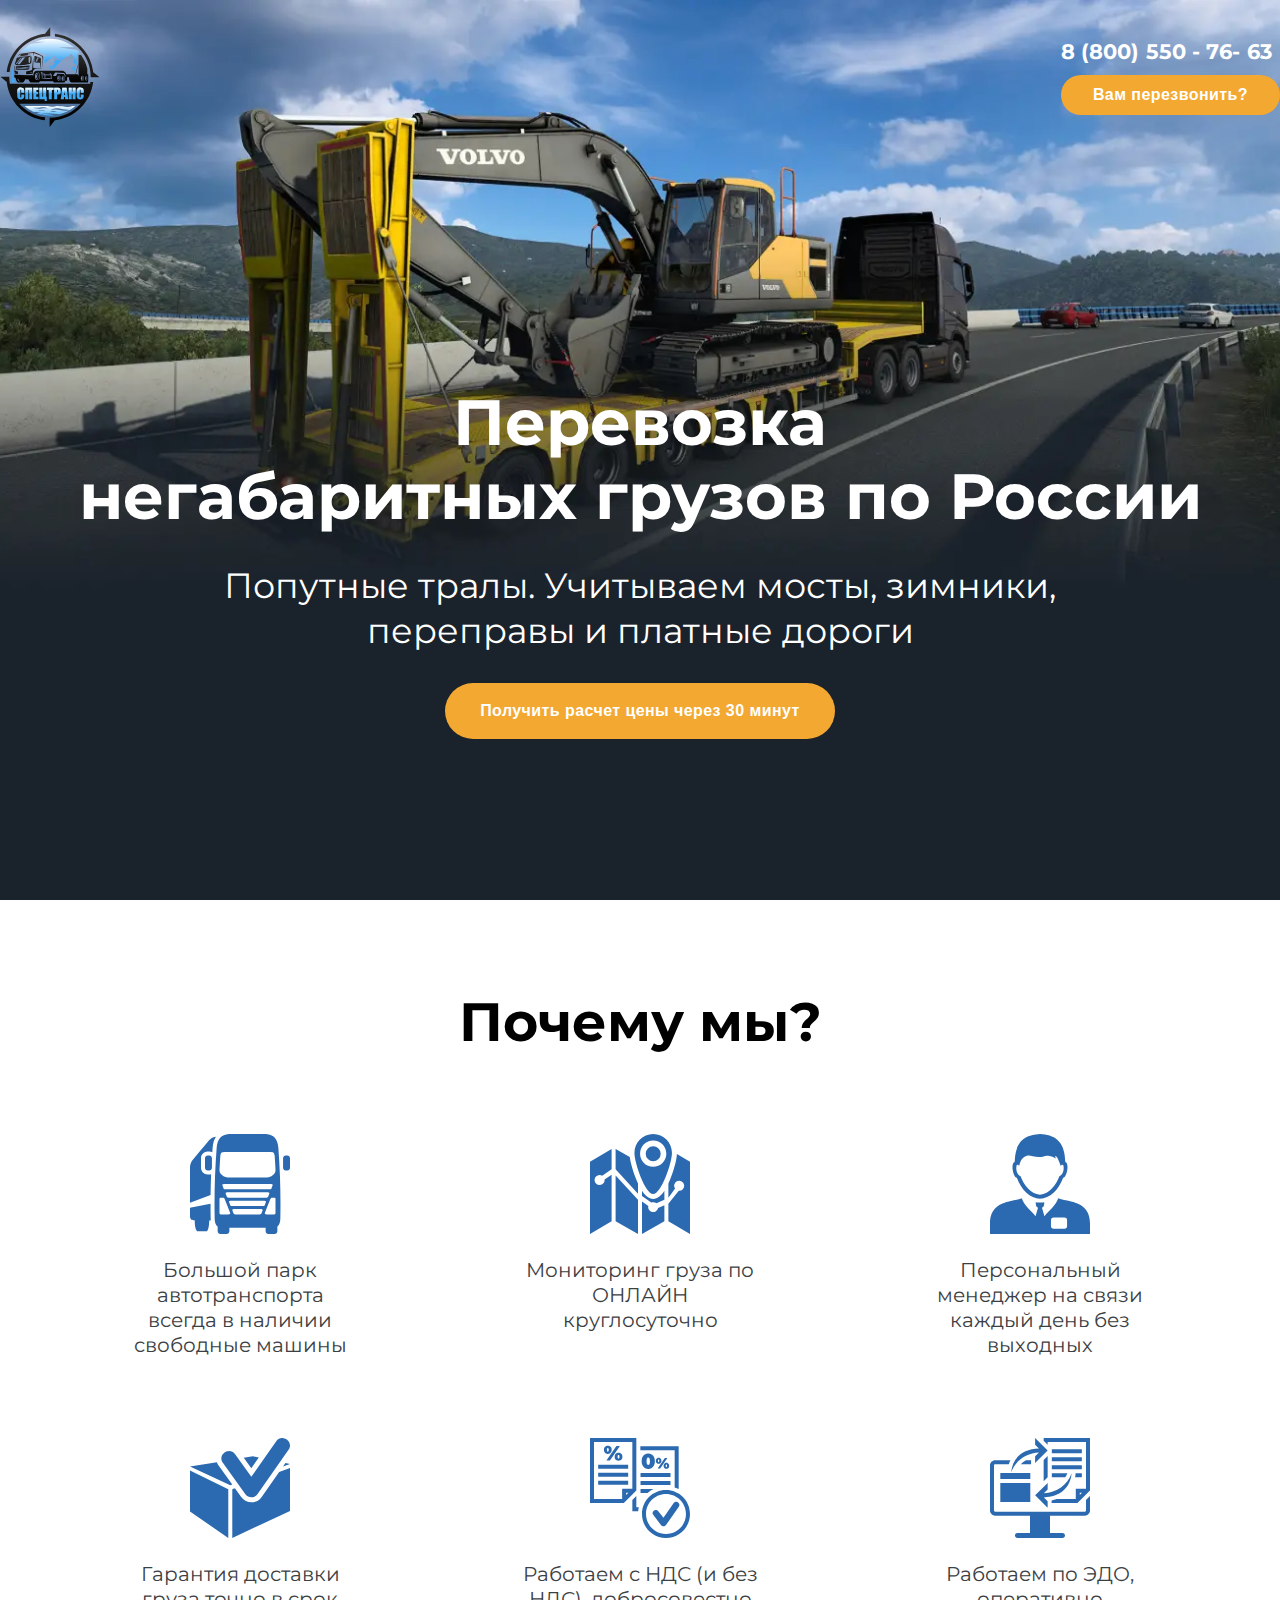
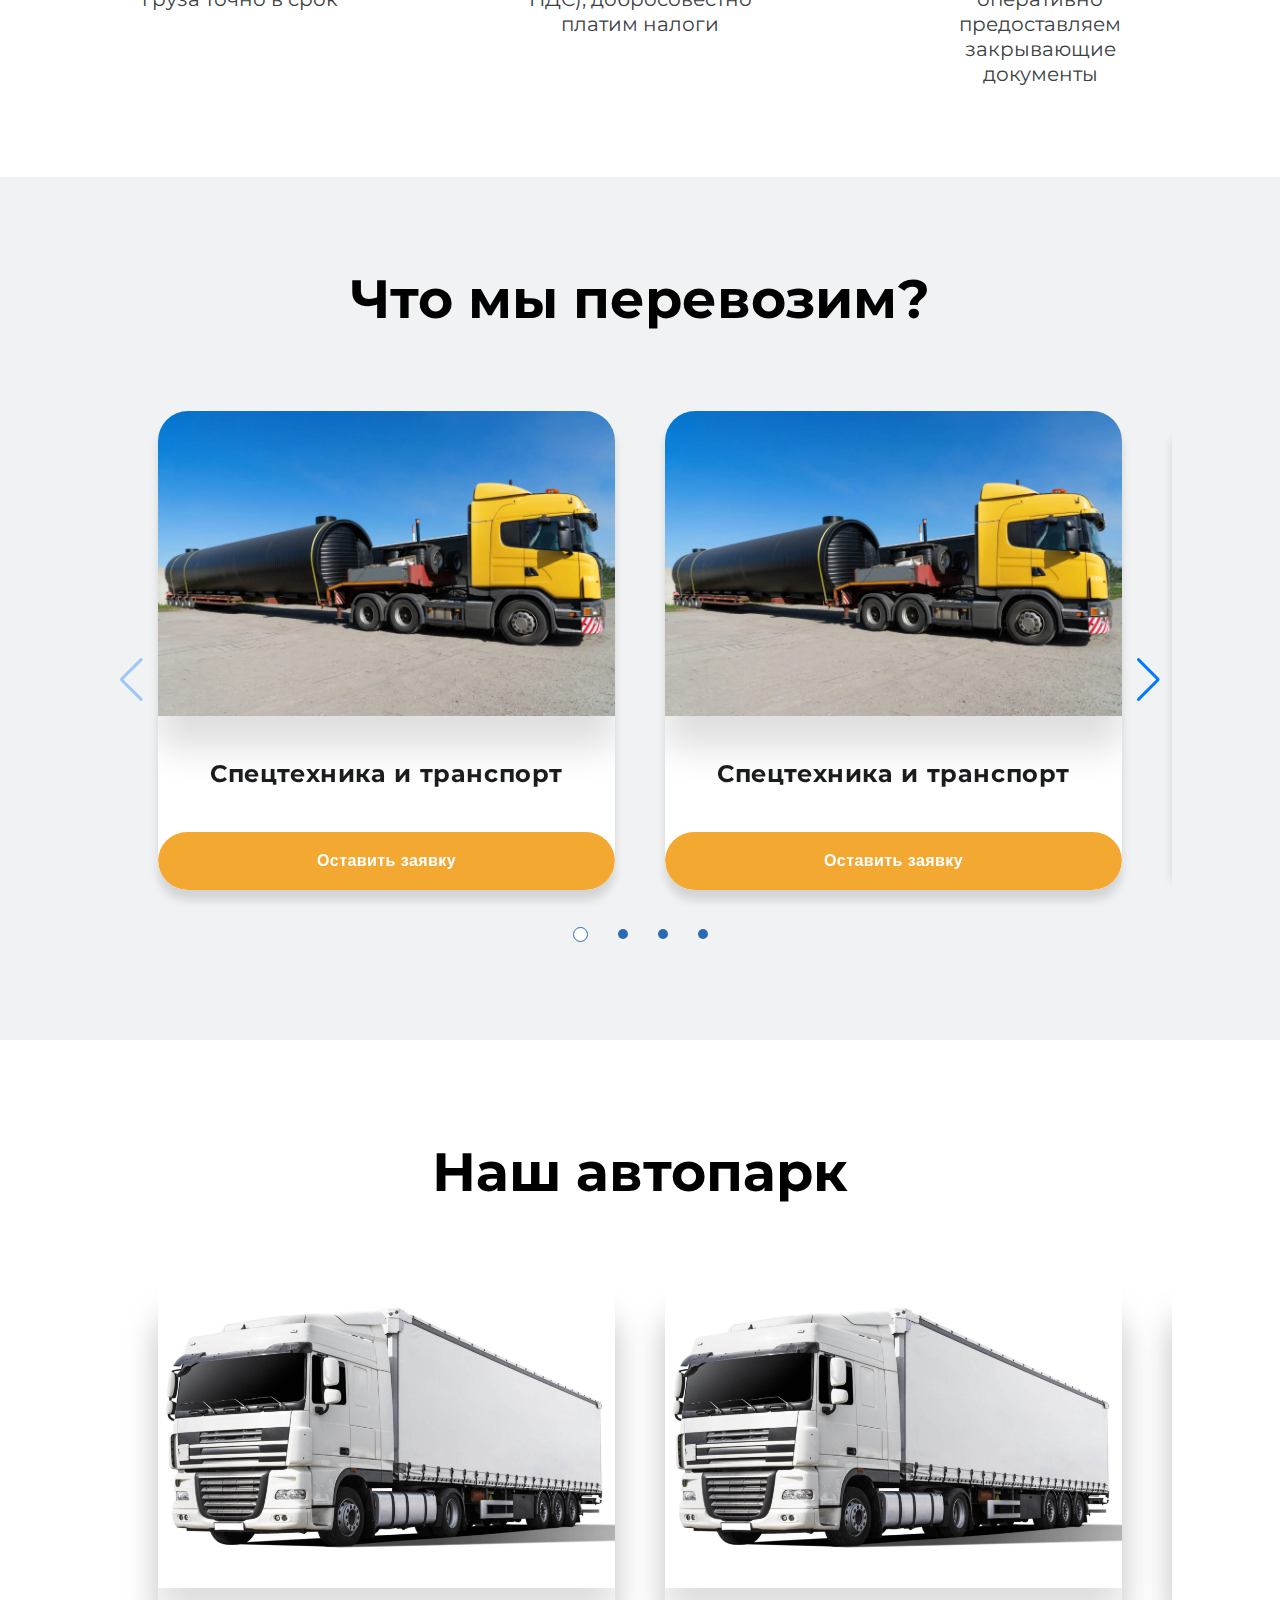
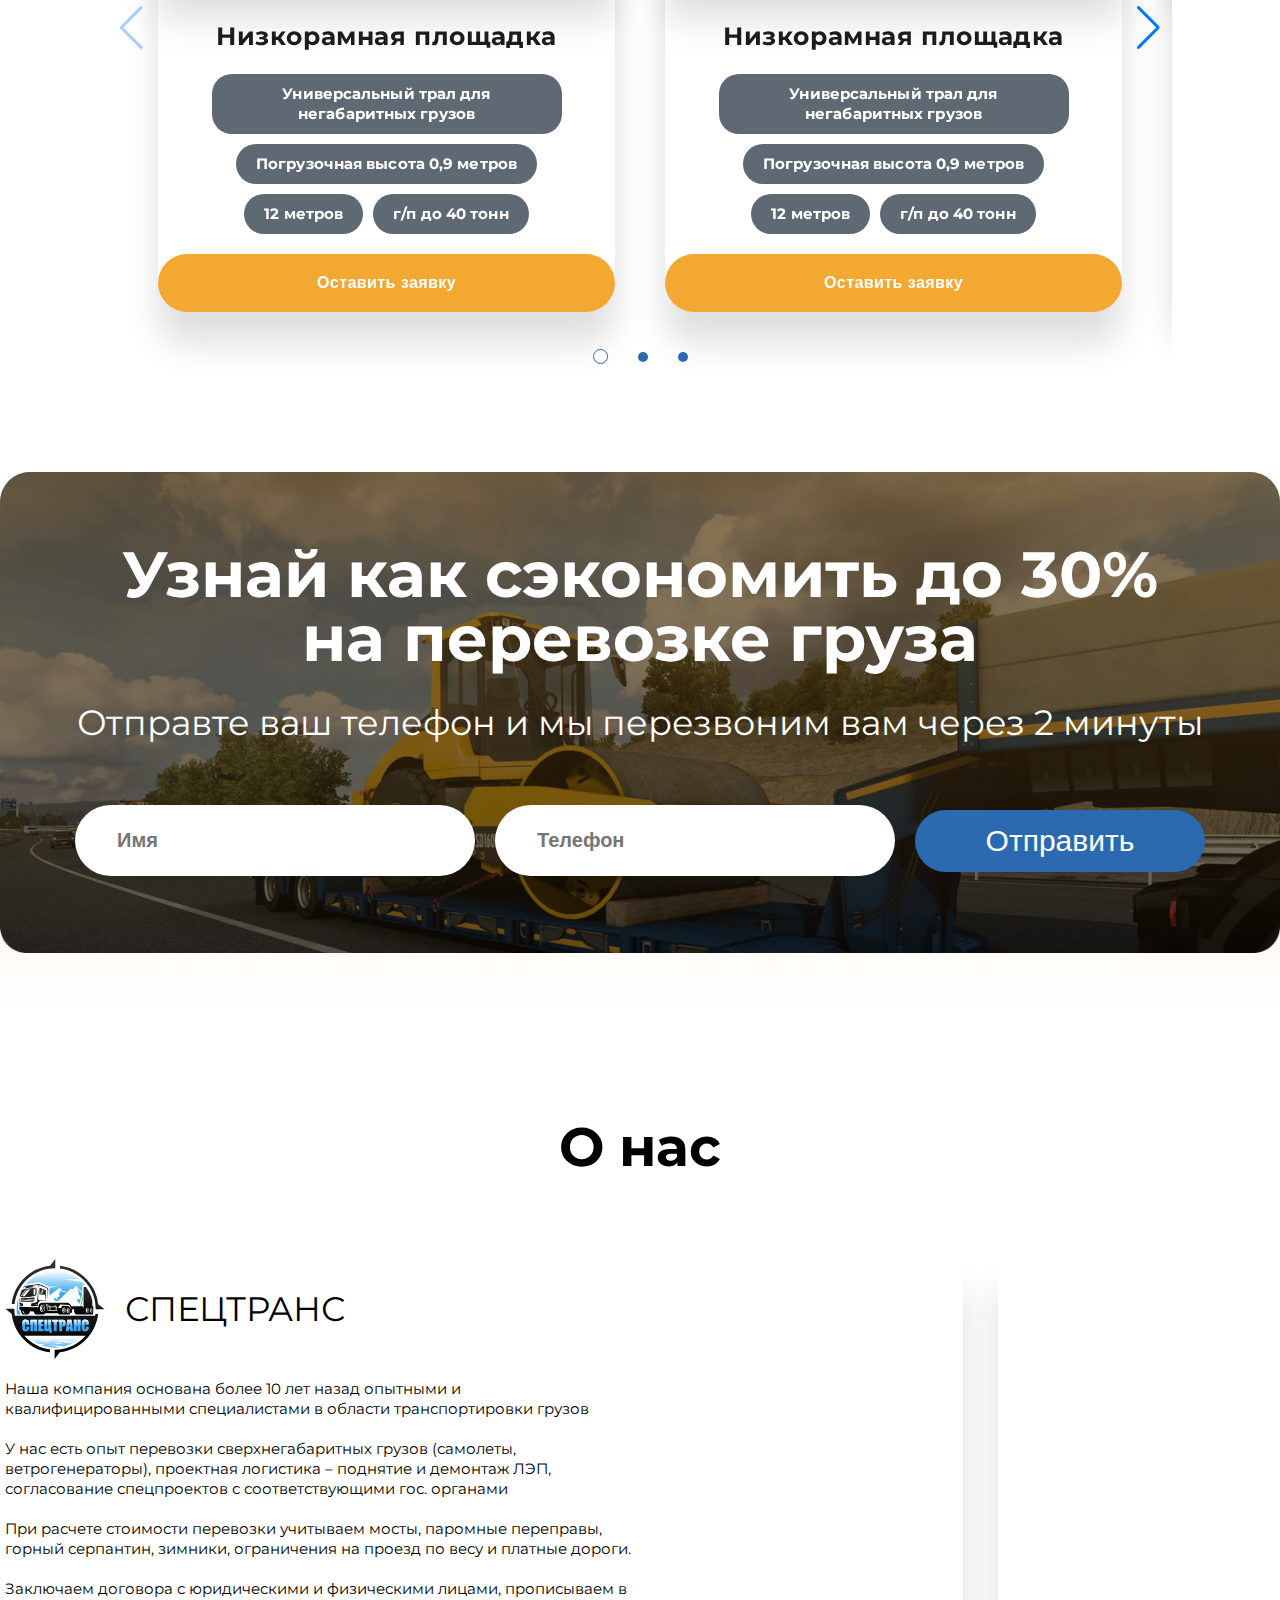
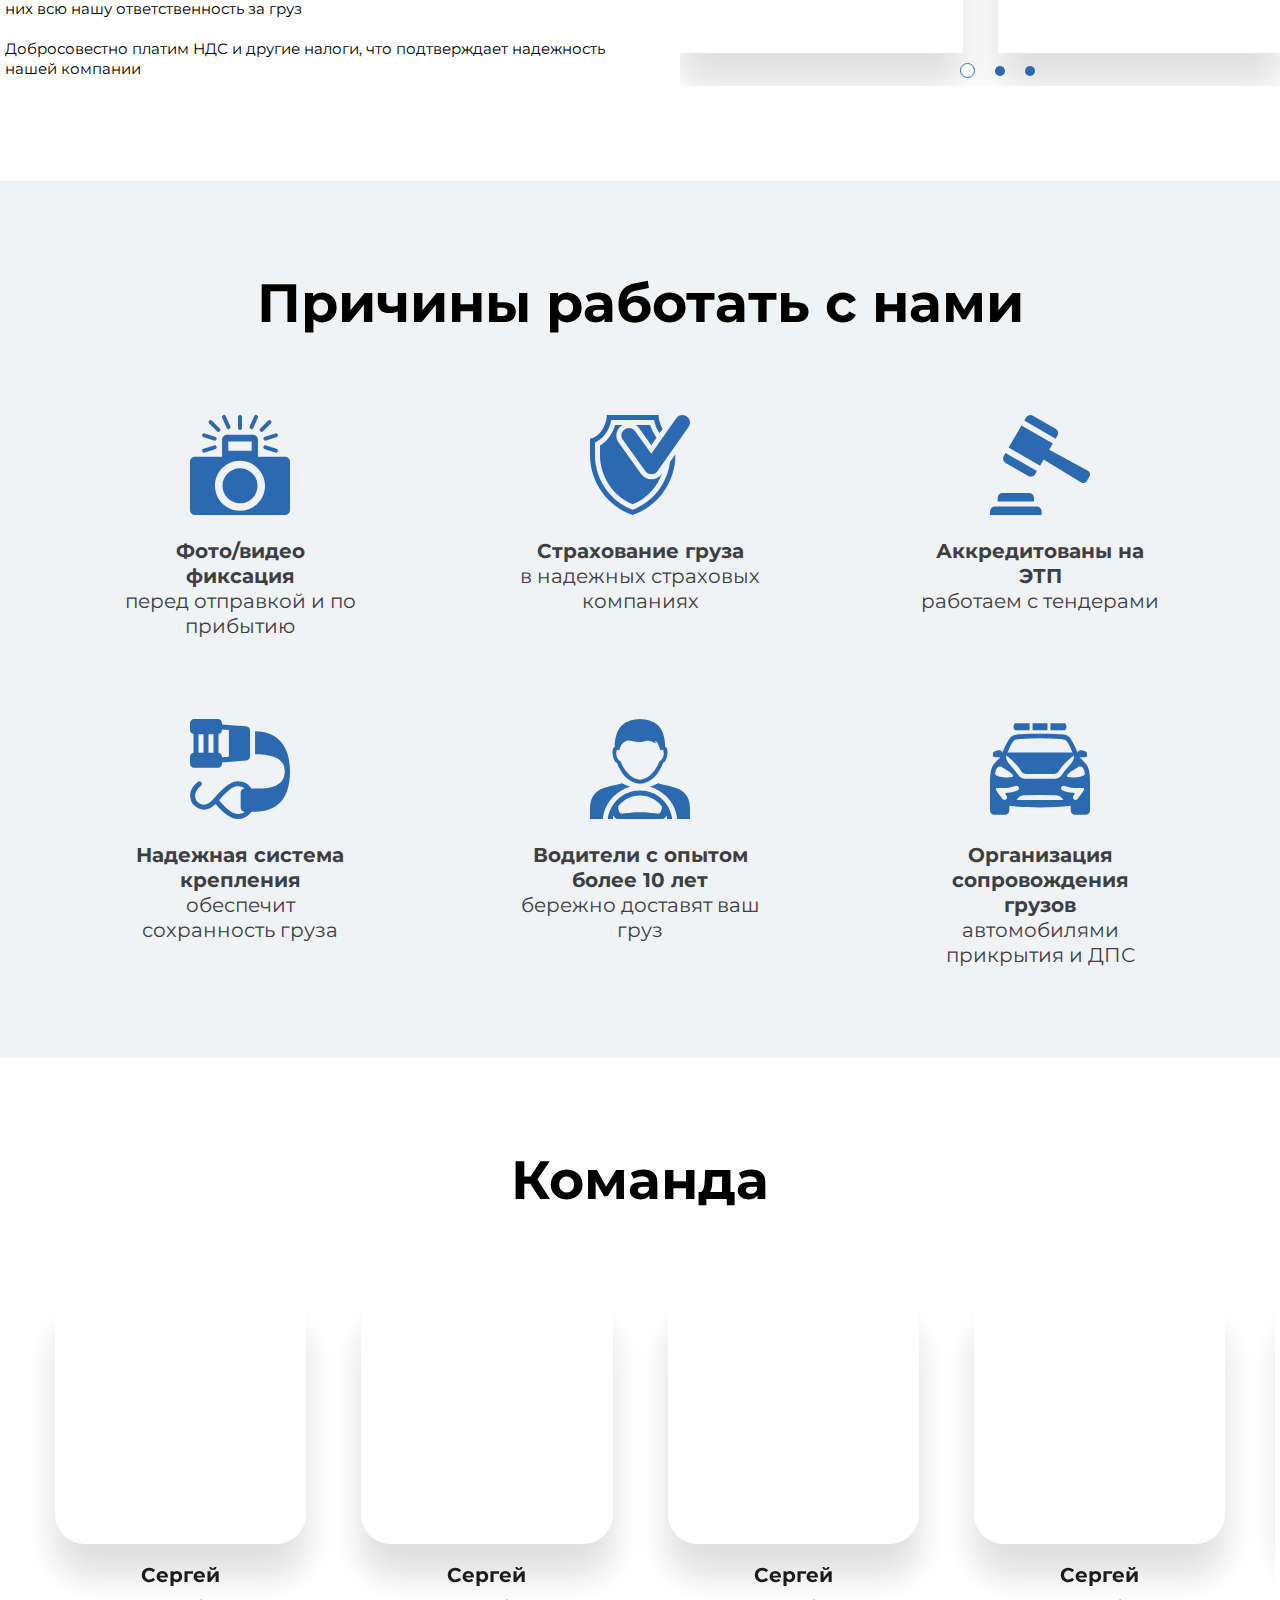
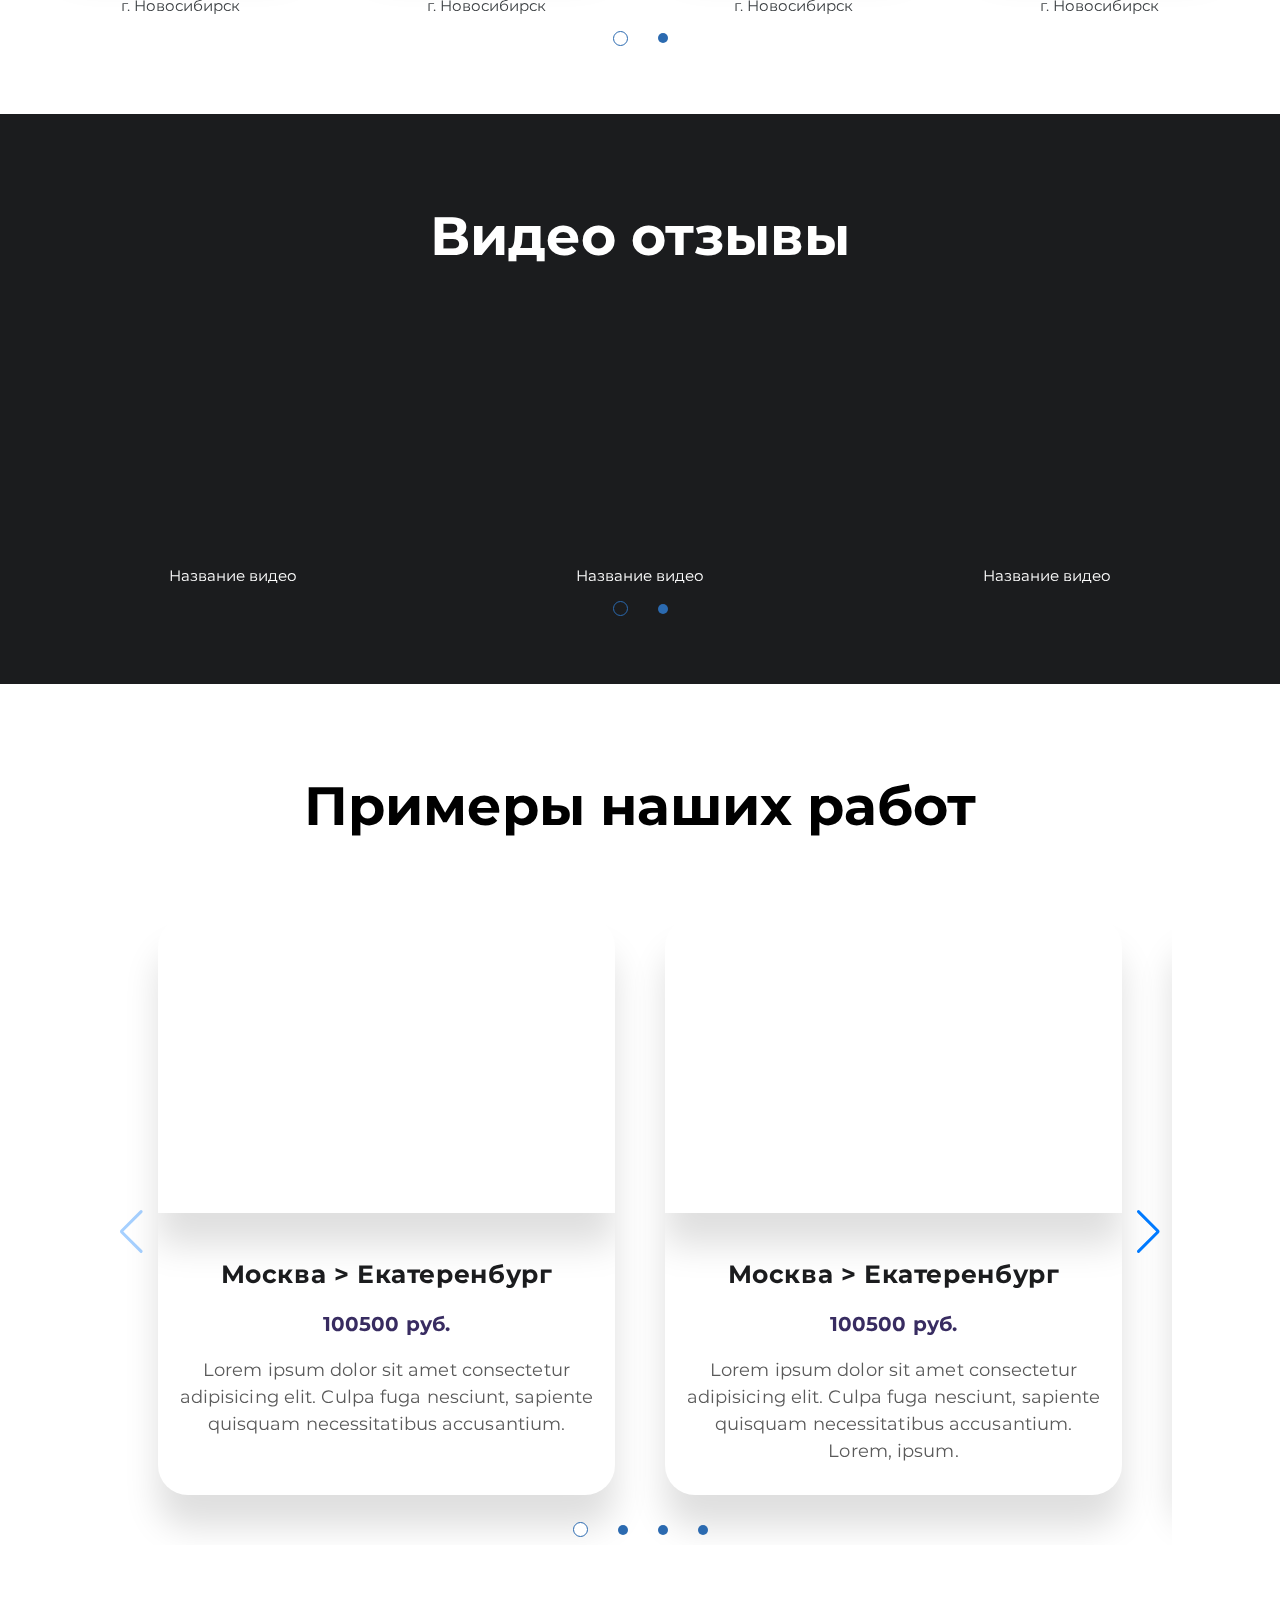
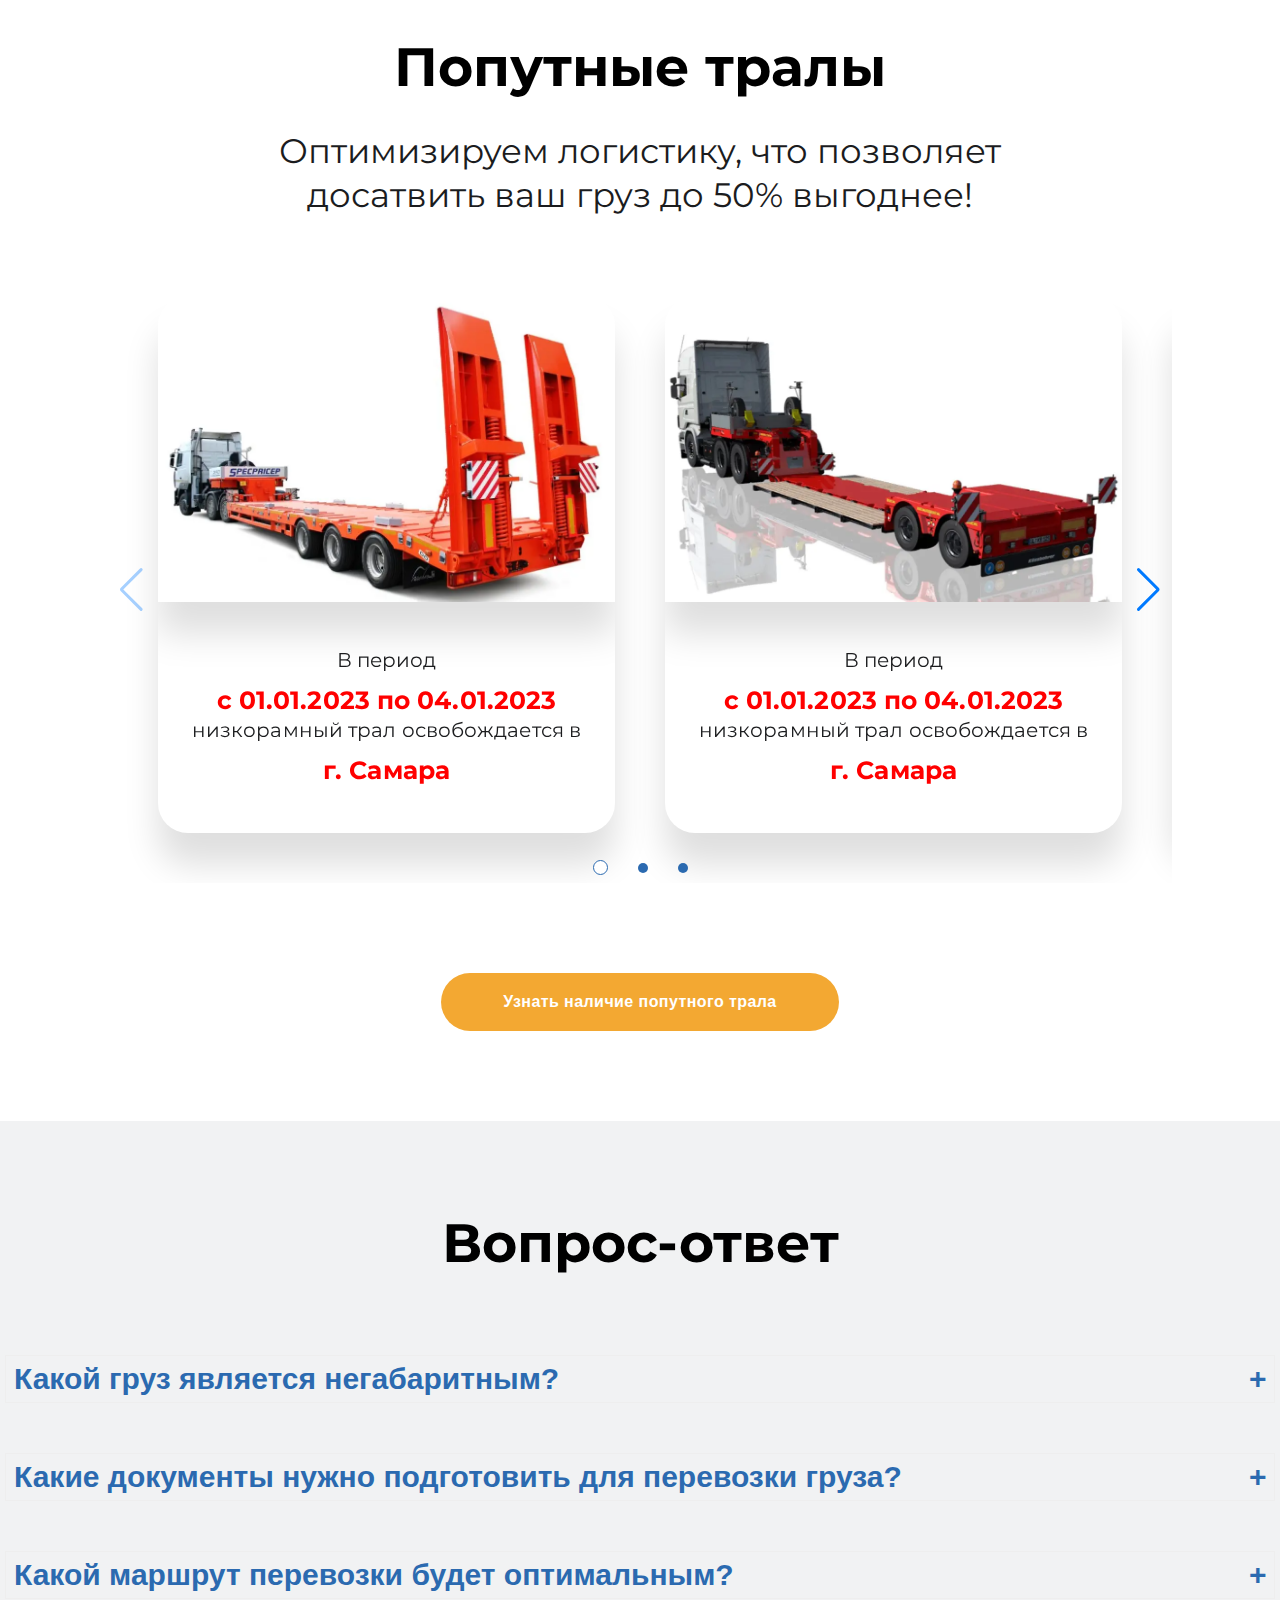
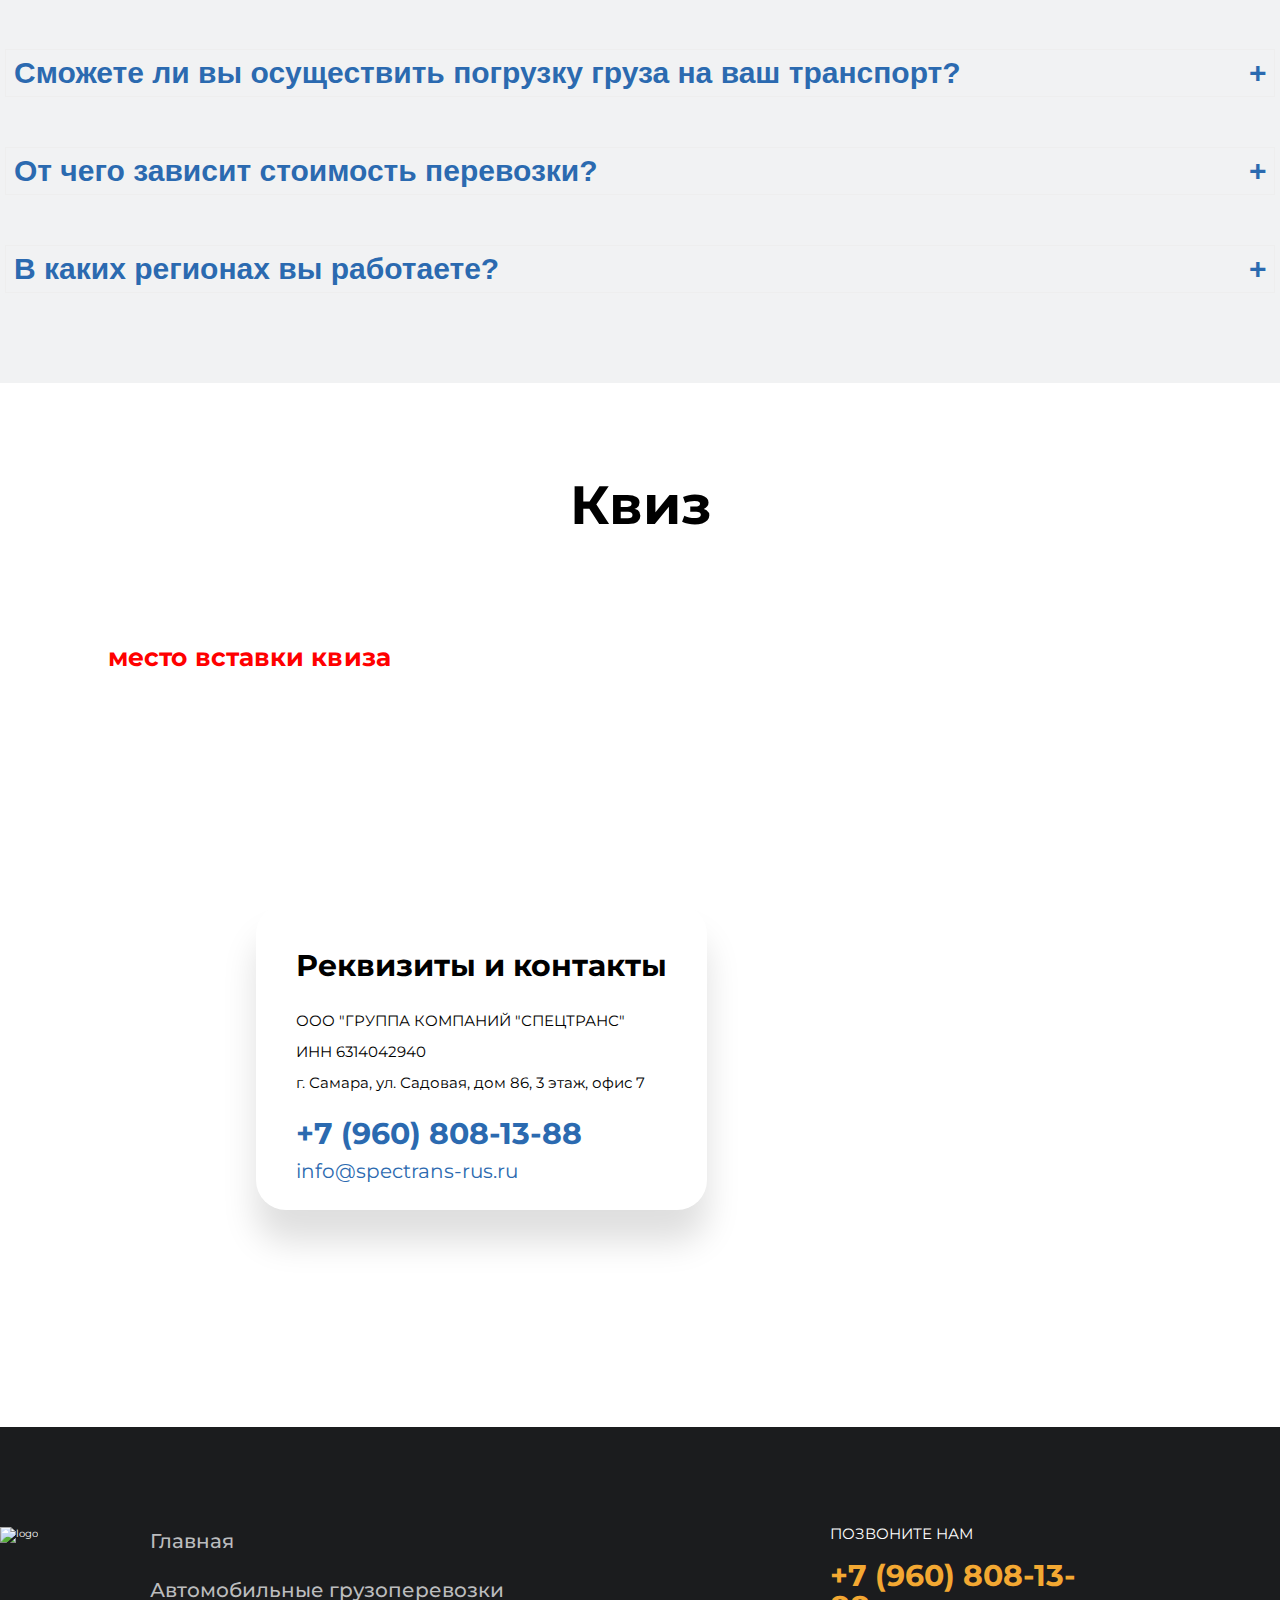
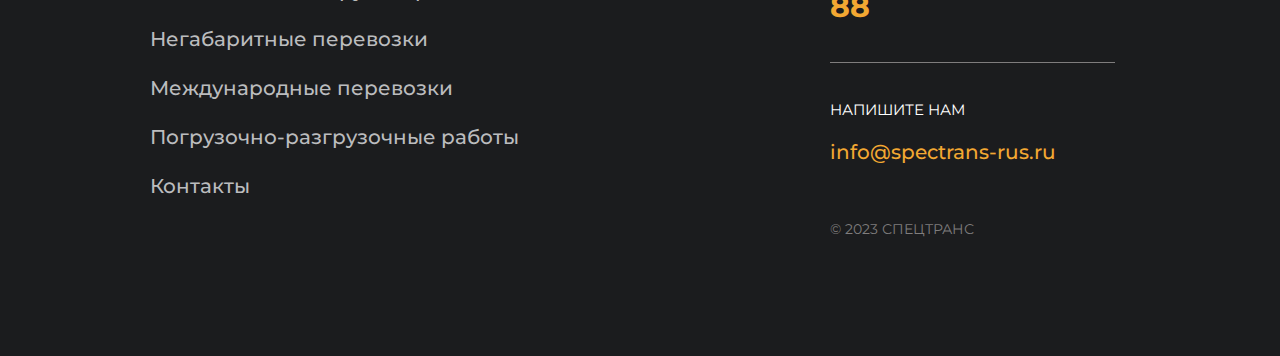
==== index.html @ 9c8a174b "creat" ====
<!DOCTYPE html>
<html lang="ru">

<head>
    <meta charset="UTF-8">
    
    <link rel="stylesheet" href="assets/css/style.css">
    
    <!-- Useful meta tags -->
    <meta http-equiv="x-ua-compatible" content="ie=edge">
    <meta name="viewport" content="width=device-width, initial-scale=1, shrink-to-fit=no">
    <meta name="robots" content="index, follow">
    <meta name="google" content="notranslate">
    <meta name="format-detection" content="telephone=no">
    <link rel="shortcut icon" href="./assets/images/favicon.ico" type="image/x-icon">
    <title>Негабаритные перевозки</title>
    
    
</head>

<body>
    <div class="page">

        <main class="main">
            
            <section class="hero" style="background-image: url(./assets/images/hero/hero.webp);">
                <div class="container">
                    <div class="hero__inner">
                        <div class="hero__inner__top">
                            <a href="https://перевозки-негабарит.рф/">
                                <img src="./assets/images/logotip/Fajl_1.svg" alt="logo" class="hero__inner__top__logo" width="100"
                                    height="100">
                            </a>
                            <div class="hero__inner__top__box">
                                <a href="tel:88005507653" class="hero__inner__top__box__phone btn-reset">8 (800) 550 - 76- 63</a>
                                <button class="hero__inner__top__box__callback button__orange btn-reset">Вам перезвонить?</button>
                            </div>
                        </div>
                        <div class="hero__inner__bottom">
                            <h2 class="hero__inner__bottom__title title-big h-reset">Перевозка <br> негабаритных грузов по России
                            </h2>
                            <span class="hero__inner__bottom__subtitle">Попутные тралы. Учитываем мосты, зимники, переправы и
                                платные дороги</span>
                            <button class="btn-reset hero__inner__bottom__button button__orange">Получить расчет цены через 30
                                минут</button>
                        </div>
                    </div>
                </div>
            </section>
            
            <section class="whyme">
                <div class="container container--small">
                    <div class="whyme__inner">
                        <h3 class="whyme__inner__title title-medium h-reset">Почему мы?</h3>
                        <div class="whyme__inner__wrapper">
                            <div class="whyme__inner__item">
                                <img src="./assets/images/sprite.svg#pochemymi--Avtopark" alt="Avtopark"
                                    class="whyme__inner__item__img" width="100" height="100" style="fill:#2B6AB0">
                                <span class="whyme__inner__item__text">Большой парк автотранспорта всегда в наличии свободные
                                    машины</span>
                            </div>
                            <div class="whyme__inner__item">
                                <img src="./assets/images/sprite.svg#pochemymi--Treking" alt="Treking"
                                    class="whyme__inner__item__img" width="100" height="100" style="fill:#2B6AB0">
                                <span class="whyme__inner__item__text">Мониторинг груза по ОНЛАЙН круглосуточно</span>
                            </div>
                            <div class="whyme__inner__item">
                                <img src="./assets/images/sprite.svg#pochemymi--Menedzher" alt="Menedzher"
                                    class="whyme__inner__item__img" width="100" height="100" style="fill:#2B6AB0">
                                <span class="whyme__inner__item__text">Персональный менеджер на связи каждый день без
                                    выходных</span>
                            </div>
                            <div class="whyme__inner__item">
                                <img src="./assets/images/sprite.svg#pochemymi--Garantiya_dostavki" alt="Garantiya_dostavki"
                                    class="whyme__inner__item__img" width="100" height="100" style="fill:#2B6AB0">
                                <span class="whyme__inner__item__text">Гарантия доставки груза точно в срок</span>
                            </div>
                            <div class="whyme__inner__item">
                                <img src="./assets/images/sprite.svg#pochemymi--NDS" alt="NDS" class="whyme__inner__item__img"
                                    width="100" height="100" style="fill:#2B6AB0">
                                <span class="whyme__inner__item__text">Работаем с НДС (и без НДС), добросовестно платим
                                    налоги</span>
                            </div>
                            <div class="whyme__inner__item">
                                <img src="./assets/images/sprite.svg#pochemymi--EDO" alt="EDO" class="whyme__inner__item__img"
                                    width="100" height="100" style="fill:#2B6AB0">
                                <span class="whyme__inner__item__text">Работаем по ЭДО, оперативно предоставляем закрывающие
                                    документы</span>
                            </div>
                        </div>
                    </div>
                </div>
            </section>
            
            <section class="transfer">
                <div class="container container--small">
                    <div class="transfer__inner">
                        <h3 class="title-medium h-reset transfer__inner__title">Что мы перевозим?</h3>
                        <div class="container_slider">
                            <!-- Slider main container -->
                            <div class="swiper swiper__transfer">
                                <!-- Additional required wrapper -->
                                <div class="swiper-wrapper">
                                    <!-- Slides -->
                                    <div class="swiper-slide">
                                        <div class="swiper__transfer__item">
                                            <img class="swiper__transfer__item__image"
                                                src="./assets/images/vidyperevozok/Bochki,emkosti.webp" alt="виды перевозок"
                                                srcset="./assets/images/vidyperevozok/Bochki,emkosti.webp 1x, ./assets/images/vidyperevozok/2x/Bochki,emkosti2x.webp 2x"
                                                loading="lazy" width="497" height="357">
                                            <span class="swiper__transfer__item__title">Спецтехника и транспорт</span>
                                            <button class="swiper__transfer__item__button button__orange btn-reset">Оставить
                                                заявку</button>
                                        </div>
                                    </div>
                                    <div class="swiper-slide">
                                        <div class="swiper__transfer__item">
                                            <img class="swiper__transfer__item__image"
                                                src="./assets/images/vidyperevozok/Bochki,emkosti.webp" alt="виды перевозок"
                                                srcset="./assets/images/vidyperevozok/Bochki,emkosti.webp 1x, ./assets/images/vidyperevozok/2x/Bochki,emkosti2x.webp 2x"
                                                loading="lazy" width="497" height="357">
                                            <span class="swiper__transfer__item__title">Спецтехника и транспорт</span>
                                            <button class="swiper__transfer__item__button button__orange btn-reset">Оставить
                                                заявку</button>
                                        </div>
                                    </div>
                                    <div class="swiper-slide">
                                        <div class="swiper__transfer__item">
                                            <img class="swiper__transfer__item__image"
                                                src="./assets/images/vidyperevozok/Bochki,emkosti.webp" alt="виды перевозок"
                                                srcset="./assets/images/vidyperevozok/Bochki,emkosti.webp 1x, ./assets/images/vidyperevozok/2x/Bochki,emkosti2x.webp 2x"
                                                loading="lazy" width="497" height="357">
                                            <span class="swiper__transfer__item__title">Спецтехника и транспорт</span>
                                            <button class="swiper__transfer__item__button button__orange btn-reset">Оставить
                                                заявку</button>
                                        </div>
                                    </div>
                                    <div class="swiper-slide">
                                        <div class="swiper__transfer__item">
                                            <img class="swiper__transfer__item__image"
                                                src="./assets/images/vidyperevozok/Bochki,emkosti.webp" alt="виды перевозок"
                                                srcset="./assets/images/vidyperevozok/Bochki,emkosti.webp 1x, ./assets/images/vidyperevozok/2x/Bochki,emkosti2x.webp 2x"
                                                loading="lazy" width="497" height="357">
                                            <span class="swiper__transfer__item__title">Спецтехника и транспорт</span>
                                            <button class="swiper__transfer__item__button button__orange btn-reset">Оставить
                                                заявку</button>
                                        </div>
                                    </div>
                                    <div class="swiper-slide">
                                        <div class="swiper__transfer__item">
                                            <img class="swiper__transfer__item__image"
                                                src="./assets/images/vidyperevozok/Bochki,emkosti.webp" alt="виды перевозок"
                                                srcset="./assets/images/vidyperevozok/Bochki,emkosti.webp 1x, ./assets/images/vidyperevozok/2x/Bochki,emkosti2x.webp 2x"
                                                loading="lazy" width="497" height="357">
                                            <span class="swiper__transfer__item__title">Спецтехника и транспорт</span>
                                            <button class="swiper__transfer__item__button button__orange btn-reset">Оставить
                                                заявку</button>
                                        </div>
                                    </div>
                                </div>
                                <div class="swiper-button-prev"></div>
                                <div class="swiper-button-next"></div>
                                <!-- If we need pagination -->
                                <div class="swiper-pagination transfer-paagination"></div>
                                <!-- If we need navigation buttons -->
                            </div>
                        </div>
            
                    </div>
                </div>
            </section>
            
            <section class="autopark">
                <div class="container container--small">
                    <div class="autopark__inner">
                        <h3 class="title-medium h-reset autopark__inner__title">Наш автопарк</h3>
                        <div class="container_slider ">
                            <!-- Slider main container -->
                            <div class="swiper swiper__autopark">
                                <!-- Additional required wrapper -->
                                <div class="swiper-wrapper">
                                    <!-- Slides -->
                                    <div class="swiper-slide">
                                        <div class="swiper__slide__autopark">
                                            <img class="swiper__slide__autopark__image"
                                                src="./assets/images/autopark/avto tentovannyj.jpg" alt="autopark" width="465"
                                                height="300" loading="lazy">
                                            <span class="swiper__slide__autopark__title">Низкорамная площадка </span>
                                            <ul class="list-reset swiper__slide__autopark__list">
                                                <li>Универсальный трал для негабаритных грузов</li>
                                                <li>Погрузочная высота 0,9 метров</li>
                                                <li>12 метров</li>
                                                <li>г/п до 40 тонн</li>
                                            </ul>
                                            <button class="swiper__transfer__item__button button__orange btn-reset">Оставить
                                                заявку</button>
                                        </div>
                                    </div>
                                    <div class="swiper-slide">
                                        <div class="swiper__slide__autopark">
                                            <img class="swiper__slide__autopark__image"
                                                src="./assets/images/autopark/avto tentovannyj.jpg" alt="autopark" width="465"
                                                height="300" loading="lazy">
                                            <span class="swiper__slide__autopark__title">Низкорамная площадка </span>
                                            <ul class="list-reset swiper__slide__autopark__list">
                                                <li>Универсальный трал для негабаритных грузов</li>
                                                <li>Погрузочная высота 0,9 метров</li>
                                                <li>12 метров</li>
                                                <li>г/п до 40 тонн</li>
                                            </ul>
                                            <button class="swiper__transfer__item__button button__orange btn-reset">Оставить
                                                заявку</button>
                                        </div>
                                    </div>
                                    <div class="swiper-slide">
                                        <div class="swiper__slide__autopark">
                                            <img class="swiper__slide__autopark__image"
                                                src="./assets/images/autopark/avto tentovannyj.jpg" alt="autopark" width="465"
                                                height="300" loading="lazy">
                                            <span class="swiper__slide__autopark__title">Низкорамная площадка </span>
                                            <ul class="list-reset swiper__slide__autopark__list">
                                                <li>Универсальный трал для негабаритных грузов</li>
                                                <li>Погрузочная высота 0,9 метров</li>
                                                <li>12 метров</li>
                                                <li>г/п до 40 тонн</li>
                                            </ul>
                                            <button class="swiper__transfer__item__button button__orange btn-reset">Оставить
                                                заявку</button>
                                        </div>
                                    </div>
                                    <div class="swiper-slide">
                                        <div class="swiper__slide__autopark">
                                            <img class="swiper__slide__autopark__image"
                                                src="./assets/images/autopark/avto tentovannyj.jpg" alt="autopark" width="465"
                                                height="300" loading="lazy">
                                            <span class="swiper__slide__autopark__title">Низкорамная площадка </span>
                                            <ul class="list-reset swiper__slide__autopark__list">
                                                <li>Универсальный трал для негабаритных грузов</li>
                                                <li>Погрузочная высота 0,9 метров</li>
                                                <li>12 метров</li>
                                                <li>г/п до 40 тонн</li>
                                            </ul>
                                            <button class="swiper__transfer__item__button button__orange btn-reset">Оставить
                                                заявку</button>
                                        </div>
                                    </div>
            
            
                                </div>
                                <!-- If we need pagination -->
                                <div class="swiper-pagination transfer-paagination"></div>
            
                                <!-- If we need navigation buttons -->
                                <div class="swiper-button-prev"></div>
                                <div class="swiper-button-next"></div>
            
            
                            </div>
                        </div>
                    </div>
                </div>
            </section>
            
            <div class="knowledge">
                <div class="container container--small">
                    <div class="knowledge__inner">
                        <h4 class="knowledge__inner__title h-reset">Узнай как сэкономить до 30% на перевозке груза</h4>
                        <span class="knowledge__inner__text">Отправте ваш телефон и мы перезвоним вам через 2 минуты</span>
                        <div class="knowledge__inner__form">
                            <form action="">
                                <input type="text" placeholder="Имя">
                                <input type="tel" placeholder="Телефон">
                                <input type="submit" value="Отправить">
                            </form>
                        </div>
                        <span class="knowledge__inner__politics">
                            Отправляя телефон вы соглашаетесь с политикой конфидециальности сайта в области обработки персональных
                            данных
                        </span>
                    </div>
                </div>
                <img class="knowledge__background" src="./assets/images/yznaikaksikonomit/background2x.jpg"
                    alt="узнай как сэкономить">
            </div>
            
            <section class="about">
                <div class="container container--small">
                    <div class="about__inner">
                        <h3 class="h-reset title-medium about__inner__title">О нас</h3>
                        <div class="about__inner__box">
                            <div class="about__inner__left">
                                <div class="about__inner__left__wrapper">
                                    <img src="./assets/images/logotip/Fajl_1.svg" alt="logo" class="about__inner__left__logo"
                                        width="100" height="100">
                                    <span class="about__inner__left__subtitle">СПЕЦТРАНС</span>
                                </div>
                                <div class="about__inner__left__text">
                                    <p>Наша компания основана более 10 лет назад опытными и квалифицированными специалистами в
                                        области
                                        транспортировки грузов</p>
                                    <p>У нас есть опыт перевозки сверхнегабаритных грузов (самолеты, ветрогенераторы), проектная
                                        логистика – поднятие и демонтаж ЛЭП, согласование спецпроектов с соответствующими гос.
                                        органами
                                    </p>
                                    <p>При расчете стоимости перевозки учитываем мосты, паромные переправы, горный серпантин,
                                        зимники,
                                        ограничения на проезд по весу и платные дороги.</p>
                                    <p>Заключаем договора с юридическими и физическими лицами, прописываем в них всю нашу
                                        ответственность за груз</p>
                                    <p>Добросовестно платим НДС и другие налоги, что подтверждает надежность нашей компании</p>
                                </div>
                            </div>
                            <div class="about__inner__right">
                                <!-- Slider main container -->
                                <div class="swiper swiper__about">
                                    <!-- Additional required wrapper -->
                                    <div class="swiper-wrapper">
                                        <!-- Slides -->
                                        <div class="swiper-slide">
                                            <img src="./assets/images/blagodarstvennie/Dokument-462.webp" alt="documents"
                                                width="283" height="394" loading="lazy">
                                        </div>
                                        <div class="swiper-slide">
                                            <img src="./assets/images/blagodarstvennie/pis'mo1.webp" alt="documents" width="283"
                                                height="394" loading="lazy">
                                        </div>
                                        <div class="swiper-slide">
                                            <img src="./assets/images/blagodarstvennie/pis'mo1.webp" alt="documents" width="283"
                                                height="394" loading="lazy">
                                        </div>
                                    </div>
                                    <!-- If we need pagination -->
                                    <div class="swiper-pagination about__pagination"></div>
                                </div>
                            </div>
                        </div>
                    </div>
                </div>
            </section>
            
            <section class="work">
                <div class="container container--small">
                    <div class="work__inner">
                        <h3 class="work__inner__title title-medium h-reset">Причины работать с нами</h3>
                        <div class="work__inner__wrapper whyme__inner__wrapper">
                            <div class="work__inner__wrapper__item whyme__inner__item">
                                <img src="./assets/images/sprite.svg#Prichiniyrabotatsnami--Foto-Videofiksaciya"
                                    alt="Foto-Videofiksaciya" class="work__inner__wrapper__item__img whyme__inner__item__img"
                                    width="100" height="100" style="fill:#2B6AB0">
                                <span class="whyme__inner__item__text work__inner__wrapper__item__text"><b>Фото/видео фиксация</b>
                                    перед отправкой и по прибытию</span>
                            </div>
                            <div class="work__inner__wrapper__item whyme__inner__item">
                                <img src="./assets/images/sprite.svg#Prichiniyrabotatsnami--Strahovaniegruza" alt="Strahovaniegruza"
                                    class="work__inner__wrapper__item__img whyme__inner__item__img" width="100" height="100"
                                    style="fill:#2B6AB0">
                                <span class="whyme__inner__item__text work__inner__wrapper__item__text"><b>Страхование груза </b> в
                                    надежных страховых компаниях</span>
                            </div>
                            <div class="work__inner__wrapper__item whyme__inner__item">
                                <img src="./assets/images/sprite.svg#Prichiniyrabotatsnami--AkkreditovanynaETP"
                                    alt="AkkreditovanynaETP" class="work__inner__wrapper__item__img whyme__inner__item__img"
                                    width="100" height="100" style="fill:#2B6AB0">
                                <span class="whyme__inner__item__text work__inner__wrapper__item__text"><b>Аккредитованы на ЭТП </b>
                                    работаем с тендерами</span>
                            </div>
                            <div class="work__inner__wrapper__item whyme__inner__item">
                                <img src="./assets/images/sprite.svg#Prichiniyrabotatsnami--Nadezhnayasistemakrepleniya"
                                    alt="Nadezhnayasistemakrepleniya"
                                    class="work__inner__wrapper__item__img whyme__inner__item__img" width="100" height="100"
                                    style="fill:#2B6AB0">
                                <span class="whyme__inner__item__text work__inner__wrapper__item__text"><b>Надежная система
                                        крепления </b> обеспечит сохранность груза</span>
                            </div>
                            <div class="work__inner__wrapper__item whyme__inner__item">
                                <img src="./assets/images/sprite.svg#Prichiniyrabotatsnami--Voditelisopytombolee10let"
                                    alt="Voditelisopytombolee10let" class="work__inner__wrapper__item__img whyme__inner__item__img"
                                    width="100" height="100" style="fill:#2B6AB0">
                                <span class="whyme__inner__item__text work__inner__wrapper__item__text"><b>Водители с опытом более
                                        10 лет </b> бережно доставят ваш груз</span>
                            </div>
                            <div class="work__inner__wrapper__item whyme__inner__item">
                                <img src="./assets/images/sprite.svg#Prichiniyrabotatsnami--Organizaciyasoprovozhdeniyagruzov"
                                    alt="Organizaciyasoprovozhdeniyagruzov"
                                    class="work__inner__wrapper__item__img whyme__inner__item__img" width="100" height="100"
                                    style="fill:#2B6AB0">
                                <span class="whyme__inner__item__text work__inner__wrapper__item__text"><b>Организация сопровождения
                                        грузов </b> автомобилями прикрытия и ДПС</span>
                            </div>
                        </div>
                    </div>
                </div>
            </section>
            
            <section class="company">
                <div class="container container--small">
                    <div class="company__inner">
                        <h3 class="company__inner__title title-medium h-reset">Команда</h3>
                        <!-- Slider main container -->
                        <div class="swiper swiper__company">
                            <!-- Additional required wrapper -->
                            <div class="swiper-wrapper">
                                <!-- Slides -->
                                <div class="swiper-slide">
                                    <img src="./assets/images/komanda/Bondarenko Dmitrij.webp" alt="company"
                                        class="swiper__company__img" width="290" height="290" loading="lazy">
                                    <span class="swiper__company__name">Сергей</span>
                                    <span class="swiper__company__city">г. Новосибирск</span>
                                </div>
                                <div class="swiper-slide">
                                    <img src="./assets/images/komanda/Bondarenko Dmitrij.webp" alt="company"
                                        class="swiper__company__img" width="290" height="290" loading="lazy">
                                    <span class="swiper__company__name">Сергей</span>
                                    <span class="swiper__company__city">г. Новосибирск</span>
                                </div>
                                <div class="swiper-slide">
                                    <img src="./assets/images/komanda/Bondarenko Dmitrij.webp" alt="company"
                                        class="swiper__company__img" width="290" height="290" loading="lazy">
                                    <span class="swiper__company__name">Сергей</span>
                                    <span class="swiper__company__city">г. Новосибирск</span>
                                </div>
                                <div class="swiper-slide">
                                    <img src="./assets/images/komanda/Bondarenko Dmitrij.webp" alt="company"
                                        class="swiper__company__img" width="290" height="290" loading="lazy">
                                    <span class="swiper__company__name">Сергей</span>
                                    <span class="swiper__company__city">г. Новосибирск</span>
                                </div>
                                <div class="swiper-slide">
                                    <img src="./assets/images/komanda/Bondarenko Dmitrij.webp" alt="company"
                                        class="swiper__company__img" width="290" height="290" loading="lazy">
                                    <span class="swiper__company__name">Сергей</span>
                                    <span class="swiper__company__city">г. Новосибирск</span>
                                </div>
                            </div>
                            <!-- If we need pagination -->
                            <div class="swiper-pagination company__pagination"></div>
            
                            <!-- If we need navigation buttons -->
                            <!-- <div class="swiper-button-prev"></div>
                            <div class="swiper-button-next"></div> -->
            
                        </div>
                    </div>
                </div>
            </section>
            
            <section class="video">
                <div class="container container--small">
                    <div class="video__inner">
                        <h3 class="video__inner__title h-reset title-medium">Видео отзывы</h3>
                        <!-- Slider main container -->
                        <div class="swiper swiper__video">
                            <!-- Additional required wrapper -->
                            <div class="swiper-wrapper">
                                <!-- Slides -->
                                <div class="swiper-slide">
                                    <style>
                                        .embed-container {
                                            position: relative;
                                            padding-bottom: 56.25%;
                                            height: 0;
                                            overflow: hidden;
                                            max-width: 100%;
                                        }
            
                                        .embed-container iframe,
                                        .embed-container object,
                                        .embed-container embed {
                                            position: absolute;
                                            top: 0;
                                            left: 0;
                                            width: 100%;
                                            height: 100%;
                                        }
                                    </style>
                                    <div class='embed-container'><iframe src='https://www.youtube.com/embed/5CaWOv_PN6U'
                                            frameborder='0' allowfullscreen></iframe></div>
                                    <span class="swiper__video__name">Название видео</span>
                                </div>
                                <div class="swiper-slide">
                                    <style>
                                        .embed-container {
                                            position: relative;
                                            padding-bottom: 56.25%;
                                            height: 0;
                                            overflow: hidden;
                                            max-width: 100%;
                                        }
            
                                        .embed-container iframe,
                                        .embed-container object,
                                        .embed-container embed {
                                            position: absolute;
                                            top: 0;
                                            left: 0;
                                            width: 100%;
                                            height: 100%;
                                        }
                                    </style>
                                    <div class='embed-container'><iframe src='https://www.youtube.com/embed/5CaWOv_PN6U'
                                            frameborder='0' allowfullscreen></iframe></div>
                                    <span class="swiper__video__name">Название видео</span>
                                </div>
                                <div class="swiper-slide">
                                    <style>
                                        .embed-container {
                                            position: relative;
                                            padding-bottom: 56.25%;
                                            height: 0;
                                            overflow: hidden;
                                            max-width: 100%;
                                        }
            
                                        .embed-container iframe,
                                        .embed-container object,
                                        .embed-container embed {
                                            position: absolute;
                                            top: 0;
                                            left: 0;
                                            width: 100%;
                                            height: 100%;
                                        }
                                    </style>
                                    <div class='embed-container'><iframe src='https://www.youtube.com/embed/5CaWOv_PN6U'
                                            frameborder='0' allowfullscreen></iframe></div>
                                    <span class="swiper__video__name">Название видео</span>
                                </div>
                                <div class="swiper-slide">
                                    <style>
                                        .embed-container {
                                            position: relative;
                                            padding-bottom: 56.25%;
                                            height: 0;
                                            overflow: hidden;
                                            max-width: 100%;
                                        }
            
                                        .embed-container iframe,
                                        .embed-container object,
                                        .embed-container embed {
                                            position: absolute;
                                            top: 0;
                                            left: 0;
                                            width: 100%;
                                            height: 100%;
                                        }
                                    </style>
                                    <div class='embed-container'><iframe src='https://www.youtube.com/embed/5CaWOv_PN6U'
                                            frameborder='0' allowfullscreen></iframe></div>
                                    <span class="swiper__video__name">Название видео</span>
                                </div>
                            </div>
                            <!-- If we need pagination -->
                            <div class="swiper-pagination company__pagination video--pagination"></div>
            
                            <!-- If we need navigation buttons -->
                            <!-- <div class="swiper-button-prev"></div>
                            <div class="swiper-button-next"></div> -->
                        </div>
                    </div>
                </div>
            </section>
            
            <section class="examples">
                <div class="container container--small">
                    <div class="examples__inner">
                        <h3 class="examples__inner__title h-reset title-medium">Примеры наших работ</h3>
                        <div class="container_slider">
                            <!-- Slider main container -->
                            <div class="swiper swiper__examples">
                                <!-- Additional required wrapper -->
                                <div class="swiper-wrapper examples__swiper__wrapper">
                                    <!-- Slides -->
                                    <div class="swiper-slide examples__swiper__slide">
                                        <img src="./assets/images/fotoperevozok/Avtokran, Himki-Tarusa.webp" alt="Avtokran"
                                            class="swiper__examples__img" width="497" height="320" loading="lazy">
                                        <strong class="swiper__examples__title">Москва > Екатеренбург</strong>
                                        <span class="swiper__examples__price">100500 руб.</span>
                                        <span class="swiper__examples__desc">Lorem ipsum dolor sit amet consectetur adipisicing
                                            elit. Culpa fuga nesciunt, sapiente quisquam necessitatibus accusantium.</span>
                                    </div>
                                    <div class="swiper-slide examples__swiper__slide">
                                        <img src="./assets/images/fotoperevozok/Avtokran, Himki-Tarusa.webp" alt="Avtokran"
                                            class="swiper__examples__img" width="497" height="320" loading="lazy">
                                        <strong class="swiper__examples__title">Москва > Екатеренбург</strong>
                                        <span class="swiper__examples__price">100500 руб.</span>
                                        <span class="swiper__examples__desc">Lorem ipsum dolor sit amet consectetur adipisicing
                                            elit. Culpa fuga nesciunt, sapiente quisquam necessitatibus accusantium. Lorem,
                                            ipsum.</span>
                                    </div>
                                    <div class="swiper-slide examples__swiper__slide">
                                        <img src="./assets/images/fotoperevozok/Avtokran, Himki-Tarusa.webp" alt="Avtokran"
                                            class="swiper__examples__img" width="497" height="320" loading="lazy">
                                        <strong class="swiper__examples__title">Москва > Екатеренбург</strong>
                                        <span class="swiper__examples__price">100500 руб.</span>
                                        <span class="swiper__examples__desc">Lorem ipsum dolor sit amet consectetur adipisicing
                                            elit. Culpa fuga nesciunt, sapiente quisquam necessitatibus accusantium.</span>
                                    </div>
                                    <div class="swiper-slide examples__swiper__slide">
                                        <img src="./assets/images/fotoperevozok/Avtokran, Himki-Tarusa.webp" alt="Avtokran"
                                            class="swiper__examples__img" width="497" height="320" loading="lazy">
                                        <strong class="swiper__examples__title">Москва > Екатеренбург</strong>
                                        <span class="swiper__examples__price">100500 руб.</span>
                                        <span class="swiper__examples__desc">Lorem ipsum dolor sit amet consectetur adipisicing
                                            elit. Culpa fuga nesciunt, sapiente quisquam necessitatibus accusantium. Lorem ipsum
                                            dolor sit amet.</span>
                                    </div>
                                    <div class="swiper-slide examples__swiper__slide">
                                        <img src="./assets/images/fotoperevozok/Avtokran, Himki-Tarusa.webp" alt="Avtokran"
                                            class="swiper__examples__img" width="497" height="320" loading="lazy">
                                        <strong class="swiper__examples__title">Москва > Екатеренбург</strong>
                                        <span class="swiper__examples__price">100500 руб.</span>
                                        <span class="swiper__examples__desc">Lorem ipsum dolor sit amet consectetur adipisicing
                                            elit. Culpa fuga nesciunt, sapiente quisquam necessitatibus accusantium.</span>
                                    </div>
            
                                </div>
                                <!-- If we need pagination -->
                                <div class="swiper-pagination company__pagination"></div>
            
                                <!-- If we need navigation buttons -->
                                <div class="swiper-button-prev"></div>
                                <div class="swiper-button-next"></div>
            
                            </div>
                        </div>
                    </div>
                </div>
            </section>
            
            <section class="traly">
                <div class="container container--small">
                    <div class="traly__inner">
                        <h3 class="traly__inner__title h-reset title-medium">Попутные тралы</h3>
                        <span class="traly__inner__subtitle">Оптимизируем логистику, что позволяет досатвить ваш груз до 50%
                            выгоднее!</span>
                        <div class="container_slider">
                            <!-- Slider main container -->
                            <div class="swiper swiper__traly">
                                <!-- Additional required wrapper -->
                                <div class="swiper-wrapper">
                                    <!-- Slides -->
                                    <div class="swiper-slide swiper-slide__traly">
                                        <img src="./assets/images/popytnietraliy/1.webp" alt="Попутные тралы"
                                            class="swiper__traly__image" width="497" height="320" loading="lazy">
                                        <p class="swiper__slide__text">В период</p>
                                        <p class="swiper__slide__text red">с 01.01.2023 по 04.01.2023 </p>
                                        <p class="swiper__slide__text">низкорамный трал освобождается в </p>
                                        <p class="swiper__slide__text red">г. Самара</p>
                                    </div>
                                    <div class="swiper-slide swiper-slide__traly">
                                        <img src="./assets/images/popytnietraliy/2.webp" alt="Попутные тралы"
                                            class="swiper__traly__image" width="497" height="320">
                                        <p class="swiper__slide__text">В период</p>
                                        <p class="swiper__slide__text red">с 01.01.2023 по 04.01.2023 </p>
                                        <p class="swiper__slide__text">низкорамный трал освобождается в </p>
                                        <p class="swiper__slide__text red">г. Самара</p>
                                    </div>
                                    <div class="swiper-slide swiper-slide__traly">
                                        <img src="./assets/images/popytnietraliy/3.webp" alt="Попутные тралы"
                                            class="swiper__traly__image" width="497" height="320">
                                        <p class="swiper__slide__text">В период</p>
                                        <p class="swiper__slide__text red">с 01.01.2023 по 04.01.2023 </p>
                                        <p class="swiper__slide__text">низкорамный трал освобождается в </p>
                                        <p class="swiper__slide__text red">г. Самара</p>
                                    </div>
                                    <div class="swiper-slide swiper-slide__traly">
                                        <img src="./assets/images/popytnietraliy/1.webp" alt="Попутные тралы"
                                            class="swiper__traly__image" width="497" height="320">
                                        <p class="swiper__slide__text">В период</p>
                                        <p class="swiper__slide__text red">с 01.01.2023 по 04.01.2023 </p>
                                        <p class="swiper__slide__text">низкорамный трал освобождается в </p>
                                        <p class="swiper__slide__text red">г. Самара</p>
                                    </div>
                                </div>
                                <!-- If we need pagination -->
                                <div class="swiper-pagination company__pagination"></div>
            
                                <!-- If we need navigation buttons -->
                                <div class="swiper-button-prev"></div>
                                <div class="swiper-button-next"></div>
                            </div>
                        </div>
                        <button class="button__orange traly__inner__button btn-reset">Узнать наличие попутного трала</button>
                    </div>
                </div>
            </section>
            
            <section class="question">
                <div class="container container--small">
                    <div class="question__inner">
                        <h3 class="questions__inner__title h-reset title-medium">Вопрос-ответ</h3>
            
                        <div class="accordion-container">
                            <div class="ac">
                                <h2 class="ac-header">
                                    <button type="button" class="ac-trigger">Какой груз является негабаритным?</button>
                                </h2>
                                <div class="ac-panel">
                                    <p class="ac-text">Груз является негабаритным, если вместе с транспортным средством превышает
                                        хотя бы 1 из следующих размеров (ДхШхВ),м: 20,0х2,55х4,0.</p>
                                </div>
                            </div>
            
                            <div class="ac">
                                <h2 class="ac-header">
                                    <button type="button" class="ac-trigger">Какие документы нужно подготовить для перевозки
                                        груза?</button>
                                </h2>
                                <div class="ac-panel">
                                    <p class="ac-text">Для перевозки необходимо подготовить документы на право собственности груза
                                        и/или товарно-транспортные накладные</p>
                                </div>
                            </div>
            
                            <div class="ac">
                                <h2 class="ac-header">
                                    <button type="button" class="ac-trigger">Какой маршрут перевозки будет оптимальным?</button>
                                </h2>
                                <div class="ac-panel">
                                    <p class="ac-text">Оптимальный маршрут, как правило, наиболее краткий, из физически возможных. В
                                        этом случае нужно учитывать подъездные пути на погрузке и выгрузке, а также наличие
                                        препятствий на маршруте – эстакады, мосты, тоннели, линии электропередач и т.д.</p>
                                </div>
                            </div>
            
            
                            <div class="ac">
                                <h2 class="ac-header">
                                    <button type="button" class="ac-trigger">Сможете ли вы осуществить погрузку груза на ваш
                                        транспорт?</button>
                                </h2>
                                <div class="ac-panel">
                                    <p class="ac-text">Да, при наличии свободных автокранов мы можем организовать перевозку «под
                                        ключ» вместе с погрузо-разгрузочными работами</p>
                                </div>
                            </div>
            
                            <div class="ac">
                                <h2 class="ac-header">
                                    <button type="button" class="ac-trigger">  От чего зависит стоимость перевозки?</button>
                                </h2>
                                <div class="ac-panel">
                                    <p class="ac-text">Стоимость рассчитывается исходя из массогабаритных характеристик груза, маршрута перевозки, а также формы оплаты</p>
                                </div>
                            </div>
            
                            <div class="ac">
                                <h2 class="ac-header">
                                    <button type="button" class="ac-trigger"> В каких регионах вы работаете?</button>
                                </h2>
                                <div class="ac-panel">
                                    <p class="ac-text">Мы работаем по всей России, а также в странах СНГ</p>
                                </div>
                            </div>
            
                        </div>
                    </div>
                </div>
            </section>
            
            <section class="quiz">
                <div class="container container--small container_slider">
                    <div class="quiz__inner">
                        <h3 class="quiz__inner__title h-reset title-medium">Квиз</h3>
                        <p class="red">место вставки квиза</p>
                    </div>
                </div>
            </section>
        </main>
        <footer class="footer">
            <div class="footer__top">
                <div id="map" class="map" style="width: 100%; height: 540px;"></div>
                <div class="footer__top__info">
                    <span class="footer__top__info__title">Реквизиты и контакты</span>
                    <p class="footer__top__info__data">ООО "ГРУППА КОМПАНИЙ "СПЕЦТРАНС"</p>
                    <p class="footer__top__info__data">ИНН 6314042940</p>
                    <p class="footer__top__info__data">г. Самара, ул. Садовая, дом 86, 3 этаж, офис 7</p>
                    <a href="tel:+79608081388" class="footer__top__info__tel">+7 (960) 808-13-88</a>
                    <a href="mailto:info@spectrans-rus.ru" class="footer__top__info__mail">info@spectrans-rus.ru</a>
                </div>
            </div>
            <div class="footer__bottom">
                <div class="container">
                    <div class="footer__bottom__inner">
                        <a href="https://перевозки-негабарит.рф/">
                            <img src="./assets/images/logotip/logoFigma.svg" alt="logo" class="footer__inner__top__logo" width="100"
                                height="100">
                        </a>
                        <ul class="list-reset footer__bottom__inner__nav">
                            <li><a href="">Главная</a></li>
                            <li><a href="">Автомобильные грузоперевозки</a></li>
                            <li><a href="">Негабаритные перевозки</a></li>
                            <li><a href="">Международные перевозки</a></li>
                            <li><a href="">Погрузочно-разгрузочные работы</a></li>
                            <li><a href="">Контакты</a></li>
                        </ul>
                        <div class="footer__bottom__inner__info">
                            <p class="footer__bottom__inner__info__text">Позвоните нам</p>
                            <a href="+79608081388" class="footer__bottom__inner__info__tel">+7 (960) 808-13-88</a>
                            <p class="footer__bottom__inner__info__text">Напишите нам</p>
                            <a class="footer__bottom__inner__info__mail" href="maito:info@spectrans-rus.ru">info@spectrans-rus.ru</a>
                            <p class="footer__bottom__inner__info__copyright">© 2023 СПЕЦТРАНС</p>
                        </div>
                    </div>
                </div>
            </div>
        </footer>
    </div>
    <script src="assets/js/app.js"></script>
    <script type="text/javascript" src="https://api-maps.yandex.ru/2.1/?apikey=fb7821ab-0629-4859-9cb4-8225696ee8a6&amp;lang=ru_RU&amp;ver=1" id="api-yandex-js"></script>
</body>
</html>
---- assets/css/style.css ----
@charset "UTF-8";:root{--font-family:"Jost",sans-serif;--content-width:1440px;--content-fluid-width:1690px;--container-offset:15px;--container-width:calc(var(--content-width) + (var(--container-offset) * 2));--container-fluid-width:calc(var(--content-fluid-width) + (var(--container-offset) * 2));--light-color:#fff;--accent-color:#d52027;--dark-color:#141024;--text-colot:rgba(#141024,0.7);--Orange:#f3a832;--content-small-width:1240px;--container-small-width:calc(var(--content-small-width) + (var(--container-offset) * 2))}.custom-checkbox__field:checked+.custom-checkbox__content:after{opacity:1}.custom-checkbox__field:focus+.custom-checkbox__content:before{outline:2px solid red;outline-offset:2px}.custom-checkbox__field:disabled+.custom-checkbox__content{opacity:.4;pointer-events:none}@font-face{font-family:swiper-icons;src:url("data:application/font-woff;charset=utf-8;base64, [base64]//wADZ2x5ZgAAAywAAADMAAAD2MHtryVoZWFkAAABbAAAADAAAAA2E2+eoWhoZWEAAAGcAAAAHwAAACQC9gDzaG10eAAAAigAAAAZAAAArgJkABFsb2NhAAAC0AAAAFoAAABaFQAUGG1heHAAAAG8AAAAHwAAACAAcABAbmFtZQAAA/gAAAE5AAACXvFdBwlwb3N0AAAFNAAAAGIAAACE5s74hXjaY2BkYGAAYpf5Hu/j+W2+MnAzMYDAzaX6QjD6/4//Bxj5GA8AuRwMYGkAPywL13jaY2BkYGA88P8Agx4j+/8fQDYfA1AEBWgDAIB2BOoAeNpjYGRgYNBh4GdgYgABEMnIABJzYNADCQAACWgAsQB42mNgYfzCOIGBlYGB0YcxjYGBwR1Kf2WQZGhhYGBiYGVmgAFGBiQQkOaawtDAoMBQxXjg/wEGPcYDDA4wNUA2CCgwsAAAO4EL6gAAeNpj2M0gyAACqxgGNWBkZ2D4/wMA+xkDdgAAAHjaY2BgYGaAYBkGRgYQiAHyGMF8FgYHIM3DwMHABGQrMOgyWDLEM1T9/w8UBfEMgLzE////P/5//f/V/xv+r4eaAAeMbAxwIUYmIMHEgKYAYjUcsDAwsLKxc3BycfPw8jEQA/[base64]/uznmfPFBNODM2K7MTQ45YEAZqGP81AmGGcF3iPqOop0r1SPTaTbVkfUe4HXj97wYE+yNwWYxwWu4v1ugWHgo3S1XdZEVqWM7ET0cfnLGxWfkgR42o2PvWrDMBSFj/IHLaF0zKjRgdiVMwScNRAoWUoH78Y2icB/yIY09An6AH2Bdu/UB+yxopYshQiEvnvu0dURgDt8QeC8PDw7Fpji3fEA4z/PEJ6YOB5hKh4dj3EvXhxPqH/SKUY3rJ7srZ4FZnh1PMAtPhwP6fl2PMJMPDgeQ4rY8YT6Gzao0eAEA409DuggmTnFnOcSCiEiLMgxCiTI6Cq5DZUd3Qmp10vO0LaLTd2cjN4fOumlc7lUYbSQcZFkutRG7g6JKZKy0RmdLY680CDnEJ+UMkpFFe1RN7nxdVpXrC4aTtnaurOnYercZg2YVmLN/d/gczfEimrE/fs/bOuq29Zmn8tloORaXgZgGa78yO9/cnXm2BpaGvq25Dv9S4E9+5SIc9PqupJKhYFSSl47+Qcr1mYNAAAAeNptw0cKwkAAAMDZJA8Q7OUJvkLsPfZ6zFVERPy8qHh2YER+3i/BP83vIBLLySsoKimrqKqpa2hp6+jq6RsYGhmbmJqZSy0sraxtbO3sHRydnEMU4uR6yx7JJXveP7WrDycAAAAAAAH//wACeNpjYGRgYOABYhkgZgJCZgZNBkYGLQZtIJsFLMYAAAw3ALgAeNolizEKgDAQBCchRbC2sFER0YD6qVQiBCv/H9ezGI6Z5XBAw8CBK/m5iQQVauVbXLnOrMZv2oLdKFa8Pjuru2hJzGabmOSLzNMzvutpB3N42mNgZGBg4GKQYzBhYMxJLMlj4GBgAYow/P/PAJJhLM6sSoWKfWCAAwDAjgbRAAB42mNgYGBkAIIbCZo5IPrmUn0hGA0AO8EFTQAA");font-weight:400;font-style:normal}:root{--swiper-theme-color:#007aff}.swiper,:host{position:relative;display:block;margin-left:auto;margin-right:auto;z-index:1}.swiper{overflow:hidden;list-style:none;padding:0}.swiper-vertical>.swiper-wrapper{-ms-flex-direction:column;flex-direction:column}.swiper-wrapper{position:relative;width:100%;height:100%;z-index:1;display:-ms-flexbox;display:flex;transition-property:transform;transition-timing-function:var(--swiper-wrapper-transition-timing-function,initial);box-sizing:content-box}.swiper-android .swiper-slide,.swiper-ios .swiper-slide,.swiper-wrapper{transform:translateZ(0)}.swiper-horizontal{-ms-touch-action:pan-y;touch-action:pan-y}.swiper-vertical{-ms-touch-action:pan-x;touch-action:pan-x}.swiper-slide{-ms-flex-negative:0;flex-shrink:0;width:100%;height:100%;position:relative;transition-property:transform;display:block}.swiper-slide-invisible-blank{visibility:hidden}.swiper-autoheight,.swiper-autoheight .swiper-slide{height:auto}.swiper-autoheight .swiper-wrapper{-ms-flex-align:start;align-items:flex-start;transition-property:transform,height}.swiper-backface-hidden .swiper-slide{transform:translateZ(0);backface-visibility:hidden}.swiper-3d.swiper-css-mode .swiper-wrapper{perspective:1200px}.swiper-3d .swiper-wrapper{transform-style:preserve-3d}.swiper-3d{perspective:1200px}.swiper-3d .swiper-cube-shadow,.swiper-3d .swiper-slide{transform-style:preserve-3d}.swiper-css-mode>.swiper-wrapper{overflow:auto;scrollbar-width:none;-ms-overflow-style:none}.swiper-css-mode>.swiper-wrapper::-webkit-scrollbar{display:none}.swiper-css-mode>.swiper-wrapper>.swiper-slide{scroll-snap-align:start start}.swiper-css-mode.swiper-horizontal>.swiper-wrapper{-ms-scroll-snap-type:x mandatory;scroll-snap-type:x mandatory}.swiper-css-mode.swiper-vertical>.swiper-wrapper{-ms-scroll-snap-type:y mandatory;scroll-snap-type:y mandatory}.swiper-css-mode.swiper-free-mode>.swiper-wrapper{-ms-scroll-snap-type:none;scroll-snap-type:none}.swiper-css-mode.swiper-free-mode>.swiper-wrapper>.swiper-slide{scroll-snap-align:none}.swiper-css-mode.swiper-centered>.swiper-wrapper:before{content:"";-ms-flex-negative:0;flex-shrink:0;-ms-flex-order:9999;order:9999}.swiper-css-mode.swiper-centered>.swiper-wrapper>.swiper-slide{scroll-snap-align:center center;scroll-snap-stop:always}.swiper-css-mode.swiper-centered.swiper-horizontal>.swiper-wrapper>.swiper-slide:first-child{margin-inline-start:var(--swiper-centered-offset-before)}.swiper-css-mode.swiper-centered.swiper-horizontal>.swiper-wrapper:before{height:100%;min-height:1px;width:var(--swiper-centered-offset-after)}.swiper-css-mode.swiper-centered.swiper-vertical>.swiper-wrapper>.swiper-slide:first-child{margin-block-start:var(--swiper-centered-offset-before)}.swiper-css-mode.swiper-centered.swiper-vertical>.swiper-wrapper:before{width:100%;min-width:1px;height:var(--swiper-centered-offset-after)}.swiper-3d .swiper-slide-shadow,.swiper-3d .swiper-slide-shadow-bottom,.swiper-3d .swiper-slide-shadow-left,.swiper-3d .swiper-slide-shadow-right,.swiper-3d .swiper-slide-shadow-top{position:absolute;left:0;top:0;width:100%;height:100%;pointer-events:none;z-index:10}.swiper-3d .swiper-slide-shadow{background:rgba(0,0,0,.15)}.swiper-3d .swiper-slide-shadow-left{background-image:linear-gradient(270deg,rgba(0,0,0,.5),transparent)}.swiper-3d .swiper-slide-shadow-right{background-image:linear-gradient(90deg,rgba(0,0,0,.5),transparent)}.swiper-3d .swiper-slide-shadow-top{background-image:linear-gradient(0deg,rgba(0,0,0,.5),transparent)}.swiper-3d .swiper-slide-shadow-bottom{background-image:linear-gradient(180deg,rgba(0,0,0,.5),transparent)}.swiper-lazy-preloader{width:42px;height:42px;position:absolute;left:50%;top:50%;margin-left:-21px;margin-top:-21px;z-index:10;transform-origin:50%;box-sizing:border-box;border:4px solid var(--swiper-preloader-color,var(--swiper-theme-color));border-radius:50%;border-top-color:transparent}.swiper-watch-progress .swiper-slide-visible .swiper-lazy-preloader,.swiper:not(.swiper-watch-progress) .swiper-lazy-preloader{animation:a 1s infinite linear}.swiper-lazy-preloader-white{--swiper-preloader-color:#fff}.swiper-lazy-preloader-black{--swiper-preloader-color:#000}@keyframes a{0%{transform:rotate(0deg)}to{transform:rotate(1turn)}}.swiper-virtual .swiper-slide{-webkit-backface-visibility:hidden;transform:translateZ(0)}.swiper-virtual.swiper-css-mode .swiper-wrapper:after{content:"";position:absolute;left:0;top:0;pointer-events:none}.swiper-virtual.swiper-css-mode.swiper-horizontal .swiper-wrapper:after{height:1px;width:var(--swiper-virtual-size)}.swiper-virtual.swiper-css-mode.swiper-vertical .swiper-wrapper:after{width:1px;height:var(--swiper-virtual-size)}:root{--swiper-navigation-size:44px}.swiper-button-next,.swiper-button-prev{position:absolute;top:var(--swiper-navigation-top-offset,50%);width:calc(var(--swiper-navigation-size) / 44 * 27);height:var(--swiper-navigation-size);margin-top:calc(0px - var(--swiper-navigation-size) / 2);z-index:10;cursor:pointer;display:-ms-flexbox;display:flex;-ms-flex-align:center;align-items:center;-ms-flex-pack:center;justify-content:center;color:var(--swiper-navigation-color,var(--swiper-theme-color))}.swiper-button-next.swiper-button-disabled,.swiper-button-prev.swiper-button-disabled{opacity:.35;cursor:auto;pointer-events:none}.swiper-button-next.swiper-button-hidden,.swiper-button-prev.swiper-button-hidden{opacity:0;cursor:auto;pointer-events:none}.swiper-navigation-disabled .swiper-button-next,.swiper-navigation-disabled .swiper-button-prev{display:none!important}.swiper-button-next svg,.swiper-button-prev svg{width:100%;height:100%;object-fit:contain;transform-origin:center}.swiper-rtl .swiper-button-next svg,.swiper-rtl .swiper-button-prev svg{transform:rotate(180deg)}.swiper-button-prev,.swiper-rtl .swiper-button-next{left:var(--swiper-navigation-sides-offset,10px);right:auto}.swiper-button-lock{display:none}.swiper-button-next:after,.swiper-button-prev:after{font-family:swiper-icons;font-size:var(--swiper-navigation-size);text-transform:none!important;letter-spacing:0;font-variant:normal;line-height:1}.swiper-button-prev:after,.swiper-rtl .swiper-button-next:after{content:"prev"}.swiper-button-next,.swiper-rtl .swiper-button-prev{right:var(--swiper-navigation-sides-offset,10px);left:auto}.swiper-button-next:after,.swiper-rtl .swiper-button-prev:after{content:"next"}.swiper-pagination{position:absolute;text-align:center;transition:opacity .3s;transform:translateZ(0);z-index:10}.swiper-pagination.swiper-pagination-hidden{opacity:0}.swiper-pagination-disabled>.swiper-pagination,.swiper-pagination.swiper-pagination-disabled{display:none!important}.swiper-horizontal>.swiper-pagination-bullets,.swiper-pagination-bullets.swiper-pagination-horizontal,.swiper-pagination-custom,.swiper-pagination-fraction{bottom:var(--swiper-pagination-bottom,8px);top:var(--swiper-pagination-top,auto);left:0;width:100%}.swiper-pagination-bullets-dynamic{overflow:hidden;font-size:0}.swiper-pagination-bullets-dynamic .swiper-pagination-bullet{transform:scale(.33);position:relative}.swiper-pagination-bullets-dynamic .swiper-pagination-bullet-active,.swiper-pagination-bullets-dynamic .swiper-pagination-bullet-active-main{transform:scale(1)}.swiper-pagination-bullets-dynamic .swiper-pagination-bullet-active-prev{transform:scale(.66)}.swiper-pagination-bullets-dynamic .swiper-pagination-bullet-active-prev-prev{transform:scale(.33)}.swiper-pagination-bullets-dynamic .swiper-pagination-bullet-active-next{transform:scale(.66)}.swiper-pagination-bullets-dynamic .swiper-pagination-bullet-active-next-next{transform:scale(.33)}.swiper-pagination-bullet{width:var(--swiper-pagination-bullet-width,var(--swiper-pagination-bullet-size,8px));height:var(--swiper-pagination-bullet-height,var(--swiper-pagination-bullet-size,8px));display:inline-block;border-radius:var(--swiper-pagination-bullet-border-radius,50%);background:var(--swiper-pagination-bullet-inactive-color,#000);opacity:var(--swiper-pagination-bullet-inactive-opacity,.2)}button.swiper-pagination-bullet{border:none;margin:0;padding:0;box-shadow:none;-webkit-appearance:none;appearance:none}.swiper-pagination-clickable .swiper-pagination-bullet{cursor:pointer}.swiper-pagination-bullet:only-child{display:none!important}.swiper-pagination-bullet-active{opacity:var(--swiper-pagination-bullet-opacity,1);background:var(--swiper-pagination-color,var(--swiper-theme-color))}.swiper-pagination-vertical.swiper-pagination-bullets,.swiper-vertical>.swiper-pagination-bullets{right:var(--swiper-pagination-right,8px);left:var(--swiper-pagination-left,auto);top:50%;transform:translate3d(0,-50%,0)}.swiper-pagination-vertical.swiper-pagination-bullets .swiper-pagination-bullet,.swiper-vertical>.swiper-pagination-bullets .swiper-pagination-bullet{margin:var(--swiper-pagination-bullet-vertical-gap,6px) 0;display:block}.swiper-pagination-vertical.swiper-pagination-bullets.swiper-pagination-bullets-dynamic,.swiper-vertical>.swiper-pagination-bullets.swiper-pagination-bullets-dynamic{top:50%;transform:translateY(-50%);width:8px}.swiper-pagination-vertical.swiper-pagination-bullets.swiper-pagination-bullets-dynamic .swiper-pagination-bullet,.swiper-vertical>.swiper-pagination-bullets.swiper-pagination-bullets-dynamic .swiper-pagination-bullet{display:inline-block;transition:transform .2s,top .2s}.swiper-horizontal>.swiper-pagination-bullets .swiper-pagination-bullet,.swiper-pagination-horizontal.swiper-pagination-bullets .swiper-pagination-bullet{margin:0 var(--swiper-pagination-bullet-horizontal-gap,4px)}.swiper-horizontal>.swiper-pagination-bullets.swiper-pagination-bullets-dynamic,.swiper-pagination-horizontal.swiper-pagination-bullets.swiper-pagination-bullets-dynamic{left:50%;transform:translateX(-50%);white-space:nowrap}.swiper-horizontal>.swiper-pagination-bullets.swiper-pagination-bullets-dynamic .swiper-pagination-bullet,.swiper-pagination-horizontal.swiper-pagination-bullets.swiper-pagination-bullets-dynamic .swiper-pagination-bullet{transition:transform .2s,left .2s}.swiper-horizontal.swiper-rtl>.swiper-pagination-bullets-dynamic .swiper-pagination-bullet{transition:transform .2s,right .2s}.swiper-pagination-fraction{color:var(--swiper-pagination-fraction-color,inherit)}.swiper-pagination-progressbar{background:var(--swiper-pagination-progressbar-bg-color,rgba(0,0,0,.25));position:absolute}.swiper-pagination-progressbar .swiper-pagination-progressbar-fill{background:var(--swiper-pagination-color,var(--swiper-theme-color));position:absolute;left:0;top:0;width:100%;height:100%;transform:scale(0);transform-origin:left top}.swiper-rtl .swiper-pagination-progressbar .swiper-pagination-progressbar-fill{transform-origin:right top}.swiper-horizontal>.swiper-pagination-progressbar,.swiper-pagination-progressbar.swiper-pagination-horizontal,.swiper-pagination-progressbar.swiper-pagination-vertical.swiper-pagination-progressbar-opposite,.swiper-vertical>.swiper-pagination-progressbar.swiper-pagination-progressbar-opposite{width:100%;height:var(--swiper-pagination-progressbar-size,4px);left:0;top:0}.swiper-horizontal>.swiper-pagination-progressbar.swiper-pagination-progressbar-opposite,.swiper-pagination-progressbar.swiper-pagination-horizontal.swiper-pagination-progressbar-opposite,.swiper-pagination-progressbar.swiper-pagination-vertical,.swiper-vertical>.swiper-pagination-progressbar{width:var(--swiper-pagination-progressbar-size,4px);height:100%;left:0;top:0}.swiper-pagination-lock{display:none}.swiper-scrollbar{border-radius:var(--swiper-scrollbar-border-radius,10px);position:relative;-ms-touch-action:none;touch-action:none;background:var(--swiper-scrollbar-bg-color,rgba(0,0,0,.1))}.swiper-scrollbar-disabled>.swiper-scrollbar,.swiper-scrollbar.swiper-scrollbar-disabled{display:none!important}.swiper-horizontal>.swiper-scrollbar,.swiper-scrollbar.swiper-scrollbar-horizontal{position:absolute;left:var(--swiper-scrollbar-sides-offset,1%);bottom:var(--swiper-scrollbar-bottom,4px);top:var(--swiper-scrollbar-top,auto);z-index:50;height:var(--swiper-scrollbar-size,4px);width:calc(100% - 2 * var(--swiper-scrollbar-sides-offset, 0.01))}.swiper-scrollbar.swiper-scrollbar-vertical,.swiper-vertical>.swiper-scrollbar{position:absolute;left:var(--swiper-scrollbar-left,auto);right:var(--swiper-scrollbar-right,4px);top:var(--swiper-scrollbar-sides-offset,1%);z-index:50;width:var(--swiper-scrollbar-size,4px);height:calc(100% - 2 * var(--swiper-scrollbar-sides-offset, 0.01))}.swiper-scrollbar-drag{height:100%;width:100%;position:relative;background:var(--swiper-scrollbar-drag-bg-color,rgba(0,0,0,.5));border-radius:var(--swiper-scrollbar-border-radius,10px);left:0;top:0}.swiper-scrollbar-cursor-drag{cursor:move}.swiper-scrollbar-lock{display:none}.swiper-zoom-container{width:100%;height:100%;display:-ms-flexbox;display:flex;-ms-flex-pack:center;justify-content:center;-ms-flex-align:center;align-items:center;text-align:center}.swiper-zoom-container>canvas,.swiper-zoom-container>img,.swiper-zoom-container>svg{max-width:100%;max-height:100%;object-fit:contain}.swiper-slide-zoomed{cursor:move;-ms-touch-action:none;touch-action:none}.swiper .swiper-notification{position:absolute;left:0;top:0;pointer-events:none;opacity:0;z-index:-1000}.swiper-free-mode>.swiper-wrapper{transition-timing-function:ease-out;margin:0 auto}.swiper-grid>.swiper-wrapper{-ms-flex-wrap:wrap;flex-wrap:wrap}.swiper-grid-column>.swiper-wrapper{-ms-flex-wrap:wrap;flex-wrap:wrap;-ms-flex-direction:column;flex-direction:column}.swiper-fade.swiper-free-mode .swiper-slide{transition-timing-function:ease-out}.swiper-fade .swiper-slide{pointer-events:none;transition-property:opacity}.swiper-fade .swiper-slide .swiper-slide{pointer-events:none}.swiper-fade .swiper-slide-active,.swiper-fade .swiper-slide-active .swiper-slide-active{pointer-events:auto}.swiper-cube{overflow:visible}.swiper-cube .swiper-slide{pointer-events:none;backface-visibility:hidden;z-index:1;visibility:hidden;transform-origin:0 0;width:100%;height:100%}.swiper-cube .swiper-slide .swiper-slide{pointer-events:none}.swiper-cube.swiper-rtl .swiper-slide{transform-origin:100% 0}.swiper-cube .swiper-slide-active,.swiper-cube .swiper-slide-active .swiper-slide-active{pointer-events:auto}.swiper-cube .swiper-slide-active,.swiper-cube .swiper-slide-next,.swiper-cube .swiper-slide-prev{pointer-events:auto;visibility:visible}.swiper-cube .swiper-cube-shadow{position:absolute;left:0;bottom:0;width:100%;height:100%;opacity:.6;z-index:0}.swiper-cube .swiper-cube-shadow:before{content:"";background:#000;position:absolute;left:0;top:0;bottom:0;right:0;filter:blur(50px)}.swiper-cube .swiper-slide-next+.swiper-slide{pointer-events:auto;visibility:visible}.swiper-cube .swiper-slide-shadow-cube.swiper-slide-shadow-bottom,.swiper-cube .swiper-slide-shadow-cube.swiper-slide-shadow-left,.swiper-cube .swiper-slide-shadow-cube.swiper-slide-shadow-right,.swiper-cube .swiper-slide-shadow-cube.swiper-slide-shadow-top{z-index:0;backface-visibility:hidden}.swiper-flip{overflow:visible}.swiper-flip .swiper-slide{pointer-events:none;backface-visibility:hidden;z-index:1}.swiper-flip .swiper-slide .swiper-slide{pointer-events:none}.swiper-flip .swiper-slide-active,.swiper-flip .swiper-slide-active .swiper-slide-active{pointer-events:auto}.swiper-flip .swiper-slide-shadow-flip.swiper-slide-shadow-bottom,.swiper-flip .swiper-slide-shadow-flip.swiper-slide-shadow-left,.swiper-flip .swiper-slide-shadow-flip.swiper-slide-shadow-right,.swiper-flip .swiper-slide-shadow-flip.swiper-slide-shadow-top{z-index:0;backface-visibility:hidden}.swiper-creative .swiper-slide{backface-visibility:hidden;overflow:hidden;transition-property:transform,opacity,height}.swiper-cards{overflow:visible}.swiper-cards .swiper-slide{transform-origin:center bottom;backface-visibility:hidden;overflow:hidden}.ac{margin-top:8px;border:1px solid #eee;background-color:#fff;box-sizing:border-box}.ac .ac-header{margin:0;padding:0}.ac .ac-trigger{font:700 16px Arial,sans-serif;color:#111;text-align:left;width:100%;padding:8px 32px 8px 8px;display:block;cursor:pointer;background-color:transparent;transition:color .25s ease;position:relative;text-decoration:none;margin:0;border:0}.ac .ac-trigger:after{content:"+";text-align:center;width:15px;transform:translateY(-50%);position:absolute;right:10px;top:50%}.ac .ac-trigger:focus{color:#8a8a8a}.ac .ac-panel{overflow:hidden;transition-property:height,visibility;transition-timing-function:ease}.ac .ac-panel .ac-text{font:15px/24px Arial,sans-serif;color:#111;padding:8px;margin:0}.ac.js-enabled .ac-panel{visibility:hidden}.ac.is-active .ac-panel{visibility:visible}.ac.is-active>.ac-header .ac-trigger:after{content:"–"}@font-face{font-family:Montserrat;src:url(../fonts/Montserrat-Light.woff) format("woff");font-weight:300;font-display:swap;font-style:normal}@font-face{font-family:Montserrat;src:url(../fonts/Montserrat-Regular.woff) format("woff");font-weight:400;font-display:swap;font-style:normal}@font-face{font-family:Montserrat;src:url(../fonts/Montserrat-Medium.woff) format("woff");font-weight:500;font-display:swap;font-style:normal}@font-face{font-family:Montserrat;src:url(../fonts/Montserrat-SemiBold.woff) format("woff");font-weight:600;font-display:swap;font-style:normal}@font-face{font-family:Montserrat;src:url(../fonts/Montserrat-Bold.woff) format("woff");font-weight:700;font-display:swap;font-style:normal}*,:after,:before{font-size:10px;box-sizing:border-box}img{height:auto;max-width:100%;object-fit:cover}a{text-decoration:none;color:inherit}.btn-reset{border:none;background-color:transparent;cursor:pointer}.btn-reset,.h-reset,.list-reset{padding:0;margin:0}.list-reset{list-style:none}.background-center{background-position:50%;background-repeat:no-repeat;background-size:cover}.button__orange{border-radius:55px;background:var(--Orange);color:#fff;font-size:16px;font-weight:700;line-height:16px;letter-spacing:.427px;transition:background .3s linear}.button__orange:hover{background:#e5910d}.title-big{color:#fff;font-size:64px;line-height:74px}.title-big,.title-medium{text-align:center;font-style:normal;font-weight:700}.title-medium{color:#000;font-size:54px;line-height:64px}body,html{height:100%;scroll-behavior:smooth;color:#fff;font-weight:400;font-style:normal;font-family:Montserrat;margin:0}.main{height:100%;-ms-flex:1 0 auto;flex:1 0 auto}._lock{overflow:hidden}.container{width:100%;max-width:var(--container-width);margin:0 auto}.container--small{max-width:var(--container-small-width)}.container_slider{margin:0 auto;max-width:1064px}.about{padding:9.5rem 0}.about__inner__title{padding-bottom:8rem}.about__inner__left{min-width:50%}.about__inner__left__wrapper{display:-ms-flexbox;display:flex;-ms-flex-align:center;align-items:center;column-gap:2rem}.about__inner__box{display:-ms-flexbox;display:flex;column-gap:4rem}.about__inner__left__subtitle{color:#000;font-size:34px;line-height:64px}.about__inner__left__text p{margin:0;padding:0;margin-top:2rem;color:#000;font-size:15px;line-height:20px}.about__inner__right{min-width:50%}.swiper__about{padding-bottom:3rem}.swiper-slide img{box-shadow:0 32px 34px 0 rgba(0,0,0,.13)}.about__pagination{column-gap:2rem;-ms-flex-pack:center;justify-content:center;-ms-flex-align:center;align-items:center}.about__pagination,.page{display:-ms-flexbox;display:flex}.page{overflow:hidden;-ms-flex-direction:column;flex-direction:column;min-height:100%}.hero{background-position:50%;background-size:cover;background-repeat:no-repeat;height:100vh;position:relative}.hero__inner__top{display:-ms-flexbox;display:flex;-ms-flex-pack:justify;justify-content:space-between;-ms-flex-align:center;align-items:center;padding-top:2.7rem}.hero__inner__top__box{display:-ms-flexbox;display:flex;-ms-flex-direction:column;flex-direction:column;row-gap:1.1rem}.hero__inner__top__box__phone{font-size:21px;font-weight:700;line-height:20.4px;letter-spacing:.1px;border-bottom:1px solid transparent;transition:border .2s linear}.hero__inner__top__box__phone:hover{border-color:#fff}.hero__inner__top__box__callback{padding:1.2rem 3.2rem}.hero__inner__bottom{position:absolute;top:calc(50% - 6.5rem);left:0;right:0}.hero__inner__bottom__title{max-width:112.8rem;margin:0 auto;padding-bottom:3rem}.hero__inner__bottom__subtitle{display:block;max-width:84rem;margin:0 auto;padding-bottom:3rem;text-align:center;font-size:35px;line-height:45px}.hero__inner__bottom__button{display:block;padding:2rem 3.5rem;margin:0 auto}.whyme{padding:9rem 0}.whyme__inner__wrapper{width:100%;max-width:104rem;padding-top:8rem;margin:0 auto;display:grid;grid-template-columns:repeat(3,1fr);row-gap:8rem;column-gap:16rem}.whyme__inner__item{width:100%;max-width:24rem;display:-ms-flexbox;display:flex;-ms-flex-direction:column;flex-direction:column;row-gap:2.4rem;-ms-flex-align:center;align-items:center}.whyme__inner__item__img{display:block}.whyme__inner__item__text{display:block;color:#3c4043;font-size:2rem;line-height:2.5rem;text-align:center}.transfer{background:hsla(220,6%,90%,.5);padding:9rem 0}.transfer__inner__title{padding-bottom:8rem}.swiper__transfer{padding-bottom:6rem;padding-left:5rem;padding-right:5rem}.swiper__transfer__item{border-radius:30px;background:#fff;box-shadow:0 10px 10px 0 rgba(0,0,0,.13);display:-ms-flexbox;display:flex;-ms-flex-direction:column;flex-direction:column;row-gap:4rem;-ms-flex-align:center;align-items:center;overflow:hidden}.swiper__transfer__item__image{display:block;width:100%}.swiper__transfer__item__title{color:var(--Black,#1b1c1e);font-size:24px;font-weight:700;line-height:36px;letter-spacing:.603px}.swiper__transfer__item__button{display:block;width:100%;padding:2.1rem 0}.transfer-paagination{display:-ms-flexbox;display:flex;-ms-flex-align:center;align-items:center;-ms-flex-pack:center;justify-content:center;column-gap:3rem}.swiper-pagination-bullet{width:1rem;height:1rem;margin:0!important;background:var(--Blue,#2b6ab0)!important;transition:background .3s linear;opacity:1}.swiper-pagination-bullet-active{background:#fff!important;border:1px solid #2b6ab0;width:1.5rem;height:1.5rem}.your-map-container{width:100%;height:54rem}.footer__top{position:relative;margin-bottom:10rem}.footer__top__info{position:absolute;top:50%;transform:translateY(-50%);left:20%;z-index:10;border-radius:30px;background:#fff;box-shadow:0 32px 34px 0 rgba(0,0,0,.13);padding:3rem 4rem}.footer__top__info__title{color:#000;text-align:center;font-size:30px;font-weight:700;line-height:64px;margin-bottom:.5rem}.footer__top__info__data{color:#000;font-size:15px;font-style:normal;line-height:16.1px}.footer__top__info__tel{display:block;color:#2b6ab0;font-size:30px;font-weight:700;line-height:16.867px;padding:2rem 0}.footer__top__info__mail{display:block;color:#2b6ab0;font-size:20px;line-height:16.867px}.footer__bottom{background:var(--Black,#1b1c1e);padding:10rem 0}.footer__bottom__inner{display:grid;grid-template-columns:100px 1fr 450px;column-gap:5rem}.footer__bottom__inner__nav li{color:#bbbcbe;margin-bottom:2rem}.footer__bottom__inner__nav li>a{font-size:20px;font-weight:500;line-height:28.9px;border-bottom:1px solid transparent;transition:border .3s linear}.footer__bottom__inner__nav li>a:hover{border-color:#bbbcbe}.footer__bottom__inner__nav li:last-child{margin-bottom:0}.footer__bottom__inner__info__text{display:block;margin:0;margin-bottom:2rem;font-size:15px;line-height:14px;text-transform:uppercase}.footer__bottom__inner__info__tel{display:block;width:100%;max-width:28.5rem;color:var(--Orange,#f3a832);font-size:30px;font-weight:700;line-height:30.6px;padding-bottom:4rem;border-bottom:1px solid #7f7d7d}.footer__bottom__inner__info__tel+.footer__bottom__inner__info__text{margin-top:4rem}.footer__bottom__inner__info__mail{display:block;color:var(--Orange,#f3a832);font-size:20px;font-weight:500;line-height:30.6px}.footer__bottom__inner__info__copyright{display:block;color:#7f7d7d;font-size:14px;line-height:23.8px;margin-top:5rem}.autopark{padding:10rem 0}.autopark__inner__title{padding-bottom:8rem}.swiper__autopark{padding:0 5rem 6rem}.swiper__slide__autopark{border-radius:30px;background:#fff;box-shadow:0 32px 34px 0 rgba(0,0,0,.13)}.swiper__slide__autopark__image{display:block;width:100%;margin-bottom:3rem}.swiper__slide__autopark__title{display:block;color:var(--Black,#1b1c1e);font-size:25px;font-weight:700;line-height:36px;letter-spacing:.603px;text-align:center}.swiper__slide__autopark__list{display:-ms-flexbox;display:flex;-ms-flex-pack:center;justify-content:center;-ms-flex-wrap:wrap;flex-wrap:wrap;gap:1rem;width:100%;max-width:35rem;margin:2rem auto}.swiper__slide__autopark__list>li{border-radius:20px;background:#5f6973;text-align:center;font-size:15px;font-weight:700;line-height:20px;letter-spacing:.1px;padding:1rem 2rem}.knowledge{padding:7rem 0 5rem;border-radius:30px;background:linear-gradient(180deg,rgba(243,168,50,.3),rgba(243,168,50,0));position:relative;overflow:hidden}.knowledge__inner__title{max-width:105.7rem;margin:0 auto 3rem;text-align:center;font-size:64px;font-style:normal;font-weight:700;line-height:64px}.knowledge__inner__text{display:block;margin:0 auto 6rem;text-align:center;color:#fff;font-family:Montserrat;font-size:35px;font-style:normal;font-weight:400;line-height:45px}.knowledge__inner__form form{margin-bottom:7.4rem;display:-ms-flexbox;display:flex;-ms-flex-align:center;align-items:center;-ms-flex-pack:center;justify-content:center;column-gap:2rem}.knowledge__inner__form form input[type=tel],.knowledge__inner__form form input[type=text]{width:100%;max-width:40rem;border-radius:55px;background:#fff;color:#000;font-size:20px;font-weight:700;line-height:16px;padding:2.2rem 4rem;transition:border .3s linear;border:2px solid transparent}.knowledge__inner__form form input[type=tel]:active,.knowledge__inner__form form input[type=tel]:checked,.knowledge__inner__form form input[type=tel]:focus,.knowledge__inner__form form input[type=text]:active,.knowledge__inner__form form input[type=text]:checked,.knowledge__inner__form form input[type=text]:focus{outline:none}.knowledge__inner__form form input[type=tel]:hover,.knowledge__inner__form form input[type=text]:hover{border-color:#2b6ab0}.knowledge__inner__form form input[type=tel]:placeholder,.knowledge__inner__form form input[type=text]:placeholder{color:#000}.knowledge__inner__form form input[type=submit]{width:100%;max-width:29rem;border-radius:55px;background:var(--Blue,#2b6ab0);color:#fff;text-align:center;font-size:30px;line-height:16px;padding:2.2rem 4rem;transition:all .3s linear;cursor:pointer;border:1px solid transparent}.knowledge__inner__form form input[type=submit]:hover{background:#215187;border-color:hsla(0,0%,100%,.3)}.knowledge__inner__politics{display:block;text-align:center;font-size:15px;line-height:20px}.knowledge__background{width:100%;position:absolute;top:0;left:0;right:0;bottom:0;z-index:-1}.work{background:hsla(220,6%,90%,.5)}.work__inner{padding:9rem 0}.work__inner__wrapper__item__text b{display:block;font-weight:700;font-size:2rem}.company{padding:9rem 0 6rem}.company__inner__title{padding-bottom:8rem}.swiper__company{padding:0 5rem 4rem}.swiper__company__img{border-radius:30px;margin-bottom:2rem}.swiper__company__name{color:var(--Black,#1b1c1e);font-size:20px;font-weight:700;margin-bottom:1.5rem}.swiper__company__city,.swiper__company__name{display:block;text-align:center;line-height:16.1px}.swiper__company__city{color:#3c4043;font-size:15px}.company__pagination{display:-ms-flexbox;display:flex;-ms-flex-align:center;align-items:center;-ms-flex-pack:center;justify-content:center;column-gap:3rem}.video{padding:9rem 0 6rem;background:var(--Black,#1b1c1e)}.video__inner__title{color:#fff;padding-bottom:8rem}.swiper__video{padding:0 5rem 4rem}.swiper__video__name{display:block;text-align:center;font-size:1.5rem;line-height:16.1px;margin-top:2rem}.video--pagination .swiper-pagination-bullet-active{background:transparent!important}.examples{padding-top:9rem}.examples__inner__title{padding-bottom:8rem}.swiper__examples{padding:0 5rem 5rem}.examples__swiper__wrapper{-ms-flex-align:stretch;align-items:stretch}.examples__swiper__slide{height:auto!important;border-radius:30px;background:#fff;box-shadow:0 32px 34px 0 rgba(0,0,0,.13);overflow:hidden}.swiper__examples__img{width:100%;margin-bottom:4rem}.swiper__examples__title{color:var(--Black,#1b1c1e);font-size:25px;line-height:36px;letter-spacing:.603px}.swiper__examples__price,.swiper__examples__title{display:block;font-weight:700;margin-bottom:2rem;padding:0 2rem;text-align:center}.swiper__examples__price{color:#382c61;font-size:20px;line-height:25.5px;letter-spacing:.1px}.swiper__examples__desc{display:block;color:#5a5a5a;text-align:center;font-size:18px;line-height:27px;letter-spacing:.1px;padding:0 2rem;margin-bottom:3rem}.traly{padding-top:9rem}.traly__inner__title{padding-bottom:3rem}.traly__inner__subtitle{display:block;max-width:84rem;margin:0 auto;padding-bottom:8rem;color:var(--Black,#1b1c1e);text-align:center;font-size:34px;line-height:44px}.swiper__traly{padding:0 5rem 5rem}.swiper-slide__traly{border-radius:30px;background:#fff;overflow:hidden;box-shadow:0 32px 34px 0 rgba(0,0,0,.13);padding-bottom:4.8rem}.swiper__traly__image{width:100%;margin-bottom:4rem}.swiper__slide__text{display:block;padding:0 2rem 1rem;color:var(--Black,#1b1c1e);text-align:center;font-size:20px;margin:0}.red,.swiper__slide__text{line-height:30px;letter-spacing:.1px}.red{padding-bottom:0;color:red;font-size:25px;font-weight:700}.traly__inner__button{display:block;padding:2.1rem 6.2rem;margin:9rem auto}.question{background:hsla(220,6%,90%,.5);padding:9rem 0}.questions__inner__title{padding-bottom:8rem}.ac{margin-top:5rem!important;background-color:transparent!important}.ac:first-child{margin-top:0!important}.ac-trigger{color:var(--Blue,#2b6ab0)!important;font-size:30px!important}.ac-text,.ac-trigger{line-height:30px!important}.ac-text{color:#000!important;font-size:20px!important}.ac .ac-trigger:after{font-size:3rem}.quiz{padding:9rem 0}.quiz__inner__title{padding-bottom:8rem}
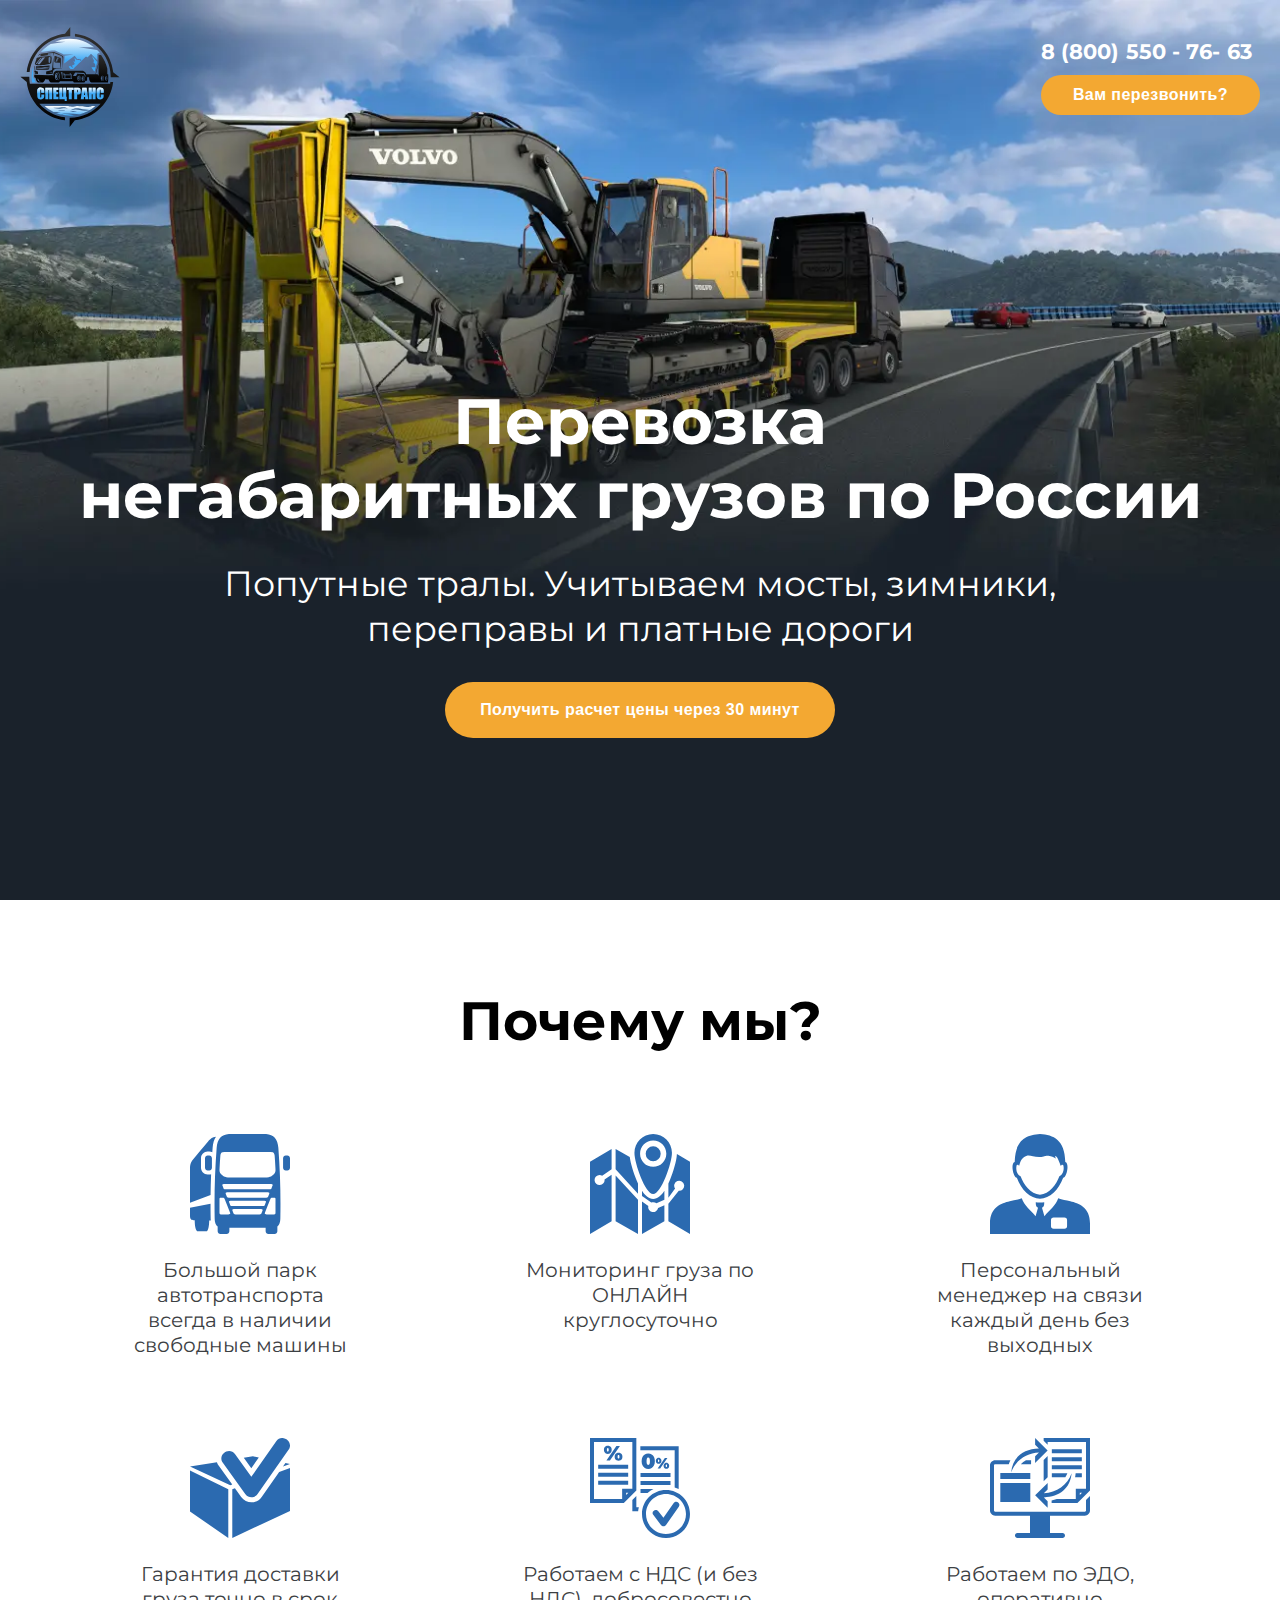
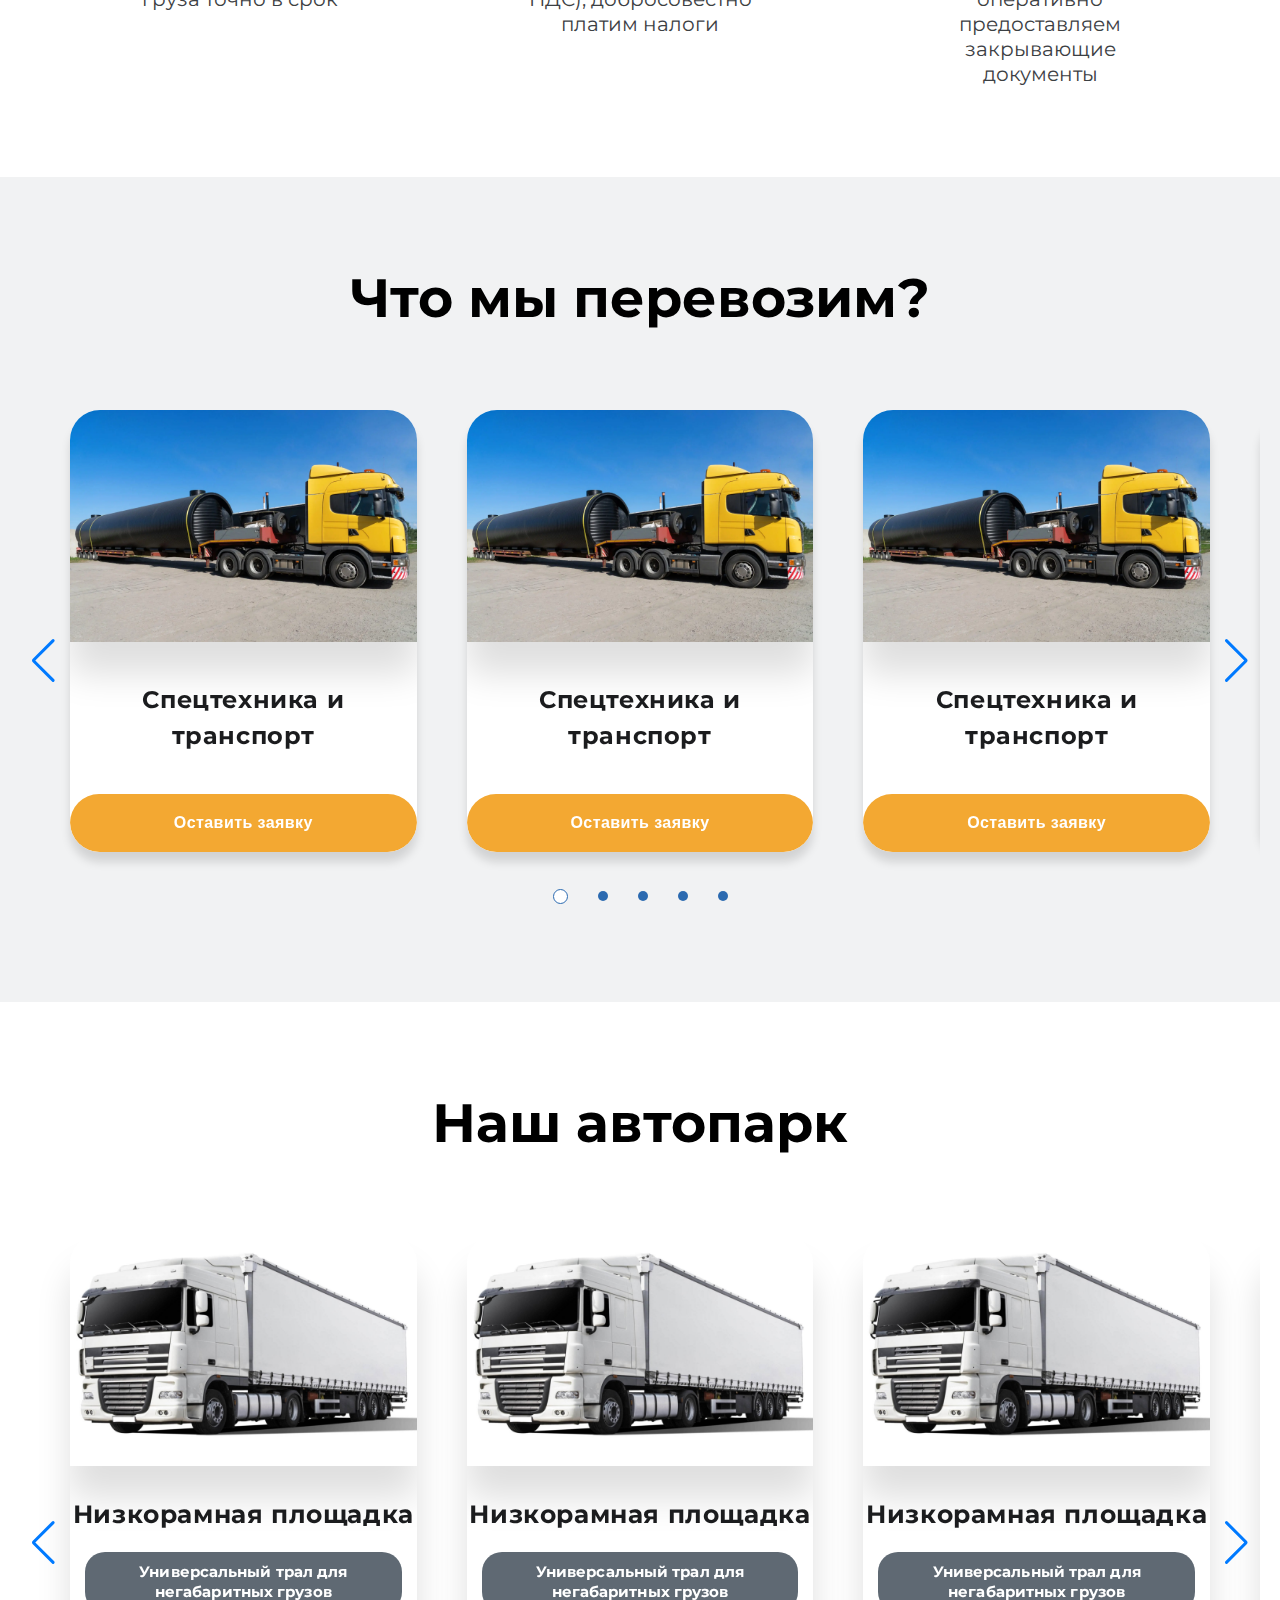
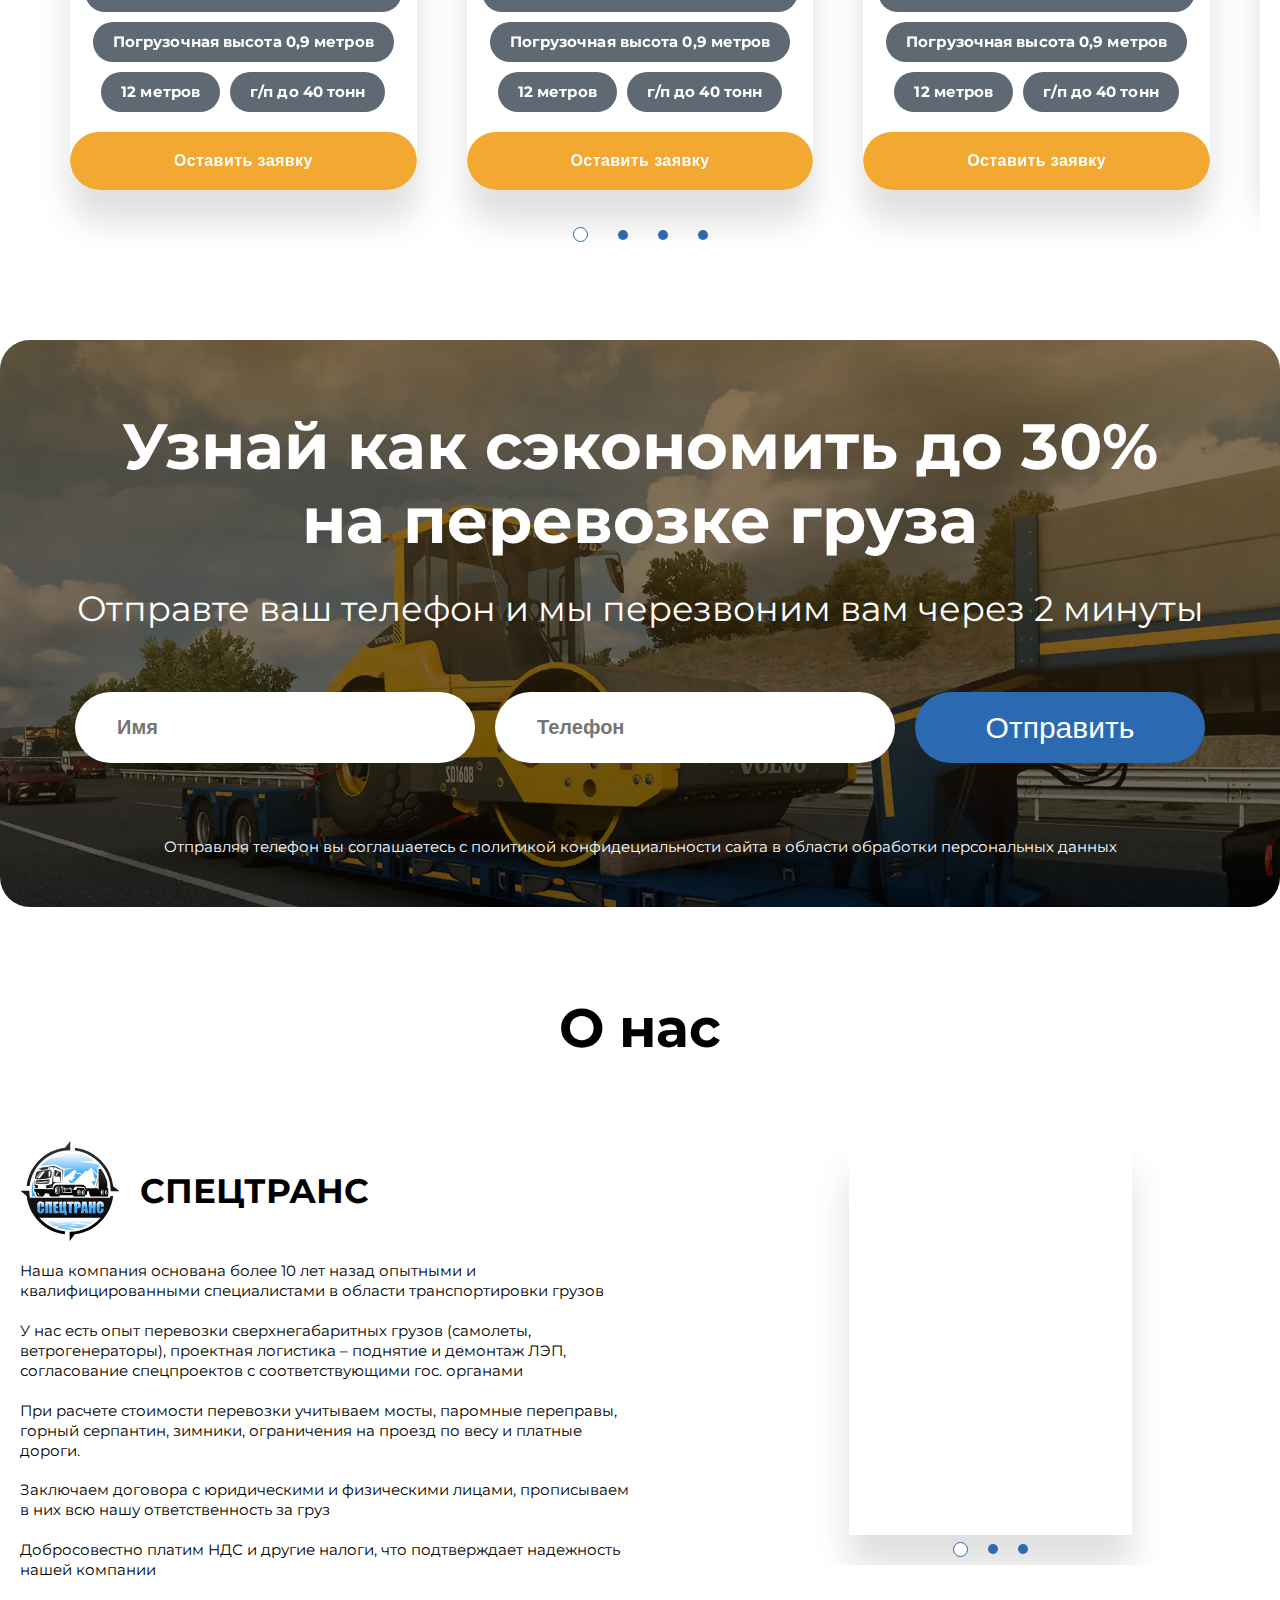
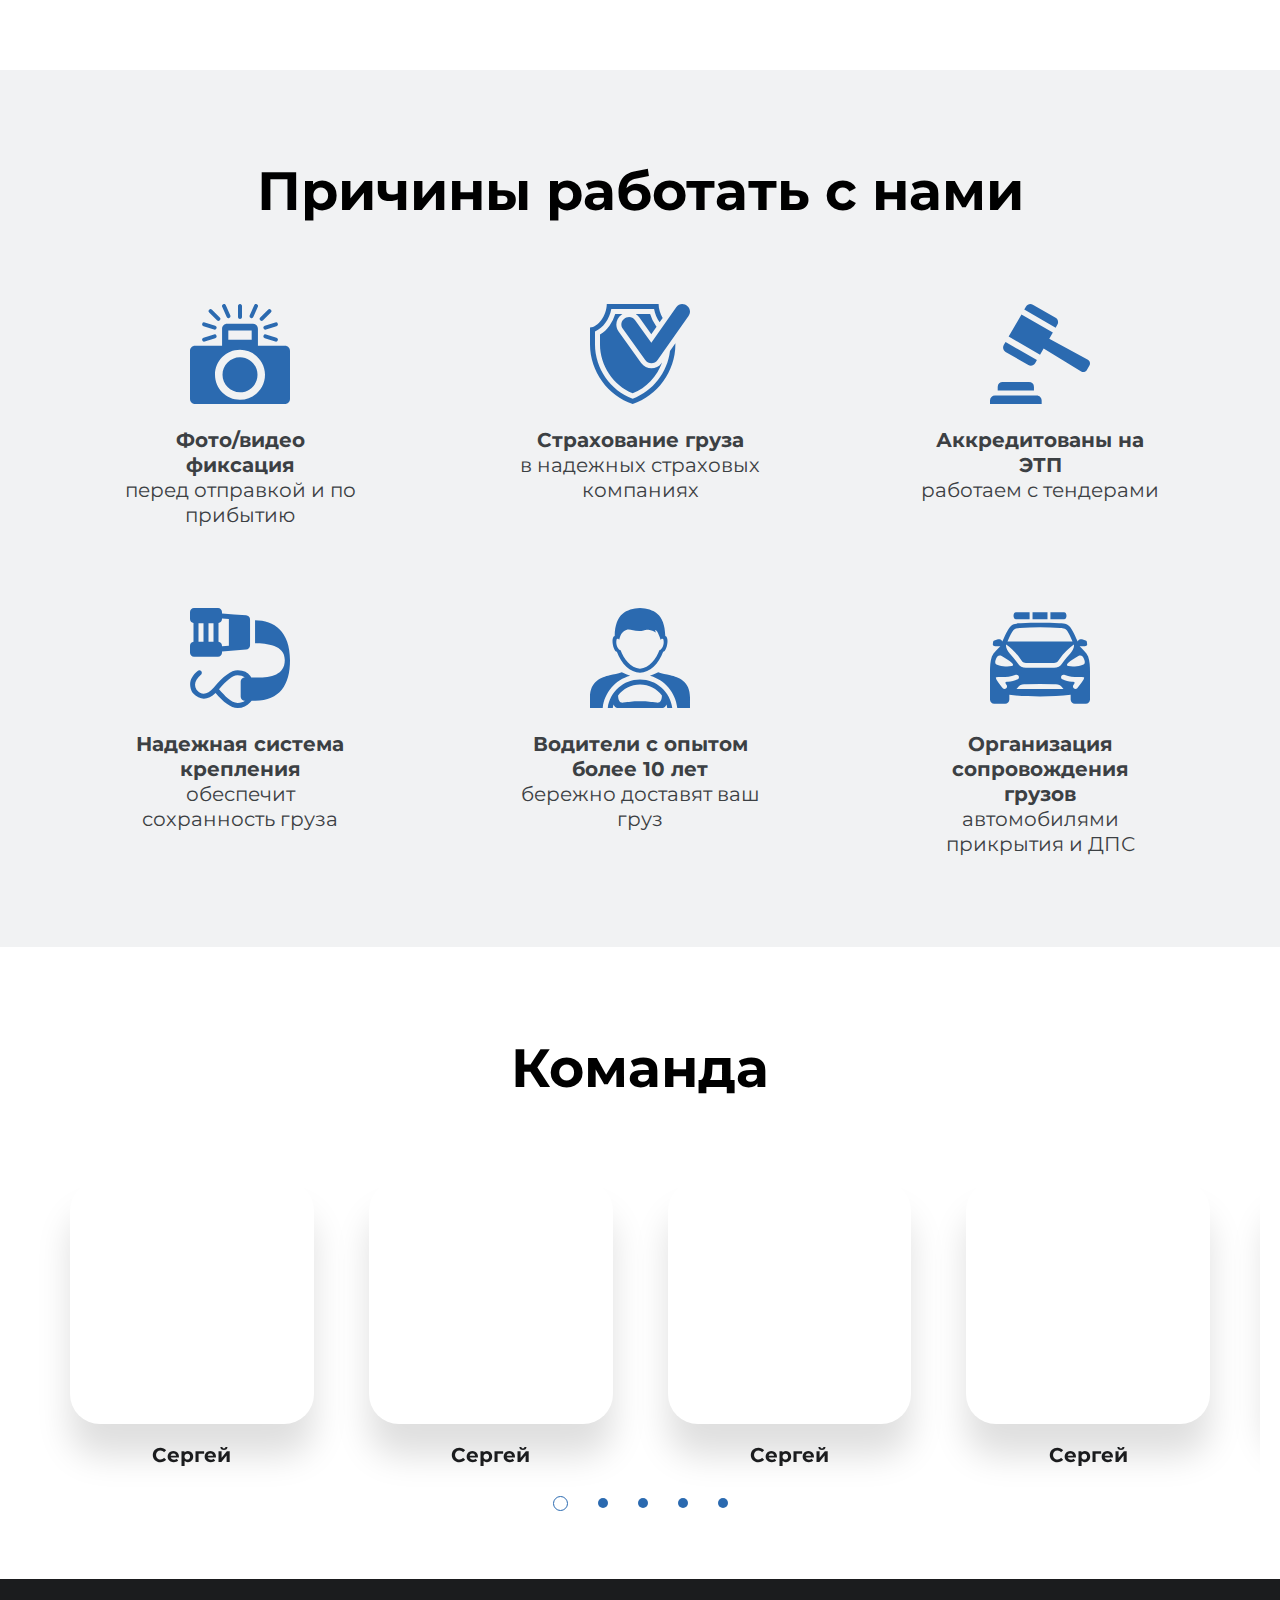
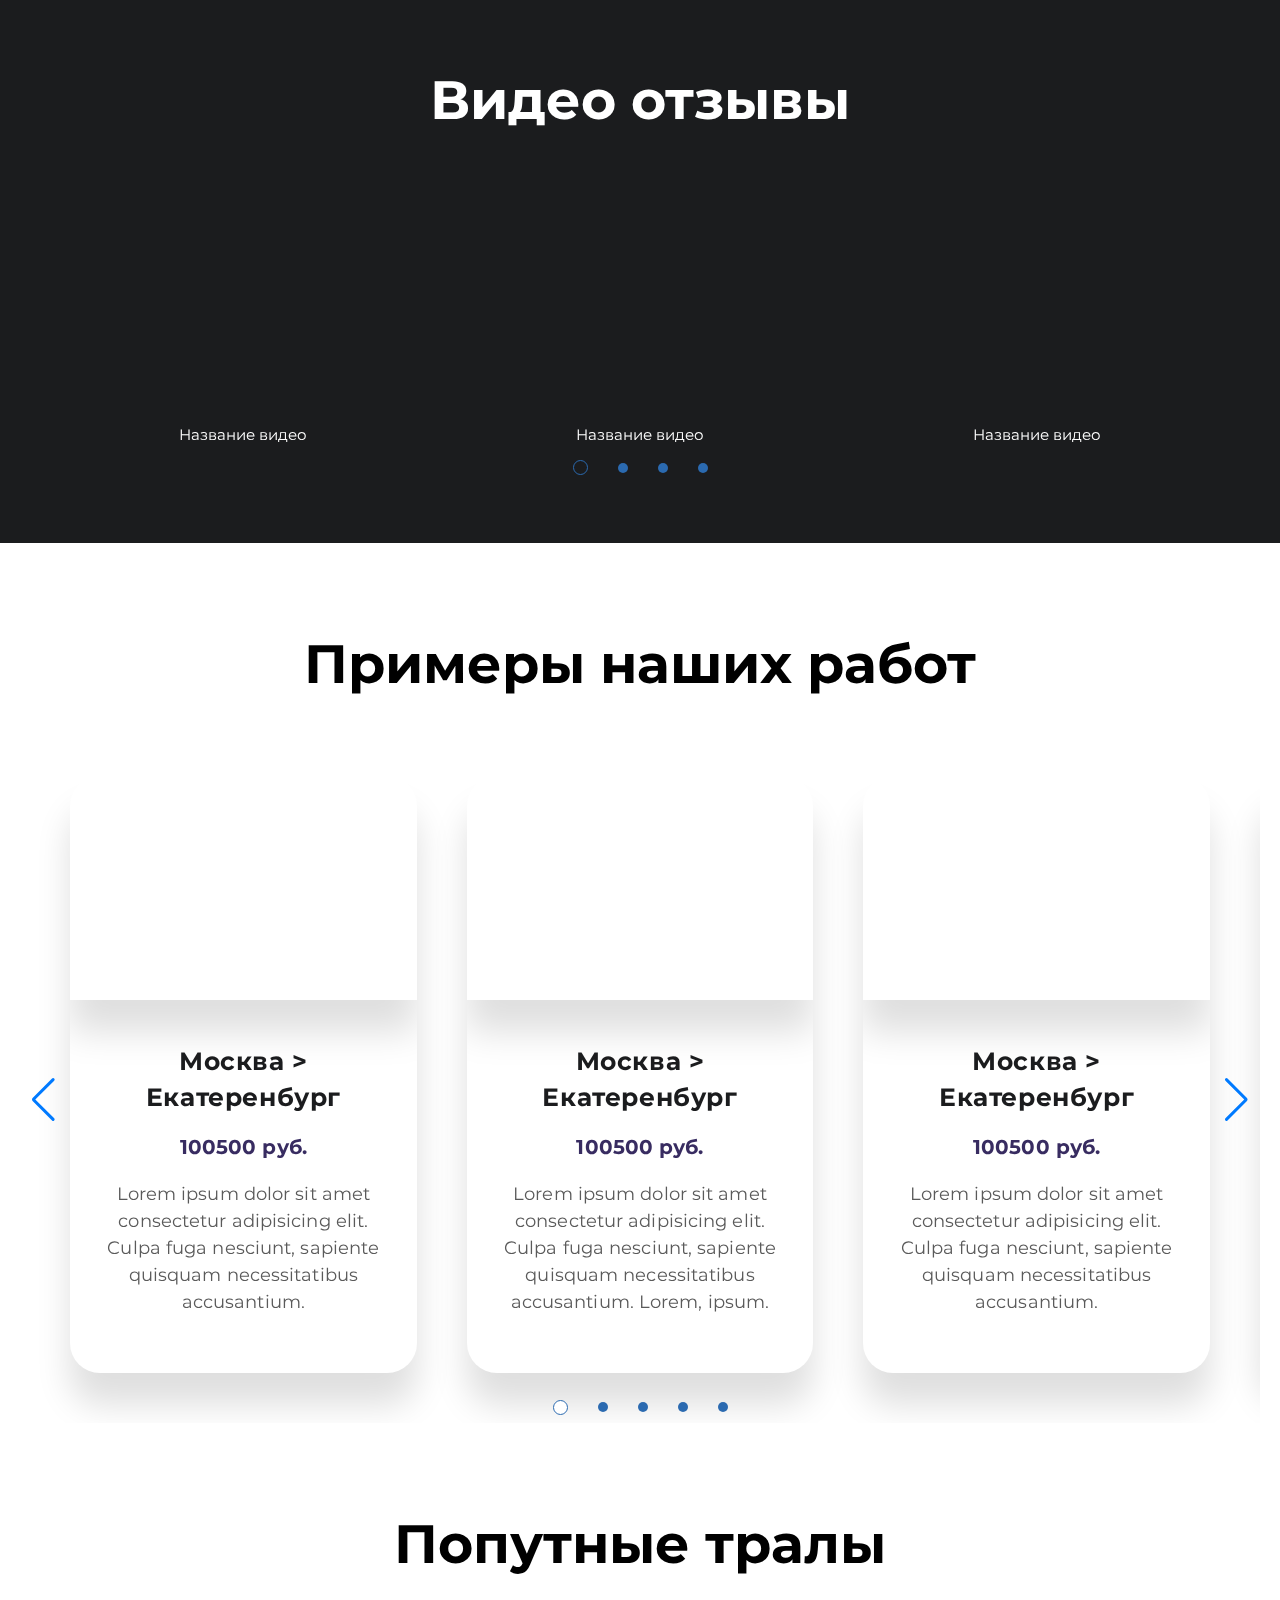
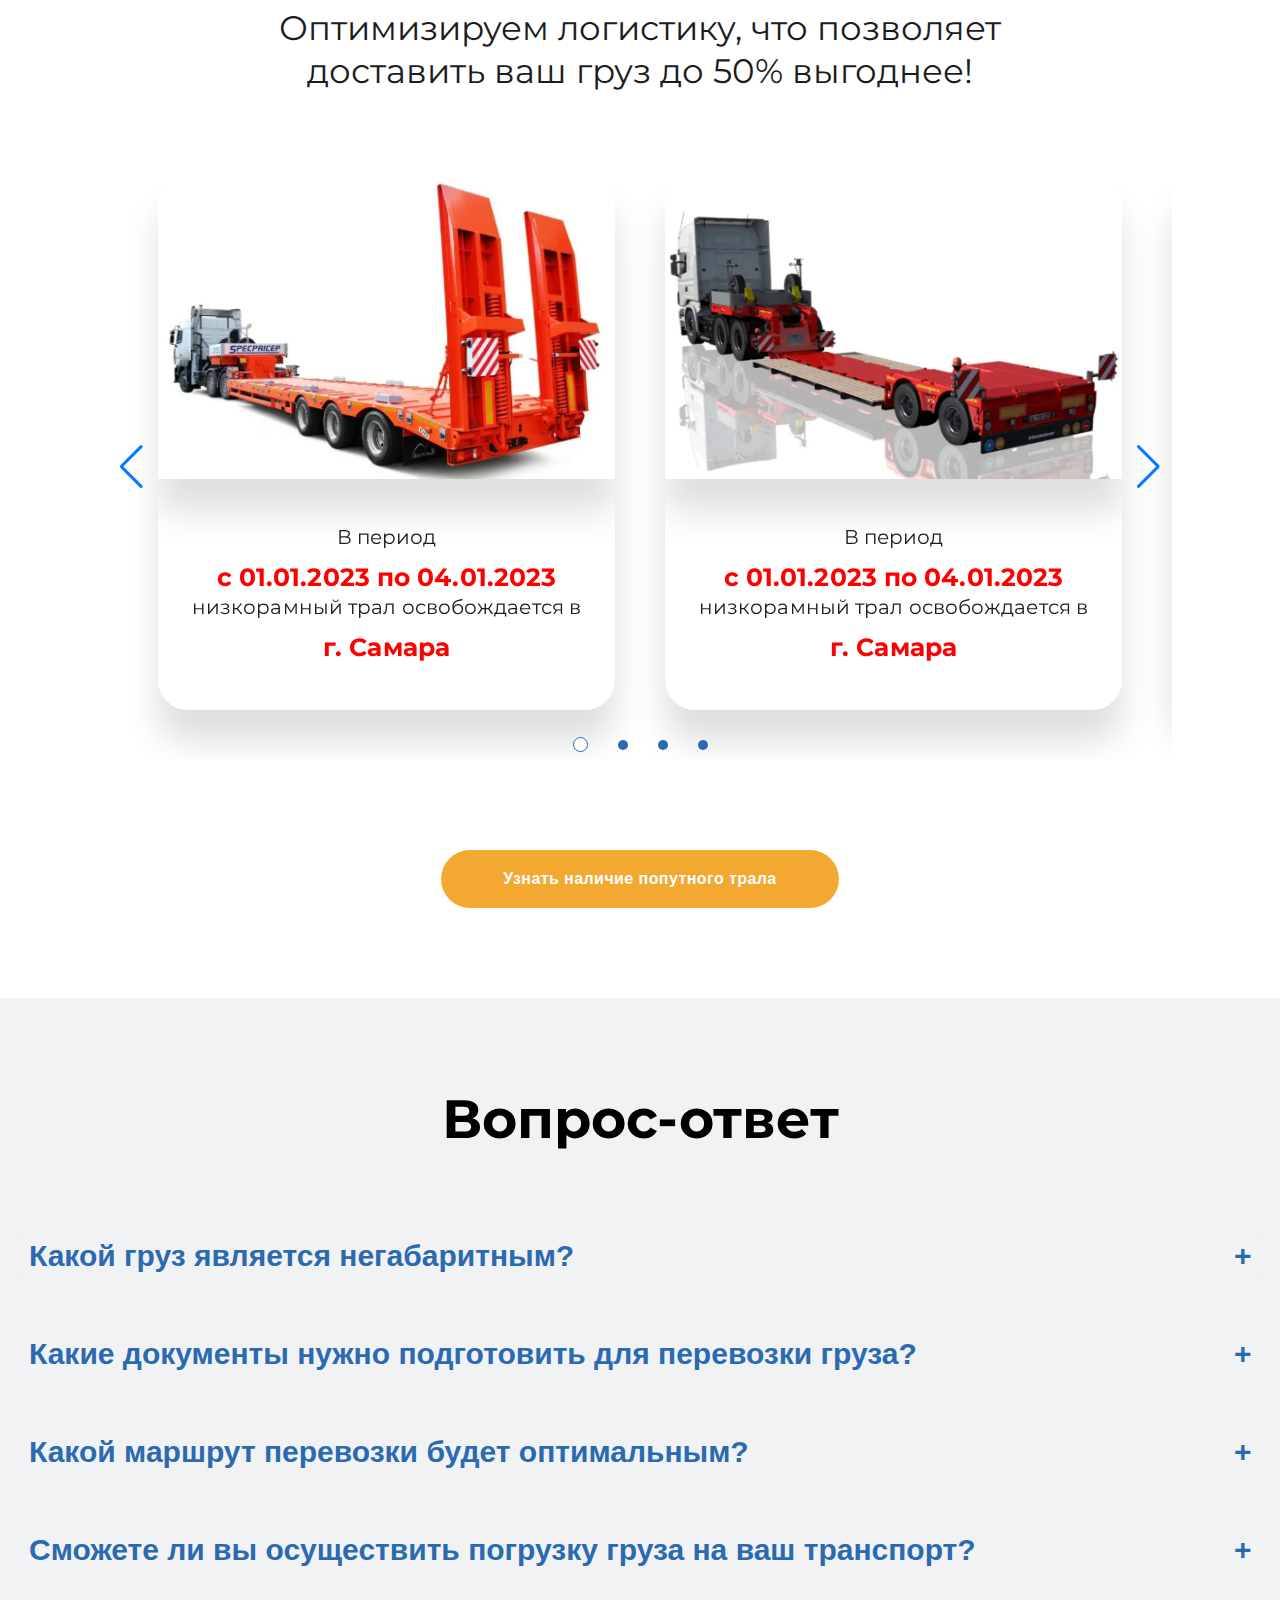
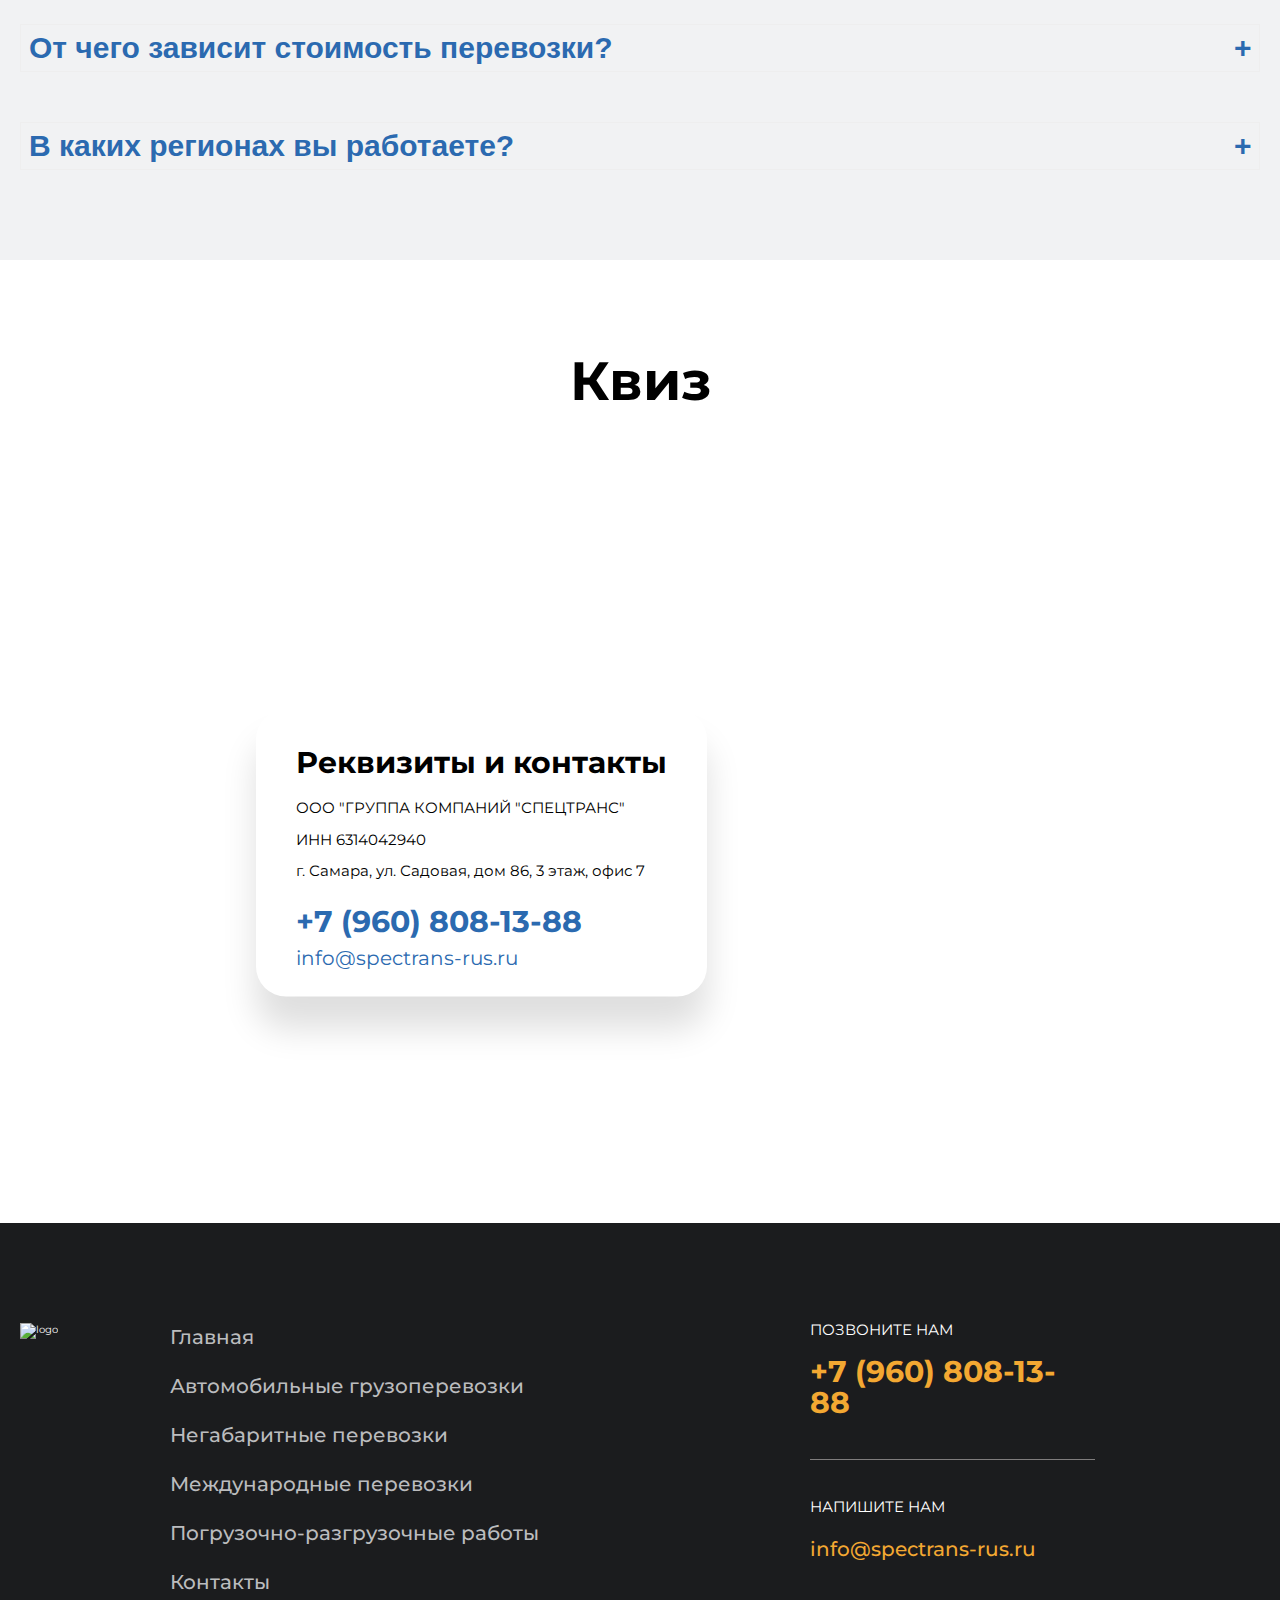
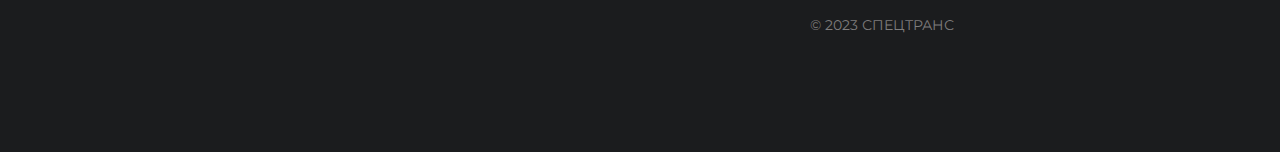
==== commit eff8de83: "mobile" ====
--- a/index.html
+++ b/index.html
@@ -14,6 +14,28 @@
     <meta name="format-detection" content="telephone=no">
     <link rel="shortcut icon" href="./assets/images/favicon.ico" type="image/x-icon">
     <title>Негабаритные перевозки</title>
+    <!-- Marquiz script start -->
+    <script>
+        (function(w, d, s, o){
+          var j = d.createElement(s); j.async = true; j.src = '//script.marquiz.ru/v2.js';j.onload = function() {
+            if (document.readyState !== 'loading') Marquiz.init(o);
+            else document.addEventListener("DOMContentLoaded", function() {
+              Marquiz.init(o);
+            });
+          };
+          d.head.insertBefore(j, d.head.firstElementChild);
+        })(window, document, 'script', {
+            host: '//quiz.marquiz.ru',
+            region: 'eu',
+            id: '653f70bf4f57f60025494131',
+            autoOpen: false,
+            autoOpenFreq: 'once',
+            openOnExit: false,
+            disableOnMobile: false
+          }
+        );
+        </script>
+        <!-- Marquiz script end -->
     
     
 </head>
@@ -49,7 +71,7 @@
             </section>
             
             <section class="whyme">
-                <div class="container container--small">
+                <div class="container">
                     <div class="whyme__inner">
                         <h3 class="whyme__inner__title title-medium h-reset">Почему мы?</h3>
                         <div class="whyme__inner__wrapper">
@@ -93,178 +115,178 @@
             </section>
             
             <section class="transfer">
-                <div class="container container--small">
+                <div class="container">
                     <div class="transfer__inner">
                         <h3 class="title-medium h-reset transfer__inner__title">Что мы перевозим?</h3>
-                        <div class="container_slider">
-                            <!-- Slider main container -->
-                            <div class="swiper swiper__transfer">
-                                <!-- Additional required wrapper -->
-                                <div class="swiper-wrapper">
-                                    <!-- Slides -->
-                                    <div class="swiper-slide">
-                                        <div class="swiper__transfer__item">
-                                            <img class="swiper__transfer__item__image"
-                                                src="./assets/images/vidyperevozok/Bochki,emkosti.webp" alt="виды перевозок"
-                                                srcset="./assets/images/vidyperevozok/Bochki,emkosti.webp 1x, ./assets/images/vidyperevozok/2x/Bochki,emkosti2x.webp 2x"
-                                                loading="lazy" width="497" height="357">
-                                            <span class="swiper__transfer__item__title">Спецтехника и транспорт</span>
-                                            <button class="swiper__transfer__item__button button__orange btn-reset">Оставить
-                                                заявку</button>
-                                        </div>
-                                    </div>
-                                    <div class="swiper-slide">
-                                        <div class="swiper__transfer__item">
-                                            <img class="swiper__transfer__item__image"
-                                                src="./assets/images/vidyperevozok/Bochki,emkosti.webp" alt="виды перевозок"
-                                                srcset="./assets/images/vidyperevozok/Bochki,emkosti.webp 1x, ./assets/images/vidyperevozok/2x/Bochki,emkosti2x.webp 2x"
-                                                loading="lazy" width="497" height="357">
-                                            <span class="swiper__transfer__item__title">Спецтехника и транспорт</span>
-                                            <button class="swiper__transfer__item__button button__orange btn-reset">Оставить
-                                                заявку</button>
-                                        </div>
-                                    </div>
-                                    <div class="swiper-slide">
-                                        <div class="swiper__transfer__item">
-                                            <img class="swiper__transfer__item__image"
-                                                src="./assets/images/vidyperevozok/Bochki,emkosti.webp" alt="виды перевозок"
-                                                srcset="./assets/images/vidyperevozok/Bochki,emkosti.webp 1x, ./assets/images/vidyperevozok/2x/Bochki,emkosti2x.webp 2x"
-                                                loading="lazy" width="497" height="357">
-                                            <span class="swiper__transfer__item__title">Спецтехника и транспорт</span>
-                                            <button class="swiper__transfer__item__button button__orange btn-reset">Оставить
-                                                заявку</button>
-                                        </div>
-                                    </div>
-                                    <div class="swiper-slide">
-                                        <div class="swiper__transfer__item">
-                                            <img class="swiper__transfer__item__image"
-                                                src="./assets/images/vidyperevozok/Bochki,emkosti.webp" alt="виды перевозок"
-                                                srcset="./assets/images/vidyperevozok/Bochki,emkosti.webp 1x, ./assets/images/vidyperevozok/2x/Bochki,emkosti2x.webp 2x"
-                                                loading="lazy" width="497" height="357">
-                                            <span class="swiper__transfer__item__title">Спецтехника и транспорт</span>
-                                            <button class="swiper__transfer__item__button button__orange btn-reset">Оставить
-                                                заявку</button>
-                                        </div>
-                                    </div>
-                                    <div class="swiper-slide">
-                                        <div class="swiper__transfer__item">
-                                            <img class="swiper__transfer__item__image"
-                                                src="./assets/images/vidyperevozok/Bochki,emkosti.webp" alt="виды перевозок"
-                                                srcset="./assets/images/vidyperevozok/Bochki,emkosti.webp 1x, ./assets/images/vidyperevozok/2x/Bochki,emkosti2x.webp 2x"
-                                                loading="lazy" width="497" height="357">
-                                            <span class="swiper__transfer__item__title">Спецтехника и транспорт</span>
-                                            <button class="swiper__transfer__item__button button__orange btn-reset">Оставить
-                                                заявку</button>
-                                        </div>
-                                    </div>
-                                </div>
-                                <div class="swiper-button-prev"></div>
-                                <div class="swiper-button-next"></div>
-                                <!-- If we need pagination -->
-                                <div class="swiper-pagination transfer-paagination"></div>
-                                <!-- If we need navigation buttons -->
-                            </div>
-                        </div>
+                        <!-- <div class="container_slider"> -->
+                        <!-- Slider main container -->
+                        <div class="swiper swiper__transfer">
+                            <!-- Additional required wrapper -->
+                            <div class="swiper-wrapper">
+                                <!-- Slides -->
+                                <div class="swiper-slide">
+                                    <div class="swiper__transfer__item">
+                                        <img class="swiper__transfer__item__image"
+                                            src="./assets/images/vidyperevozok/Bochki,emkosti.webp" alt="виды перевозок"
+                                            srcset="./assets/images/vidyperevozok/Bochki,emkosti.webp 1x, ./assets/images/vidyperevozok/2x/Bochki,emkosti2x.webp 2x"
+                                            loading="lazy" width="497" height="357">
+                                        <span class="swiper__transfer__item__title">Спецтехника и транспорт</span>
+                                        <button class="swiper__transfer__item__button button__orange btn-reset">Оставить
+                                            заявку</button>
+                                    </div>
+                                </div>
+                                <div class="swiper-slide">
+                                    <div class="swiper__transfer__item">
+                                        <img class="swiper__transfer__item__image"
+                                            src="./assets/images/vidyperevozok/Bochki,emkosti.webp" alt="виды перевозок"
+                                            srcset="./assets/images/vidyperevozok/Bochki,emkosti.webp 1x, ./assets/images/vidyperevozok/2x/Bochki,emkosti2x.webp 2x"
+                                            loading="lazy" width="497" height="357">
+                                        <span class="swiper__transfer__item__title">Спецтехника и транспорт</span>
+                                        <button class="swiper__transfer__item__button button__orange btn-reset">Оставить
+                                            заявку</button>
+                                    </div>
+                                </div>
+                                <div class="swiper-slide">
+                                    <div class="swiper__transfer__item">
+                                        <img class="swiper__transfer__item__image"
+                                            src="./assets/images/vidyperevozok/Bochki,emkosti.webp" alt="виды перевозок"
+                                            srcset="./assets/images/vidyperevozok/Bochki,emkosti.webp 1x, ./assets/images/vidyperevozok/2x/Bochki,emkosti2x.webp 2x"
+                                            loading="lazy" width="497" height="357">
+                                        <span class="swiper__transfer__item__title">Спецтехника и транспорт</span>
+                                        <button class="swiper__transfer__item__button button__orange btn-reset">Оставить
+                                            заявку</button>
+                                    </div>
+                                </div>
+                                <div class="swiper-slide">
+                                    <div class="swiper__transfer__item">
+                                        <img class="swiper__transfer__item__image"
+                                            src="./assets/images/vidyperevozok/Bochki,emkosti.webp" alt="виды перевозок"
+                                            srcset="./assets/images/vidyperevozok/Bochki,emkosti.webp 1x, ./assets/images/vidyperevozok/2x/Bochki,emkosti2x.webp 2x"
+                                            loading="lazy" width="497" height="357">
+                                        <span class="swiper__transfer__item__title">Спецтехника и транспорт</span>
+                                        <button class="swiper__transfer__item__button button__orange btn-reset">Оставить
+                                            заявку</button>
+                                    </div>
+                                </div>
+                                <div class="swiper-slide">
+                                    <div class="swiper__transfer__item">
+                                        <img class="swiper__transfer__item__image"
+                                            src="./assets/images/vidyperevozok/Bochki,emkosti.webp" alt="виды перевозок"
+                                            srcset="./assets/images/vidyperevozok/Bochki,emkosti.webp 1x, ./assets/images/vidyperevozok/2x/Bochki,emkosti2x.webp 2x"
+                                            loading="lazy" width="497" height="357">
+                                        <span class="swiper__transfer__item__title">Спецтехника и транспорт</span>
+                                        <button class="swiper__transfer__item__button button__orange btn-reset">Оставить
+                                            заявку</button>
+                                    </div>
+                                </div>
+                            </div>
+                            <div class="swiper-button-prev"></div>
+                            <div class="swiper-button-next"></div>
+                            <!-- If we need pagination -->
+                            <div class="swiper-pagination transfer-pagination"></div>
+                            <!-- If we need navigation buttons -->
+                        </div>
+                        <!-- </div> -->
             
                     </div>
                 </div>
             </section>
             
             <section class="autopark">
-                <div class="container container--small">
+                <div class="container">
                     <div class="autopark__inner">
                         <h3 class="title-medium h-reset autopark__inner__title">Наш автопарк</h3>
-                        <div class="container_slider ">
-                            <!-- Slider main container -->
-                            <div class="swiper swiper__autopark">
-                                <!-- Additional required wrapper -->
-                                <div class="swiper-wrapper">
-                                    <!-- Slides -->
-                                    <div class="swiper-slide">
-                                        <div class="swiper__slide__autopark">
-                                            <img class="swiper__slide__autopark__image"
-                                                src="./assets/images/autopark/avto tentovannyj.jpg" alt="autopark" width="465"
-                                                height="300" loading="lazy">
-                                            <span class="swiper__slide__autopark__title">Низкорамная площадка </span>
-                                            <ul class="list-reset swiper__slide__autopark__list">
-                                                <li>Универсальный трал для негабаритных грузов</li>
-                                                <li>Погрузочная высота 0,9 метров</li>
-                                                <li>12 метров</li>
-                                                <li>г/п до 40 тонн</li>
-                                            </ul>
-                                            <button class="swiper__transfer__item__button button__orange btn-reset">Оставить
-                                                заявку</button>
-                                        </div>
-                                    </div>
-                                    <div class="swiper-slide">
-                                        <div class="swiper__slide__autopark">
-                                            <img class="swiper__slide__autopark__image"
-                                                src="./assets/images/autopark/avto tentovannyj.jpg" alt="autopark" width="465"
-                                                height="300" loading="lazy">
-                                            <span class="swiper__slide__autopark__title">Низкорамная площадка </span>
-                                            <ul class="list-reset swiper__slide__autopark__list">
-                                                <li>Универсальный трал для негабаритных грузов</li>
-                                                <li>Погрузочная высота 0,9 метров</li>
-                                                <li>12 метров</li>
-                                                <li>г/п до 40 тонн</li>
-                                            </ul>
-                                            <button class="swiper__transfer__item__button button__orange btn-reset">Оставить
-                                                заявку</button>
-                                        </div>
-                                    </div>
-                                    <div class="swiper-slide">
-                                        <div class="swiper__slide__autopark">
-                                            <img class="swiper__slide__autopark__image"
-                                                src="./assets/images/autopark/avto tentovannyj.jpg" alt="autopark" width="465"
-                                                height="300" loading="lazy">
-                                            <span class="swiper__slide__autopark__title">Низкорамная площадка </span>
-                                            <ul class="list-reset swiper__slide__autopark__list">
-                                                <li>Универсальный трал для негабаритных грузов</li>
-                                                <li>Погрузочная высота 0,9 метров</li>
-                                                <li>12 метров</li>
-                                                <li>г/п до 40 тонн</li>
-                                            </ul>
-                                            <button class="swiper__transfer__item__button button__orange btn-reset">Оставить
-                                                заявку</button>
-                                        </div>
-                                    </div>
-                                    <div class="swiper-slide">
-                                        <div class="swiper__slide__autopark">
-                                            <img class="swiper__slide__autopark__image"
-                                                src="./assets/images/autopark/avto tentovannyj.jpg" alt="autopark" width="465"
-                                                height="300" loading="lazy">
-                                            <span class="swiper__slide__autopark__title">Низкорамная площадка </span>
-                                            <ul class="list-reset swiper__slide__autopark__list">
-                                                <li>Универсальный трал для негабаритных грузов</li>
-                                                <li>Погрузочная высота 0,9 метров</li>
-                                                <li>12 метров</li>
-                                                <li>г/п до 40 тонн</li>
-                                            </ul>
-                                            <button class="swiper__transfer__item__button button__orange btn-reset">Оставить
-                                                заявку</button>
-                                        </div>
-                                    </div>
-            
-            
-                                </div>
-                                <!-- If we need pagination -->
-                                <div class="swiper-pagination transfer-paagination"></div>
-            
-                                <!-- If we need navigation buttons -->
-                                <div class="swiper-button-prev"></div>
-                                <div class="swiper-button-next"></div>
-            
-            
-                            </div>
-                        </div>
+                        <!-- <div class="container_slider "> -->
+                        <!-- Slider main container -->
+                        <div class="swiper swiper__autopark">
+                            <!-- Additional required wrapper -->
+                            <div class="swiper-wrapper">
+                                <!-- Slides -->
+                                <div class="swiper-slide">
+                                    <div class="swiper__slide__autopark">
+                                        <img class="swiper__slide__autopark__image"
+                                            src="./assets/images/autopark/avto tentovannyj.jpg" alt="autopark" width="465"
+                                            height="300" loading="lazy">
+                                        <span class="swiper__slide__autopark__title">Низкорамная площадка </span>
+                                        <ul class="list-reset swiper__slide__autopark__list">
+                                            <li>Универсальный трал для негабаритных грузов</li>
+                                            <li>Погрузочная высота 0,9 метров</li>
+                                            <li>12 метров</li>
+                                            <li>г/п до 40 тонн</li>
+                                        </ul>
+                                        <button class="swiper__transfer__item__button button__orange btn-reset">Оставить
+                                            заявку</button>
+                                    </div>
+                                </div>
+                                <div class="swiper-slide">
+                                    <div class="swiper__slide__autopark">
+                                        <img class="swiper__slide__autopark__image"
+                                            src="./assets/images/autopark/avto tentovannyj.jpg" alt="autopark" width="465"
+                                            height="300" loading="lazy">
+                                        <span class="swiper__slide__autopark__title">Низкорамная площадка </span>
+                                        <ul class="list-reset swiper__slide__autopark__list">
+                                            <li>Универсальный трал для негабаритных грузов</li>
+                                            <li>Погрузочная высота 0,9 метров</li>
+                                            <li>12 метров</li>
+                                            <li>г/п до 40 тонн</li>
+                                        </ul>
+                                        <button class="swiper__transfer__item__button button__orange btn-reset">Оставить
+                                            заявку</button>
+                                    </div>
+                                </div>
+                                <div class="swiper-slide">
+                                    <div class="swiper__slide__autopark">
+                                        <img class="swiper__slide__autopark__image"
+                                            src="./assets/images/autopark/avto tentovannyj.jpg" alt="autopark" width="465"
+                                            height="300" loading="lazy">
+                                        <span class="swiper__slide__autopark__title">Низкорамная площадка </span>
+                                        <ul class="list-reset swiper__slide__autopark__list">
+                                            <li>Универсальный трал для негабаритных грузов</li>
+                                            <li>Погрузочная высота 0,9 метров</li>
+                                            <li>12 метров</li>
+                                            <li>г/п до 40 тонн</li>
+                                        </ul>
+                                        <button class="swiper__transfer__item__button button__orange btn-reset">Оставить
+                                            заявку</button>
+                                    </div>
+                                </div>
+                                <div class="swiper-slide">
+                                    <div class="swiper__slide__autopark">
+                                        <img class="swiper__slide__autopark__image"
+                                            src="./assets/images/autopark/avto tentovannyj.jpg" alt="autopark" width="465"
+                                            height="300" loading="lazy">
+                                        <span class="swiper__slide__autopark__title">Низкорамная площадка </span>
+                                        <ul class="list-reset swiper__slide__autopark__list">
+                                            <li>Универсальный трал для негабаритных грузов</li>
+                                            <li>Погрузочная высота 0,9 метров</li>
+                                            <li>12 метров</li>
+                                            <li>г/п до 40 тонн</li>
+                                        </ul>
+                                        <button class="swiper__transfer__item__button button__orange btn-reset">Оставить
+                                            заявку</button>
+                                    </div>
+                                </div>
+            
+            
+                            </div>
+                            <!-- If we need pagination -->
+                            <div class="swiper-pagination transfer-pagination"></div>
+            
+                            <!-- If we need navigation buttons -->
+                            <div class="swiper-button-prev"></div>
+                            <div class="swiper-button-next"></div>
+            
+            
+                        </div>
+                        <!-- </div> -->
                     </div>
                 </div>
             </section>
             
             <div class="knowledge">
-                <div class="container container--small">
+                <div class="container">
                     <div class="knowledge__inner">
-                        <h4 class="knowledge__inner__title h-reset">Узнай как сэкономить до 30% на перевозке груза</h4>
+                        <h4 class="knowledge__inner__title h-reset title-big">Узнай как сэкономить до 30% на перевозке груза</h4>
                         <span class="knowledge__inner__text">Отправте ваш телефон и мы перезвоним вам через 2 минуты</span>
                         <div class="knowledge__inner__form">
                             <form action="">
@@ -279,12 +301,12 @@
                         </span>
                     </div>
                 </div>
-                <img class="knowledge__background" src="./assets/images/yznaikaksikonomit/background2x.jpg"
+                <img class="knowledge__background" src="./assets/images/yznaikaksikonomit/background2x.webp"
                     alt="узнай как сэкономить">
             </div>
             
             <section class="about">
-                <div class="container container--small">
+                <div class="container">
                     <div class="about__inner">
                         <h3 class="h-reset title-medium about__inner__title">О нас</h3>
                         <div class="about__inner__box">
@@ -316,15 +338,15 @@
                                     <!-- Additional required wrapper -->
                                     <div class="swiper-wrapper">
                                         <!-- Slides -->
-                                        <div class="swiper-slide">
+                                        <div class="swiper-slide swiper-slide-about">
                                             <img src="./assets/images/blagodarstvennie/Dokument-462.webp" alt="documents"
                                                 width="283" height="394" loading="lazy">
                                         </div>
-                                        <div class="swiper-slide">
+                                        <div class="swiper-slide swiper-slide-about">
                                             <img src="./assets/images/blagodarstvennie/pis'mo1.webp" alt="documents" width="283"
                                                 height="394" loading="lazy">
                                         </div>
-                                        <div class="swiper-slide">
+                                        <div class="swiper-slide swiper-slide-about">
                                             <img src="./assets/images/blagodarstvennie/pis'mo1.webp" alt="documents" width="283"
                                                 height="394" loading="lazy">
                                         </div>
@@ -339,7 +361,7 @@
             </section>
             
             <section class="work">
-                <div class="container container--small">
+                <div class="container">
                     <div class="work__inner">
                         <h3 class="work__inner__title title-medium h-reset">Причины работать с нами</h3>
                         <div class="work__inner__wrapper whyme__inner__wrapper">
@@ -393,7 +415,7 @@
             </section>
             
             <section class="company">
-                <div class="container container--small">
+                <div class="container">
                     <div class="company__inner">
                         <h3 class="company__inner__title title-medium h-reset">Команда</h3>
                         <!-- Slider main container -->
@@ -405,31 +427,31 @@
                                     <img src="./assets/images/komanda/Bondarenko Dmitrij.webp" alt="company"
                                         class="swiper__company__img" width="290" height="290" loading="lazy">
                                     <span class="swiper__company__name">Сергей</span>
-                                    <span class="swiper__company__city">г. Новосибирск</span>
+                                    <!-- <span class="swiper__company__city">г. Новосибирск</span> -->
                                 </div>
                                 <div class="swiper-slide">
                                     <img src="./assets/images/komanda/Bondarenko Dmitrij.webp" alt="company"
                                         class="swiper__company__img" width="290" height="290" loading="lazy">
                                     <span class="swiper__company__name">Сергей</span>
-                                    <span class="swiper__company__city">г. Новосибирск</span>
+                                    <!-- <span class="swiper__company__city">г. Новосибирск</span> -->
                                 </div>
                                 <div class="swiper-slide">
                                     <img src="./assets/images/komanda/Bondarenko Dmitrij.webp" alt="company"
                                         class="swiper__company__img" width="290" height="290" loading="lazy">
                                     <span class="swiper__company__name">Сергей</span>
-                                    <span class="swiper__company__city">г. Новосибирск</span>
+                                    <!-- <span class="swiper__company__city">г. Новосибирск</span> -->
                                 </div>
                                 <div class="swiper-slide">
                                     <img src="./assets/images/komanda/Bondarenko Dmitrij.webp" alt="company"
                                         class="swiper__company__img" width="290" height="290" loading="lazy">
                                     <span class="swiper__company__name">Сергей</span>
-                                    <span class="swiper__company__city">г. Новосибирск</span>
+                                    <!-- <span class="swiper__company__city">г. Новосибирск</span> -->
                                 </div>
                                 <div class="swiper-slide">
                                     <img src="./assets/images/komanda/Bondarenko Dmitrij.webp" alt="company"
                                         class="swiper__company__img" width="290" height="290" loading="lazy">
                                     <span class="swiper__company__name">Сергей</span>
-                                    <span class="swiper__company__city">г. Новосибирск</span>
+                                    <!-- <span class="swiper__company__city">г. Новосибирск</span> -->
                                 </div>
                             </div>
                             <!-- If we need pagination -->
@@ -445,7 +467,7 @@
             </section>
             
             <section class="video">
-                <div class="container container--small">
+                <div class="container">
                     <div class="video__inner">
                         <h3 class="video__inner__title h-reset title-medium">Видео отзывы</h3>
                         <!-- Slider main container -->
@@ -562,77 +584,77 @@
             </section>
             
             <section class="examples">
-                <div class="container container--small">
+                <div class="container">
                     <div class="examples__inner">
                         <h3 class="examples__inner__title h-reset title-medium">Примеры наших работ</h3>
-                        <div class="container_slider">
-                            <!-- Slider main container -->
-                            <div class="swiper swiper__examples">
-                                <!-- Additional required wrapper -->
-                                <div class="swiper-wrapper examples__swiper__wrapper">
-                                    <!-- Slides -->
-                                    <div class="swiper-slide examples__swiper__slide">
-                                        <img src="./assets/images/fotoperevozok/Avtokran, Himki-Tarusa.webp" alt="Avtokran"
-                                            class="swiper__examples__img" width="497" height="320" loading="lazy">
-                                        <strong class="swiper__examples__title">Москва > Екатеренбург</strong>
-                                        <span class="swiper__examples__price">100500 руб.</span>
-                                        <span class="swiper__examples__desc">Lorem ipsum dolor sit amet consectetur adipisicing
-                                            elit. Culpa fuga nesciunt, sapiente quisquam necessitatibus accusantium.</span>
-                                    </div>
-                                    <div class="swiper-slide examples__swiper__slide">
-                                        <img src="./assets/images/fotoperevozok/Avtokran, Himki-Tarusa.webp" alt="Avtokran"
-                                            class="swiper__examples__img" width="497" height="320" loading="lazy">
-                                        <strong class="swiper__examples__title">Москва > Екатеренбург</strong>
-                                        <span class="swiper__examples__price">100500 руб.</span>
-                                        <span class="swiper__examples__desc">Lorem ipsum dolor sit amet consectetur adipisicing
-                                            elit. Culpa fuga nesciunt, sapiente quisquam necessitatibus accusantium. Lorem,
-                                            ipsum.</span>
-                                    </div>
-                                    <div class="swiper-slide examples__swiper__slide">
-                                        <img src="./assets/images/fotoperevozok/Avtokran, Himki-Tarusa.webp" alt="Avtokran"
-                                            class="swiper__examples__img" width="497" height="320" loading="lazy">
-                                        <strong class="swiper__examples__title">Москва > Екатеренбург</strong>
-                                        <span class="swiper__examples__price">100500 руб.</span>
-                                        <span class="swiper__examples__desc">Lorem ipsum dolor sit amet consectetur adipisicing
-                                            elit. Culpa fuga nesciunt, sapiente quisquam necessitatibus accusantium.</span>
-                                    </div>
-                                    <div class="swiper-slide examples__swiper__slide">
-                                        <img src="./assets/images/fotoperevozok/Avtokran, Himki-Tarusa.webp" alt="Avtokran"
-                                            class="swiper__examples__img" width="497" height="320" loading="lazy">
-                                        <strong class="swiper__examples__title">Москва > Екатеренбург</strong>
-                                        <span class="swiper__examples__price">100500 руб.</span>
-                                        <span class="swiper__examples__desc">Lorem ipsum dolor sit amet consectetur adipisicing
-                                            elit. Culpa fuga nesciunt, sapiente quisquam necessitatibus accusantium. Lorem ipsum
-                                            dolor sit amet.</span>
-                                    </div>
-                                    <div class="swiper-slide examples__swiper__slide">
-                                        <img src="./assets/images/fotoperevozok/Avtokran, Himki-Tarusa.webp" alt="Avtokran"
-                                            class="swiper__examples__img" width="497" height="320" loading="lazy">
-                                        <strong class="swiper__examples__title">Москва > Екатеренбург</strong>
-                                        <span class="swiper__examples__price">100500 руб.</span>
-                                        <span class="swiper__examples__desc">Lorem ipsum dolor sit amet consectetur adipisicing
-                                            elit. Culpa fuga nesciunt, sapiente quisquam necessitatibus accusantium.</span>
-                                    </div>
-            
-                                </div>
-                                <!-- If we need pagination -->
-                                <div class="swiper-pagination company__pagination"></div>
-            
-                                <!-- If we need navigation buttons -->
-                                <div class="swiper-button-prev"></div>
-                                <div class="swiper-button-next"></div>
-            
-                            </div>
-                        </div>
+                        <!-- <div class="container_slider"> -->
+                        <!-- Slider main container -->
+                        <div class="swiper swiper__examples">
+                            <!-- Additional required wrapper -->
+                            <div class="swiper-wrapper examples__swiper__wrapper">
+                                <!-- Slides -->
+                                <div class="swiper-slide examples__swiper__slide">
+                                    <img src="./assets/images/fotoperevozok/Avtokran, Himki-Tarusa.webp" alt="Avtokran"
+                                        class="swiper__examples__img" width="497" height="320" loading="lazy">
+                                    <strong class="swiper__examples__title">Москва > Екатеренбург</strong>
+                                    <span class="swiper__examples__price">100500 руб.</span>
+                                    <span class="swiper__examples__desc">Lorem ipsum dolor sit amet consectetur adipisicing
+                                        elit. Culpa fuga nesciunt, sapiente quisquam necessitatibus accusantium.</span>
+                                </div>
+                                <div class="swiper-slide examples__swiper__slide">
+                                    <img src="./assets/images/fotoperevozok/Avtokran, Himki-Tarusa.webp" alt="Avtokran"
+                                        class="swiper__examples__img" width="497" height="320" loading="lazy">
+                                    <strong class="swiper__examples__title">Москва > Екатеренбург</strong>
+                                    <span class="swiper__examples__price">100500 руб.</span>
+                                    <span class="swiper__examples__desc">Lorem ipsum dolor sit amet consectetur adipisicing
+                                        elit. Culpa fuga nesciunt, sapiente quisquam necessitatibus accusantium. Lorem,
+                                        ipsum.</span>
+                                </div>
+                                <div class="swiper-slide examples__swiper__slide">
+                                    <img src="./assets/images/fotoperevozok/Avtokran, Himki-Tarusa.webp" alt="Avtokran"
+                                        class="swiper__examples__img" width="497" height="320" loading="lazy">
+                                    <strong class="swiper__examples__title">Москва > Екатеренбург</strong>
+                                    <span class="swiper__examples__price">100500 руб.</span>
+                                    <span class="swiper__examples__desc">Lorem ipsum dolor sit amet consectetur adipisicing
+                                        elit. Culpa fuga nesciunt, sapiente quisquam necessitatibus accusantium.</span>
+                                </div>
+                                <div class="swiper-slide examples__swiper__slide">
+                                    <img src="./assets/images/fotoperevozok/Avtokran, Himki-Tarusa.webp" alt="Avtokran"
+                                        class="swiper__examples__img" width="497" height="320" loading="lazy">
+                                    <strong class="swiper__examples__title">Москва > Екатеренбург</strong>
+                                    <span class="swiper__examples__price">100500 руб.</span>
+                                    <span class="swiper__examples__desc">Lorem ipsum dolor sit amet consectetur adipisicing
+                                        elit. Culpa fuga nesciunt, sapiente quisquam necessitatibus accusantium. Lorem ipsum
+                                        dolor sit amet.</span>
+                                </div>
+                                <div class="swiper-slide examples__swiper__slide">
+                                    <img src="./assets/images/fotoperevozok/Avtokran, Himki-Tarusa.webp" alt="Avtokran"
+                                        class="swiper__examples__img" width="497" height="320" loading="lazy">
+                                    <strong class="swiper__examples__title">Москва > Екатеренбург</strong>
+                                    <span class="swiper__examples__price">100500 руб.</span>
+                                    <span class="swiper__examples__desc">Lorem ipsum dolor sit amet consectetur adipisicing
+                                        elit. Culpa fuga nesciunt, sapiente quisquam necessitatibus accusantium.</span>
+                                </div>
+            
+                            </div>
+                            <!-- If we need pagination -->
+                            <div class="swiper-pagination company__pagination"></div>
+            
+                            <!-- If we need navigation buttons -->
+                            <div class="swiper-button-prev"></div>
+                            <div class="swiper-button-next"></div>
+            
+                        </div>
+                        <!-- </div> -->
                     </div>
                 </div>
             </section>
             
             <section class="traly">
-                <div class="container container--small">
+                <div class="container">
                     <div class="traly__inner">
                         <h3 class="traly__inner__title h-reset title-medium">Попутные тралы</h3>
-                        <span class="traly__inner__subtitle">Оптимизируем логистику, что позволяет досатвить ваш груз до 50%
+                        <span class="traly__inner__subtitle">Оптимизируем логистику, что позволяет доставить ваш груз до 50%
                             выгоднее!</span>
                         <div class="container_slider">
                             <!-- Slider main container -->
@@ -687,7 +709,7 @@
             </section>
             
             <section class="question">
-                <div class="container container--small">
+                <div class="container">
                     <div class="question__inner">
                         <h3 class="questions__inner__title h-reset title-medium">Вопрос-ответ</h3>
             
@@ -738,10 +760,11 @@
             
                             <div class="ac">
                                 <h2 class="ac-header">
-                                    <button type="button" class="ac-trigger">  От чего зависит стоимость перевозки?</button>
+                                    <button type="button" class="ac-trigger"> От чего зависит стоимость перевозки?</button>
                                 </h2>
                                 <div class="ac-panel">
-                                    <p class="ac-text">Стоимость рассчитывается исходя из массогабаритных характеристик груза, маршрута перевозки, а также формы оплаты</p>
+                                    <p class="ac-text">Стоимость рассчитывается исходя из массогабаритных характеристик груза,
+                                        маршрута перевозки, а также формы оплаты</p>
                                 </div>
                             </div>
             
@@ -760,10 +783,13 @@
             </section>
             
             <section class="quiz">
-                <div class="container container--small container_slider">
+                <div class="container container_slider">
                     <div class="quiz__inner">
                         <h3 class="quiz__inner__title h-reset title-medium">Квиз</h3>
-                        <p class="red">место вставки квиза</p>
+                        
+                        <div data-marquiz-id="653f70bf4f57f60025494131"></div>
+                        <script>(function (t, p) { window.Marquiz ? Marquiz.add([t, p]) : document.addEventListener('marquizLoaded', function () { Marquiz.add([t, p]) }) })('Inline', { id: '653f70bf4f57f60025494131', buttonText: 'Узнать стоимость перевозки', bgColor: '#d34085', textColor: '#ffffff', rounded: true, shadow: 'rgba(211, 64, 133, 0.5)', blicked: true, buttonOnMobile: true, width: '', height: '750' })</script>
+                
                     </div>
                 </div>
             </section>
@@ -772,6 +798,7 @@
             <div class="footer__top">
                 <div id="map" class="map" style="width: 100%; height: 540px;"></div>
                 <div class="footer__top__info">
+                    <img src="./assets/images/logotip/Fajl_1.svg" alt="logo" class="footer__top__info__logo" width="100" height="100">
                     <span class="footer__top__info__title">Реквизиты и контакты</span>
                     <p class="footer__top__info__data">ООО "ГРУППА КОМПАНИЙ "СПЕЦТРАНС"</p>
                     <p class="footer__top__info__data">ИНН 6314042940</p>
@@ -783,7 +810,7 @@
             <div class="footer__bottom">
                 <div class="container">
                     <div class="footer__bottom__inner">
-                        <a href="https://перевозки-негабарит.рф/">
+                        <a href="https://перевозки-негабарит.рф/" class="footer__bottom__inner__link">
                             <img src="./assets/images/logotip/logoFigma.svg" alt="logo" class="footer__inner__top__logo" width="100"
                                 height="100">
                         </a>
@@ -808,7 +835,7 @@
         </footer>
     </div>
     <script src="assets/js/app.js"></script>
-    <script type="text/javascript" src="https://api-maps.yandex.ru/2.1/?apikey=fb7821ab-0629-4859-9cb4-8225696ee8a6&amp;lang=ru_RU&amp;ver=1" id="api-yandex-js"></script>
+    <script type="text/javascript" src="https://api-maps.yandex.ru/2.1/?apikey=f071e955-b46c-4baf-92f7-6a148214a96c&amp;lang=ru_RU&amp;ver=1" id="api-yandex-js"></script>
 </body>
 </html>
 
--- a/assets/css/style.css
+++ b/assets/css/style.css
@@ -1 +1 @@
-@charset "UTF-8";:root{--font-family:"Jost",sans-serif;--content-width:1440px;--content-fluid-width:1690px;--container-offset:15px;--container-width:calc(var(--content-width) + (var(--container-offset) * 2));--container-fluid-width:calc(var(--content-fluid-width) + (var(--container-offset) * 2));--light-color:#fff;--accent-color:#d52027;--dark-color:#141024;--text-colot:rgba(#141024,0.7);--Orange:#f3a832;--content-small-width:1240px;--container-small-width:calc(var(--content-small-width) + (var(--container-offset) * 2))}.custom-checkbox__field:checked+.custom-checkbox__content:after{opacity:1}.custom-checkbox__field:focus+.custom-checkbox__content:before{outline:2px solid red;outline-offset:2px}.custom-checkbox__field:disabled+.custom-checkbox__content{opacity:.4;pointer-events:none}@font-face{font-family:swiper-icons;src:url("data:application/font-woff;charset=utf-8;base64, [base64]//wADZ2x5ZgAAAywAAADMAAAD2MHtryVoZWFkAAABbAAAADAAAAA2E2+eoWhoZWEAAAGcAAAAHwAAACQC9gDzaG10eAAAAigAAAAZAAAArgJkABFsb2NhAAAC0AAAAFoAAABaFQAUGG1heHAAAAG8AAAAHwAAACAAcABAbmFtZQAAA/gAAAE5AAACXvFdBwlwb3N0AAAFNAAAAGIAAACE5s74hXjaY2BkYGAAYpf5Hu/j+W2+MnAzMYDAzaX6QjD6/4//Bxj5GA8AuRwMYGkAPywL13jaY2BkYGA88P8Agx4j+/8fQDYfA1AEBWgDAIB2BOoAeNpjYGRgYNBh4GdgYgABEMnIABJzYNADCQAACWgAsQB42mNgYfzCOIGBlYGB0YcxjYGBwR1Kf2WQZGhhYGBiYGVmgAFGBiQQkOaawtDAoMBQxXjg/wEGPcYDDA4wNUA2CCgwsAAAO4EL6gAAeNpj2M0gyAACqxgGNWBkZ2D4/wMA+xkDdgAAAHjaY2BgYGaAYBkGRgYQiAHyGMF8FgYHIM3DwMHABGQrMOgyWDLEM1T9/w8UBfEMgLzE////P/5//f/V/xv+r4eaAAeMbAxwIUYmIMHEgKYAYjUcsDAwsLKxc3BycfPw8jEQA/[base64]/uznmfPFBNODM2K7MTQ45YEAZqGP81AmGGcF3iPqOop0r1SPTaTbVkfUe4HXj97wYE+yNwWYxwWu4v1ugWHgo3S1XdZEVqWM7ET0cfnLGxWfkgR42o2PvWrDMBSFj/IHLaF0zKjRgdiVMwScNRAoWUoH78Y2icB/yIY09An6AH2Bdu/UB+yxopYshQiEvnvu0dURgDt8QeC8PDw7Fpji3fEA4z/PEJ6YOB5hKh4dj3EvXhxPqH/SKUY3rJ7srZ4FZnh1PMAtPhwP6fl2PMJMPDgeQ4rY8YT6Gzao0eAEA409DuggmTnFnOcSCiEiLMgxCiTI6Cq5DZUd3Qmp10vO0LaLTd2cjN4fOumlc7lUYbSQcZFkutRG7g6JKZKy0RmdLY680CDnEJ+UMkpFFe1RN7nxdVpXrC4aTtnaurOnYercZg2YVmLN/d/gczfEimrE/fs/bOuq29Zmn8tloORaXgZgGa78yO9/cnXm2BpaGvq25Dv9S4E9+5SIc9PqupJKhYFSSl47+Qcr1mYNAAAAeNptw0cKwkAAAMDZJA8Q7OUJvkLsPfZ6zFVERPy8qHh2YER+3i/BP83vIBLLySsoKimrqKqpa2hp6+jq6RsYGhmbmJqZSy0sraxtbO3sHRydnEMU4uR6yx7JJXveP7WrDycAAAAAAAH//wACeNpjYGRgYOABYhkgZgJCZgZNBkYGLQZtIJsFLMYAAAw3ALgAeNolizEKgDAQBCchRbC2sFER0YD6qVQiBCv/H9ezGI6Z5XBAw8CBK/m5iQQVauVbXLnOrMZv2oLdKFa8Pjuru2hJzGabmOSLzNMzvutpB3N42mNgZGBg4GKQYzBhYMxJLMlj4GBgAYow/P/PAJJhLM6sSoWKfWCAAwDAjgbRAAB42mNgYGBkAIIbCZo5IPrmUn0hGA0AO8EFTQAA");font-weight:400;font-style:normal}:root{--swiper-theme-color:#007aff}.swiper,:host{position:relative;display:block;margin-left:auto;margin-right:auto;z-index:1}.swiper{overflow:hidden;list-style:none;padding:0}.swiper-vertical>.swiper-wrapper{-ms-flex-direction:column;flex-direction:column}.swiper-wrapper{position:relative;width:100%;height:100%;z-index:1;display:-ms-flexbox;display:flex;transition-property:transform;transition-timing-function:var(--swiper-wrapper-transition-timing-function,initial);box-sizing:content-box}.swiper-android .swiper-slide,.swiper-ios .swiper-slide,.swiper-wrapper{transform:translateZ(0)}.swiper-horizontal{-ms-touch-action:pan-y;touch-action:pan-y}.swiper-vertical{-ms-touch-action:pan-x;touch-action:pan-x}.swiper-slide{-ms-flex-negative:0;flex-shrink:0;width:100%;height:100%;position:relative;transition-property:transform;display:block}.swiper-slide-invisible-blank{visibility:hidden}.swiper-autoheight,.swiper-autoheight .swiper-slide{height:auto}.swiper-autoheight .swiper-wrapper{-ms-flex-align:start;align-items:flex-start;transition-property:transform,height}.swiper-backface-hidden .swiper-slide{transform:translateZ(0);backface-visibility:hidden}.swiper-3d.swiper-css-mode .swiper-wrapper{perspective:1200px}.swiper-3d .swiper-wrapper{transform-style:preserve-3d}.swiper-3d{perspective:1200px}.swiper-3d .swiper-cube-shadow,.swiper-3d .swiper-slide{transform-style:preserve-3d}.swiper-css-mode>.swiper-wrapper{overflow:auto;scrollbar-width:none;-ms-overflow-style:none}.swiper-css-mode>.swiper-wrapper::-webkit-scrollbar{display:none}.swiper-css-mode>.swiper-wrapper>.swiper-slide{scroll-snap-align:start start}.swiper-css-mode.swiper-horizontal>.swiper-wrapper{-ms-scroll-snap-type:x mandatory;scroll-snap-type:x mandatory}.swiper-css-mode.swiper-vertical>.swiper-wrapper{-ms-scroll-snap-type:y mandatory;scroll-snap-type:y mandatory}.swiper-css-mode.swiper-free-mode>.swiper-wrapper{-ms-scroll-snap-type:none;scroll-snap-type:none}.swiper-css-mode.swiper-free-mode>.swiper-wrapper>.swiper-slide{scroll-snap-align:none}.swiper-css-mode.swiper-centered>.swiper-wrapper:before{content:"";-ms-flex-negative:0;flex-shrink:0;-ms-flex-order:9999;order:9999}.swiper-css-mode.swiper-centered>.swiper-wrapper>.swiper-slide{scroll-snap-align:center center;scroll-snap-stop:always}.swiper-css-mode.swiper-centered.swiper-horizontal>.swiper-wrapper>.swiper-slide:first-child{margin-inline-start:var(--swiper-centered-offset-before)}.swiper-css-mode.swiper-centered.swiper-horizontal>.swiper-wrapper:before{height:100%;min-height:1px;width:var(--swiper-centered-offset-after)}.swiper-css-mode.swiper-centered.swiper-vertical>.swiper-wrapper>.swiper-slide:first-child{margin-block-start:var(--swiper-centered-offset-before)}.swiper-css-mode.swiper-centered.swiper-vertical>.swiper-wrapper:before{width:100%;min-width:1px;height:var(--swiper-centered-offset-after)}.swiper-3d .swiper-slide-shadow,.swiper-3d .swiper-slide-shadow-bottom,.swiper-3d .swiper-slide-shadow-left,.swiper-3d .swiper-slide-shadow-right,.swiper-3d .swiper-slide-shadow-top{position:absolute;left:0;top:0;width:100%;height:100%;pointer-events:none;z-index:10}.swiper-3d .swiper-slide-shadow{background:rgba(0,0,0,.15)}.swiper-3d .swiper-slide-shadow-left{background-image:linear-gradient(270deg,rgba(0,0,0,.5),transparent)}.swiper-3d .swiper-slide-shadow-right{background-image:linear-gradient(90deg,rgba(0,0,0,.5),transparent)}.swiper-3d .swiper-slide-shadow-top{background-image:linear-gradient(0deg,rgba(0,0,0,.5),transparent)}.swiper-3d .swiper-slide-shadow-bottom{background-image:linear-gradient(180deg,rgba(0,0,0,.5),transparent)}.swiper-lazy-preloader{width:42px;height:42px;position:absolute;left:50%;top:50%;margin-left:-21px;margin-top:-21px;z-index:10;transform-origin:50%;box-sizing:border-box;border:4px solid var(--swiper-preloader-color,var(--swiper-theme-color));border-radius:50%;border-top-color:transparent}.swiper-watch-progress .swiper-slide-visible .swiper-lazy-preloader,.swiper:not(.swiper-watch-progress) .swiper-lazy-preloader{animation:a 1s infinite linear}.swiper-lazy-preloader-white{--swiper-preloader-color:#fff}.swiper-lazy-preloader-black{--swiper-preloader-color:#000}@keyframes a{0%{transform:rotate(0deg)}to{transform:rotate(1turn)}}.swiper-virtual .swiper-slide{-webkit-backface-visibility:hidden;transform:translateZ(0)}.swiper-virtual.swiper-css-mode .swiper-wrapper:after{content:"";position:absolute;left:0;top:0;pointer-events:none}.swiper-virtual.swiper-css-mode.swiper-horizontal .swiper-wrapper:after{height:1px;width:var(--swiper-virtual-size)}.swiper-virtual.swiper-css-mode.swiper-vertical .swiper-wrapper:after{width:1px;height:var(--swiper-virtual-size)}:root{--swiper-navigation-size:44px}.swiper-button-next,.swiper-button-prev{position:absolute;top:var(--swiper-navigation-top-offset,50%);width:calc(var(--swiper-navigation-size) / 44 * 27);height:var(--swiper-navigation-size);margin-top:calc(0px - var(--swiper-navigation-size) / 2);z-index:10;cursor:pointer;display:-ms-flexbox;display:flex;-ms-flex-align:center;align-items:center;-ms-flex-pack:center;justify-content:center;color:var(--swiper-navigation-color,var(--swiper-theme-color))}.swiper-button-next.swiper-button-disabled,.swiper-button-prev.swiper-button-disabled{opacity:.35;cursor:auto;pointer-events:none}.swiper-button-next.swiper-button-hidden,.swiper-button-prev.swiper-button-hidden{opacity:0;cursor:auto;pointer-events:none}.swiper-navigation-disabled .swiper-button-next,.swiper-navigation-disabled .swiper-button-prev{display:none!important}.swiper-button-next svg,.swiper-button-prev svg{width:100%;height:100%;object-fit:contain;transform-origin:center}.swiper-rtl .swiper-button-next svg,.swiper-rtl .swiper-button-prev svg{transform:rotate(180deg)}.swiper-button-prev,.swiper-rtl .swiper-button-next{left:var(--swiper-navigation-sides-offset,10px);right:auto}.swiper-button-lock{display:none}.swiper-button-next:after,.swiper-button-prev:after{font-family:swiper-icons;font-size:var(--swiper-navigation-size);text-transform:none!important;letter-spacing:0;font-variant:normal;line-height:1}.swiper-button-prev:after,.swiper-rtl .swiper-button-next:after{content:"prev"}.swiper-button-next,.swiper-rtl .swiper-button-prev{right:var(--swiper-navigation-sides-offset,10px);left:auto}.swiper-button-next:after,.swiper-rtl .swiper-button-prev:after{content:"next"}.swiper-pagination{position:absolute;text-align:center;transition:opacity .3s;transform:translateZ(0);z-index:10}.swiper-pagination.swiper-pagination-hidden{opacity:0}.swiper-pagination-disabled>.swiper-pagination,.swiper-pagination.swiper-pagination-disabled{display:none!important}.swiper-horizontal>.swiper-pagination-bullets,.swiper-pagination-bullets.swiper-pagination-horizontal,.swiper-pagination-custom,.swiper-pagination-fraction{bottom:var(--swiper-pagination-bottom,8px);top:var(--swiper-pagination-top,auto);left:0;width:100%}.swiper-pagination-bullets-dynamic{overflow:hidden;font-size:0}.swiper-pagination-bullets-dynamic .swiper-pagination-bullet{transform:scale(.33);position:relative}.swiper-pagination-bullets-dynamic .swiper-pagination-bullet-active,.swiper-pagination-bullets-dynamic .swiper-pagination-bullet-active-main{transform:scale(1)}.swiper-pagination-bullets-dynamic .swiper-pagination-bullet-active-prev{transform:scale(.66)}.swiper-pagination-bullets-dynamic .swiper-pagination-bullet-active-prev-prev{transform:scale(.33)}.swiper-pagination-bullets-dynamic .swiper-pagination-bullet-active-next{transform:scale(.66)}.swiper-pagination-bullets-dynamic .swiper-pagination-bullet-active-next-next{transform:scale(.33)}.swiper-pagination-bullet{width:var(--swiper-pagination-bullet-width,var(--swiper-pagination-bullet-size,8px));height:var(--swiper-pagination-bullet-height,var(--swiper-pagination-bullet-size,8px));display:inline-block;border-radius:var(--swiper-pagination-bullet-border-radius,50%);background:var(--swiper-pagination-bullet-inactive-color,#000);opacity:var(--swiper-pagination-bullet-inactive-opacity,.2)}button.swiper-pagination-bullet{border:none;margin:0;padding:0;box-shadow:none;-webkit-appearance:none;appearance:none}.swiper-pagination-clickable .swiper-pagination-bullet{cursor:pointer}.swiper-pagination-bullet:only-child{display:none!important}.swiper-pagination-bullet-active{opacity:var(--swiper-pagination-bullet-opacity,1);background:var(--swiper-pagination-color,var(--swiper-theme-color))}.swiper-pagination-vertical.swiper-pagination-bullets,.swiper-vertical>.swiper-pagination-bullets{right:var(--swiper-pagination-right,8px);left:var(--swiper-pagination-left,auto);top:50%;transform:translate3d(0,-50%,0)}.swiper-pagination-vertical.swiper-pagination-bullets .swiper-pagination-bullet,.swiper-vertical>.swiper-pagination-bullets .swiper-pagination-bullet{margin:var(--swiper-pagination-bullet-vertical-gap,6px) 0;display:block}.swiper-pagination-vertical.swiper-pagination-bullets.swiper-pagination-bullets-dynamic,.swiper-vertical>.swiper-pagination-bullets.swiper-pagination-bullets-dynamic{top:50%;transform:translateY(-50%);width:8px}.swiper-pagination-vertical.swiper-pagination-bullets.swiper-pagination-bullets-dynamic .swiper-pagination-bullet,.swiper-vertical>.swiper-pagination-bullets.swiper-pagination-bullets-dynamic .swiper-pagination-bullet{display:inline-block;transition:transform .2s,top .2s}.swiper-horizontal>.swiper-pagination-bullets .swiper-pagination-bullet,.swiper-pagination-horizontal.swiper-pagination-bullets .swiper-pagination-bullet{margin:0 var(--swiper-pagination-bullet-horizontal-gap,4px)}.swiper-horizontal>.swiper-pagination-bullets.swiper-pagination-bullets-dynamic,.swiper-pagination-horizontal.swiper-pagination-bullets.swiper-pagination-bullets-dynamic{left:50%;transform:translateX(-50%);white-space:nowrap}.swiper-horizontal>.swiper-pagination-bullets.swiper-pagination-bullets-dynamic .swiper-pagination-bullet,.swiper-pagination-horizontal.swiper-pagination-bullets.swiper-pagination-bullets-dynamic .swiper-pagination-bullet{transition:transform .2s,left .2s}.swiper-horizontal.swiper-rtl>.swiper-pagination-bullets-dynamic .swiper-pagination-bullet{transition:transform .2s,right .2s}.swiper-pagination-fraction{color:var(--swiper-pagination-fraction-color,inherit)}.swiper-pagination-progressbar{background:var(--swiper-pagination-progressbar-bg-color,rgba(0,0,0,.25));position:absolute}.swiper-pagination-progressbar .swiper-pagination-progressbar-fill{background:var(--swiper-pagination-color,var(--swiper-theme-color));position:absolute;left:0;top:0;width:100%;height:100%;transform:scale(0);transform-origin:left top}.swiper-rtl .swiper-pagination-progressbar .swiper-pagination-progressbar-fill{transform-origin:right top}.swiper-horizontal>.swiper-pagination-progressbar,.swiper-pagination-progressbar.swiper-pagination-horizontal,.swiper-pagination-progressbar.swiper-pagination-vertical.swiper-pagination-progressbar-opposite,.swiper-vertical>.swiper-pagination-progressbar.swiper-pagination-progressbar-opposite{width:100%;height:var(--swiper-pagination-progressbar-size,4px);left:0;top:0}.swiper-horizontal>.swiper-pagination-progressbar.swiper-pagination-progressbar-opposite,.swiper-pagination-progressbar.swiper-pagination-horizontal.swiper-pagination-progressbar-opposite,.swiper-pagination-progressbar.swiper-pagination-vertical,.swiper-vertical>.swiper-pagination-progressbar{width:var(--swiper-pagination-progressbar-size,4px);height:100%;left:0;top:0}.swiper-pagination-lock{display:none}.swiper-scrollbar{border-radius:var(--swiper-scrollbar-border-radius,10px);position:relative;-ms-touch-action:none;touch-action:none;background:var(--swiper-scrollbar-bg-color,rgba(0,0,0,.1))}.swiper-scrollbar-disabled>.swiper-scrollbar,.swiper-scrollbar.swiper-scrollbar-disabled{display:none!important}.swiper-horizontal>.swiper-scrollbar,.swiper-scrollbar.swiper-scrollbar-horizontal{position:absolute;left:var(--swiper-scrollbar-sides-offset,1%);bottom:var(--swiper-scrollbar-bottom,4px);top:var(--swiper-scrollbar-top,auto);z-index:50;height:var(--swiper-scrollbar-size,4px);width:calc(100% - 2 * var(--swiper-scrollbar-sides-offset, 0.01))}.swiper-scrollbar.swiper-scrollbar-vertical,.swiper-vertical>.swiper-scrollbar{position:absolute;left:var(--swiper-scrollbar-left,auto);right:var(--swiper-scrollbar-right,4px);top:var(--swiper-scrollbar-sides-offset,1%);z-index:50;width:var(--swiper-scrollbar-size,4px);height:calc(100% - 2 * var(--swiper-scrollbar-sides-offset, 0.01))}.swiper-scrollbar-drag{height:100%;width:100%;position:relative;background:var(--swiper-scrollbar-drag-bg-color,rgba(0,0,0,.5));border-radius:var(--swiper-scrollbar-border-radius,10px);left:0;top:0}.swiper-scrollbar-cursor-drag{cursor:move}.swiper-scrollbar-lock{display:none}.swiper-zoom-container{width:100%;height:100%;display:-ms-flexbox;display:flex;-ms-flex-pack:center;justify-content:center;-ms-flex-align:center;align-items:center;text-align:center}.swiper-zoom-container>canvas,.swiper-zoom-container>img,.swiper-zoom-container>svg{max-width:100%;max-height:100%;object-fit:contain}.swiper-slide-zoomed{cursor:move;-ms-touch-action:none;touch-action:none}.swiper .swiper-notification{position:absolute;left:0;top:0;pointer-events:none;opacity:0;z-index:-1000}.swiper-free-mode>.swiper-wrapper{transition-timing-function:ease-out;margin:0 auto}.swiper-grid>.swiper-wrapper{-ms-flex-wrap:wrap;flex-wrap:wrap}.swiper-grid-column>.swiper-wrapper{-ms-flex-wrap:wrap;flex-wrap:wrap;-ms-flex-direction:column;flex-direction:column}.swiper-fade.swiper-free-mode .swiper-slide{transition-timing-function:ease-out}.swiper-fade .swiper-slide{pointer-events:none;transition-property:opacity}.swiper-fade .swiper-slide .swiper-slide{pointer-events:none}.swiper-fade .swiper-slide-active,.swiper-fade .swiper-slide-active .swiper-slide-active{pointer-events:auto}.swiper-cube{overflow:visible}.swiper-cube .swiper-slide{pointer-events:none;backface-visibility:hidden;z-index:1;visibility:hidden;transform-origin:0 0;width:100%;height:100%}.swiper-cube .swiper-slide .swiper-slide{pointer-events:none}.swiper-cube.swiper-rtl .swiper-slide{transform-origin:100% 0}.swiper-cube .swiper-slide-active,.swiper-cube .swiper-slide-active .swiper-slide-active{pointer-events:auto}.swiper-cube .swiper-slide-active,.swiper-cube .swiper-slide-next,.swiper-cube .swiper-slide-prev{pointer-events:auto;visibility:visible}.swiper-cube .swiper-cube-shadow{position:absolute;left:0;bottom:0;width:100%;height:100%;opacity:.6;z-index:0}.swiper-cube .swiper-cube-shadow:before{content:"";background:#000;position:absolute;left:0;top:0;bottom:0;right:0;filter:blur(50px)}.swiper-cube .swiper-slide-next+.swiper-slide{pointer-events:auto;visibility:visible}.swiper-cube .swiper-slide-shadow-cube.swiper-slide-shadow-bottom,.swiper-cube .swiper-slide-shadow-cube.swiper-slide-shadow-left,.swiper-cube .swiper-slide-shadow-cube.swiper-slide-shadow-right,.swiper-cube .swiper-slide-shadow-cube.swiper-slide-shadow-top{z-index:0;backface-visibility:hidden}.swiper-flip{overflow:visible}.swiper-flip .swiper-slide{pointer-events:none;backface-visibility:hidden;z-index:1}.swiper-flip .swiper-slide .swiper-slide{pointer-events:none}.swiper-flip .swiper-slide-active,.swiper-flip .swiper-slide-active .swiper-slide-active{pointer-events:auto}.swiper-flip .swiper-slide-shadow-flip.swiper-slide-shadow-bottom,.swiper-flip .swiper-slide-shadow-flip.swiper-slide-shadow-left,.swiper-flip .swiper-slide-shadow-flip.swiper-slide-shadow-right,.swiper-flip .swiper-slide-shadow-flip.swiper-slide-shadow-top{z-index:0;backface-visibility:hidden}.swiper-creative .swiper-slide{backface-visibility:hidden;overflow:hidden;transition-property:transform,opacity,height}.swiper-cards{overflow:visible}.swiper-cards .swiper-slide{transform-origin:center bottom;backface-visibility:hidden;overflow:hidden}.ac{margin-top:8px;border:1px solid #eee;background-color:#fff;box-sizing:border-box}.ac .ac-header{margin:0;padding:0}.ac .ac-trigger{font:700 16px Arial,sans-serif;color:#111;text-align:left;width:100%;padding:8px 32px 8px 8px;display:block;cursor:pointer;background-color:transparent;transition:color .25s ease;position:relative;text-decoration:none;margin:0;border:0}.ac .ac-trigger:after{content:"+";text-align:center;width:15px;transform:translateY(-50%);position:absolute;right:10px;top:50%}.ac .ac-trigger:focus{color:#8a8a8a}.ac .ac-panel{overflow:hidden;transition-property:height,visibility;transition-timing-function:ease}.ac .ac-panel .ac-text{font:15px/24px Arial,sans-serif;color:#111;padding:8px;margin:0}.ac.js-enabled .ac-panel{visibility:hidden}.ac.is-active .ac-panel{visibility:visible}.ac.is-active>.ac-header .ac-trigger:after{content:"–"}@font-face{font-family:Montserrat;src:url(../fonts/Montserrat-Light.woff) format("woff");font-weight:300;font-display:swap;font-style:normal}@font-face{font-family:Montserrat;src:url(../fonts/Montserrat-Regular.woff) format("woff");font-weight:400;font-display:swap;font-style:normal}@font-face{font-family:Montserrat;src:url(../fonts/Montserrat-Medium.woff) format("woff");font-weight:500;font-display:swap;font-style:normal}@font-face{font-family:Montserrat;src:url(../fonts/Montserrat-SemiBold.woff) format("woff");font-weight:600;font-display:swap;font-style:normal}@font-face{font-family:Montserrat;src:url(../fonts/Montserrat-Bold.woff) format("woff");font-weight:700;font-display:swap;font-style:normal}*,:after,:before{font-size:10px;box-sizing:border-box}img{height:auto;max-width:100%;object-fit:cover}a{text-decoration:none;color:inherit}.btn-reset{border:none;background-color:transparent;cursor:pointer}.btn-reset,.h-reset,.list-reset{padding:0;margin:0}.list-reset{list-style:none}.background-center{background-position:50%;background-repeat:no-repeat;background-size:cover}.button__orange{border-radius:55px;background:var(--Orange);color:#fff;font-size:16px;font-weight:700;line-height:16px;letter-spacing:.427px;transition:background .3s linear}.button__orange:hover{background:#e5910d}.title-big{color:#fff;font-size:64px;line-height:74px}.title-big,.title-medium{text-align:center;font-style:normal;font-weight:700}.title-medium{color:#000;font-size:54px;line-height:64px}body,html{height:100%;scroll-behavior:smooth;color:#fff;font-weight:400;font-style:normal;font-family:Montserrat;margin:0}.main{height:100%;-ms-flex:1 0 auto;flex:1 0 auto}._lock{overflow:hidden}.container{width:100%;max-width:var(--container-width);margin:0 auto}.container--small{max-width:var(--container-small-width)}.container_slider{margin:0 auto;max-width:1064px}.about{padding:9.5rem 0}.about__inner__title{padding-bottom:8rem}.about__inner__left{min-width:50%}.about__inner__left__wrapper{display:-ms-flexbox;display:flex;-ms-flex-align:center;align-items:center;column-gap:2rem}.about__inner__box{display:-ms-flexbox;display:flex;column-gap:4rem}.about__inner__left__subtitle{color:#000;font-size:34px;line-height:64px}.about__inner__left__text p{margin:0;padding:0;margin-top:2rem;color:#000;font-size:15px;line-height:20px}.about__inner__right{min-width:50%}.swiper__about{padding-bottom:3rem}.swiper-slide img{box-shadow:0 32px 34px 0 rgba(0,0,0,.13)}.about__pagination{column-gap:2rem;-ms-flex-pack:center;justify-content:center;-ms-flex-align:center;align-items:center}.about__pagination,.page{display:-ms-flexbox;display:flex}.page{overflow:hidden;-ms-flex-direction:column;flex-direction:column;min-height:100%}.hero{background-position:50%;background-size:cover;background-repeat:no-repeat;height:100vh;position:relative}.hero__inner__top{display:-ms-flexbox;display:flex;-ms-flex-pack:justify;justify-content:space-between;-ms-flex-align:center;align-items:center;padding-top:2.7rem}.hero__inner__top__box{display:-ms-flexbox;display:flex;-ms-flex-direction:column;flex-direction:column;row-gap:1.1rem}.hero__inner__top__box__phone{font-size:21px;font-weight:700;line-height:20.4px;letter-spacing:.1px;border-bottom:1px solid transparent;transition:border .2s linear}.hero__inner__top__box__phone:hover{border-color:#fff}.hero__inner__top__box__callback{padding:1.2rem 3.2rem}.hero__inner__bottom{position:absolute;top:calc(50% - 6.5rem);left:0;right:0}.hero__inner__bottom__title{max-width:112.8rem;margin:0 auto;padding-bottom:3rem}.hero__inner__bottom__subtitle{display:block;max-width:84rem;margin:0 auto;padding-bottom:3rem;text-align:center;font-size:35px;line-height:45px}.hero__inner__bottom__button{display:block;padding:2rem 3.5rem;margin:0 auto}.whyme{padding:9rem 0}.whyme__inner__wrapper{width:100%;max-width:104rem;padding-top:8rem;margin:0 auto;display:grid;grid-template-columns:repeat(3,1fr);row-gap:8rem;column-gap:16rem}.whyme__inner__item{width:100%;max-width:24rem;display:-ms-flexbox;display:flex;-ms-flex-direction:column;flex-direction:column;row-gap:2.4rem;-ms-flex-align:center;align-items:center}.whyme__inner__item__img{display:block}.whyme__inner__item__text{display:block;color:#3c4043;font-size:2rem;line-height:2.5rem;text-align:center}.transfer{background:hsla(220,6%,90%,.5);padding:9rem 0}.transfer__inner__title{padding-bottom:8rem}.swiper__transfer{padding-bottom:6rem;padding-left:5rem;padding-right:5rem}.swiper__transfer__item{border-radius:30px;background:#fff;box-shadow:0 10px 10px 0 rgba(0,0,0,.13);display:-ms-flexbox;display:flex;-ms-flex-direction:column;flex-direction:column;row-gap:4rem;-ms-flex-align:center;align-items:center;overflow:hidden}.swiper__transfer__item__image{display:block;width:100%}.swiper__transfer__item__title{color:var(--Black,#1b1c1e);font-size:24px;font-weight:700;line-height:36px;letter-spacing:.603px}.swiper__transfer__item__button{display:block;width:100%;padding:2.1rem 0}.transfer-paagination{display:-ms-flexbox;display:flex;-ms-flex-align:center;align-items:center;-ms-flex-pack:center;justify-content:center;column-gap:3rem}.swiper-pagination-bullet{width:1rem;height:1rem;margin:0!important;background:var(--Blue,#2b6ab0)!important;transition:background .3s linear;opacity:1}.swiper-pagination-bullet-active{background:#fff!important;border:1px solid #2b6ab0;width:1.5rem;height:1.5rem}.your-map-container{width:100%;height:54rem}.footer__top{position:relative;margin-bottom:10rem}.footer__top__info{position:absolute;top:50%;transform:translateY(-50%);left:20%;z-index:10;border-radius:30px;background:#fff;box-shadow:0 32px 34px 0 rgba(0,0,0,.13);padding:3rem 4rem}.footer__top__info__title{color:#000;text-align:center;font-size:30px;font-weight:700;line-height:64px;margin-bottom:.5rem}.footer__top__info__data{color:#000;font-size:15px;font-style:normal;line-height:16.1px}.footer__top__info__tel{display:block;color:#2b6ab0;font-size:30px;font-weight:700;line-height:16.867px;padding:2rem 0}.footer__top__info__mail{display:block;color:#2b6ab0;font-size:20px;line-height:16.867px}.footer__bottom{background:var(--Black,#1b1c1e);padding:10rem 0}.footer__bottom__inner{display:grid;grid-template-columns:100px 1fr 450px;column-gap:5rem}.footer__bottom__inner__nav li{color:#bbbcbe;margin-bottom:2rem}.footer__bottom__inner__nav li>a{font-size:20px;font-weight:500;line-height:28.9px;border-bottom:1px solid transparent;transition:border .3s linear}.footer__bottom__inner__nav li>a:hover{border-color:#bbbcbe}.footer__bottom__inner__nav li:last-child{margin-bottom:0}.footer__bottom__inner__info__text{display:block;margin:0;margin-bottom:2rem;font-size:15px;line-height:14px;text-transform:uppercase}.footer__bottom__inner__info__tel{display:block;width:100%;max-width:28.5rem;color:var(--Orange,#f3a832);font-size:30px;font-weight:700;line-height:30.6px;padding-bottom:4rem;border-bottom:1px solid #7f7d7d}.footer__bottom__inner__info__tel+.footer__bottom__inner__info__text{margin-top:4rem}.footer__bottom__inner__info__mail{display:block;color:var(--Orange,#f3a832);font-size:20px;font-weight:500;line-height:30.6px}.footer__bottom__inner__info__copyright{display:block;color:#7f7d7d;font-size:14px;line-height:23.8px;margin-top:5rem}.autopark{padding:10rem 0}.autopark__inner__title{padding-bottom:8rem}.swiper__autopark{padding:0 5rem 6rem}.swiper__slide__autopark{border-radius:30px;background:#fff;box-shadow:0 32px 34px 0 rgba(0,0,0,.13)}.swiper__slide__autopark__image{display:block;width:100%;margin-bottom:3rem}.swiper__slide__autopark__title{display:block;color:var(--Black,#1b1c1e);font-size:25px;font-weight:700;line-height:36px;letter-spacing:.603px;text-align:center}.swiper__slide__autopark__list{display:-ms-flexbox;display:flex;-ms-flex-pack:center;justify-content:center;-ms-flex-wrap:wrap;flex-wrap:wrap;gap:1rem;width:100%;max-width:35rem;margin:2rem auto}.swiper__slide__autopark__list>li{border-radius:20px;background:#5f6973;text-align:center;font-size:15px;font-weight:700;line-height:20px;letter-spacing:.1px;padding:1rem 2rem}.knowledge{padding:7rem 0 5rem;border-radius:30px;background:linear-gradient(180deg,rgba(243,168,50,.3),rgba(243,168,50,0));position:relative;overflow:hidden}.knowledge__inner__title{max-width:105.7rem;margin:0 auto 3rem;text-align:center;font-size:64px;font-style:normal;font-weight:700;line-height:64px}.knowledge__inner__text{display:block;margin:0 auto 6rem;text-align:center;color:#fff;font-family:Montserrat;font-size:35px;font-style:normal;font-weight:400;line-height:45px}.knowledge__inner__form form{margin-bottom:7.4rem;display:-ms-flexbox;display:flex;-ms-flex-align:center;align-items:center;-ms-flex-pack:center;justify-content:center;column-gap:2rem}.knowledge__inner__form form input[type=tel],.knowledge__inner__form form input[type=text]{width:100%;max-width:40rem;border-radius:55px;background:#fff;color:#000;font-size:20px;font-weight:700;line-height:16px;padding:2.2rem 4rem;transition:border .3s linear;border:2px solid transparent}.knowledge__inner__form form input[type=tel]:active,.knowledge__inner__form form input[type=tel]:checked,.knowledge__inner__form form input[type=tel]:focus,.knowledge__inner__form form input[type=text]:active,.knowledge__inner__form form input[type=text]:checked,.knowledge__inner__form form input[type=text]:focus{outline:none}.knowledge__inner__form form input[type=tel]:hover,.knowledge__inner__form form input[type=text]:hover{border-color:#2b6ab0}.knowledge__inner__form form input[type=tel]:placeholder,.knowledge__inner__form form input[type=text]:placeholder{color:#000}.knowledge__inner__form form input[type=submit]{width:100%;max-width:29rem;border-radius:55px;background:var(--Blue,#2b6ab0);color:#fff;text-align:center;font-size:30px;line-height:16px;padding:2.2rem 4rem;transition:all .3s linear;cursor:pointer;border:1px solid transparent}.knowledge__inner__form form input[type=submit]:hover{background:#215187;border-color:hsla(0,0%,100%,.3)}.knowledge__inner__politics{display:block;text-align:center;font-size:15px;line-height:20px}.knowledge__background{width:100%;position:absolute;top:0;left:0;right:0;bottom:0;z-index:-1}.work{background:hsla(220,6%,90%,.5)}.work__inner{padding:9rem 0}.work__inner__wrapper__item__text b{display:block;font-weight:700;font-size:2rem}.company{padding:9rem 0 6rem}.company__inner__title{padding-bottom:8rem}.swiper__company{padding:0 5rem 4rem}.swiper__company__img{border-radius:30px;margin-bottom:2rem}.swiper__company__name{color:var(--Black,#1b1c1e);font-size:20px;font-weight:700;margin-bottom:1.5rem}.swiper__company__city,.swiper__company__name{display:block;text-align:center;line-height:16.1px}.swiper__company__city{color:#3c4043;font-size:15px}.company__pagination{display:-ms-flexbox;display:flex;-ms-flex-align:center;align-items:center;-ms-flex-pack:center;justify-content:center;column-gap:3rem}.video{padding:9rem 0 6rem;background:var(--Black,#1b1c1e)}.video__inner__title{color:#fff;padding-bottom:8rem}.swiper__video{padding:0 5rem 4rem}.swiper__video__name{display:block;text-align:center;font-size:1.5rem;line-height:16.1px;margin-top:2rem}.video--pagination .swiper-pagination-bullet-active{background:transparent!important}.examples{padding-top:9rem}.examples__inner__title{padding-bottom:8rem}.swiper__examples{padding:0 5rem 5rem}.examples__swiper__wrapper{-ms-flex-align:stretch;align-items:stretch}.examples__swiper__slide{height:auto!important;border-radius:30px;background:#fff;box-shadow:0 32px 34px 0 rgba(0,0,0,.13);overflow:hidden}.swiper__examples__img{width:100%;margin-bottom:4rem}.swiper__examples__title{color:var(--Black,#1b1c1e);font-size:25px;line-height:36px;letter-spacing:.603px}.swiper__examples__price,.swiper__examples__title{display:block;font-weight:700;margin-bottom:2rem;padding:0 2rem;text-align:center}.swiper__examples__price{color:#382c61;font-size:20px;line-height:25.5px;letter-spacing:.1px}.swiper__examples__desc{display:block;color:#5a5a5a;text-align:center;font-size:18px;line-height:27px;letter-spacing:.1px;padding:0 2rem;margin-bottom:3rem}.traly{padding-top:9rem}.traly__inner__title{padding-bottom:3rem}.traly__inner__subtitle{display:block;max-width:84rem;margin:0 auto;padding-bottom:8rem;color:var(--Black,#1b1c1e);text-align:center;font-size:34px;line-height:44px}.swiper__traly{padding:0 5rem 5rem}.swiper-slide__traly{border-radius:30px;background:#fff;overflow:hidden;box-shadow:0 32px 34px 0 rgba(0,0,0,.13);padding-bottom:4.8rem}.swiper__traly__image{width:100%;margin-bottom:4rem}.swiper__slide__text{display:block;padding:0 2rem 1rem;color:var(--Black,#1b1c1e);text-align:center;font-size:20px;margin:0}.red,.swiper__slide__text{line-height:30px;letter-spacing:.1px}.red{padding-bottom:0;color:red;font-size:25px;font-weight:700}.traly__inner__button{display:block;padding:2.1rem 6.2rem;margin:9rem auto}.question{background:hsla(220,6%,90%,.5);padding:9rem 0}.questions__inner__title{padding-bottom:8rem}.ac{margin-top:5rem!important;background-color:transparent!important}.ac:first-child{margin-top:0!important}.ac-trigger{color:var(--Blue,#2b6ab0)!important;font-size:30px!important}.ac-text,.ac-trigger{line-height:30px!important}.ac-text{color:#000!important;font-size:20px!important}.ac .ac-trigger:after{font-size:3rem}.quiz{padding:9rem 0}.quiz__inner__title{padding-bottom:8rem}+@charset "UTF-8";:root{--font-family:"Jost",sans-serif;--content-width:1280px;--content-fluid-width:1690px;--container-offset:20px;--container-width:calc(var(--content-width) + (var(--container-offset) * 2));--container-fluid-width:calc(var(--content-fluid-width) + (var(--container-offset) * 2));--light-color:#fff;--accent-color:#d52027;--dark-color:#141024;--text-colot:rgba(#141024,0.7);--Orange:#f3a832;--content-small-width:1240px;--container-small-width:calc(var(--content-small-width) + (var(--container-offset) * 2))}.custom-checkbox__field:checked+.custom-checkbox__content:after{opacity:1}.custom-checkbox__field:focus+.custom-checkbox__content:before{outline:2px solid red;outline-offset:2px}.custom-checkbox__field:disabled+.custom-checkbox__content{opacity:.4;pointer-events:none}@font-face{font-family:swiper-icons;src:url("data:application/font-woff;charset=utf-8;base64, [base64]//wADZ2x5ZgAAAywAAADMAAAD2MHtryVoZWFkAAABbAAAADAAAAA2E2+eoWhoZWEAAAGcAAAAHwAAACQC9gDzaG10eAAAAigAAAAZAAAArgJkABFsb2NhAAAC0AAAAFoAAABaFQAUGG1heHAAAAG8AAAAHwAAACAAcABAbmFtZQAAA/gAAAE5AAACXvFdBwlwb3N0AAAFNAAAAGIAAACE5s74hXjaY2BkYGAAYpf5Hu/j+W2+MnAzMYDAzaX6QjD6/4//Bxj5GA8AuRwMYGkAPywL13jaY2BkYGA88P8Agx4j+/8fQDYfA1AEBWgDAIB2BOoAeNpjYGRgYNBh4GdgYgABEMnIABJzYNADCQAACWgAsQB42mNgYfzCOIGBlYGB0YcxjYGBwR1Kf2WQZGhhYGBiYGVmgAFGBiQQkOaawtDAoMBQxXjg/wEGPcYDDA4wNUA2CCgwsAAAO4EL6gAAeNpj2M0gyAACqxgGNWBkZ2D4/wMA+xkDdgAAAHjaY2BgYGaAYBkGRgYQiAHyGMF8FgYHIM3DwMHABGQrMOgyWDLEM1T9/w8UBfEMgLzE////P/5//f/V/xv+r4eaAAeMbAxwIUYmIMHEgKYAYjUcsDAwsLKxc3BycfPw8jEQA/[base64]/uznmfPFBNODM2K7MTQ45YEAZqGP81AmGGcF3iPqOop0r1SPTaTbVkfUe4HXj97wYE+yNwWYxwWu4v1ugWHgo3S1XdZEVqWM7ET0cfnLGxWfkgR42o2PvWrDMBSFj/IHLaF0zKjRgdiVMwScNRAoWUoH78Y2icB/yIY09An6AH2Bdu/UB+yxopYshQiEvnvu0dURgDt8QeC8PDw7Fpji3fEA4z/PEJ6YOB5hKh4dj3EvXhxPqH/SKUY3rJ7srZ4FZnh1PMAtPhwP6fl2PMJMPDgeQ4rY8YT6Gzao0eAEA409DuggmTnFnOcSCiEiLMgxCiTI6Cq5DZUd3Qmp10vO0LaLTd2cjN4fOumlc7lUYbSQcZFkutRG7g6JKZKy0RmdLY680CDnEJ+UMkpFFe1RN7nxdVpXrC4aTtnaurOnYercZg2YVmLN/d/gczfEimrE/fs/bOuq29Zmn8tloORaXgZgGa78yO9/cnXm2BpaGvq25Dv9S4E9+5SIc9PqupJKhYFSSl47+Qcr1mYNAAAAeNptw0cKwkAAAMDZJA8Q7OUJvkLsPfZ6zFVERPy8qHh2YER+3i/BP83vIBLLySsoKimrqKqpa2hp6+jq6RsYGhmbmJqZSy0sraxtbO3sHRydnEMU4uR6yx7JJXveP7WrDycAAAAAAAH//wACeNpjYGRgYOABYhkgZgJCZgZNBkYGLQZtIJsFLMYAAAw3ALgAeNolizEKgDAQBCchRbC2sFER0YD6qVQiBCv/H9ezGI6Z5XBAw8CBK/m5iQQVauVbXLnOrMZv2oLdKFa8Pjuru2hJzGabmOSLzNMzvutpB3N42mNgZGBg4GKQYzBhYMxJLMlj4GBgAYow/P/PAJJhLM6sSoWKfWCAAwDAjgbRAAB42mNgYGBkAIIbCZo5IPrmUn0hGA0AO8EFTQAA");font-weight:400;font-style:normal}:root{--swiper-theme-color:#007aff}.swiper,:host{position:relative;display:block;margin-left:auto;margin-right:auto;z-index:1}.swiper{overflow:hidden;list-style:none;padding:0}.swiper-vertical>.swiper-wrapper{-ms-flex-direction:column;flex-direction:column}.swiper-wrapper{position:relative;width:100%;height:100%;z-index:1;display:-ms-flexbox;display:flex;transition-property:transform;transition-timing-function:var(--swiper-wrapper-transition-timing-function,initial);box-sizing:content-box}.swiper-android .swiper-slide,.swiper-ios .swiper-slide,.swiper-wrapper{transform:translateZ(0)}.swiper-horizontal{-ms-touch-action:pan-y;touch-action:pan-y}.swiper-vertical{-ms-touch-action:pan-x;touch-action:pan-x}.swiper-slide{-ms-flex-negative:0;flex-shrink:0;width:100%;height:100%;position:relative;transition-property:transform;display:block}.swiper-slide-invisible-blank{visibility:hidden}.swiper-autoheight,.swiper-autoheight .swiper-slide{height:auto}.swiper-autoheight .swiper-wrapper{-ms-flex-align:start;align-items:flex-start;transition-property:transform,height}.swiper-backface-hidden .swiper-slide{transform:translateZ(0);backface-visibility:hidden}.swiper-3d.swiper-css-mode .swiper-wrapper{perspective:1200px}.swiper-3d .swiper-wrapper{transform-style:preserve-3d}.swiper-3d{perspective:1200px}.swiper-3d .swiper-cube-shadow,.swiper-3d .swiper-slide{transform-style:preserve-3d}.swiper-css-mode>.swiper-wrapper{overflow:auto;scrollbar-width:none;-ms-overflow-style:none}.swiper-css-mode>.swiper-wrapper::-webkit-scrollbar{display:none}.swiper-css-mode>.swiper-wrapper>.swiper-slide{scroll-snap-align:start start}.swiper-css-mode.swiper-horizontal>.swiper-wrapper{-ms-scroll-snap-type:x mandatory;scroll-snap-type:x mandatory}.swiper-css-mode.swiper-vertical>.swiper-wrapper{-ms-scroll-snap-type:y mandatory;scroll-snap-type:y mandatory}.swiper-css-mode.swiper-free-mode>.swiper-wrapper{-ms-scroll-snap-type:none;scroll-snap-type:none}.swiper-css-mode.swiper-free-mode>.swiper-wrapper>.swiper-slide{scroll-snap-align:none}.swiper-css-mode.swiper-centered>.swiper-wrapper:before{content:"";-ms-flex-negative:0;flex-shrink:0;-ms-flex-order:9999;order:9999}.swiper-css-mode.swiper-centered>.swiper-wrapper>.swiper-slide{scroll-snap-align:center center;scroll-snap-stop:always}.swiper-css-mode.swiper-centered.swiper-horizontal>.swiper-wrapper>.swiper-slide:first-child{margin-inline-start:var(--swiper-centered-offset-before)}.swiper-css-mode.swiper-centered.swiper-horizontal>.swiper-wrapper:before{height:100%;min-height:1px;width:var(--swiper-centered-offset-after)}.swiper-css-mode.swiper-centered.swiper-vertical>.swiper-wrapper>.swiper-slide:first-child{margin-block-start:var(--swiper-centered-offset-before)}.swiper-css-mode.swiper-centered.swiper-vertical>.swiper-wrapper:before{width:100%;min-width:1px;height:var(--swiper-centered-offset-after)}.swiper-3d .swiper-slide-shadow,.swiper-3d .swiper-slide-shadow-bottom,.swiper-3d .swiper-slide-shadow-left,.swiper-3d .swiper-slide-shadow-right,.swiper-3d .swiper-slide-shadow-top{position:absolute;left:0;top:0;width:100%;height:100%;pointer-events:none;z-index:10}.swiper-3d .swiper-slide-shadow{background:rgba(0,0,0,.15)}.swiper-3d .swiper-slide-shadow-left{background-image:linear-gradient(270deg,rgba(0,0,0,.5),transparent)}.swiper-3d .swiper-slide-shadow-right{background-image:linear-gradient(90deg,rgba(0,0,0,.5),transparent)}.swiper-3d .swiper-slide-shadow-top{background-image:linear-gradient(0deg,rgba(0,0,0,.5),transparent)}.swiper-3d .swiper-slide-shadow-bottom{background-image:linear-gradient(180deg,rgba(0,0,0,.5),transparent)}.swiper-lazy-preloader{width:42px;height:42px;position:absolute;left:50%;top:50%;margin-left:-21px;margin-top:-21px;z-index:10;transform-origin:50%;box-sizing:border-box;border:4px solid var(--swiper-preloader-color,var(--swiper-theme-color));border-radius:50%;border-top-color:transparent}.swiper-watch-progress .swiper-slide-visible .swiper-lazy-preloader,.swiper:not(.swiper-watch-progress) .swiper-lazy-preloader{animation:a 1s infinite linear}.swiper-lazy-preloader-white{--swiper-preloader-color:#fff}.swiper-lazy-preloader-black{--swiper-preloader-color:#000}@keyframes a{0%{transform:rotate(0deg)}to{transform:rotate(1turn)}}.swiper-virtual .swiper-slide{-webkit-backface-visibility:hidden;transform:translateZ(0)}.swiper-virtual.swiper-css-mode .swiper-wrapper:after{content:"";position:absolute;left:0;top:0;pointer-events:none}.swiper-virtual.swiper-css-mode.swiper-horizontal .swiper-wrapper:after{height:1px;width:var(--swiper-virtual-size)}.swiper-virtual.swiper-css-mode.swiper-vertical .swiper-wrapper:after{width:1px;height:var(--swiper-virtual-size)}:root{--swiper-navigation-size:44px}.swiper-button-next,.swiper-button-prev{position:absolute;top:var(--swiper-navigation-top-offset,50%);width:calc(var(--swiper-navigation-size) / 44 * 27);height:var(--swiper-navigation-size);margin-top:calc(0px - var(--swiper-navigation-size) / 2);z-index:10;cursor:pointer;display:-ms-flexbox;display:flex;-ms-flex-align:center;align-items:center;-ms-flex-pack:center;justify-content:center;color:var(--swiper-navigation-color,var(--swiper-theme-color))}.swiper-button-next.swiper-button-disabled,.swiper-button-prev.swiper-button-disabled{opacity:.35;cursor:auto;pointer-events:none}.swiper-button-next.swiper-button-hidden,.swiper-button-prev.swiper-button-hidden{opacity:0;cursor:auto;pointer-events:none}.swiper-navigation-disabled .swiper-button-next,.swiper-navigation-disabled .swiper-button-prev{display:none!important}.swiper-button-next svg,.swiper-button-prev svg{width:100%;height:100%;object-fit:contain;transform-origin:center}.swiper-rtl .swiper-button-next svg,.swiper-rtl .swiper-button-prev svg{transform:rotate(180deg)}.swiper-button-prev,.swiper-rtl .swiper-button-next{left:var(--swiper-navigation-sides-offset,10px);right:auto}.swiper-button-lock{display:none}.swiper-button-next:after,.swiper-button-prev:after{font-family:swiper-icons;font-size:var(--swiper-navigation-size);text-transform:none!important;letter-spacing:0;font-variant:normal;line-height:1}.swiper-button-prev:after,.swiper-rtl .swiper-button-next:after{content:"prev"}.swiper-button-next,.swiper-rtl .swiper-button-prev{right:var(--swiper-navigation-sides-offset,10px);left:auto}.swiper-button-next:after,.swiper-rtl .swiper-button-prev:after{content:"next"}.swiper-pagination{position:absolute;text-align:center;transition:opacity .3s;transform:translateZ(0);z-index:10}.swiper-pagination.swiper-pagination-hidden{opacity:0}.swiper-pagination-disabled>.swiper-pagination,.swiper-pagination.swiper-pagination-disabled{display:none!important}.swiper-horizontal>.swiper-pagination-bullets,.swiper-pagination-bullets.swiper-pagination-horizontal,.swiper-pagination-custom,.swiper-pagination-fraction{bottom:var(--swiper-pagination-bottom,8px);top:var(--swiper-pagination-top,auto);left:0;width:100%}.swiper-pagination-bullets-dynamic{overflow:hidden;font-size:0}.swiper-pagination-bullets-dynamic .swiper-pagination-bullet{transform:scale(.33);position:relative}.swiper-pagination-bullets-dynamic .swiper-pagination-bullet-active,.swiper-pagination-bullets-dynamic .swiper-pagination-bullet-active-main{transform:scale(1)}.swiper-pagination-bullets-dynamic .swiper-pagination-bullet-active-prev{transform:scale(.66)}.swiper-pagination-bullets-dynamic .swiper-pagination-bullet-active-prev-prev{transform:scale(.33)}.swiper-pagination-bullets-dynamic .swiper-pagination-bullet-active-next{transform:scale(.66)}.swiper-pagination-bullets-dynamic .swiper-pagination-bullet-active-next-next{transform:scale(.33)}.swiper-pagination-bullet{width:var(--swiper-pagination-bullet-width,var(--swiper-pagination-bullet-size,8px));height:var(--swiper-pagination-bullet-height,var(--swiper-pagination-bullet-size,8px));display:inline-block;border-radius:var(--swiper-pagination-bullet-border-radius,50%);background:var(--swiper-pagination-bullet-inactive-color,#000);opacity:var(--swiper-pagination-bullet-inactive-opacity,.2)}button.swiper-pagination-bullet{border:none;margin:0;padding:0;box-shadow:none;-webkit-appearance:none;appearance:none}.swiper-pagination-clickable .swiper-pagination-bullet{cursor:pointer}.swiper-pagination-bullet:only-child{display:none!important}.swiper-pagination-bullet-active{opacity:var(--swiper-pagination-bullet-opacity,1);background:var(--swiper-pagination-color,var(--swiper-theme-color))}.swiper-pagination-vertical.swiper-pagination-bullets,.swiper-vertical>.swiper-pagination-bullets{right:var(--swiper-pagination-right,8px);left:var(--swiper-pagination-left,auto);top:50%;transform:translate3d(0,-50%,0)}.swiper-pagination-vertical.swiper-pagination-bullets .swiper-pagination-bullet,.swiper-vertical>.swiper-pagination-bullets .swiper-pagination-bullet{margin:var(--swiper-pagination-bullet-vertical-gap,6px) 0;display:block}.swiper-pagination-vertical.swiper-pagination-bullets.swiper-pagination-bullets-dynamic,.swiper-vertical>.swiper-pagination-bullets.swiper-pagination-bullets-dynamic{top:50%;transform:translateY(-50%);width:8px}.swiper-pagination-vertical.swiper-pagination-bullets.swiper-pagination-bullets-dynamic .swiper-pagination-bullet,.swiper-vertical>.swiper-pagination-bullets.swiper-pagination-bullets-dynamic .swiper-pagination-bullet{display:inline-block;transition:transform .2s,top .2s}.swiper-horizontal>.swiper-pagination-bullets .swiper-pagination-bullet,.swiper-pagination-horizontal.swiper-pagination-bullets .swiper-pagination-bullet{margin:0 var(--swiper-pagination-bullet-horizontal-gap,4px)}.swiper-horizontal>.swiper-pagination-bullets.swiper-pagination-bullets-dynamic,.swiper-pagination-horizontal.swiper-pagination-bullets.swiper-pagination-bullets-dynamic{left:50%;transform:translateX(-50%);white-space:nowrap}.swiper-horizontal>.swiper-pagination-bullets.swiper-pagination-bullets-dynamic .swiper-pagination-bullet,.swiper-pagination-horizontal.swiper-pagination-bullets.swiper-pagination-bullets-dynamic .swiper-pagination-bullet{transition:transform .2s,left .2s}.swiper-horizontal.swiper-rtl>.swiper-pagination-bullets-dynamic .swiper-pagination-bullet{transition:transform .2s,right .2s}.swiper-pagination-fraction{color:var(--swiper-pagination-fraction-color,inherit)}.swiper-pagination-progressbar{background:var(--swiper-pagination-progressbar-bg-color,rgba(0,0,0,.25));position:absolute}.swiper-pagination-progressbar .swiper-pagination-progressbar-fill{background:var(--swiper-pagination-color,var(--swiper-theme-color));position:absolute;left:0;top:0;width:100%;height:100%;transform:scale(0);transform-origin:left top}.swiper-rtl .swiper-pagination-progressbar .swiper-pagination-progressbar-fill{transform-origin:right top}.swiper-horizontal>.swiper-pagination-progressbar,.swiper-pagination-progressbar.swiper-pagination-horizontal,.swiper-pagination-progressbar.swiper-pagination-vertical.swiper-pagination-progressbar-opposite,.swiper-vertical>.swiper-pagination-progressbar.swiper-pagination-progressbar-opposite{width:100%;height:var(--swiper-pagination-progressbar-size,4px);left:0;top:0}.swiper-horizontal>.swiper-pagination-progressbar.swiper-pagination-progressbar-opposite,.swiper-pagination-progressbar.swiper-pagination-horizontal.swiper-pagination-progressbar-opposite,.swiper-pagination-progressbar.swiper-pagination-vertical,.swiper-vertical>.swiper-pagination-progressbar{width:var(--swiper-pagination-progressbar-size,4px);height:100%;left:0;top:0}.swiper-pagination-lock{display:none}.swiper-scrollbar{border-radius:var(--swiper-scrollbar-border-radius,10px);position:relative;-ms-touch-action:none;touch-action:none;background:var(--swiper-scrollbar-bg-color,rgba(0,0,0,.1))}.swiper-scrollbar-disabled>.swiper-scrollbar,.swiper-scrollbar.swiper-scrollbar-disabled{display:none!important}.swiper-horizontal>.swiper-scrollbar,.swiper-scrollbar.swiper-scrollbar-horizontal{position:absolute;left:var(--swiper-scrollbar-sides-offset,1%);bottom:var(--swiper-scrollbar-bottom,4px);top:var(--swiper-scrollbar-top,auto);z-index:50;height:var(--swiper-scrollbar-size,4px);width:calc(100% - 2 * var(--swiper-scrollbar-sides-offset, 0.01))}.swiper-scrollbar.swiper-scrollbar-vertical,.swiper-vertical>.swiper-scrollbar{position:absolute;left:var(--swiper-scrollbar-left,auto);right:var(--swiper-scrollbar-right,4px);top:var(--swiper-scrollbar-sides-offset,1%);z-index:50;width:var(--swiper-scrollbar-size,4px);height:calc(100% - 2 * var(--swiper-scrollbar-sides-offset, 0.01))}.swiper-scrollbar-drag{height:100%;width:100%;position:relative;background:var(--swiper-scrollbar-drag-bg-color,rgba(0,0,0,.5));border-radius:var(--swiper-scrollbar-border-radius,10px);left:0;top:0}.swiper-scrollbar-cursor-drag{cursor:move}.swiper-scrollbar-lock{display:none}.swiper-zoom-container{width:100%;height:100%;display:-ms-flexbox;display:flex;-ms-flex-pack:center;justify-content:center;-ms-flex-align:center;align-items:center;text-align:center}.swiper-zoom-container>canvas,.swiper-zoom-container>img,.swiper-zoom-container>svg{max-width:100%;max-height:100%;object-fit:contain}.swiper-slide-zoomed{cursor:move;-ms-touch-action:none;touch-action:none}.swiper .swiper-notification{position:absolute;left:0;top:0;pointer-events:none;opacity:0;z-index:-1000}.swiper-free-mode>.swiper-wrapper{transition-timing-function:ease-out;margin:0 auto}.swiper-grid>.swiper-wrapper{-ms-flex-wrap:wrap;flex-wrap:wrap}.swiper-grid-column>.swiper-wrapper{-ms-flex-wrap:wrap;flex-wrap:wrap;-ms-flex-direction:column;flex-direction:column}.swiper-fade.swiper-free-mode .swiper-slide{transition-timing-function:ease-out}.swiper-fade .swiper-slide{pointer-events:none;transition-property:opacity}.swiper-fade .swiper-slide .swiper-slide{pointer-events:none}.swiper-fade .swiper-slide-active,.swiper-fade .swiper-slide-active .swiper-slide-active{pointer-events:auto}.swiper-cube{overflow:visible}.swiper-cube .swiper-slide{pointer-events:none;backface-visibility:hidden;z-index:1;visibility:hidden;transform-origin:0 0;width:100%;height:100%}.swiper-cube .swiper-slide .swiper-slide{pointer-events:none}.swiper-cube.swiper-rtl .swiper-slide{transform-origin:100% 0}.swiper-cube .swiper-slide-active,.swiper-cube .swiper-slide-active .swiper-slide-active{pointer-events:auto}.swiper-cube .swiper-slide-active,.swiper-cube .swiper-slide-next,.swiper-cube .swiper-slide-prev{pointer-events:auto;visibility:visible}.swiper-cube .swiper-cube-shadow{position:absolute;left:0;bottom:0;width:100%;height:100%;opacity:.6;z-index:0}.swiper-cube .swiper-cube-shadow:before{content:"";background:#000;position:absolute;left:0;top:0;bottom:0;right:0;filter:blur(50px)}.swiper-cube .swiper-slide-next+.swiper-slide{pointer-events:auto;visibility:visible}.swiper-cube .swiper-slide-shadow-cube.swiper-slide-shadow-bottom,.swiper-cube .swiper-slide-shadow-cube.swiper-slide-shadow-left,.swiper-cube .swiper-slide-shadow-cube.swiper-slide-shadow-right,.swiper-cube .swiper-slide-shadow-cube.swiper-slide-shadow-top{z-index:0;backface-visibility:hidden}.swiper-flip{overflow:visible}.swiper-flip .swiper-slide{pointer-events:none;backface-visibility:hidden;z-index:1}.swiper-flip .swiper-slide .swiper-slide{pointer-events:none}.swiper-flip .swiper-slide-active,.swiper-flip .swiper-slide-active .swiper-slide-active{pointer-events:auto}.swiper-flip .swiper-slide-shadow-flip.swiper-slide-shadow-bottom,.swiper-flip .swiper-slide-shadow-flip.swiper-slide-shadow-left,.swiper-flip .swiper-slide-shadow-flip.swiper-slide-shadow-right,.swiper-flip .swiper-slide-shadow-flip.swiper-slide-shadow-top{z-index:0;backface-visibility:hidden}.swiper-creative .swiper-slide{backface-visibility:hidden;overflow:hidden;transition-property:transform,opacity,height}.swiper-cards{overflow:visible}.swiper-cards .swiper-slide{transform-origin:center bottom;backface-visibility:hidden;overflow:hidden}.ac{margin-top:8px;border:1px solid #eee;background-color:#fff;box-sizing:border-box}.ac .ac-header{margin:0;padding:0}.ac .ac-trigger{font:700 16px Arial,sans-serif;color:#111;text-align:left;width:100%;padding:8px 32px 8px 8px;display:block;cursor:pointer;background-color:transparent;transition:color .25s ease;position:relative;text-decoration:none;margin:0;border:0}.ac .ac-trigger:after{content:"+";text-align:center;width:15px;transform:translateY(-50%);position:absolute;right:10px;top:50%}.ac .ac-trigger:focus{color:#8a8a8a}.ac .ac-panel{overflow:hidden;transition-property:height,visibility;transition-timing-function:ease}.ac .ac-panel .ac-text{font:15px/24px Arial,sans-serif;color:#111;padding:8px;margin:0}.ac.js-enabled .ac-panel{visibility:hidden}.ac.is-active .ac-panel{visibility:visible}.ac.is-active>.ac-header .ac-trigger:after{content:"–"}@font-face{font-family:Montserrat;src:url(../fonts/Montserrat-Light.woff) format("woff");font-weight:300;font-display:swap;font-style:normal}@font-face{font-family:Montserrat;src:url(../fonts/Montserrat-Regular.woff) format("woff");font-weight:400;font-display:swap;font-style:normal}@font-face{font-family:Montserrat;src:url(../fonts/Montserrat-Medium.woff) format("woff");font-weight:500;font-display:swap;font-style:normal}@font-face{font-family:Montserrat;src:url(../fonts/Montserrat-SemiBold.woff) format("woff");font-weight:600;font-display:swap;font-style:normal}@font-face{font-family:Montserrat;src:url(../fonts/Montserrat-Bold.woff) format("woff");font-weight:700;font-display:swap;font-style:normal}*,:after,:before{font-size:10px;box-sizing:border-box}img{height:auto;max-width:100%;object-fit:cover}a{text-decoration:none;color:inherit}.btn-reset{border:none;background-color:transparent;cursor:pointer}.btn-reset,.h-reset,.list-reset{padding:0;margin:0}.list-reset{list-style:none}.background-center{background-position:50%;background-repeat:no-repeat;background-size:cover}.button__orange{border-radius:55px;background:var(--Orange);color:#fff;font-size:16px;font-weight:700;line-height:16px;letter-spacing:.427px;transition:background .3s linear}.button__orange:hover{background:#e5910d}.title-big{color:#fff;text-align:center;font-size:64px;font-style:normal;font-weight:700;line-height:115.625%}@media (max-width:1150px){.title-big{font-size:5.2rem}}@media (max-width:992px){.title-big{font-size:4rem}}@media (max-width:768px){.title-big{font-size:3.4rem}}.title-medium{color:#000;text-align:center;font-size:54px;font-style:normal;font-weight:700;line-height:118.519%}@media (max-width:992px){.title-medium{font-size:4.2rem}}@media (max-width:576px){.title-medium{font-size:3.4rem}}body,html{height:100%;scroll-behavior:smooth;color:#fff;font-weight:400;font-style:normal;font-family:Montserrat;margin:0}.main{height:100%;-ms-flex:1 0 auto;flex:1 0 auto}._lock{overflow:hidden}.container{width:100%;max-width:var(--container-width);margin:0 auto;padding:0 2rem}.container--small{max-width:var(--container-small-width)}.container_slider{margin:0 auto;max-width:1064px}.about{padding:9rem 0}@media (max-width:576px){.about{padding:6rem 0}}.about__inner__title{padding-bottom:8rem}@media (max-width:768px){.about__inner__title{padding-bottom:1rem}}.about__inner__left{min-width:50%}.about__inner__left__wrapper{display:-ms-flexbox;display:flex;-ms-flex-align:center;align-items:center;column-gap:2rem}@media (max-width:768px){.about__inner__left__wrapper{-ms-flex-pack:center;justify-content:center}}@media (max-width:576px){.about__inner__left__wrapper{-ms-flex-direction:column;flex-direction:column}}.about__inner__box{display:-ms-flexbox;display:flex;column-gap:4rem}@media (max-width:768px){.about__inner__box{-ms-flex-direction:column;flex-direction:column;row-gap:2rem}}@media (max-width:576px){.about__inner__left__logo{width:8rem;height:8rem}}.about__inner__left__subtitle{color:#000;font-size:34px;line-height:64px;font-weight:700}@media (max-width:576px){.about__inner__left__subtitle{font-size:3.1rem}}.about__inner__left__text p{margin:0;padding:0;margin-top:2rem;color:#000;font-size:15px;line-height:133.333%}@media (max-width:768px){.about__inner__left__text p{text-align:center;margin-top:1rem}}@media (max-width:576px){.about__inner__left__text p{font-size:1.4rem}}.about__inner__right{min-width:50%;max-width:50%}@media (max-width:768px){.about__inner__right{width:100%;min-width:none;max-width:none}}.swiper__about{padding-bottom:3rem}.swiper-slide img{box-shadow:0 32px 34px 0 rgba(0,0,0,.13)}@media (max-width:1350px){.swiper-slide-about{display:-ms-flexbox;display:flex;-ms-flex-pack:center;justify-content:center}}.about__pagination{column-gap:2rem;-ms-flex-pack:center;justify-content:center;-ms-flex-align:center;align-items:center}.about__pagination,.page{display:-ms-flexbox;display:flex}.page{overflow:hidden;-ms-flex-direction:column;flex-direction:column;min-height:100%}.hero{background-position:50%;background-size:cover;background-repeat:no-repeat;height:100vh;position:relative;background-attachment:fixed;background-position:100%}.hero__inner__top{display:-ms-flexbox;display:flex;-ms-flex-pack:justify;justify-content:space-between;-ms-flex-align:center;align-items:center;padding-top:2.7rem}@media (max-width:576px){.hero__inner__top{-ms-flex-direction:column;flex-direction:column;row-gap:3rem}}.hero__inner__top__box{display:-ms-flexbox;display:flex;-ms-flex-direction:column;flex-direction:column;row-gap:1.1rem}.hero__inner__top__box__phone{font-size:21px;font-weight:700;line-height:20.4px;letter-spacing:.1px;border-bottom:1px solid transparent;transition:border .2s linear}.hero__inner__top__box__phone:hover{border-color:#fff}.hero__inner__top__box__callback{padding:1.2rem 3.2rem}.hero__inner__bottom{position:absolute;top:calc(50% - 6.5rem);left:0;right:0}@media (max-width:576px){.hero__inner__bottom{top:calc(50% - 3.5rem)}}.hero__inner__bottom__title{max-width:112.8rem;margin:0 auto;padding-bottom:3rem}.hero__inner__bottom__subtitle{display:block;max-width:84rem;margin:0 auto;padding-bottom:3rem;text-align:center;font-size:35px;line-height:128.571%}@media (max-width:1150px){.hero__inner__bottom__subtitle{font-size:2.5rem}}@media (max-width:768px){.hero__inner__bottom__subtitle{font-size:20px}}.hero__inner__bottom__button{display:block;padding:2rem 3.5rem;margin:0 auto}.whyme{padding:9rem 0}@media (max-width:576px){.whyme{padding:6rem 0}}.whyme__inner__wrapper{width:100%;max-width:104rem;padding-top:8rem;margin:0 auto;display:grid;grid-template-columns:repeat(3,1fr);row-gap:8rem;column-gap:16rem}@media (max-width:992px){.whyme__inner__wrapper{grid-template-columns:repeat(2,1fr);row-gap:6rem}}@media (max-width:576px){.whyme__inner__wrapper{grid-template-columns:1fr;row-gap:4rem;padding-top:6rem}}.whyme__inner__item{width:100%;max-width:24rem;display:-ms-flexbox;display:flex;-ms-flex-direction:column;flex-direction:column;row-gap:2.4rem;-ms-flex-align:center;align-items:center}@media (max-width:992px){.whyme__inner__item{margin:0 auto}}.whyme__inner__item__img{display:block}.whyme__inner__item__text{display:block;color:#3c4043;font-size:2rem;line-height:2.5rem;text-align:center}.transfer{background:hsla(220,6%,90%,.5);padding:9rem 0}@media (max-width:576px){.transfer{padding:6rem 0}}.transfer__inner__title{padding-bottom:8rem}@media (max-width:576px){.transfer__inner__title{padding-bottom:6rem}}.swiper__transfer{padding-bottom:6rem;padding-left:5rem;padding-right:5rem}@media (max-width:1150px){.swiper__transfer{padding:0 0 6rem}}.swiper__transfer__item{border-radius:30px;background:#fff;box-shadow:0 10px 10px 0 rgba(0,0,0,.13);display:-ms-flexbox;display:flex;-ms-flex-direction:column;flex-direction:column;row-gap:4rem;-ms-flex-align:center;align-items:center;overflow:hidden}@media (max-width:650px){.swiper__transfer__item{border-radius:0}}.swiper__transfer__item__image{display:block;width:100%}.swiper__transfer__item__title{color:var(--Black,#1b1c1e);font-size:24px;font-weight:700;line-height:36px;letter-spacing:.603px;text-align:center}.swiper__transfer__item__button{display:block;width:100%;padding:2.1rem 0}@media (max-width:1150px){.swiper__transfer__item__button{border-radius:0}}.transfer-pagination{display:-ms-flexbox;display:flex;-ms-flex-align:center;align-items:center;-ms-flex-pack:center;justify-content:center;column-gap:3rem}.swiper-pagination-bullet{width:1rem;height:1rem;margin:0!important;background:var(--Blue,#2b6ab0)!important;transition:background .3s linear;opacity:1}.swiper-pagination-bullet-active{background:#fff!important;border:1px solid #2b6ab0;width:1.5rem;height:1.5rem}.your-map-container{width:100%;height:54rem}.footer__top{position:relative;margin-bottom:10rem}@media (max-width:768px){.footer__top{margin-bottom:0}}.footer__top__info{position:absolute;top:50%;transform:translateY(-50%);left:20%;z-index:10;border-radius:30px;background:#fff;box-shadow:0 32px 34px 0 rgba(0,0,0,.13);padding:3rem 4rem}@media (max-width:768px){.footer__top__info{position:static;transform:none;margin-bottom:-2rem;display:-ms-flexbox;display:flex;-ms-flex-direction:column;flex-direction:column;-ms-flex-align:center;align-items:center}}@media (max-width:576px){.footer__top__info{padding:3rem 1.5rem}}.footer__top__info__logo{display:none}@media (max-width:768px){.footer__top__info__logo{display:block}}.footer__top__info__title{color:#000;text-align:center;font-size:30px;font-weight:700;line-height:150%;margin-bottom:.5rem}.footer__top__info__data{color:#000;font-size:15px;font-style:normal;line-height:107.333%}@media (max-width:768px){.footer__top__info__data{margin:1rem 0}}@media (max-width:576px){.footer__top__info__data{text-align:center}}.footer__top__info__tel{display:block;color:#2b6ab0;font-size:30px;font-weight:700;line-height:16.867px;padding:2rem 0}.footer__top__info__mail{display:block;color:#2b6ab0;font-size:20px;line-height:16.867px}.footer__bottom{background:var(--Black,#1b1c1e);padding:10rem 0}@media (max-width:768px){.footer__bottom{padding:6rem 0}}.footer__bottom__inner{display:grid;grid-template-columns:100px 1fr 450px;column-gap:5rem}@media (max-width:992px){.footer__bottom__inner{grid-template-columns:repeat(2,1fr)}}@media (max-width:768px){.footer__bottom__inner{display:block}}@media (max-width:992px){.footer__bottom__inner__link{display:none}}@media (max-width:768px){.footer__bottom__inner__nav{display:-ms-flexbox;display:flex;-ms-flex-direction:column;flex-direction:column;-ms-flex-align:center;align-items:center}}.footer__bottom__inner__nav li{color:#bbbcbe;margin-bottom:2rem}.footer__bottom__inner__nav li>a{font-size:20px;font-weight:500;line-height:28.9px;border-bottom:1px solid transparent;transition:border .3s linear}.footer__bottom__inner__nav li>a:hover{border-color:#bbbcbe}@media (max-width:430px){.footer__bottom__inner__nav li>a{font-size:1.5rem}}.footer__bottom__inner__nav li:last-child{margin-bottom:0}@media (max-width:430px){.footer__bottom__inner__nav li{text-align:center}}@media (max-width:768px){.footer__bottom__inner__info{margin-top:6rem;display:-ms-flexbox;display:flex;-ms-flex-direction:column;flex-direction:column;-ms-flex-align:center;align-items:center}}.footer__bottom__inner__info__text{display:block;margin:0;margin-bottom:2rem;font-size:15px;line-height:14px;text-transform:uppercase}.footer__bottom__inner__info__tel{display:block;width:100%;max-width:28.5rem;color:var(--Orange,#f3a832);font-size:30px;font-weight:700;line-height:30.6px;padding-bottom:4rem;border-bottom:1px solid #7f7d7d}.footer__bottom__inner__info__tel+.footer__bottom__inner__info__text{margin-top:4rem}@media (max-width:576px){.footer__bottom__inner__info__tel+.footer__bottom__inner__info__text{margin-top:2rem}}.footer__bottom__inner__info__mail{display:block;color:var(--Orange,#f3a832);font-size:20px;font-weight:500;line-height:30.6px}.footer__bottom__inner__info__copyright{display:block;color:#7f7d7d;font-size:14px;line-height:23.8px;margin-top:5rem}@media (max-width:576px){.footer__bottom__inner__info__copyright{margin-top:2rem}}.autopark{padding:9rem 0}@media (max-width:576px){.autopark{padding:6rem 0}}.autopark__inner__title{padding-bottom:8rem}@media (max-width:576px){.autopark__inner__title{padding-bottom:6rem}}.swiper__autopark{padding:0 5rem 6rem}@media (max-width:1150px){.swiper__autopark{padding:0 0 6rem}}.swiper__slide__autopark{border-radius:30px;background:#fff;box-shadow:0 32px 34px 0 rgba(0,0,0,.13);overflow:hidden}@media (max-width:650px){.swiper__slide__autopark{border-radius:0}}.swiper__slide__autopark__image{display:block;width:100%;margin-bottom:3rem}.swiper__slide__autopark__title{display:block;color:var(--Black,#1b1c1e);font-size:25px;font-weight:700;line-height:36px;letter-spacing:.603px;text-align:center}.swiper__slide__autopark__list{display:-ms-flexbox;display:flex;-ms-flex-pack:center;justify-content:center;-ms-flex-wrap:wrap;flex-wrap:wrap;gap:1rem;width:100%;max-width:35rem;margin:2rem auto;padding:0 1.5rem}.swiper__slide__autopark__list>li{border-radius:20px;background:#5f6973;text-align:center;font-size:15px;font-weight:700;line-height:133.333%;letter-spacing:.1px;padding:1rem 2rem}@media (max-width:768px){.swiper__slide__autopark__list>li{font-size:1.2rem;padding:.5rem 1.2rem}}@media (max-width:650px){.swiper__transfer__item__button{border-radius:0}}.knowledge{padding:7rem 0 5rem;border-radius:30px;background:linear-gradient(180deg,rgba(243,168,50,.3),rgba(243,168,50,0));position:relative;overflow:hidden}@media (max-width:768px){.knowledge{border-radius:0}}@media (max-width:576px){.knowledge{padding:6rem 0}}.knowledge__inner__title{max-width:105.7rem;margin:0 auto 3rem;text-align:center}.knowledge__inner__text{display:block;margin:0 auto 6rem;text-align:center;color:#fff;font-size:35px;line-height:128.571%}@media (max-width:992px){.knowledge__inner__text{font-size:3rem}}@media (max-width:1250px){.knowledge__inner__text{font-size:2rem}}.knowledge__inner__form form{margin-bottom:7.4rem;display:-ms-flexbox;display:flex;-ms-flex-align:center;align-items:center;-ms-flex-pack:center;justify-content:center;column-gap:2rem}@media (max-width:768px){.knowledge__inner__form form{-ms-flex-direction:column;flex-direction:column;row-gap:2rem;margin-bottom:6rem}}.knowledge__inner__form form input[type=tel],.knowledge__inner__form form input[type=text]{width:100%;max-width:40rem;border-radius:55px;background:#fff;color:#000;font-size:20px;font-weight:700;line-height:16px;padding:2.2rem 4rem;transition:border .3s linear;border:2px solid transparent}.knowledge__inner__form form input[type=tel]:active,.knowledge__inner__form form input[type=tel]:checked,.knowledge__inner__form form input[type=tel]:focus,.knowledge__inner__form form input[type=text]:active,.knowledge__inner__form form input[type=text]:checked,.knowledge__inner__form form input[type=text]:focus{outline:none}.knowledge__inner__form form input[type=tel]:hover,.knowledge__inner__form form input[type=text]:hover{border-color:#2b6ab0}.knowledge__inner__form form input[type=tel]:placeholder,.knowledge__inner__form form input[type=text]:placeholder{color:#000}@media (max-width:768px){.knowledge__inner__form form input[type=tel],.knowledge__inner__form form input[type=text]{padding:1.7rem 3rem}}.knowledge__inner__form form input[type=submit]{width:100%;max-width:29rem;min-height:7.1rem;border-radius:55px;background:var(--Blue,#2b6ab0);color:#fff;text-align:center;font-size:30px;line-height:16px;padding:2.2rem 4rem;transition:all .3s linear;cursor:pointer;border:1px solid transparent}.knowledge__inner__form form input[type=submit]:hover{background:#215187;border-color:hsla(0,0%,100%,.3)}@media (max-width:768px){.knowledge__inner__form form input[type=submit]{max-width:40rem;min-height:6.1rem;font-size:2rem;padding:2.1rem 3rem}}.knowledge__inner__politics{display:block;text-align:center;font-size:15px;line-height:20px}.knowledge__background{width:100%;position:absolute;top:0;left:0;right:0;bottom:0;z-index:-1}.work{background:hsla(220,6%,90%,.5)}.work__inner{padding:9rem 0}@media (max-width:576px){.work__inner{padding:6rem 0}}.work__inner__wrapper__item__text b{display:block;font-weight:700;font-size:2rem}.company{padding:9rem 0 6rem}@media (max-width:576px){.company{padding:6rem 0}}.company__inner__title{padding-bottom:8rem}@media (max-width:576px){.company__inner__title{padding-bottom:6rem}}.swiper__company{padding:0 5rem 4rem}@media (max-width:1150px){.swiper__company{padding:0 0 4rem}}.swiper__company__img{border-radius:30px;margin-bottom:2rem}@media (max-width:430px){.swiper__company__img{display:block;margin:0 auto 2rem}}.swiper__company__name{color:var(--Black,#1b1c1e);font-size:20px;font-weight:700;margin-bottom:1.5rem}.swiper__company__city,.swiper__company__name{display:block;text-align:center;line-height:16.1px}.swiper__company__city{color:#3c4043;font-size:15px}.company__pagination{display:-ms-flexbox;display:flex;-ms-flex-align:center;align-items:center;-ms-flex-pack:center;justify-content:center;column-gap:3rem}.video{padding:9rem 0 6rem;background:var(--Black,#1b1c1e)}@media (max-width:576px){.video{padding:6rem 0}}.video__inner__title{color:#fff;padding-bottom:8rem}@media (max-width:576px){.video__inner__title{padding-bottom:6rem}}.swiper__video{padding:0 5rem 4rem}@media (max-width:1150px){.swiper__video{padding:0 0 4rem}}.swiper__video__name{display:block;text-align:center;font-size:1.5rem;line-height:16.1px;margin-top:2rem}.video--pagination .swiper-pagination-bullet-active{background:transparent!important}.examples{padding-top:9rem}@media (max-width:576px){.examples{padding-top:6rem}}.examples__inner__title{padding-bottom:8rem}@media (max-width:576px){.examples__inner__title{padding-bottom:6rem}}.swiper__examples{padding:0 5rem 5rem}@media (max-width:1150px){.swiper__examples{padding:0 0 5rem}}.examples__swiper__wrapper{-ms-flex-align:stretch;align-items:stretch}.examples__swiper__slide{height:auto!important;border-radius:30px;background:#fff;box-shadow:0 32px 34px 0 rgba(0,0,0,.13);overflow:hidden}@media (max-width:1150px){.examples__swiper__slide{border-radius:0}}.swiper__examples__img{width:100%;margin-bottom:4rem}.swiper__examples__title{color:var(--Black,#1b1c1e);font-size:25px;line-height:36px;letter-spacing:.603px}.swiper__examples__price,.swiper__examples__title{display:block;font-weight:700;margin-bottom:2rem;padding:0 2rem;text-align:center}.swiper__examples__price{color:#382c61;font-size:20px;line-height:25.5px;letter-spacing:.1px}.swiper__examples__desc{display:block;color:#5a5a5a;text-align:center;font-size:18px;line-height:27px;letter-spacing:.1px;padding:0 2rem;margin-bottom:3rem}.traly{padding-top:9rem}@media (max-width:576px){.traly{padding-top:6rem}}.traly__inner__title{padding-bottom:3rem}.traly__inner__subtitle{display:block;max-width:84rem;margin:0 auto;padding-bottom:8rem;color:var(--Black,#1b1c1e);text-align:center;font-size:34px;line-height:129.412%}@media (max-width:768px){.traly__inner__subtitle{font-size:2.7rem}}@media (max-width:576px){.traly__inner__subtitle{font-size:2rem}}.swiper__traly{padding:0 5rem 5rem}@media (max-width:1150px){.swiper__traly{padding:0 0 5rem}}.swiper-slide__traly{border-radius:30px;background:#fff;overflow:hidden;box-shadow:0 32px 34px 0 rgba(0,0,0,.13);padding-bottom:4.8rem}.swiper__traly__image{width:100%;margin-bottom:4rem}.swiper__slide__text{display:block;padding:0 2rem 1rem;color:var(--Black,#1b1c1e);text-align:center;font-size:20px;margin:0}.red,.swiper__slide__text{line-height:30px;letter-spacing:.1px}.red{padding-bottom:0;color:red;font-size:25px;font-weight:700}.traly__inner__button{display:block;padding:2.1rem 6.2rem;margin:9rem auto}@media (max-width:768px){.traly__inner__button{margin:6rem auto}}.question{background:hsla(220,6%,90%,.5);padding:9rem 0}@media (max-width:576px){.question{padding:6rem 0}}.questions__inner__title{padding-bottom:8rem}@media (max-width:576px){.questions__inner__title{padding-bottom:6rem}}.ac{margin-top:5rem!important;background-color:transparent!important}@media (max-width:768px){.ac{margin-top:2.5rem!important}}.ac:first-child{margin-top:0!important}.ac-trigger{color:var(--Blue,#2b6ab0)!important;font-size:30px!important;line-height:100%!important}@media (max-width:768px){.ac-trigger{font-size:25px!important}}@media (max-width:430px){.ac-trigger{font-size:20px!important}}.ac-text{color:#000!important;font-size:20px!important;line-height:30px!important}.ac .ac-trigger:after{font-size:3rem}@media (max-width:768px){.ac .ac-trigger:after{font-size:25px!important}}@media (max-width:430px){.ac .ac-trigger:after{font-size:20px!important}}.quiz{padding:9rem 0}@media (max-width:576px){.quiz{padding:6rem 0}}.quiz__inner__title{padding-bottom:8rem}@media (max-width:576px){.quiz__inner__title{padding-bottom:6rem}}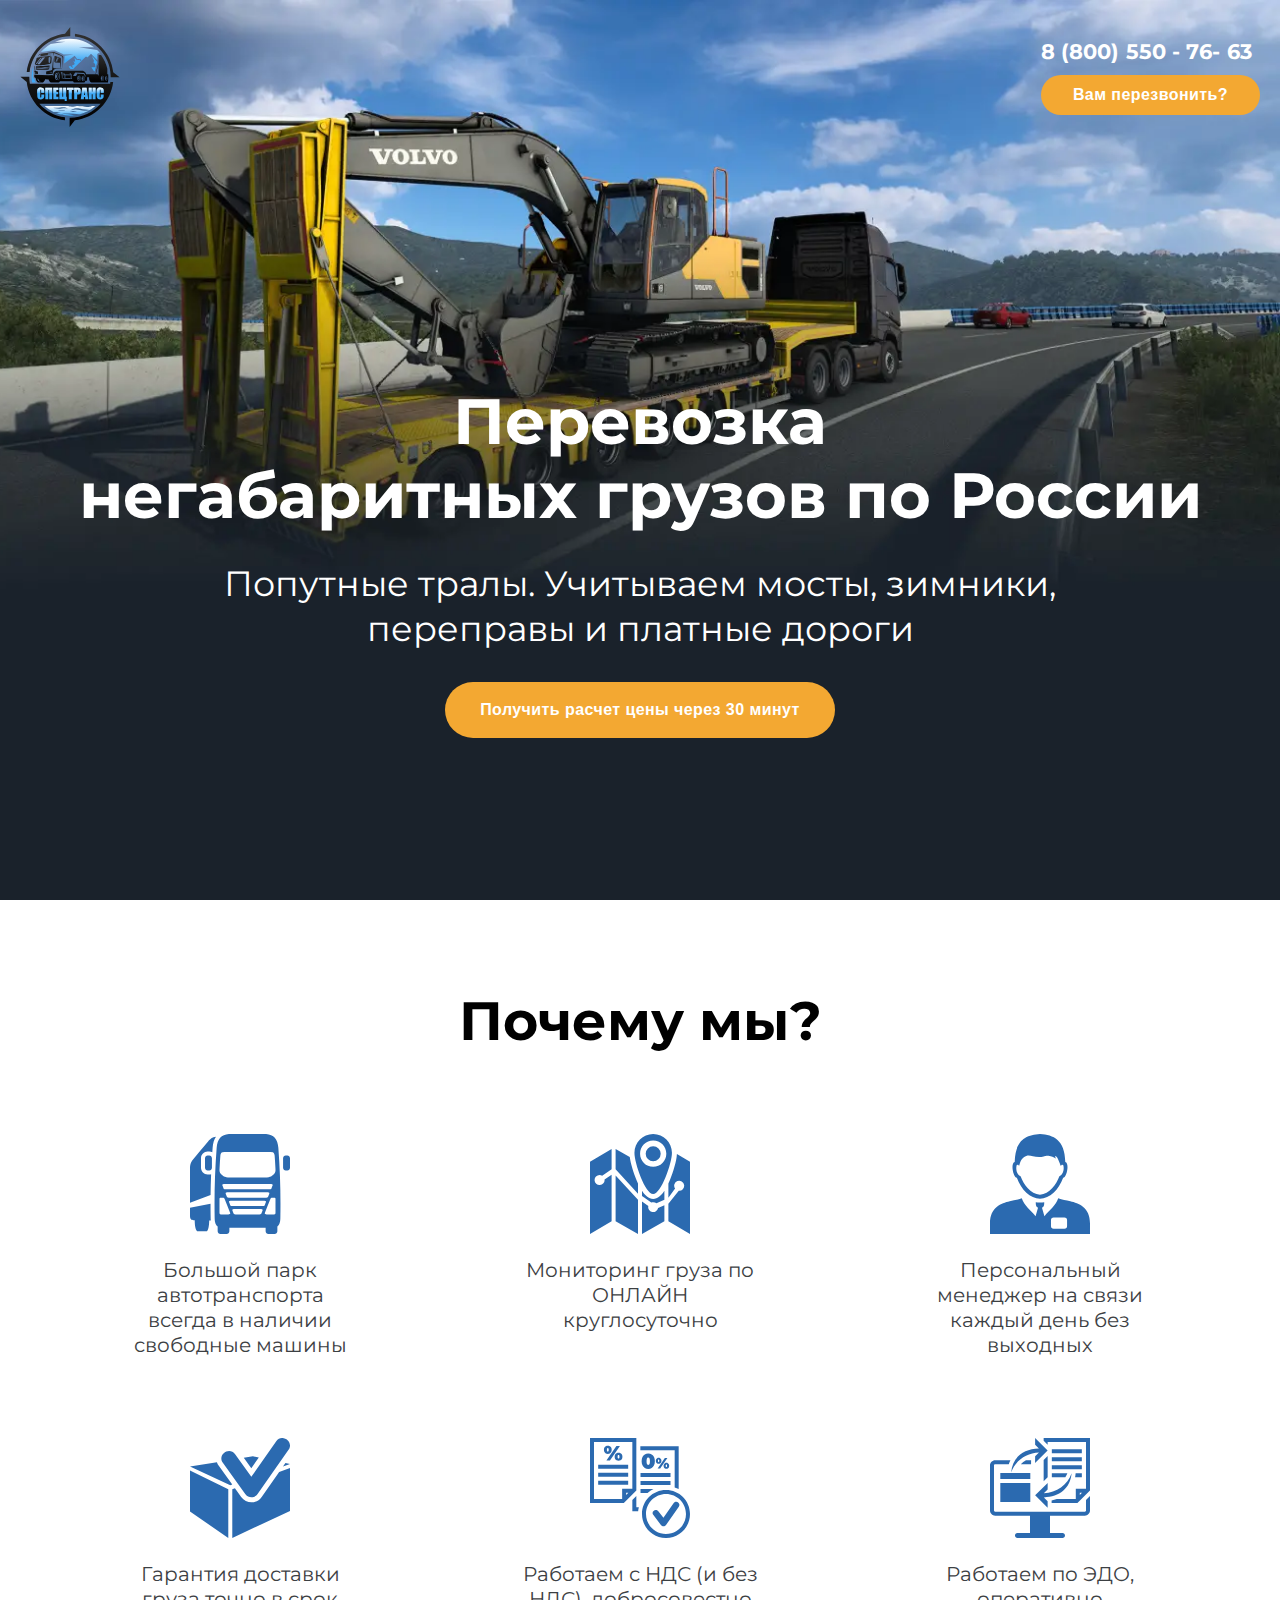
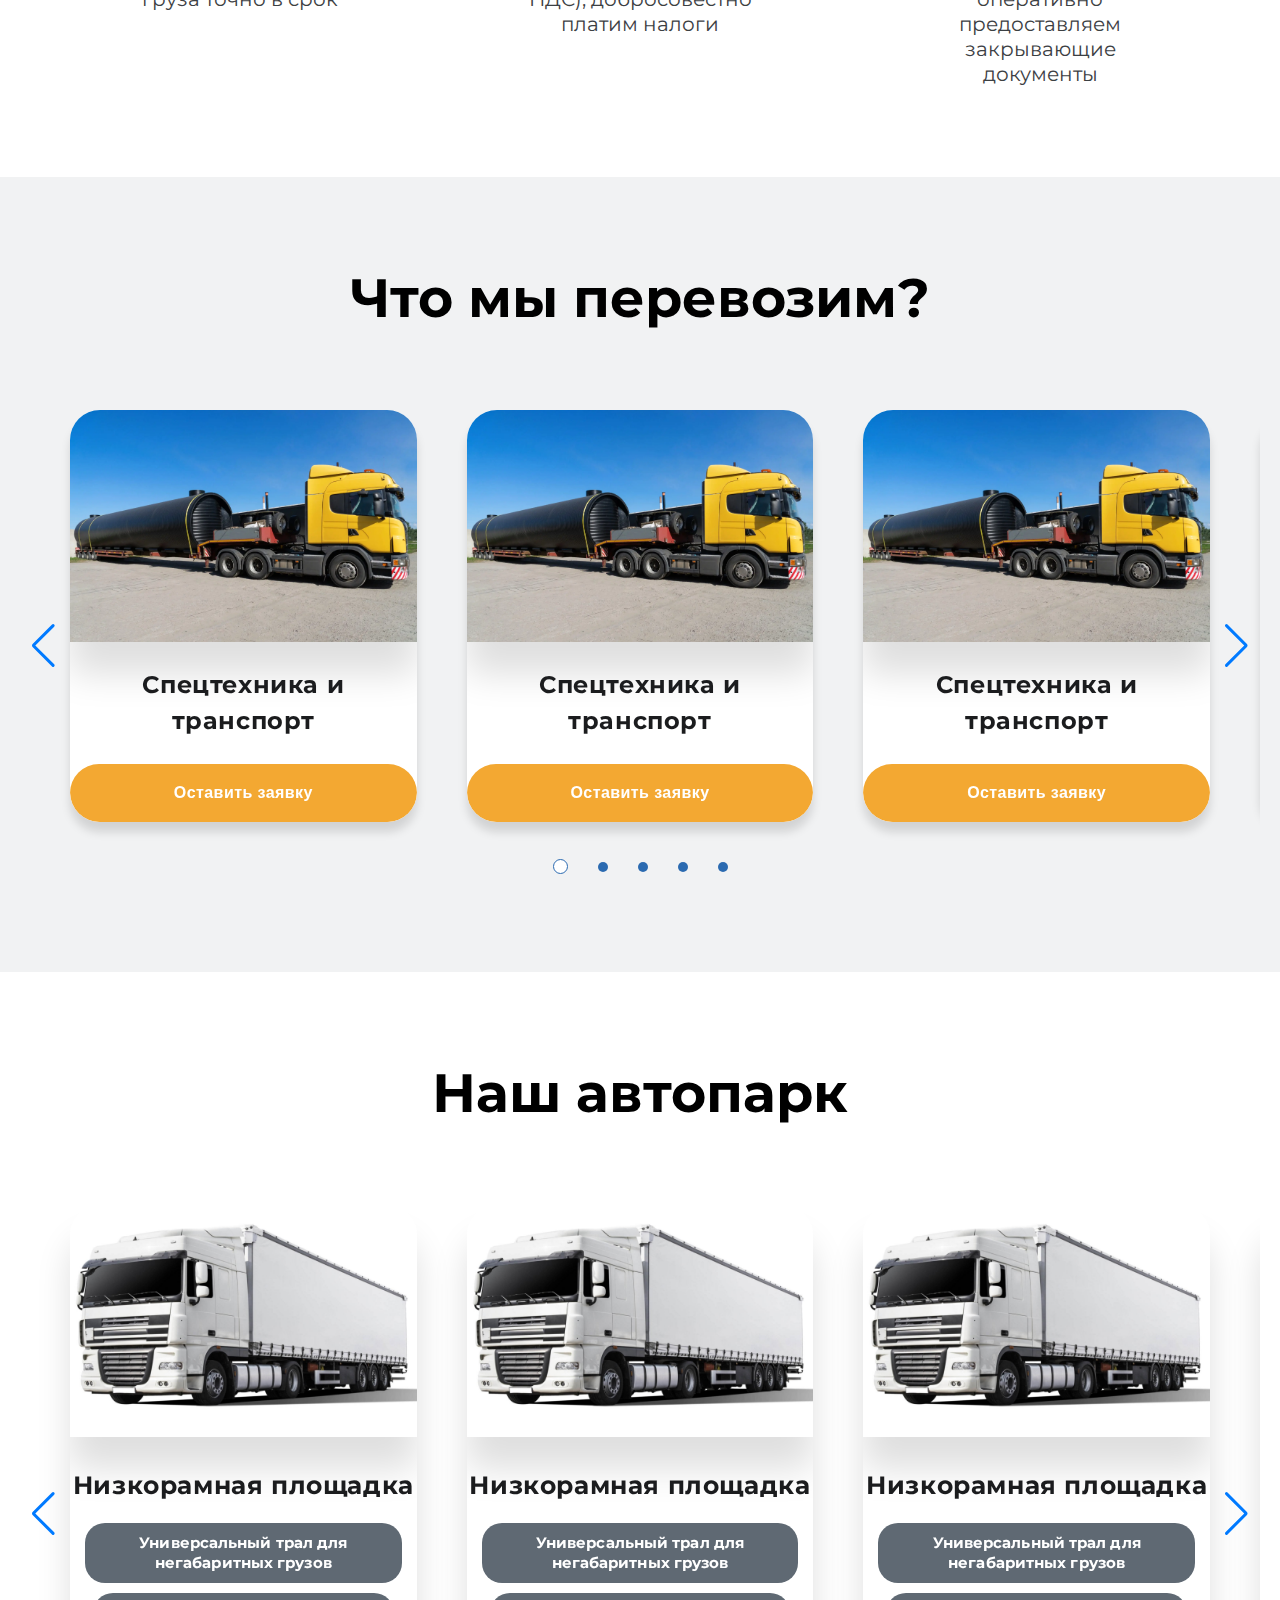
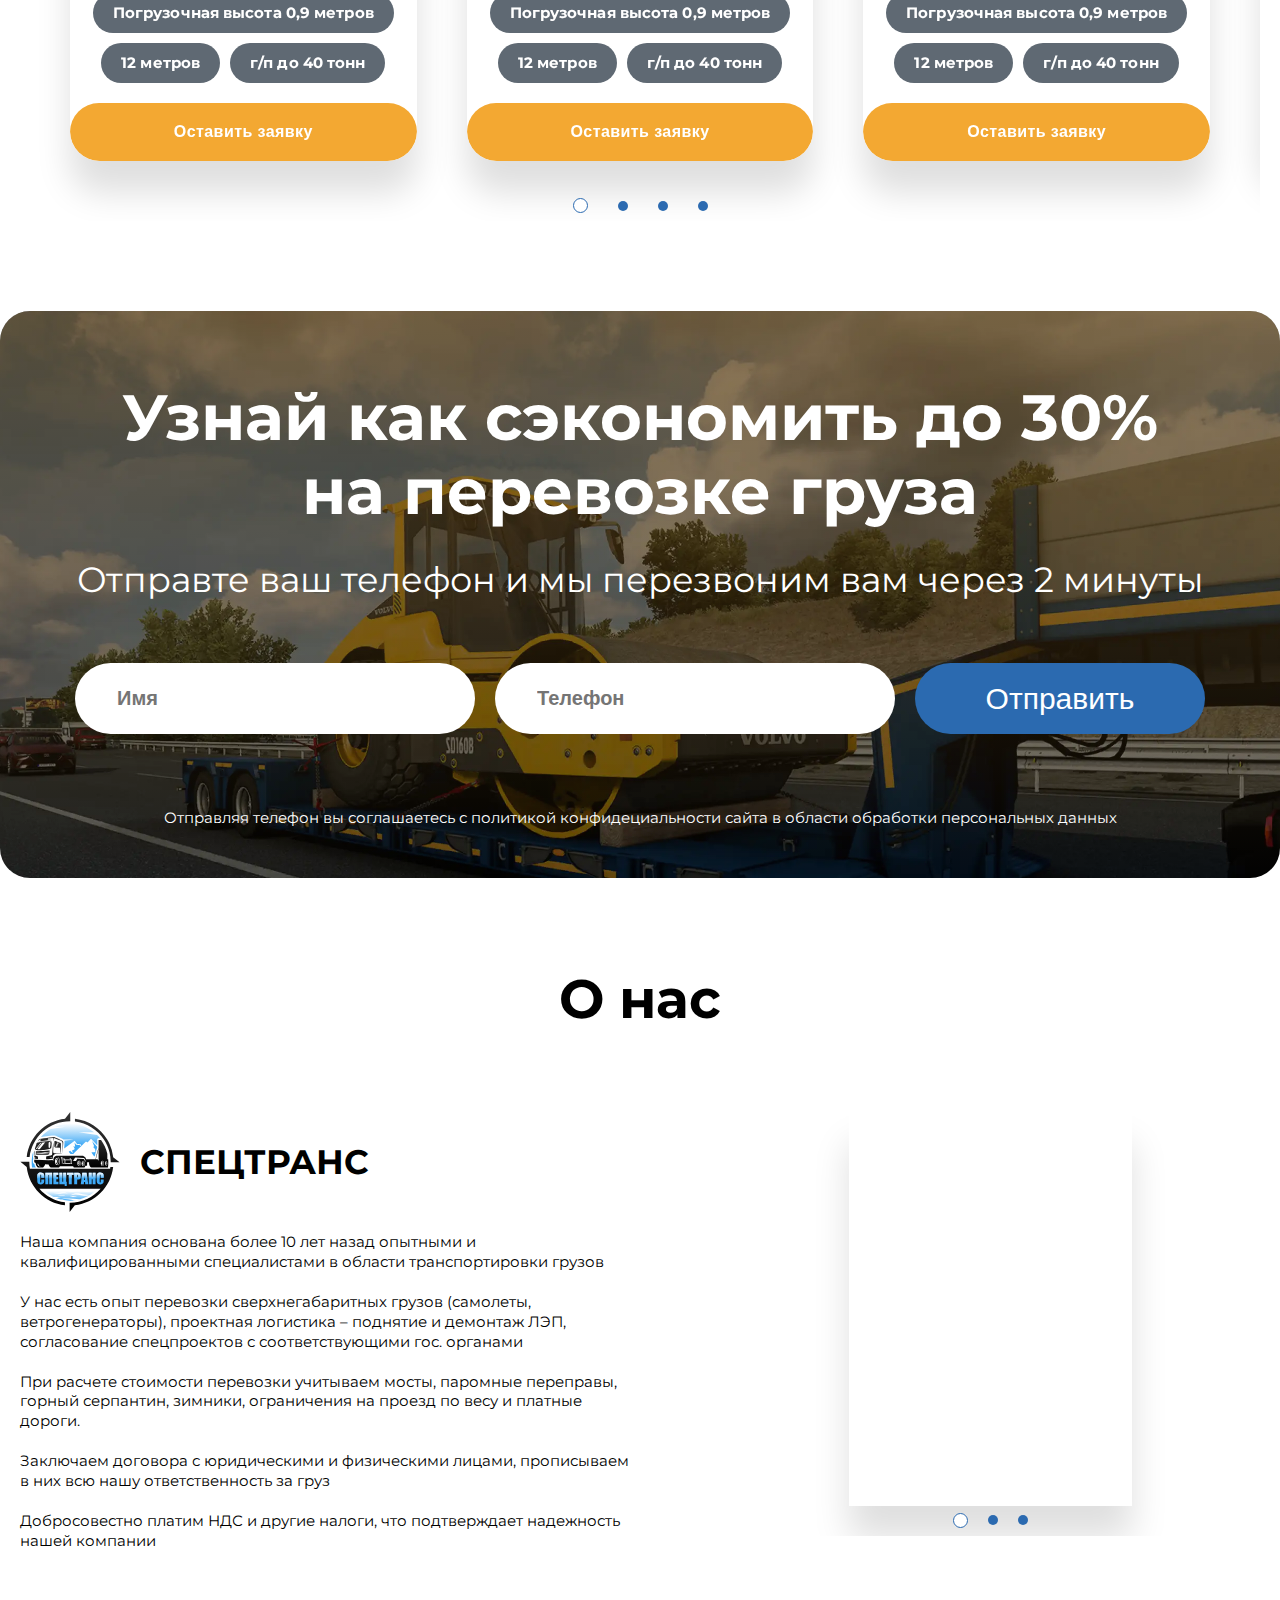
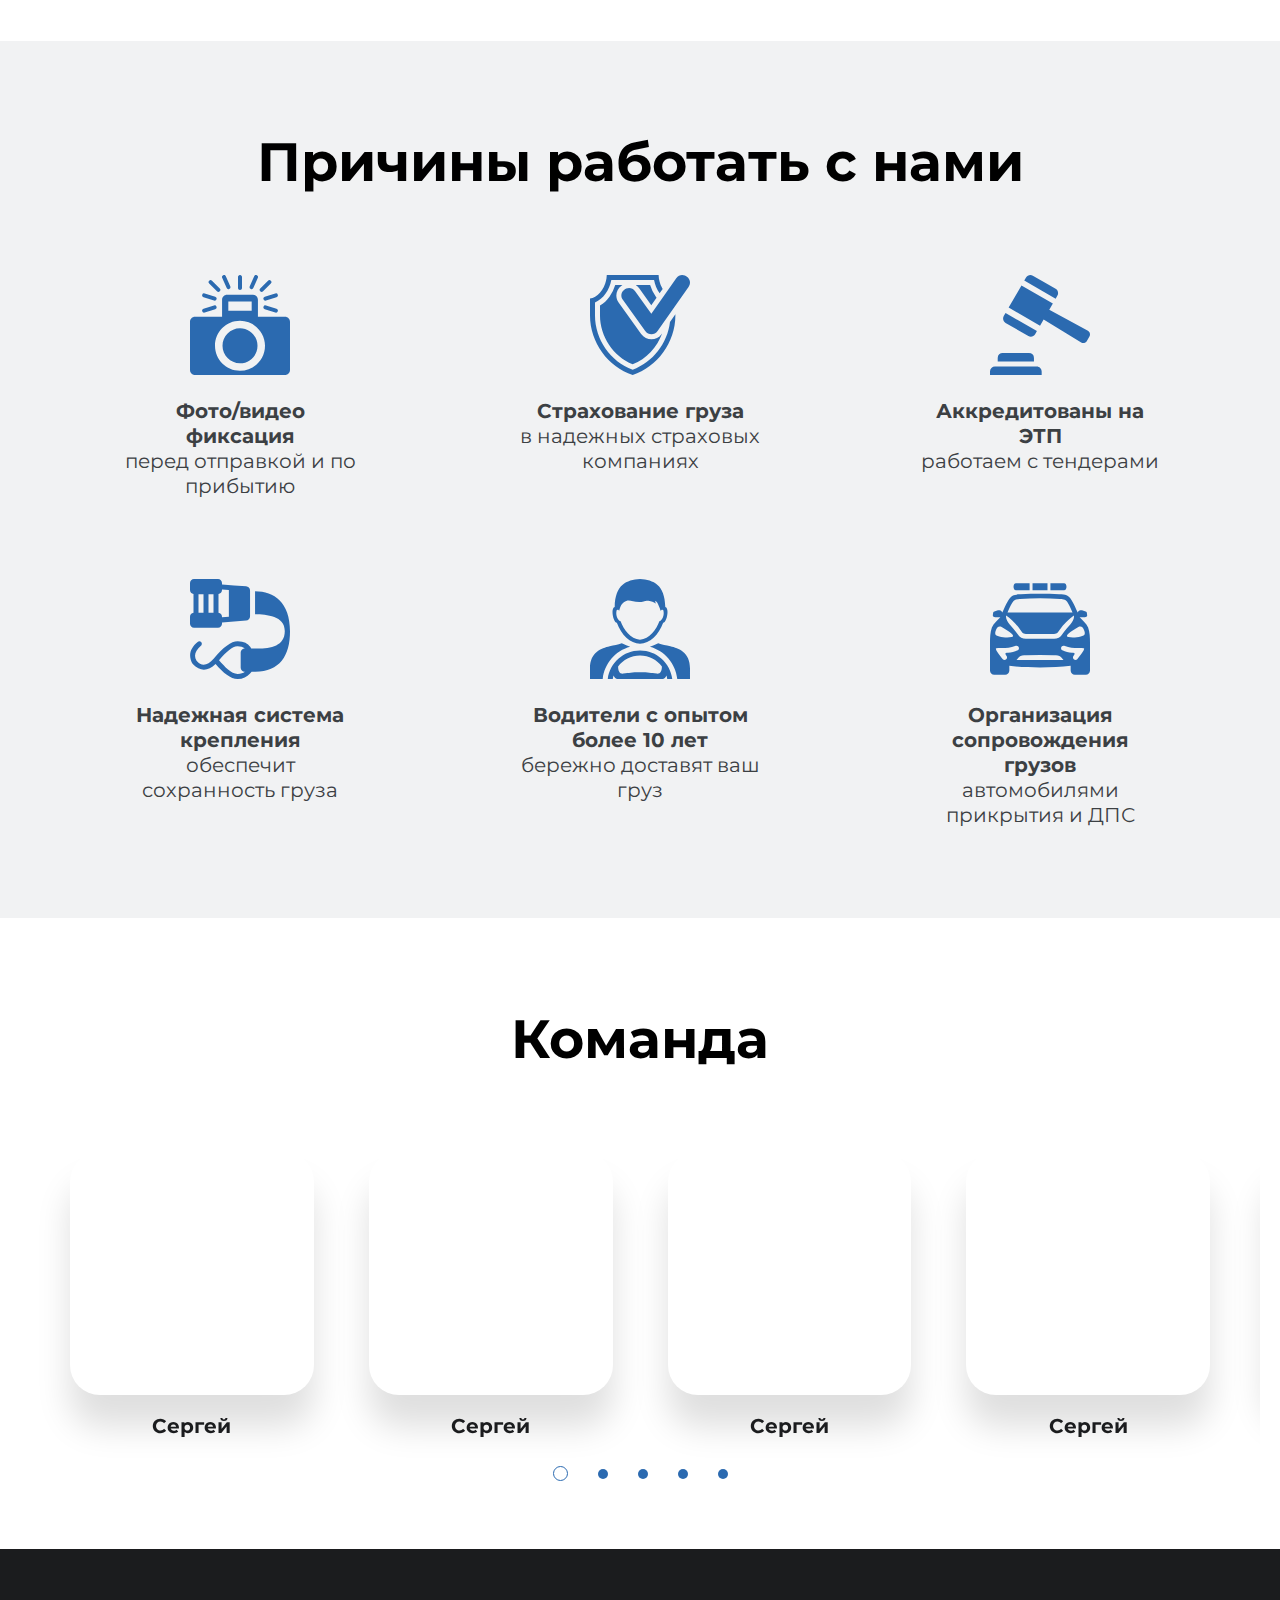
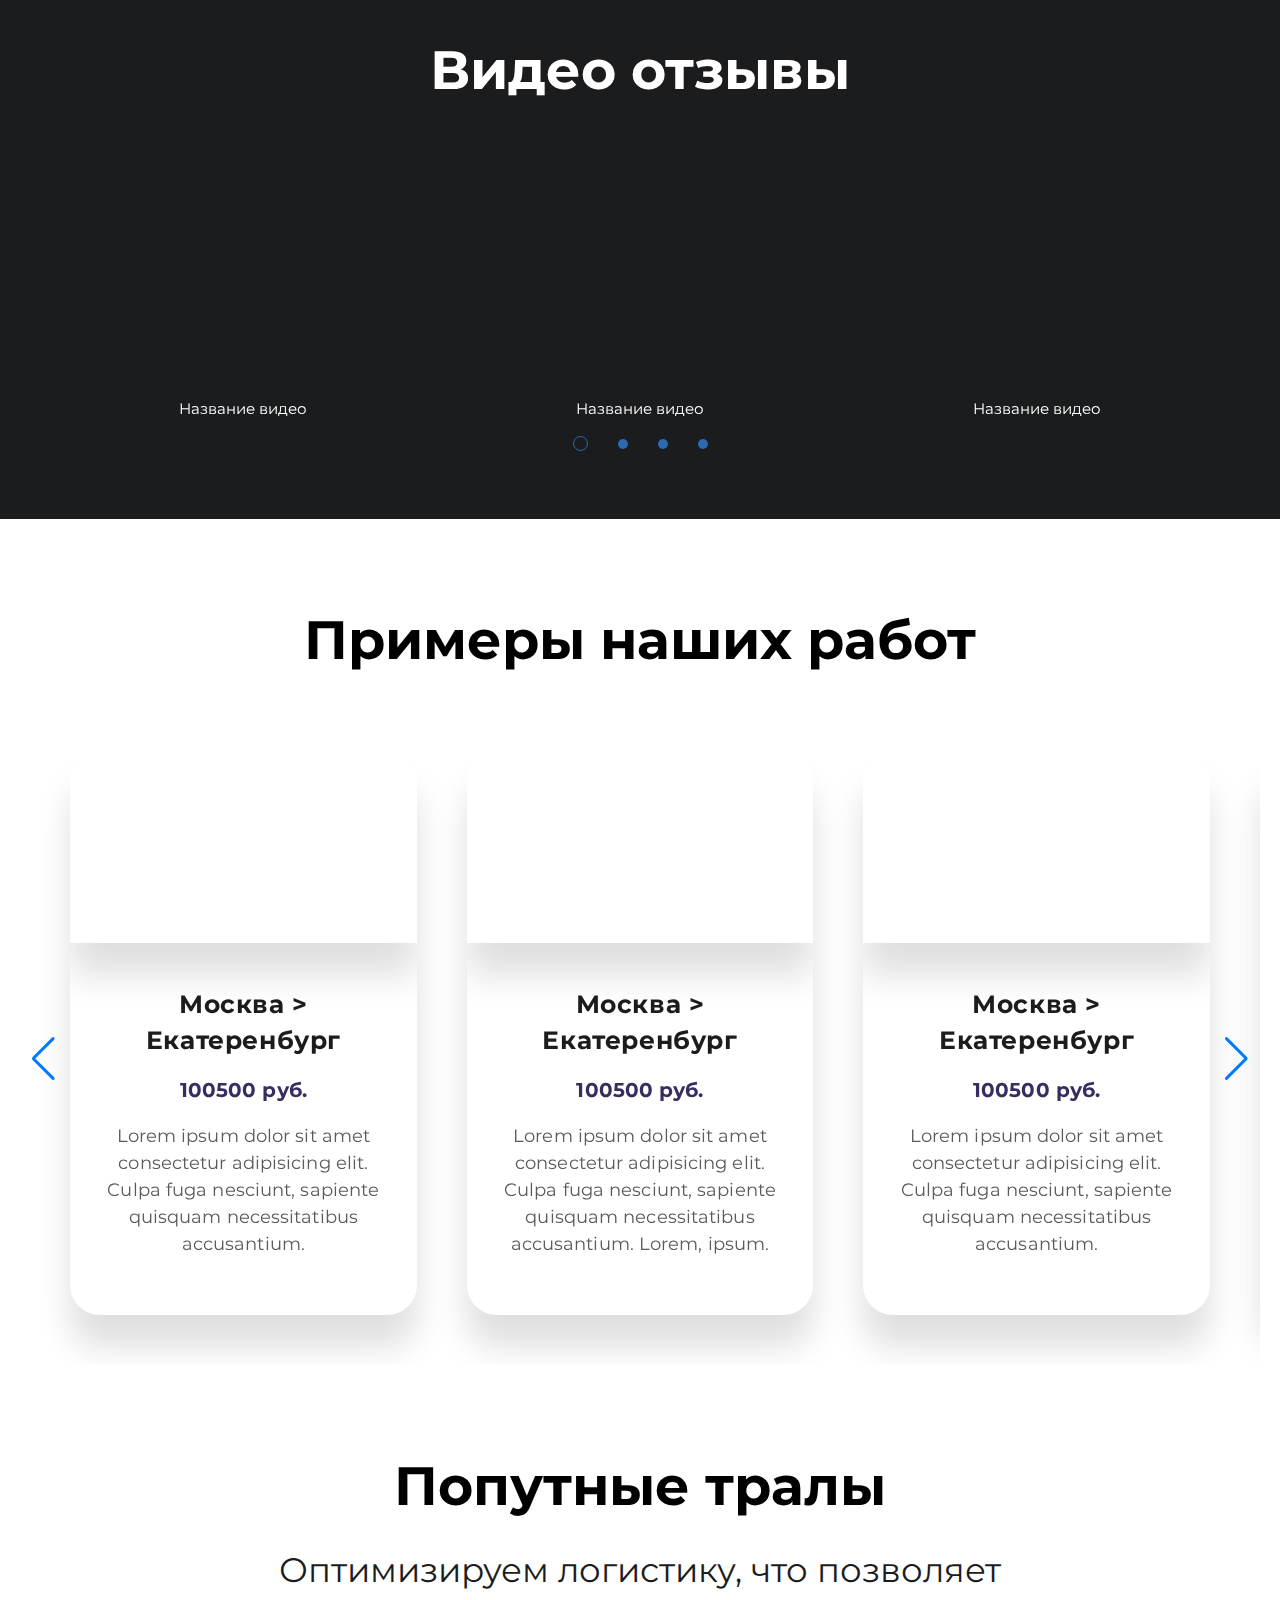
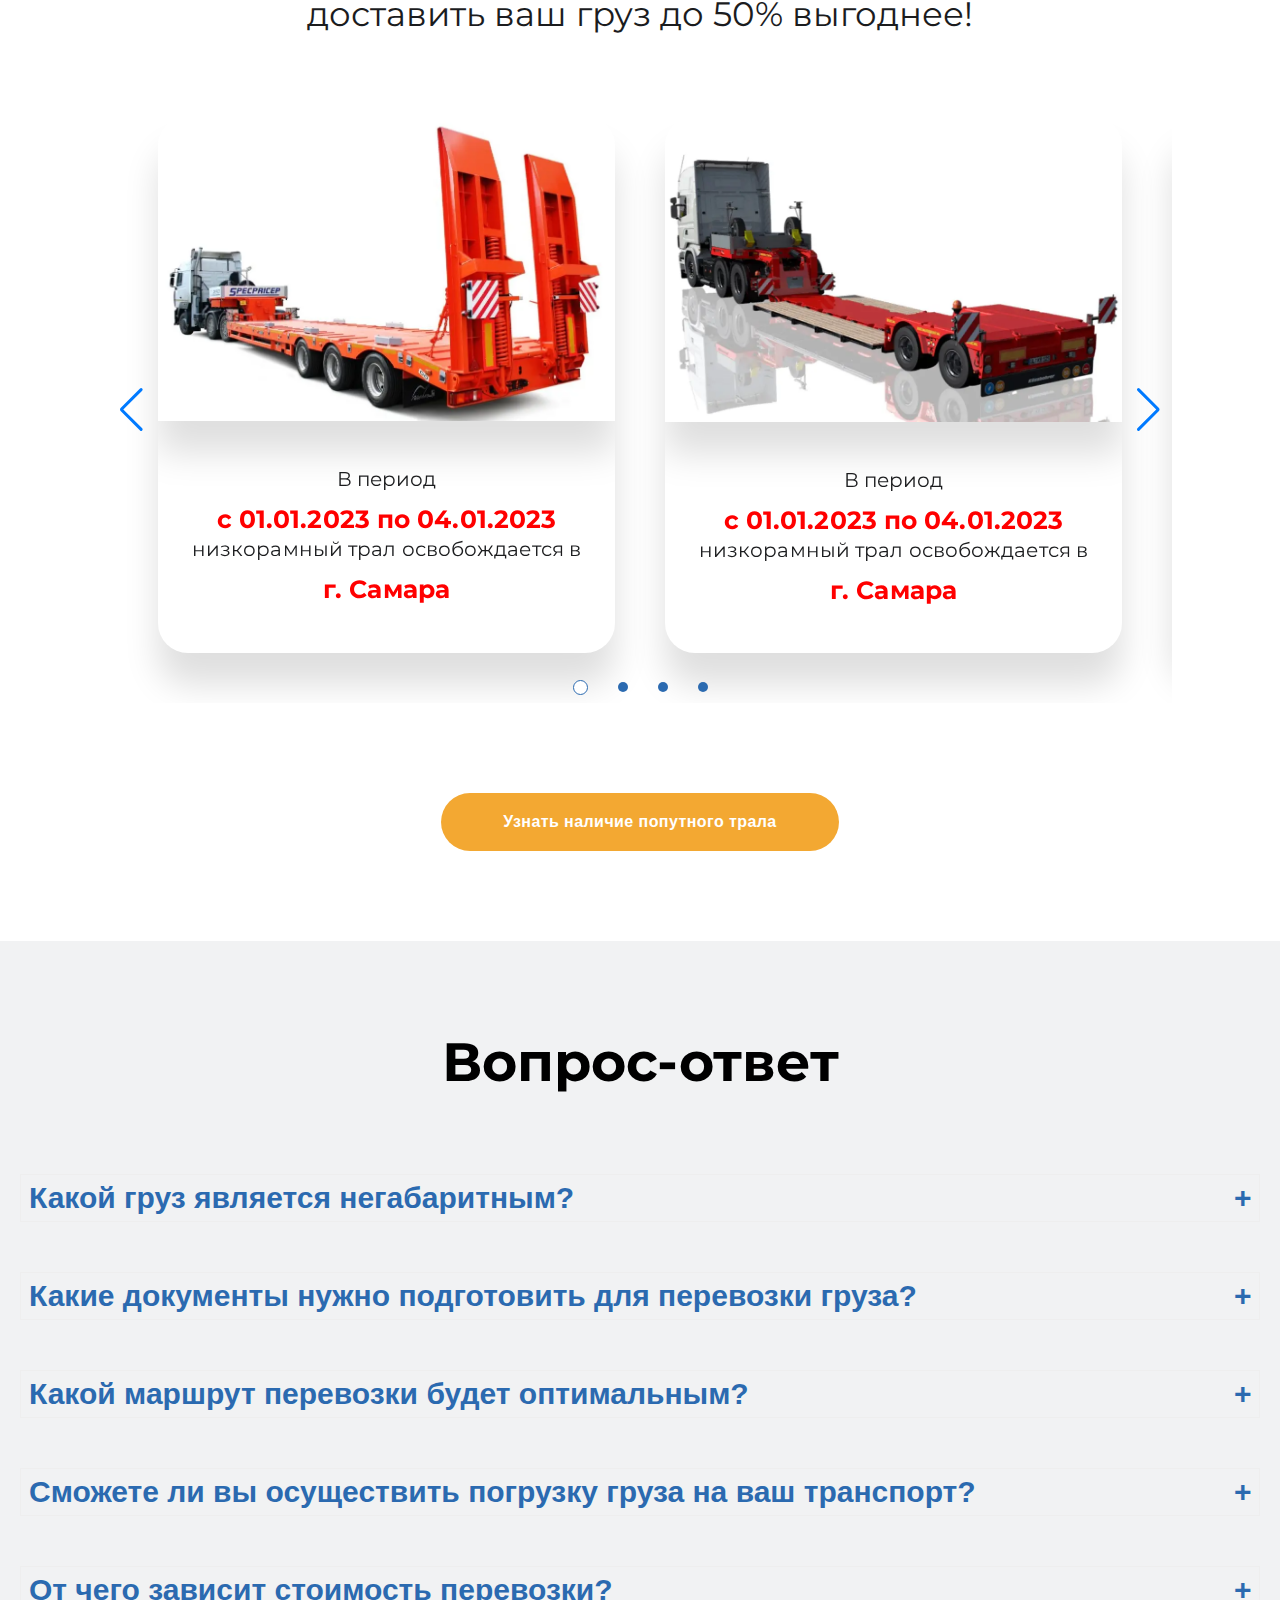
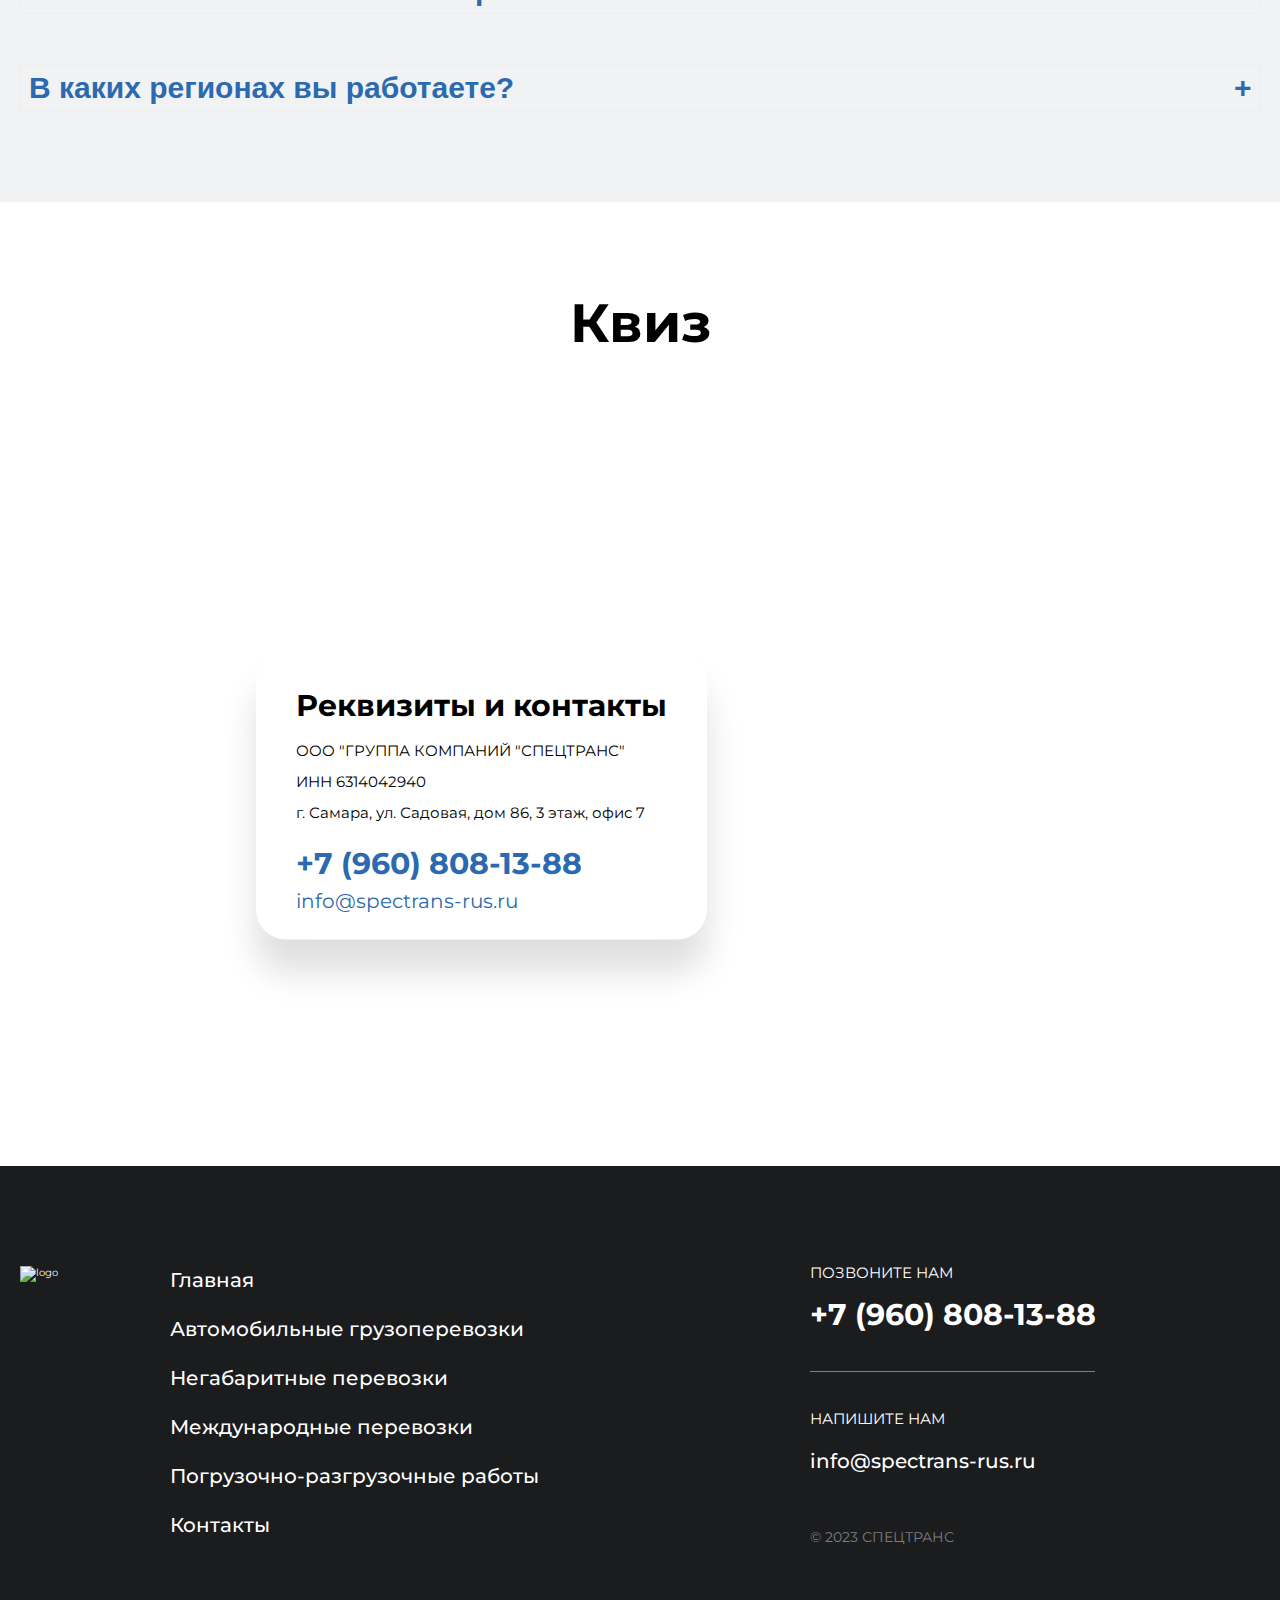
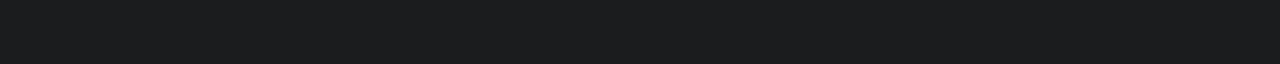
==== commit eaf5b8d7: "некоторые правки по разметке на переполнение и т.д." ====
--- a/index.html
+++ b/index.html
@@ -793,6 +793,32 @@
                     </div>
                 </div>
             </section>
+            <section class="modal" data-modal="open">
+                <div class="container">
+                    <div class="modal__inner">
+                        <div class="modal__inner__left modal__half">
+                            <h2 class="modal__inner__left__title"> Оставьте заявку</h2>
+                            <span class="modal__inner__subtitle">Мы свяжемся с вами в течении 15 минут</span>
+                            <div class="modal__inner__wrapper">
+                                <div class="modal__inner__wrapper__data">
+                                    <strong>Почта</strong>
+                                    <span>Вы можете написать нам</span>
+                                    <a href="mailto:info@spectrans-rus.ru">info@spectrans-rus.ru</a>
+                                </div>
+                                <div class="modal__inner__wrapper__data">
+                                    <strong>телефон</strong>
+                                    <span>Вы можете позвонить нам</span>
+                                    <a href="tel:+79608081388">+7 (960) 808-13-88</a>
+                                </div>
+                            </div>
+                        </div>
+                        <div class="modal__inner__right modal__half">
+            
+                        </div>
+                        <button class="modal__inner__close" data-modal="close">×</button>
+                    </div>
+                </div>
+            </section>
         </main>
         <footer class="footer">
             <div class="footer__top">
--- a/assets/css/style.css
+++ b/assets/css/style.css
@@ -1 +1 @@
-@charset "UTF-8";:root{--font-family:"Jost",sans-serif;--content-width:1280px;--content-fluid-width:1690px;--container-offset:20px;--container-width:calc(var(--content-width) + (var(--container-offset) * 2));--container-fluid-width:calc(var(--content-fluid-width) + (var(--container-offset) * 2));--light-color:#fff;--accent-color:#d52027;--dark-color:#141024;--text-colot:rgba(#141024,0.7);--Orange:#f3a832;--content-small-width:1240px;--container-small-width:calc(var(--content-small-width) + (var(--container-offset) * 2))}.custom-checkbox__field:checked+.custom-checkbox__content:after{opacity:1}.custom-checkbox__field:focus+.custom-checkbox__content:before{outline:2px solid red;outline-offset:2px}.custom-checkbox__field:disabled+.custom-checkbox__content{opacity:.4;pointer-events:none}@font-face{font-family:swiper-icons;src:url("data:application/font-woff;charset=utf-8;base64, [base64]//wADZ2x5ZgAAAywAAADMAAAD2MHtryVoZWFkAAABbAAAADAAAAA2E2+eoWhoZWEAAAGcAAAAHwAAACQC9gDzaG10eAAAAigAAAAZAAAArgJkABFsb2NhAAAC0AAAAFoAAABaFQAUGG1heHAAAAG8AAAAHwAAACAAcABAbmFtZQAAA/gAAAE5AAACXvFdBwlwb3N0AAAFNAAAAGIAAACE5s74hXjaY2BkYGAAYpf5Hu/j+W2+MnAzMYDAzaX6QjD6/4//Bxj5GA8AuRwMYGkAPywL13jaY2BkYGA88P8Agx4j+/8fQDYfA1AEBWgDAIB2BOoAeNpjYGRgYNBh4GdgYgABEMnIABJzYNADCQAACWgAsQB42mNgYfzCOIGBlYGB0YcxjYGBwR1Kf2WQZGhhYGBiYGVmgAFGBiQQkOaawtDAoMBQxXjg/wEGPcYDDA4wNUA2CCgwsAAAO4EL6gAAeNpj2M0gyAACqxgGNWBkZ2D4/wMA+xkDdgAAAHjaY2BgYGaAYBkGRgYQiAHyGMF8FgYHIM3DwMHABGQrMOgyWDLEM1T9/w8UBfEMgLzE////P/5//f/V/xv+r4eaAAeMbAxwIUYmIMHEgKYAYjUcsDAwsLKxc3BycfPw8jEQA/[base64]/uznmfPFBNODM2K7MTQ45YEAZqGP81AmGGcF3iPqOop0r1SPTaTbVkfUe4HXj97wYE+yNwWYxwWu4v1ugWHgo3S1XdZEVqWM7ET0cfnLGxWfkgR42o2PvWrDMBSFj/IHLaF0zKjRgdiVMwScNRAoWUoH78Y2icB/yIY09An6AH2Bdu/UB+yxopYshQiEvnvu0dURgDt8QeC8PDw7Fpji3fEA4z/PEJ6YOB5hKh4dj3EvXhxPqH/SKUY3rJ7srZ4FZnh1PMAtPhwP6fl2PMJMPDgeQ4rY8YT6Gzao0eAEA409DuggmTnFnOcSCiEiLMgxCiTI6Cq5DZUd3Qmp10vO0LaLTd2cjN4fOumlc7lUYbSQcZFkutRG7g6JKZKy0RmdLY680CDnEJ+UMkpFFe1RN7nxdVpXrC4aTtnaurOnYercZg2YVmLN/d/gczfEimrE/fs/bOuq29Zmn8tloORaXgZgGa78yO9/cnXm2BpaGvq25Dv9S4E9+5SIc9PqupJKhYFSSl47+Qcr1mYNAAAAeNptw0cKwkAAAMDZJA8Q7OUJvkLsPfZ6zFVERPy8qHh2YER+3i/BP83vIBLLySsoKimrqKqpa2hp6+jq6RsYGhmbmJqZSy0sraxtbO3sHRydnEMU4uR6yx7JJXveP7WrDycAAAAAAAH//wACeNpjYGRgYOABYhkgZgJCZgZNBkYGLQZtIJsFLMYAAAw3ALgAeNolizEKgDAQBCchRbC2sFER0YD6qVQiBCv/H9ezGI6Z5XBAw8CBK/m5iQQVauVbXLnOrMZv2oLdKFa8Pjuru2hJzGabmOSLzNMzvutpB3N42mNgZGBg4GKQYzBhYMxJLMlj4GBgAYow/P/PAJJhLM6sSoWKfWCAAwDAjgbRAAB42mNgYGBkAIIbCZo5IPrmUn0hGA0AO8EFTQAA");font-weight:400;font-style:normal}:root{--swiper-theme-color:#007aff}.swiper,:host{position:relative;display:block;margin-left:auto;margin-right:auto;z-index:1}.swiper{overflow:hidden;list-style:none;padding:0}.swiper-vertical>.swiper-wrapper{-ms-flex-direction:column;flex-direction:column}.swiper-wrapper{position:relative;width:100%;height:100%;z-index:1;display:-ms-flexbox;display:flex;transition-property:transform;transition-timing-function:var(--swiper-wrapper-transition-timing-function,initial);box-sizing:content-box}.swiper-android .swiper-slide,.swiper-ios .swiper-slide,.swiper-wrapper{transform:translateZ(0)}.swiper-horizontal{-ms-touch-action:pan-y;touch-action:pan-y}.swiper-vertical{-ms-touch-action:pan-x;touch-action:pan-x}.swiper-slide{-ms-flex-negative:0;flex-shrink:0;width:100%;height:100%;position:relative;transition-property:transform;display:block}.swiper-slide-invisible-blank{visibility:hidden}.swiper-autoheight,.swiper-autoheight .swiper-slide{height:auto}.swiper-autoheight .swiper-wrapper{-ms-flex-align:start;align-items:flex-start;transition-property:transform,height}.swiper-backface-hidden .swiper-slide{transform:translateZ(0);backface-visibility:hidden}.swiper-3d.swiper-css-mode .swiper-wrapper{perspective:1200px}.swiper-3d .swiper-wrapper{transform-style:preserve-3d}.swiper-3d{perspective:1200px}.swiper-3d .swiper-cube-shadow,.swiper-3d .swiper-slide{transform-style:preserve-3d}.swiper-css-mode>.swiper-wrapper{overflow:auto;scrollbar-width:none;-ms-overflow-style:none}.swiper-css-mode>.swiper-wrapper::-webkit-scrollbar{display:none}.swiper-css-mode>.swiper-wrapper>.swiper-slide{scroll-snap-align:start start}.swiper-css-mode.swiper-horizontal>.swiper-wrapper{-ms-scroll-snap-type:x mandatory;scroll-snap-type:x mandatory}.swiper-css-mode.swiper-vertical>.swiper-wrapper{-ms-scroll-snap-type:y mandatory;scroll-snap-type:y mandatory}.swiper-css-mode.swiper-free-mode>.swiper-wrapper{-ms-scroll-snap-type:none;scroll-snap-type:none}.swiper-css-mode.swiper-free-mode>.swiper-wrapper>.swiper-slide{scroll-snap-align:none}.swiper-css-mode.swiper-centered>.swiper-wrapper:before{content:"";-ms-flex-negative:0;flex-shrink:0;-ms-flex-order:9999;order:9999}.swiper-css-mode.swiper-centered>.swiper-wrapper>.swiper-slide{scroll-snap-align:center center;scroll-snap-stop:always}.swiper-css-mode.swiper-centered.swiper-horizontal>.swiper-wrapper>.swiper-slide:first-child{margin-inline-start:var(--swiper-centered-offset-before)}.swiper-css-mode.swiper-centered.swiper-horizontal>.swiper-wrapper:before{height:100%;min-height:1px;width:var(--swiper-centered-offset-after)}.swiper-css-mode.swiper-centered.swiper-vertical>.swiper-wrapper>.swiper-slide:first-child{margin-block-start:var(--swiper-centered-offset-before)}.swiper-css-mode.swiper-centered.swiper-vertical>.swiper-wrapper:before{width:100%;min-width:1px;height:var(--swiper-centered-offset-after)}.swiper-3d .swiper-slide-shadow,.swiper-3d .swiper-slide-shadow-bottom,.swiper-3d .swiper-slide-shadow-left,.swiper-3d .swiper-slide-shadow-right,.swiper-3d .swiper-slide-shadow-top{position:absolute;left:0;top:0;width:100%;height:100%;pointer-events:none;z-index:10}.swiper-3d .swiper-slide-shadow{background:rgba(0,0,0,.15)}.swiper-3d .swiper-slide-shadow-left{background-image:linear-gradient(270deg,rgba(0,0,0,.5),transparent)}.swiper-3d .swiper-slide-shadow-right{background-image:linear-gradient(90deg,rgba(0,0,0,.5),transparent)}.swiper-3d .swiper-slide-shadow-top{background-image:linear-gradient(0deg,rgba(0,0,0,.5),transparent)}.swiper-3d .swiper-slide-shadow-bottom{background-image:linear-gradient(180deg,rgba(0,0,0,.5),transparent)}.swiper-lazy-preloader{width:42px;height:42px;position:absolute;left:50%;top:50%;margin-left:-21px;margin-top:-21px;z-index:10;transform-origin:50%;box-sizing:border-box;border:4px solid var(--swiper-preloader-color,var(--swiper-theme-color));border-radius:50%;border-top-color:transparent}.swiper-watch-progress .swiper-slide-visible .swiper-lazy-preloader,.swiper:not(.swiper-watch-progress) .swiper-lazy-preloader{animation:a 1s infinite linear}.swiper-lazy-preloader-white{--swiper-preloader-color:#fff}.swiper-lazy-preloader-black{--swiper-preloader-color:#000}@keyframes a{0%{transform:rotate(0deg)}to{transform:rotate(1turn)}}.swiper-virtual .swiper-slide{-webkit-backface-visibility:hidden;transform:translateZ(0)}.swiper-virtual.swiper-css-mode .swiper-wrapper:after{content:"";position:absolute;left:0;top:0;pointer-events:none}.swiper-virtual.swiper-css-mode.swiper-horizontal .swiper-wrapper:after{height:1px;width:var(--swiper-virtual-size)}.swiper-virtual.swiper-css-mode.swiper-vertical .swiper-wrapper:after{width:1px;height:var(--swiper-virtual-size)}:root{--swiper-navigation-size:44px}.swiper-button-next,.swiper-button-prev{position:absolute;top:var(--swiper-navigation-top-offset,50%);width:calc(var(--swiper-navigation-size) / 44 * 27);height:var(--swiper-navigation-size);margin-top:calc(0px - var(--swiper-navigation-size) / 2);z-index:10;cursor:pointer;display:-ms-flexbox;display:flex;-ms-flex-align:center;align-items:center;-ms-flex-pack:center;justify-content:center;color:var(--swiper-navigation-color,var(--swiper-theme-color))}.swiper-button-next.swiper-button-disabled,.swiper-button-prev.swiper-button-disabled{opacity:.35;cursor:auto;pointer-events:none}.swiper-button-next.swiper-button-hidden,.swiper-button-prev.swiper-button-hidden{opacity:0;cursor:auto;pointer-events:none}.swiper-navigation-disabled .swiper-button-next,.swiper-navigation-disabled .swiper-button-prev{display:none!important}.swiper-button-next svg,.swiper-button-prev svg{width:100%;height:100%;object-fit:contain;transform-origin:center}.swiper-rtl .swiper-button-next svg,.swiper-rtl .swiper-button-prev svg{transform:rotate(180deg)}.swiper-button-prev,.swiper-rtl .swiper-button-next{left:var(--swiper-navigation-sides-offset,10px);right:auto}.swiper-button-lock{display:none}.swiper-button-next:after,.swiper-button-prev:after{font-family:swiper-icons;font-size:var(--swiper-navigation-size);text-transform:none!important;letter-spacing:0;font-variant:normal;line-height:1}.swiper-button-prev:after,.swiper-rtl .swiper-button-next:after{content:"prev"}.swiper-button-next,.swiper-rtl .swiper-button-prev{right:var(--swiper-navigation-sides-offset,10px);left:auto}.swiper-button-next:after,.swiper-rtl .swiper-button-prev:after{content:"next"}.swiper-pagination{position:absolute;text-align:center;transition:opacity .3s;transform:translateZ(0);z-index:10}.swiper-pagination.swiper-pagination-hidden{opacity:0}.swiper-pagination-disabled>.swiper-pagination,.swiper-pagination.swiper-pagination-disabled{display:none!important}.swiper-horizontal>.swiper-pagination-bullets,.swiper-pagination-bullets.swiper-pagination-horizontal,.swiper-pagination-custom,.swiper-pagination-fraction{bottom:var(--swiper-pagination-bottom,8px);top:var(--swiper-pagination-top,auto);left:0;width:100%}.swiper-pagination-bullets-dynamic{overflow:hidden;font-size:0}.swiper-pagination-bullets-dynamic .swiper-pagination-bullet{transform:scale(.33);position:relative}.swiper-pagination-bullets-dynamic .swiper-pagination-bullet-active,.swiper-pagination-bullets-dynamic .swiper-pagination-bullet-active-main{transform:scale(1)}.swiper-pagination-bullets-dynamic .swiper-pagination-bullet-active-prev{transform:scale(.66)}.swiper-pagination-bullets-dynamic .swiper-pagination-bullet-active-prev-prev{transform:scale(.33)}.swiper-pagination-bullets-dynamic .swiper-pagination-bullet-active-next{transform:scale(.66)}.swiper-pagination-bullets-dynamic .swiper-pagination-bullet-active-next-next{transform:scale(.33)}.swiper-pagination-bullet{width:var(--swiper-pagination-bullet-width,var(--swiper-pagination-bullet-size,8px));height:var(--swiper-pagination-bullet-height,var(--swiper-pagination-bullet-size,8px));display:inline-block;border-radius:var(--swiper-pagination-bullet-border-radius,50%);background:var(--swiper-pagination-bullet-inactive-color,#000);opacity:var(--swiper-pagination-bullet-inactive-opacity,.2)}button.swiper-pagination-bullet{border:none;margin:0;padding:0;box-shadow:none;-webkit-appearance:none;appearance:none}.swiper-pagination-clickable .swiper-pagination-bullet{cursor:pointer}.swiper-pagination-bullet:only-child{display:none!important}.swiper-pagination-bullet-active{opacity:var(--swiper-pagination-bullet-opacity,1);background:var(--swiper-pagination-color,var(--swiper-theme-color))}.swiper-pagination-vertical.swiper-pagination-bullets,.swiper-vertical>.swiper-pagination-bullets{right:var(--swiper-pagination-right,8px);left:var(--swiper-pagination-left,auto);top:50%;transform:translate3d(0,-50%,0)}.swiper-pagination-vertical.swiper-pagination-bullets .swiper-pagination-bullet,.swiper-vertical>.swiper-pagination-bullets .swiper-pagination-bullet{margin:var(--swiper-pagination-bullet-vertical-gap,6px) 0;display:block}.swiper-pagination-vertical.swiper-pagination-bullets.swiper-pagination-bullets-dynamic,.swiper-vertical>.swiper-pagination-bullets.swiper-pagination-bullets-dynamic{top:50%;transform:translateY(-50%);width:8px}.swiper-pagination-vertical.swiper-pagination-bullets.swiper-pagination-bullets-dynamic .swiper-pagination-bullet,.swiper-vertical>.swiper-pagination-bullets.swiper-pagination-bullets-dynamic .swiper-pagination-bullet{display:inline-block;transition:transform .2s,top .2s}.swiper-horizontal>.swiper-pagination-bullets .swiper-pagination-bullet,.swiper-pagination-horizontal.swiper-pagination-bullets .swiper-pagination-bullet{margin:0 var(--swiper-pagination-bullet-horizontal-gap,4px)}.swiper-horizontal>.swiper-pagination-bullets.swiper-pagination-bullets-dynamic,.swiper-pagination-horizontal.swiper-pagination-bullets.swiper-pagination-bullets-dynamic{left:50%;transform:translateX(-50%);white-space:nowrap}.swiper-horizontal>.swiper-pagination-bullets.swiper-pagination-bullets-dynamic .swiper-pagination-bullet,.swiper-pagination-horizontal.swiper-pagination-bullets.swiper-pagination-bullets-dynamic .swiper-pagination-bullet{transition:transform .2s,left .2s}.swiper-horizontal.swiper-rtl>.swiper-pagination-bullets-dynamic .swiper-pagination-bullet{transition:transform .2s,right .2s}.swiper-pagination-fraction{color:var(--swiper-pagination-fraction-color,inherit)}.swiper-pagination-progressbar{background:var(--swiper-pagination-progressbar-bg-color,rgba(0,0,0,.25));position:absolute}.swiper-pagination-progressbar .swiper-pagination-progressbar-fill{background:var(--swiper-pagination-color,var(--swiper-theme-color));position:absolute;left:0;top:0;width:100%;height:100%;transform:scale(0);transform-origin:left top}.swiper-rtl .swiper-pagination-progressbar .swiper-pagination-progressbar-fill{transform-origin:right top}.swiper-horizontal>.swiper-pagination-progressbar,.swiper-pagination-progressbar.swiper-pagination-horizontal,.swiper-pagination-progressbar.swiper-pagination-vertical.swiper-pagination-progressbar-opposite,.swiper-vertical>.swiper-pagination-progressbar.swiper-pagination-progressbar-opposite{width:100%;height:var(--swiper-pagination-progressbar-size,4px);left:0;top:0}.swiper-horizontal>.swiper-pagination-progressbar.swiper-pagination-progressbar-opposite,.swiper-pagination-progressbar.swiper-pagination-horizontal.swiper-pagination-progressbar-opposite,.swiper-pagination-progressbar.swiper-pagination-vertical,.swiper-vertical>.swiper-pagination-progressbar{width:var(--swiper-pagination-progressbar-size,4px);height:100%;left:0;top:0}.swiper-pagination-lock{display:none}.swiper-scrollbar{border-radius:var(--swiper-scrollbar-border-radius,10px);position:relative;-ms-touch-action:none;touch-action:none;background:var(--swiper-scrollbar-bg-color,rgba(0,0,0,.1))}.swiper-scrollbar-disabled>.swiper-scrollbar,.swiper-scrollbar.swiper-scrollbar-disabled{display:none!important}.swiper-horizontal>.swiper-scrollbar,.swiper-scrollbar.swiper-scrollbar-horizontal{position:absolute;left:var(--swiper-scrollbar-sides-offset,1%);bottom:var(--swiper-scrollbar-bottom,4px);top:var(--swiper-scrollbar-top,auto);z-index:50;height:var(--swiper-scrollbar-size,4px);width:calc(100% - 2 * var(--swiper-scrollbar-sides-offset, 0.01))}.swiper-scrollbar.swiper-scrollbar-vertical,.swiper-vertical>.swiper-scrollbar{position:absolute;left:var(--swiper-scrollbar-left,auto);right:var(--swiper-scrollbar-right,4px);top:var(--swiper-scrollbar-sides-offset,1%);z-index:50;width:var(--swiper-scrollbar-size,4px);height:calc(100% - 2 * var(--swiper-scrollbar-sides-offset, 0.01))}.swiper-scrollbar-drag{height:100%;width:100%;position:relative;background:var(--swiper-scrollbar-drag-bg-color,rgba(0,0,0,.5));border-radius:var(--swiper-scrollbar-border-radius,10px);left:0;top:0}.swiper-scrollbar-cursor-drag{cursor:move}.swiper-scrollbar-lock{display:none}.swiper-zoom-container{width:100%;height:100%;display:-ms-flexbox;display:flex;-ms-flex-pack:center;justify-content:center;-ms-flex-align:center;align-items:center;text-align:center}.swiper-zoom-container>canvas,.swiper-zoom-container>img,.swiper-zoom-container>svg{max-width:100%;max-height:100%;object-fit:contain}.swiper-slide-zoomed{cursor:move;-ms-touch-action:none;touch-action:none}.swiper .swiper-notification{position:absolute;left:0;top:0;pointer-events:none;opacity:0;z-index:-1000}.swiper-free-mode>.swiper-wrapper{transition-timing-function:ease-out;margin:0 auto}.swiper-grid>.swiper-wrapper{-ms-flex-wrap:wrap;flex-wrap:wrap}.swiper-grid-column>.swiper-wrapper{-ms-flex-wrap:wrap;flex-wrap:wrap;-ms-flex-direction:column;flex-direction:column}.swiper-fade.swiper-free-mode .swiper-slide{transition-timing-function:ease-out}.swiper-fade .swiper-slide{pointer-events:none;transition-property:opacity}.swiper-fade .swiper-slide .swiper-slide{pointer-events:none}.swiper-fade .swiper-slide-active,.swiper-fade .swiper-slide-active .swiper-slide-active{pointer-events:auto}.swiper-cube{overflow:visible}.swiper-cube .swiper-slide{pointer-events:none;backface-visibility:hidden;z-index:1;visibility:hidden;transform-origin:0 0;width:100%;height:100%}.swiper-cube .swiper-slide .swiper-slide{pointer-events:none}.swiper-cube.swiper-rtl .swiper-slide{transform-origin:100% 0}.swiper-cube .swiper-slide-active,.swiper-cube .swiper-slide-active .swiper-slide-active{pointer-events:auto}.swiper-cube .swiper-slide-active,.swiper-cube .swiper-slide-next,.swiper-cube .swiper-slide-prev{pointer-events:auto;visibility:visible}.swiper-cube .swiper-cube-shadow{position:absolute;left:0;bottom:0;width:100%;height:100%;opacity:.6;z-index:0}.swiper-cube .swiper-cube-shadow:before{content:"";background:#000;position:absolute;left:0;top:0;bottom:0;right:0;filter:blur(50px)}.swiper-cube .swiper-slide-next+.swiper-slide{pointer-events:auto;visibility:visible}.swiper-cube .swiper-slide-shadow-cube.swiper-slide-shadow-bottom,.swiper-cube .swiper-slide-shadow-cube.swiper-slide-shadow-left,.swiper-cube .swiper-slide-shadow-cube.swiper-slide-shadow-right,.swiper-cube .swiper-slide-shadow-cube.swiper-slide-shadow-top{z-index:0;backface-visibility:hidden}.swiper-flip{overflow:visible}.swiper-flip .swiper-slide{pointer-events:none;backface-visibility:hidden;z-index:1}.swiper-flip .swiper-slide .swiper-slide{pointer-events:none}.swiper-flip .swiper-slide-active,.swiper-flip .swiper-slide-active .swiper-slide-active{pointer-events:auto}.swiper-flip .swiper-slide-shadow-flip.swiper-slide-shadow-bottom,.swiper-flip .swiper-slide-shadow-flip.swiper-slide-shadow-left,.swiper-flip .swiper-slide-shadow-flip.swiper-slide-shadow-right,.swiper-flip .swiper-slide-shadow-flip.swiper-slide-shadow-top{z-index:0;backface-visibility:hidden}.swiper-creative .swiper-slide{backface-visibility:hidden;overflow:hidden;transition-property:transform,opacity,height}.swiper-cards{overflow:visible}.swiper-cards .swiper-slide{transform-origin:center bottom;backface-visibility:hidden;overflow:hidden}.ac{margin-top:8px;border:1px solid #eee;background-color:#fff;box-sizing:border-box}.ac .ac-header{margin:0;padding:0}.ac .ac-trigger{font:700 16px Arial,sans-serif;color:#111;text-align:left;width:100%;padding:8px 32px 8px 8px;display:block;cursor:pointer;background-color:transparent;transition:color .25s ease;position:relative;text-decoration:none;margin:0;border:0}.ac .ac-trigger:after{content:"+";text-align:center;width:15px;transform:translateY(-50%);position:absolute;right:10px;top:50%}.ac .ac-trigger:focus{color:#8a8a8a}.ac .ac-panel{overflow:hidden;transition-property:height,visibility;transition-timing-function:ease}.ac .ac-panel .ac-text{font:15px/24px Arial,sans-serif;color:#111;padding:8px;margin:0}.ac.js-enabled .ac-panel{visibility:hidden}.ac.is-active .ac-panel{visibility:visible}.ac.is-active>.ac-header .ac-trigger:after{content:"–"}@font-face{font-family:Montserrat;src:url(../fonts/Montserrat-Light.woff) format("woff");font-weight:300;font-display:swap;font-style:normal}@font-face{font-family:Montserrat;src:url(../fonts/Montserrat-Regular.woff) format("woff");font-weight:400;font-display:swap;font-style:normal}@font-face{font-family:Montserrat;src:url(../fonts/Montserrat-Medium.woff) format("woff");font-weight:500;font-display:swap;font-style:normal}@font-face{font-family:Montserrat;src:url(../fonts/Montserrat-SemiBold.woff) format("woff");font-weight:600;font-display:swap;font-style:normal}@font-face{font-family:Montserrat;src:url(../fonts/Montserrat-Bold.woff) format("woff");font-weight:700;font-display:swap;font-style:normal}*,:after,:before{font-size:10px;box-sizing:border-box}img{height:auto;max-width:100%;object-fit:cover}a{text-decoration:none;color:inherit}.btn-reset{border:none;background-color:transparent;cursor:pointer}.btn-reset,.h-reset,.list-reset{padding:0;margin:0}.list-reset{list-style:none}.background-center{background-position:50%;background-repeat:no-repeat;background-size:cover}.button__orange{border-radius:55px;background:var(--Orange);color:#fff;font-size:16px;font-weight:700;line-height:16px;letter-spacing:.427px;transition:background .3s linear}.button__orange:hover{background:#e5910d}.title-big{color:#fff;text-align:center;font-size:64px;font-style:normal;font-weight:700;line-height:115.625%}@media (max-width:1150px){.title-big{font-size:5.2rem}}@media (max-width:992px){.title-big{font-size:4rem}}@media (max-width:768px){.title-big{font-size:3.4rem}}.title-medium{color:#000;text-align:center;font-size:54px;font-style:normal;font-weight:700;line-height:118.519%}@media (max-width:992px){.title-medium{font-size:4.2rem}}@media (max-width:576px){.title-medium{font-size:3.4rem}}body,html{height:100%;scroll-behavior:smooth;color:#fff;font-weight:400;font-style:normal;font-family:Montserrat;margin:0}.main{height:100%;-ms-flex:1 0 auto;flex:1 0 auto}._lock{overflow:hidden}.container{width:100%;max-width:var(--container-width);margin:0 auto;padding:0 2rem}.container--small{max-width:var(--container-small-width)}.container_slider{margin:0 auto;max-width:1064px}.about{padding:9rem 0}@media (max-width:576px){.about{padding:6rem 0}}.about__inner__title{padding-bottom:8rem}@media (max-width:768px){.about__inner__title{padding-bottom:1rem}}.about__inner__left{min-width:50%}.about__inner__left__wrapper{display:-ms-flexbox;display:flex;-ms-flex-align:center;align-items:center;column-gap:2rem}@media (max-width:768px){.about__inner__left__wrapper{-ms-flex-pack:center;justify-content:center}}@media (max-width:576px){.about__inner__left__wrapper{-ms-flex-direction:column;flex-direction:column}}.about__inner__box{display:-ms-flexbox;display:flex;column-gap:4rem}@media (max-width:768px){.about__inner__box{-ms-flex-direction:column;flex-direction:column;row-gap:2rem}}@media (max-width:576px){.about__inner__left__logo{width:8rem;height:8rem}}.about__inner__left__subtitle{color:#000;font-size:34px;line-height:64px;font-weight:700}@media (max-width:576px){.about__inner__left__subtitle{font-size:3.1rem}}.about__inner__left__text p{margin:0;padding:0;margin-top:2rem;color:#000;font-size:15px;line-height:133.333%}@media (max-width:768px){.about__inner__left__text p{text-align:center;margin-top:1rem}}@media (max-width:576px){.about__inner__left__text p{font-size:1.4rem}}.about__inner__right{min-width:50%;max-width:50%}@media (max-width:768px){.about__inner__right{width:100%;min-width:none;max-width:none}}.swiper__about{padding-bottom:3rem}.swiper-slide img{box-shadow:0 32px 34px 0 rgba(0,0,0,.13)}@media (max-width:1350px){.swiper-slide-about{display:-ms-flexbox;display:flex;-ms-flex-pack:center;justify-content:center}}.about__pagination{column-gap:2rem;-ms-flex-pack:center;justify-content:center;-ms-flex-align:center;align-items:center}.about__pagination,.page{display:-ms-flexbox;display:flex}.page{overflow:hidden;-ms-flex-direction:column;flex-direction:column;min-height:100%}.hero{background-position:50%;background-size:cover;background-repeat:no-repeat;height:100vh;position:relative;background-attachment:fixed;background-position:100%}.hero__inner__top{display:-ms-flexbox;display:flex;-ms-flex-pack:justify;justify-content:space-between;-ms-flex-align:center;align-items:center;padding-top:2.7rem}@media (max-width:576px){.hero__inner__top{-ms-flex-direction:column;flex-direction:column;row-gap:3rem}}.hero__inner__top__box{display:-ms-flexbox;display:flex;-ms-flex-direction:column;flex-direction:column;row-gap:1.1rem}.hero__inner__top__box__phone{font-size:21px;font-weight:700;line-height:20.4px;letter-spacing:.1px;border-bottom:1px solid transparent;transition:border .2s linear}.hero__inner__top__box__phone:hover{border-color:#fff}.hero__inner__top__box__callback{padding:1.2rem 3.2rem}.hero__inner__bottom{position:absolute;top:calc(50% - 6.5rem);left:0;right:0}@media (max-width:576px){.hero__inner__bottom{top:calc(50% - 3.5rem)}}.hero__inner__bottom__title{max-width:112.8rem;margin:0 auto;padding-bottom:3rem}.hero__inner__bottom__subtitle{display:block;max-width:84rem;margin:0 auto;padding-bottom:3rem;text-align:center;font-size:35px;line-height:128.571%}@media (max-width:1150px){.hero__inner__bottom__subtitle{font-size:2.5rem}}@media (max-width:768px){.hero__inner__bottom__subtitle{font-size:20px}}.hero__inner__bottom__button{display:block;padding:2rem 3.5rem;margin:0 auto}.whyme{padding:9rem 0}@media (max-width:576px){.whyme{padding:6rem 0}}.whyme__inner__wrapper{width:100%;max-width:104rem;padding-top:8rem;margin:0 auto;display:grid;grid-template-columns:repeat(3,1fr);row-gap:8rem;column-gap:16rem}@media (max-width:992px){.whyme__inner__wrapper{grid-template-columns:repeat(2,1fr);row-gap:6rem}}@media (max-width:576px){.whyme__inner__wrapper{grid-template-columns:1fr;row-gap:4rem;padding-top:6rem}}.whyme__inner__item{width:100%;max-width:24rem;display:-ms-flexbox;display:flex;-ms-flex-direction:column;flex-direction:column;row-gap:2.4rem;-ms-flex-align:center;align-items:center}@media (max-width:992px){.whyme__inner__item{margin:0 auto}}.whyme__inner__item__img{display:block}.whyme__inner__item__text{display:block;color:#3c4043;font-size:2rem;line-height:2.5rem;text-align:center}.transfer{background:hsla(220,6%,90%,.5);padding:9rem 0}@media (max-width:576px){.transfer{padding:6rem 0}}.transfer__inner__title{padding-bottom:8rem}@media (max-width:576px){.transfer__inner__title{padding-bottom:6rem}}.swiper__transfer{padding-bottom:6rem;padding-left:5rem;padding-right:5rem}@media (max-width:1150px){.swiper__transfer{padding:0 0 6rem}}.swiper__transfer__item{border-radius:30px;background:#fff;box-shadow:0 10px 10px 0 rgba(0,0,0,.13);display:-ms-flexbox;display:flex;-ms-flex-direction:column;flex-direction:column;row-gap:4rem;-ms-flex-align:center;align-items:center;overflow:hidden}@media (max-width:650px){.swiper__transfer__item{border-radius:0}}.swiper__transfer__item__image{display:block;width:100%}.swiper__transfer__item__title{color:var(--Black,#1b1c1e);font-size:24px;font-weight:700;line-height:36px;letter-spacing:.603px;text-align:center}.swiper__transfer__item__button{display:block;width:100%;padding:2.1rem 0}@media (max-width:1150px){.swiper__transfer__item__button{border-radius:0}}.transfer-pagination{display:-ms-flexbox;display:flex;-ms-flex-align:center;align-items:center;-ms-flex-pack:center;justify-content:center;column-gap:3rem}.swiper-pagination-bullet{width:1rem;height:1rem;margin:0!important;background:var(--Blue,#2b6ab0)!important;transition:background .3s linear;opacity:1}.swiper-pagination-bullet-active{background:#fff!important;border:1px solid #2b6ab0;width:1.5rem;height:1.5rem}.your-map-container{width:100%;height:54rem}.footer__top{position:relative;margin-bottom:10rem}@media (max-width:768px){.footer__top{margin-bottom:0}}.footer__top__info{position:absolute;top:50%;transform:translateY(-50%);left:20%;z-index:10;border-radius:30px;background:#fff;box-shadow:0 32px 34px 0 rgba(0,0,0,.13);padding:3rem 4rem}@media (max-width:768px){.footer__top__info{position:static;transform:none;margin-bottom:-2rem;display:-ms-flexbox;display:flex;-ms-flex-direction:column;flex-direction:column;-ms-flex-align:center;align-items:center}}@media (max-width:576px){.footer__top__info{padding:3rem 1.5rem}}.footer__top__info__logo{display:none}@media (max-width:768px){.footer__top__info__logo{display:block}}.footer__top__info__title{color:#000;text-align:center;font-size:30px;font-weight:700;line-height:150%;margin-bottom:.5rem}.footer__top__info__data{color:#000;font-size:15px;font-style:normal;line-height:107.333%}@media (max-width:768px){.footer__top__info__data{margin:1rem 0}}@media (max-width:576px){.footer__top__info__data{text-align:center}}.footer__top__info__tel{display:block;color:#2b6ab0;font-size:30px;font-weight:700;line-height:16.867px;padding:2rem 0}.footer__top__info__mail{display:block;color:#2b6ab0;font-size:20px;line-height:16.867px}.footer__bottom{background:var(--Black,#1b1c1e);padding:10rem 0}@media (max-width:768px){.footer__bottom{padding:6rem 0}}.footer__bottom__inner{display:grid;grid-template-columns:100px 1fr 450px;column-gap:5rem}@media (max-width:992px){.footer__bottom__inner{grid-template-columns:repeat(2,1fr)}}@media (max-width:768px){.footer__bottom__inner{display:block}}@media (max-width:992px){.footer__bottom__inner__link{display:none}}@media (max-width:768px){.footer__bottom__inner__nav{display:-ms-flexbox;display:flex;-ms-flex-direction:column;flex-direction:column;-ms-flex-align:center;align-items:center}}.footer__bottom__inner__nav li{color:#bbbcbe;margin-bottom:2rem}.footer__bottom__inner__nav li>a{font-size:20px;font-weight:500;line-height:28.9px;border-bottom:1px solid transparent;transition:border .3s linear}.footer__bottom__inner__nav li>a:hover{border-color:#bbbcbe}@media (max-width:430px){.footer__bottom__inner__nav li>a{font-size:1.5rem}}.footer__bottom__inner__nav li:last-child{margin-bottom:0}@media (max-width:430px){.footer__bottom__inner__nav li{text-align:center}}@media (max-width:768px){.footer__bottom__inner__info{margin-top:6rem;display:-ms-flexbox;display:flex;-ms-flex-direction:column;flex-direction:column;-ms-flex-align:center;align-items:center}}.footer__bottom__inner__info__text{display:block;margin:0;margin-bottom:2rem;font-size:15px;line-height:14px;text-transform:uppercase}.footer__bottom__inner__info__tel{display:block;width:100%;max-width:28.5rem;color:var(--Orange,#f3a832);font-size:30px;font-weight:700;line-height:30.6px;padding-bottom:4rem;border-bottom:1px solid #7f7d7d}.footer__bottom__inner__info__tel+.footer__bottom__inner__info__text{margin-top:4rem}@media (max-width:576px){.footer__bottom__inner__info__tel+.footer__bottom__inner__info__text{margin-top:2rem}}.footer__bottom__inner__info__mail{display:block;color:var(--Orange,#f3a832);font-size:20px;font-weight:500;line-height:30.6px}.footer__bottom__inner__info__copyright{display:block;color:#7f7d7d;font-size:14px;line-height:23.8px;margin-top:5rem}@media (max-width:576px){.footer__bottom__inner__info__copyright{margin-top:2rem}}.autopark{padding:9rem 0}@media (max-width:576px){.autopark{padding:6rem 0}}.autopark__inner__title{padding-bottom:8rem}@media (max-width:576px){.autopark__inner__title{padding-bottom:6rem}}.swiper__autopark{padding:0 5rem 6rem}@media (max-width:1150px){.swiper__autopark{padding:0 0 6rem}}.swiper__slide__autopark{border-radius:30px;background:#fff;box-shadow:0 32px 34px 0 rgba(0,0,0,.13);overflow:hidden}@media (max-width:650px){.swiper__slide__autopark{border-radius:0}}.swiper__slide__autopark__image{display:block;width:100%;margin-bottom:3rem}.swiper__slide__autopark__title{display:block;color:var(--Black,#1b1c1e);font-size:25px;font-weight:700;line-height:36px;letter-spacing:.603px;text-align:center}.swiper__slide__autopark__list{display:-ms-flexbox;display:flex;-ms-flex-pack:center;justify-content:center;-ms-flex-wrap:wrap;flex-wrap:wrap;gap:1rem;width:100%;max-width:35rem;margin:2rem auto;padding:0 1.5rem}.swiper__slide__autopark__list>li{border-radius:20px;background:#5f6973;text-align:center;font-size:15px;font-weight:700;line-height:133.333%;letter-spacing:.1px;padding:1rem 2rem}@media (max-width:768px){.swiper__slide__autopark__list>li{font-size:1.2rem;padding:.5rem 1.2rem}}@media (max-width:650px){.swiper__transfer__item__button{border-radius:0}}.knowledge{padding:7rem 0 5rem;border-radius:30px;background:linear-gradient(180deg,rgba(243,168,50,.3),rgba(243,168,50,0));position:relative;overflow:hidden}@media (max-width:768px){.knowledge{border-radius:0}}@media (max-width:576px){.knowledge{padding:6rem 0}}.knowledge__inner__title{max-width:105.7rem;margin:0 auto 3rem;text-align:center}.knowledge__inner__text{display:block;margin:0 auto 6rem;text-align:center;color:#fff;font-size:35px;line-height:128.571%}@media (max-width:992px){.knowledge__inner__text{font-size:3rem}}@media (max-width:1250px){.knowledge__inner__text{font-size:2rem}}.knowledge__inner__form form{margin-bottom:7.4rem;display:-ms-flexbox;display:flex;-ms-flex-align:center;align-items:center;-ms-flex-pack:center;justify-content:center;column-gap:2rem}@media (max-width:768px){.knowledge__inner__form form{-ms-flex-direction:column;flex-direction:column;row-gap:2rem;margin-bottom:6rem}}.knowledge__inner__form form input[type=tel],.knowledge__inner__form form input[type=text]{width:100%;max-width:40rem;border-radius:55px;background:#fff;color:#000;font-size:20px;font-weight:700;line-height:16px;padding:2.2rem 4rem;transition:border .3s linear;border:2px solid transparent}.knowledge__inner__form form input[type=tel]:active,.knowledge__inner__form form input[type=tel]:checked,.knowledge__inner__form form input[type=tel]:focus,.knowledge__inner__form form input[type=text]:active,.knowledge__inner__form form input[type=text]:checked,.knowledge__inner__form form input[type=text]:focus{outline:none}.knowledge__inner__form form input[type=tel]:hover,.knowledge__inner__form form input[type=text]:hover{border-color:#2b6ab0}.knowledge__inner__form form input[type=tel]:placeholder,.knowledge__inner__form form input[type=text]:placeholder{color:#000}@media (max-width:768px){.knowledge__inner__form form input[type=tel],.knowledge__inner__form form input[type=text]{padding:1.7rem 3rem}}.knowledge__inner__form form input[type=submit]{width:100%;max-width:29rem;min-height:7.1rem;border-radius:55px;background:var(--Blue,#2b6ab0);color:#fff;text-align:center;font-size:30px;line-height:16px;padding:2.2rem 4rem;transition:all .3s linear;cursor:pointer;border:1px solid transparent}.knowledge__inner__form form input[type=submit]:hover{background:#215187;border-color:hsla(0,0%,100%,.3)}@media (max-width:768px){.knowledge__inner__form form input[type=submit]{max-width:40rem;min-height:6.1rem;font-size:2rem;padding:2.1rem 3rem}}.knowledge__inner__politics{display:block;text-align:center;font-size:15px;line-height:20px}.knowledge__background{width:100%;position:absolute;top:0;left:0;right:0;bottom:0;z-index:-1}.work{background:hsla(220,6%,90%,.5)}.work__inner{padding:9rem 0}@media (max-width:576px){.work__inner{padding:6rem 0}}.work__inner__wrapper__item__text b{display:block;font-weight:700;font-size:2rem}.company{padding:9rem 0 6rem}@media (max-width:576px){.company{padding:6rem 0}}.company__inner__title{padding-bottom:8rem}@media (max-width:576px){.company__inner__title{padding-bottom:6rem}}.swiper__company{padding:0 5rem 4rem}@media (max-width:1150px){.swiper__company{padding:0 0 4rem}}.swiper__company__img{border-radius:30px;margin-bottom:2rem}@media (max-width:430px){.swiper__company__img{display:block;margin:0 auto 2rem}}.swiper__company__name{color:var(--Black,#1b1c1e);font-size:20px;font-weight:700;margin-bottom:1.5rem}.swiper__company__city,.swiper__company__name{display:block;text-align:center;line-height:16.1px}.swiper__company__city{color:#3c4043;font-size:15px}.company__pagination{display:-ms-flexbox;display:flex;-ms-flex-align:center;align-items:center;-ms-flex-pack:center;justify-content:center;column-gap:3rem}.video{padding:9rem 0 6rem;background:var(--Black,#1b1c1e)}@media (max-width:576px){.video{padding:6rem 0}}.video__inner__title{color:#fff;padding-bottom:8rem}@media (max-width:576px){.video__inner__title{padding-bottom:6rem}}.swiper__video{padding:0 5rem 4rem}@media (max-width:1150px){.swiper__video{padding:0 0 4rem}}.swiper__video__name{display:block;text-align:center;font-size:1.5rem;line-height:16.1px;margin-top:2rem}.video--pagination .swiper-pagination-bullet-active{background:transparent!important}.examples{padding-top:9rem}@media (max-width:576px){.examples{padding-top:6rem}}.examples__inner__title{padding-bottom:8rem}@media (max-width:576px){.examples__inner__title{padding-bottom:6rem}}.swiper__examples{padding:0 5rem 5rem}@media (max-width:1150px){.swiper__examples{padding:0 0 5rem}}.examples__swiper__wrapper{-ms-flex-align:stretch;align-items:stretch}.examples__swiper__slide{height:auto!important;border-radius:30px;background:#fff;box-shadow:0 32px 34px 0 rgba(0,0,0,.13);overflow:hidden}@media (max-width:1150px){.examples__swiper__slide{border-radius:0}}.swiper__examples__img{width:100%;margin-bottom:4rem}.swiper__examples__title{color:var(--Black,#1b1c1e);font-size:25px;line-height:36px;letter-spacing:.603px}.swiper__examples__price,.swiper__examples__title{display:block;font-weight:700;margin-bottom:2rem;padding:0 2rem;text-align:center}.swiper__examples__price{color:#382c61;font-size:20px;line-height:25.5px;letter-spacing:.1px}.swiper__examples__desc{display:block;color:#5a5a5a;text-align:center;font-size:18px;line-height:27px;letter-spacing:.1px;padding:0 2rem;margin-bottom:3rem}.traly{padding-top:9rem}@media (max-width:576px){.traly{padding-top:6rem}}.traly__inner__title{padding-bottom:3rem}.traly__inner__subtitle{display:block;max-width:84rem;margin:0 auto;padding-bottom:8rem;color:var(--Black,#1b1c1e);text-align:center;font-size:34px;line-height:129.412%}@media (max-width:768px){.traly__inner__subtitle{font-size:2.7rem}}@media (max-width:576px){.traly__inner__subtitle{font-size:2rem}}.swiper__traly{padding:0 5rem 5rem}@media (max-width:1150px){.swiper__traly{padding:0 0 5rem}}.swiper-slide__traly{border-radius:30px;background:#fff;overflow:hidden;box-shadow:0 32px 34px 0 rgba(0,0,0,.13);padding-bottom:4.8rem}.swiper__traly__image{width:100%;margin-bottom:4rem}.swiper__slide__text{display:block;padding:0 2rem 1rem;color:var(--Black,#1b1c1e);text-align:center;font-size:20px;margin:0}.red,.swiper__slide__text{line-height:30px;letter-spacing:.1px}.red{padding-bottom:0;color:red;font-size:25px;font-weight:700}.traly__inner__button{display:block;padding:2.1rem 6.2rem;margin:9rem auto}@media (max-width:768px){.traly__inner__button{margin:6rem auto}}.question{background:hsla(220,6%,90%,.5);padding:9rem 0}@media (max-width:576px){.question{padding:6rem 0}}.questions__inner__title{padding-bottom:8rem}@media (max-width:576px){.questions__inner__title{padding-bottom:6rem}}.ac{margin-top:5rem!important;background-color:transparent!important}@media (max-width:768px){.ac{margin-top:2.5rem!important}}.ac:first-child{margin-top:0!important}.ac-trigger{color:var(--Blue,#2b6ab0)!important;font-size:30px!important;line-height:100%!important}@media (max-width:768px){.ac-trigger{font-size:25px!important}}@media (max-width:430px){.ac-trigger{font-size:20px!important}}.ac-text{color:#000!important;font-size:20px!important;line-height:30px!important}.ac .ac-trigger:after{font-size:3rem}@media (max-width:768px){.ac .ac-trigger:after{font-size:25px!important}}@media (max-width:430px){.ac .ac-trigger:after{font-size:20px!important}}.quiz{padding:9rem 0}@media (max-width:576px){.quiz{padding:6rem 0}}.quiz__inner__title{padding-bottom:8rem}@media (max-width:576px){.quiz__inner__title{padding-bottom:6rem}}+@charset "UTF-8";:root{--font-family:"Jost",sans-serif;--content-width:1280px;--content-fluid-width:1690px;--container-offset:20px;--container-width:calc(var(--content-width) + (var(--container-offset) * 2));--container-fluid-width:calc(var(--content-fluid-width) + (var(--container-offset) * 2));--light-color:#fff;--accent-color:#d52027;--dark-color:#141024;--text-colot:rgba(#141024,0.7);--Orange:#f3a832;--content-small-width:1240px;--container-small-width:calc(var(--content-small-width) + (var(--container-offset) * 2))}.custom-checkbox__field:checked+.custom-checkbox__content:after{opacity:1}.custom-checkbox__field:focus+.custom-checkbox__content:before{outline:2px solid red;outline-offset:2px}.custom-checkbox__field:disabled+.custom-checkbox__content{opacity:.4;pointer-events:none}@font-face{font-family:swiper-icons;src:url("data:application/font-woff;charset=utf-8;base64, [base64]//wADZ2x5ZgAAAywAAADMAAAD2MHtryVoZWFkAAABbAAAADAAAAA2E2+eoWhoZWEAAAGcAAAAHwAAACQC9gDzaG10eAAAAigAAAAZAAAArgJkABFsb2NhAAAC0AAAAFoAAABaFQAUGG1heHAAAAG8AAAAHwAAACAAcABAbmFtZQAAA/gAAAE5AAACXvFdBwlwb3N0AAAFNAAAAGIAAACE5s74hXjaY2BkYGAAYpf5Hu/j+W2+MnAzMYDAzaX6QjD6/4//Bxj5GA8AuRwMYGkAPywL13jaY2BkYGA88P8Agx4j+/8fQDYfA1AEBWgDAIB2BOoAeNpjYGRgYNBh4GdgYgABEMnIABJzYNADCQAACWgAsQB42mNgYfzCOIGBlYGB0YcxjYGBwR1Kf2WQZGhhYGBiYGVmgAFGBiQQkOaawtDAoMBQxXjg/wEGPcYDDA4wNUA2CCgwsAAAO4EL6gAAeNpj2M0gyAACqxgGNWBkZ2D4/wMA+xkDdgAAAHjaY2BgYGaAYBkGRgYQiAHyGMF8FgYHIM3DwMHABGQrMOgyWDLEM1T9/w8UBfEMgLzE////P/5//f/V/xv+r4eaAAeMbAxwIUYmIMHEgKYAYjUcsDAwsLKxc3BycfPw8jEQA/[base64]/uznmfPFBNODM2K7MTQ45YEAZqGP81AmGGcF3iPqOop0r1SPTaTbVkfUe4HXj97wYE+yNwWYxwWu4v1ugWHgo3S1XdZEVqWM7ET0cfnLGxWfkgR42o2PvWrDMBSFj/IHLaF0zKjRgdiVMwScNRAoWUoH78Y2icB/yIY09An6AH2Bdu/UB+yxopYshQiEvnvu0dURgDt8QeC8PDw7Fpji3fEA4z/PEJ6YOB5hKh4dj3EvXhxPqH/SKUY3rJ7srZ4FZnh1PMAtPhwP6fl2PMJMPDgeQ4rY8YT6Gzao0eAEA409DuggmTnFnOcSCiEiLMgxCiTI6Cq5DZUd3Qmp10vO0LaLTd2cjN4fOumlc7lUYbSQcZFkutRG7g6JKZKy0RmdLY680CDnEJ+UMkpFFe1RN7nxdVpXrC4aTtnaurOnYercZg2YVmLN/d/gczfEimrE/fs/bOuq29Zmn8tloORaXgZgGa78yO9/cnXm2BpaGvq25Dv9S4E9+5SIc9PqupJKhYFSSl47+Qcr1mYNAAAAeNptw0cKwkAAAMDZJA8Q7OUJvkLsPfZ6zFVERPy8qHh2YER+3i/BP83vIBLLySsoKimrqKqpa2hp6+jq6RsYGhmbmJqZSy0sraxtbO3sHRydnEMU4uR6yx7JJXveP7WrDycAAAAAAAH//wACeNpjYGRgYOABYhkgZgJCZgZNBkYGLQZtIJsFLMYAAAw3ALgAeNolizEKgDAQBCchRbC2sFER0YD6qVQiBCv/H9ezGI6Z5XBAw8CBK/m5iQQVauVbXLnOrMZv2oLdKFa8Pjuru2hJzGabmOSLzNMzvutpB3N42mNgZGBg4GKQYzBhYMxJLMlj4GBgAYow/P/PAJJhLM6sSoWKfWCAAwDAjgbRAAB42mNgYGBkAIIbCZo5IPrmUn0hGA0AO8EFTQAA");font-weight:400;font-style:normal}:root{--swiper-theme-color:#007aff}.swiper,:host{position:relative;display:block;margin-left:auto;margin-right:auto;z-index:1}.swiper{overflow:hidden;list-style:none;padding:0}.swiper-vertical>.swiper-wrapper{-ms-flex-direction:column;flex-direction:column}.swiper-wrapper{position:relative;width:100%;height:100%;z-index:1;display:-ms-flexbox;display:flex;transition-property:transform;transition-timing-function:var(--swiper-wrapper-transition-timing-function,initial);box-sizing:content-box}.swiper-android .swiper-slide,.swiper-ios .swiper-slide,.swiper-wrapper{transform:translateZ(0)}.swiper-horizontal{-ms-touch-action:pan-y;touch-action:pan-y}.swiper-vertical{-ms-touch-action:pan-x;touch-action:pan-x}.swiper-slide{-ms-flex-negative:0;flex-shrink:0;width:100%;height:100%;position:relative;transition-property:transform;display:block}.swiper-slide-invisible-blank{visibility:hidden}.swiper-autoheight,.swiper-autoheight .swiper-slide{height:auto}.swiper-autoheight .swiper-wrapper{-ms-flex-align:start;align-items:flex-start;transition-property:transform,height}.swiper-backface-hidden .swiper-slide{transform:translateZ(0);backface-visibility:hidden}.swiper-3d.swiper-css-mode .swiper-wrapper{perspective:1200px}.swiper-3d .swiper-wrapper{transform-style:preserve-3d}.swiper-3d{perspective:1200px}.swiper-3d .swiper-cube-shadow,.swiper-3d .swiper-slide{transform-style:preserve-3d}.swiper-css-mode>.swiper-wrapper{overflow:auto;scrollbar-width:none;-ms-overflow-style:none}.swiper-css-mode>.swiper-wrapper::-webkit-scrollbar{display:none}.swiper-css-mode>.swiper-wrapper>.swiper-slide{scroll-snap-align:start start}.swiper-css-mode.swiper-horizontal>.swiper-wrapper{-ms-scroll-snap-type:x mandatory;scroll-snap-type:x mandatory}.swiper-css-mode.swiper-vertical>.swiper-wrapper{-ms-scroll-snap-type:y mandatory;scroll-snap-type:y mandatory}.swiper-css-mode.swiper-free-mode>.swiper-wrapper{-ms-scroll-snap-type:none;scroll-snap-type:none}.swiper-css-mode.swiper-free-mode>.swiper-wrapper>.swiper-slide{scroll-snap-align:none}.swiper-css-mode.swiper-centered>.swiper-wrapper:before{content:"";-ms-flex-negative:0;flex-shrink:0;-ms-flex-order:9999;order:9999}.swiper-css-mode.swiper-centered>.swiper-wrapper>.swiper-slide{scroll-snap-align:center center;scroll-snap-stop:always}.swiper-css-mode.swiper-centered.swiper-horizontal>.swiper-wrapper>.swiper-slide:first-child{margin-inline-start:var(--swiper-centered-offset-before)}.swiper-css-mode.swiper-centered.swiper-horizontal>.swiper-wrapper:before{height:100%;min-height:1px;width:var(--swiper-centered-offset-after)}.swiper-css-mode.swiper-centered.swiper-vertical>.swiper-wrapper>.swiper-slide:first-child{margin-block-start:var(--swiper-centered-offset-before)}.swiper-css-mode.swiper-centered.swiper-vertical>.swiper-wrapper:before{width:100%;min-width:1px;height:var(--swiper-centered-offset-after)}.swiper-3d .swiper-slide-shadow,.swiper-3d .swiper-slide-shadow-bottom,.swiper-3d .swiper-slide-shadow-left,.swiper-3d .swiper-slide-shadow-right,.swiper-3d .swiper-slide-shadow-top{position:absolute;left:0;top:0;width:100%;height:100%;pointer-events:none;z-index:10}.swiper-3d .swiper-slide-shadow{background:rgba(0,0,0,.15)}.swiper-3d .swiper-slide-shadow-left{background-image:linear-gradient(270deg,rgba(0,0,0,.5),transparent)}.swiper-3d .swiper-slide-shadow-right{background-image:linear-gradient(90deg,rgba(0,0,0,.5),transparent)}.swiper-3d .swiper-slide-shadow-top{background-image:linear-gradient(0deg,rgba(0,0,0,.5),transparent)}.swiper-3d .swiper-slide-shadow-bottom{background-image:linear-gradient(180deg,rgba(0,0,0,.5),transparent)}.swiper-lazy-preloader{width:42px;height:42px;position:absolute;left:50%;top:50%;margin-left:-21px;margin-top:-21px;z-index:10;transform-origin:50%;box-sizing:border-box;border:4px solid var(--swiper-preloader-color,var(--swiper-theme-color));border-radius:50%;border-top-color:transparent}.swiper-watch-progress .swiper-slide-visible .swiper-lazy-preloader,.swiper:not(.swiper-watch-progress) .swiper-lazy-preloader{animation:a 1s infinite linear}.swiper-lazy-preloader-white{--swiper-preloader-color:#fff}.swiper-lazy-preloader-black{--swiper-preloader-color:#000}@keyframes a{0%{transform:rotate(0deg)}to{transform:rotate(1turn)}}.swiper-virtual .swiper-slide{-webkit-backface-visibility:hidden;transform:translateZ(0)}.swiper-virtual.swiper-css-mode .swiper-wrapper:after{content:"";position:absolute;left:0;top:0;pointer-events:none}.swiper-virtual.swiper-css-mode.swiper-horizontal .swiper-wrapper:after{height:1px;width:var(--swiper-virtual-size)}.swiper-virtual.swiper-css-mode.swiper-vertical .swiper-wrapper:after{width:1px;height:var(--swiper-virtual-size)}:root{--swiper-navigation-size:44px}.swiper-button-next,.swiper-button-prev{position:absolute;top:var(--swiper-navigation-top-offset,50%);width:calc(var(--swiper-navigation-size) / 44 * 27);height:var(--swiper-navigation-size);margin-top:calc(0px - var(--swiper-navigation-size) / 2);z-index:10;cursor:pointer;display:-ms-flexbox;display:flex;-ms-flex-align:center;align-items:center;-ms-flex-pack:center;justify-content:center;color:var(--swiper-navigation-color,var(--swiper-theme-color))}.swiper-button-next.swiper-button-disabled,.swiper-button-prev.swiper-button-disabled{opacity:.35;cursor:auto;pointer-events:none}.swiper-button-next.swiper-button-hidden,.swiper-button-prev.swiper-button-hidden{opacity:0;cursor:auto;pointer-events:none}.swiper-navigation-disabled .swiper-button-next,.swiper-navigation-disabled .swiper-button-prev{display:none!important}.swiper-button-next svg,.swiper-button-prev svg{width:100%;height:100%;object-fit:contain;transform-origin:center}.swiper-rtl .swiper-button-next svg,.swiper-rtl .swiper-button-prev svg{transform:rotate(180deg)}.swiper-button-prev,.swiper-rtl .swiper-button-next{left:var(--swiper-navigation-sides-offset,10px);right:auto}.swiper-button-lock{display:none}.swiper-button-next:after,.swiper-button-prev:after{font-family:swiper-icons;font-size:var(--swiper-navigation-size);text-transform:none!important;letter-spacing:0;font-variant:normal;line-height:1}.swiper-button-prev:after,.swiper-rtl .swiper-button-next:after{content:"prev"}.swiper-button-next,.swiper-rtl .swiper-button-prev{right:var(--swiper-navigation-sides-offset,10px);left:auto}.swiper-button-next:after,.swiper-rtl .swiper-button-prev:after{content:"next"}.swiper-pagination{position:absolute;text-align:center;transition:opacity .3s;transform:translateZ(0);z-index:10}.swiper-pagination.swiper-pagination-hidden{opacity:0}.swiper-pagination-disabled>.swiper-pagination,.swiper-pagination.swiper-pagination-disabled{display:none!important}.swiper-horizontal>.swiper-pagination-bullets,.swiper-pagination-bullets.swiper-pagination-horizontal,.swiper-pagination-custom,.swiper-pagination-fraction{bottom:var(--swiper-pagination-bottom,8px);top:var(--swiper-pagination-top,auto);left:0;width:100%}.swiper-pagination-bullets-dynamic{overflow:hidden;font-size:0}.swiper-pagination-bullets-dynamic .swiper-pagination-bullet{transform:scale(.33);position:relative}.swiper-pagination-bullets-dynamic .swiper-pagination-bullet-active,.swiper-pagination-bullets-dynamic .swiper-pagination-bullet-active-main{transform:scale(1)}.swiper-pagination-bullets-dynamic .swiper-pagination-bullet-active-prev{transform:scale(.66)}.swiper-pagination-bullets-dynamic .swiper-pagination-bullet-active-prev-prev{transform:scale(.33)}.swiper-pagination-bullets-dynamic .swiper-pagination-bullet-active-next{transform:scale(.66)}.swiper-pagination-bullets-dynamic .swiper-pagination-bullet-active-next-next{transform:scale(.33)}.swiper-pagination-bullet{width:var(--swiper-pagination-bullet-width,var(--swiper-pagination-bullet-size,8px));height:var(--swiper-pagination-bullet-height,var(--swiper-pagination-bullet-size,8px));display:inline-block;border-radius:var(--swiper-pagination-bullet-border-radius,50%);background:var(--swiper-pagination-bullet-inactive-color,#000);opacity:var(--swiper-pagination-bullet-inactive-opacity,.2)}button.swiper-pagination-bullet{border:none;margin:0;padding:0;box-shadow:none;-webkit-appearance:none;appearance:none}.swiper-pagination-clickable .swiper-pagination-bullet{cursor:pointer}.swiper-pagination-bullet:only-child{display:none!important}.swiper-pagination-bullet-active{opacity:var(--swiper-pagination-bullet-opacity,1);background:var(--swiper-pagination-color,var(--swiper-theme-color))}.swiper-pagination-vertical.swiper-pagination-bullets,.swiper-vertical>.swiper-pagination-bullets{right:var(--swiper-pagination-right,8px);left:var(--swiper-pagination-left,auto);top:50%;transform:translate3d(0,-50%,0)}.swiper-pagination-vertical.swiper-pagination-bullets .swiper-pagination-bullet,.swiper-vertical>.swiper-pagination-bullets .swiper-pagination-bullet{margin:var(--swiper-pagination-bullet-vertical-gap,6px) 0;display:block}.swiper-pagination-vertical.swiper-pagination-bullets.swiper-pagination-bullets-dynamic,.swiper-vertical>.swiper-pagination-bullets.swiper-pagination-bullets-dynamic{top:50%;transform:translateY(-50%);width:8px}.swiper-pagination-vertical.swiper-pagination-bullets.swiper-pagination-bullets-dynamic .swiper-pagination-bullet,.swiper-vertical>.swiper-pagination-bullets.swiper-pagination-bullets-dynamic .swiper-pagination-bullet{display:inline-block;transition:transform .2s,top .2s}.swiper-horizontal>.swiper-pagination-bullets .swiper-pagination-bullet,.swiper-pagination-horizontal.swiper-pagination-bullets .swiper-pagination-bullet{margin:0 var(--swiper-pagination-bullet-horizontal-gap,4px)}.swiper-horizontal>.swiper-pagination-bullets.swiper-pagination-bullets-dynamic,.swiper-pagination-horizontal.swiper-pagination-bullets.swiper-pagination-bullets-dynamic{left:50%;transform:translateX(-50%);white-space:nowrap}.swiper-horizontal>.swiper-pagination-bullets.swiper-pagination-bullets-dynamic .swiper-pagination-bullet,.swiper-pagination-horizontal.swiper-pagination-bullets.swiper-pagination-bullets-dynamic .swiper-pagination-bullet{transition:transform .2s,left .2s}.swiper-horizontal.swiper-rtl>.swiper-pagination-bullets-dynamic .swiper-pagination-bullet{transition:transform .2s,right .2s}.swiper-pagination-fraction{color:var(--swiper-pagination-fraction-color,inherit)}.swiper-pagination-progressbar{background:var(--swiper-pagination-progressbar-bg-color,rgba(0,0,0,.25));position:absolute}.swiper-pagination-progressbar .swiper-pagination-progressbar-fill{background:var(--swiper-pagination-color,var(--swiper-theme-color));position:absolute;left:0;top:0;width:100%;height:100%;transform:scale(0);transform-origin:left top}.swiper-rtl .swiper-pagination-progressbar .swiper-pagination-progressbar-fill{transform-origin:right top}.swiper-horizontal>.swiper-pagination-progressbar,.swiper-pagination-progressbar.swiper-pagination-horizontal,.swiper-pagination-progressbar.swiper-pagination-vertical.swiper-pagination-progressbar-opposite,.swiper-vertical>.swiper-pagination-progressbar.swiper-pagination-progressbar-opposite{width:100%;height:var(--swiper-pagination-progressbar-size,4px);left:0;top:0}.swiper-horizontal>.swiper-pagination-progressbar.swiper-pagination-progressbar-opposite,.swiper-pagination-progressbar.swiper-pagination-horizontal.swiper-pagination-progressbar-opposite,.swiper-pagination-progressbar.swiper-pagination-vertical,.swiper-vertical>.swiper-pagination-progressbar{width:var(--swiper-pagination-progressbar-size,4px);height:100%;left:0;top:0}.swiper-pagination-lock{display:none}.swiper-scrollbar{border-radius:var(--swiper-scrollbar-border-radius,10px);position:relative;-ms-touch-action:none;touch-action:none;background:var(--swiper-scrollbar-bg-color,rgba(0,0,0,.1))}.swiper-scrollbar-disabled>.swiper-scrollbar,.swiper-scrollbar.swiper-scrollbar-disabled{display:none!important}.swiper-horizontal>.swiper-scrollbar,.swiper-scrollbar.swiper-scrollbar-horizontal{position:absolute;left:var(--swiper-scrollbar-sides-offset,1%);bottom:var(--swiper-scrollbar-bottom,4px);top:var(--swiper-scrollbar-top,auto);z-index:50;height:var(--swiper-scrollbar-size,4px);width:calc(100% - 2 * var(--swiper-scrollbar-sides-offset, 0.01))}.swiper-scrollbar.swiper-scrollbar-vertical,.swiper-vertical>.swiper-scrollbar{position:absolute;left:var(--swiper-scrollbar-left,auto);right:var(--swiper-scrollbar-right,4px);top:var(--swiper-scrollbar-sides-offset,1%);z-index:50;width:var(--swiper-scrollbar-size,4px);height:calc(100% - 2 * var(--swiper-scrollbar-sides-offset, 0.01))}.swiper-scrollbar-drag{height:100%;width:100%;position:relative;background:var(--swiper-scrollbar-drag-bg-color,rgba(0,0,0,.5));border-radius:var(--swiper-scrollbar-border-radius,10px);left:0;top:0}.swiper-scrollbar-cursor-drag{cursor:move}.swiper-scrollbar-lock{display:none}.swiper-zoom-container{width:100%;height:100%;display:-ms-flexbox;display:flex;-ms-flex-pack:center;justify-content:center;-ms-flex-align:center;align-items:center;text-align:center}.swiper-zoom-container>canvas,.swiper-zoom-container>img,.swiper-zoom-container>svg{max-width:100%;max-height:100%;object-fit:contain}.swiper-slide-zoomed{cursor:move;-ms-touch-action:none;touch-action:none}.swiper .swiper-notification{position:absolute;left:0;top:0;pointer-events:none;opacity:0;z-index:-1000}.swiper-free-mode>.swiper-wrapper{transition-timing-function:ease-out;margin:0 auto}.swiper-grid>.swiper-wrapper{-ms-flex-wrap:wrap;flex-wrap:wrap}.swiper-grid-column>.swiper-wrapper{-ms-flex-wrap:wrap;flex-wrap:wrap;-ms-flex-direction:column;flex-direction:column}.swiper-fade.swiper-free-mode .swiper-slide{transition-timing-function:ease-out}.swiper-fade .swiper-slide{pointer-events:none;transition-property:opacity}.swiper-fade .swiper-slide .swiper-slide{pointer-events:none}.swiper-fade .swiper-slide-active,.swiper-fade .swiper-slide-active .swiper-slide-active{pointer-events:auto}.swiper-cube{overflow:visible}.swiper-cube .swiper-slide{pointer-events:none;backface-visibility:hidden;z-index:1;visibility:hidden;transform-origin:0 0;width:100%;height:100%}.swiper-cube .swiper-slide .swiper-slide{pointer-events:none}.swiper-cube.swiper-rtl .swiper-slide{transform-origin:100% 0}.swiper-cube .swiper-slide-active,.swiper-cube .swiper-slide-active .swiper-slide-active{pointer-events:auto}.swiper-cube .swiper-slide-active,.swiper-cube .swiper-slide-next,.swiper-cube .swiper-slide-prev{pointer-events:auto;visibility:visible}.swiper-cube .swiper-cube-shadow{position:absolute;left:0;bottom:0;width:100%;height:100%;opacity:.6;z-index:0}.swiper-cube .swiper-cube-shadow:before{content:"";background:#000;position:absolute;left:0;top:0;bottom:0;right:0;filter:blur(50px)}.swiper-cube .swiper-slide-next+.swiper-slide{pointer-events:auto;visibility:visible}.swiper-cube .swiper-slide-shadow-cube.swiper-slide-shadow-bottom,.swiper-cube .swiper-slide-shadow-cube.swiper-slide-shadow-left,.swiper-cube .swiper-slide-shadow-cube.swiper-slide-shadow-right,.swiper-cube .swiper-slide-shadow-cube.swiper-slide-shadow-top{z-index:0;backface-visibility:hidden}.swiper-flip{overflow:visible}.swiper-flip .swiper-slide{pointer-events:none;backface-visibility:hidden;z-index:1}.swiper-flip .swiper-slide .swiper-slide{pointer-events:none}.swiper-flip .swiper-slide-active,.swiper-flip .swiper-slide-active .swiper-slide-active{pointer-events:auto}.swiper-flip .swiper-slide-shadow-flip.swiper-slide-shadow-bottom,.swiper-flip .swiper-slide-shadow-flip.swiper-slide-shadow-left,.swiper-flip .swiper-slide-shadow-flip.swiper-slide-shadow-right,.swiper-flip .swiper-slide-shadow-flip.swiper-slide-shadow-top{z-index:0;backface-visibility:hidden}.swiper-creative .swiper-slide{backface-visibility:hidden;overflow:hidden;transition-property:transform,opacity,height}.swiper-cards{overflow:visible}.swiper-cards .swiper-slide{transform-origin:center bottom;backface-visibility:hidden;overflow:hidden}.ac{margin-top:8px;border:1px solid #eee;background-color:#fff;box-sizing:border-box}.ac .ac-header{margin:0;padding:0}.ac .ac-trigger{font:700 16px Arial,sans-serif;color:#111;text-align:left;width:100%;padding:8px 32px 8px 8px;display:block;cursor:pointer;background-color:transparent;transition:color .25s ease;position:relative;text-decoration:none;margin:0;border:0}.ac .ac-trigger:after{content:"+";text-align:center;width:15px;transform:translateY(-50%);position:absolute;right:10px;top:50%}.ac .ac-trigger:focus{color:#8a8a8a}.ac .ac-panel{overflow:hidden;transition-property:height,visibility;transition-timing-function:ease}.ac .ac-panel .ac-text{font:15px/24px Arial,sans-serif;color:#111;padding:8px;margin:0}.ac.js-enabled .ac-panel{visibility:hidden}.ac.is-active .ac-panel{visibility:visible}.ac.is-active>.ac-header .ac-trigger:after{content:"–"}@font-face{font-family:Montserrat;src:url(../fonts/Montserrat-Light.woff) format("woff");font-weight:300;font-display:swap;font-style:normal}@font-face{font-family:Montserrat;src:url(../fonts/Montserrat-Regular.woff) format("woff");font-weight:400;font-display:swap;font-style:normal}@font-face{font-family:Montserrat;src:url(../fonts/Montserrat-Medium.woff) format("woff");font-weight:500;font-display:swap;font-style:normal}@font-face{font-family:Montserrat;src:url(../fonts/Montserrat-SemiBold.woff) format("woff");font-weight:600;font-display:swap;font-style:normal}@font-face{font-family:Montserrat;src:url(../fonts/Montserrat-Bold.woff) format("woff");font-weight:700;font-display:swap;font-style:normal}*,:after,:before{font-size:10px;box-sizing:border-box}img{height:auto;max-width:100%;object-fit:cover}a{text-decoration:none;color:#fff!important}a:hover{color:inherit!important}.swiper-slide{height:auto!important}.swiper-wrapper{-ms-flex-align:stretch!important;align-items:stretch!important}.btn-reset{border:none;background-color:transparent;cursor:pointer}.btn-reset,.h-reset,.list-reset{padding:0;margin:0}.list-reset{list-style:none}.background-center{background-position:50%;background-repeat:no-repeat;background-size:cover}.button__orange{border-radius:55px;background:var(--Orange);color:#fff;font-size:16px;font-weight:700;line-height:16px;letter-spacing:.427px;transition:background .3s linear}.button__orange:hover{background:#e5910d}.title-big{color:#fff;text-align:center;font-size:64px;font-style:normal;font-weight:700;line-height:115.625%}@media (max-width:1150px){.title-big{font-size:52px}}@media (max-width:992px){.title-big{font-size:40px}}@media (max-width:768px){.title-big{font-size:34px}}.title-medium{color:#000;text-align:center;font-size:54px;font-style:normal;font-weight:700;line-height:118.519%}@media (max-width:992px){.title-medium{font-size:42px}}@media (max-width:576px){.title-medium{font-size:34px}}body,html{height:100%;scroll-behavior:smooth;color:#fff!important;font-weight:400!important;font-style:normal;font-family:Montserrat!important;margin:0!important}@media (max-width:879px){body{overflow:visible!important}}.wpcf7 form .wpcf7-response-output{color:#000;font-size:15px}.main{height:100%;-ms-flex:1 0 auto;flex:1 0 auto}._lock{overflow:hidden}.container{width:100%;max-width:var(--container-width);margin:0 auto;padding:0 20px}.container--small{max-width:var(--container-small-width)}.container_slider{margin:0 auto;max-width:1064px}.about{padding:90px 0}@media (max-width:576px){.about{padding:60px 0}}.about__inner__title{padding-bottom:80px}@media (max-width:768px){.about__inner__title{padding-bottom:10px}}.about__inner__left{min-width:50%}.about__inner__left__wrapper{display:-ms-flexbox;display:flex;-ms-flex-align:center;align-items:center;column-gap:20px}@media (max-width:768px){.about__inner__left__wrapper{-ms-flex-pack:center;justify-content:center}}@media (max-width:576px){.about__inner__left__wrapper{-ms-flex-direction:column;flex-direction:column}}.about__inner__box{display:-ms-flexbox;display:flex;column-gap:40px}@media (max-width:768px){.about__inner__box{-ms-flex-direction:column;flex-direction:column;row-gap:20px}}@media (max-width:576px){.about__inner__left__logo{width:80px;height:80px}}.about__inner__left__subtitle{color:#000;font-size:34px;line-height:64px;font-weight:700}@media (max-width:576px){.about__inner__left__subtitle{font-size:31px}}.about__inner__left__text p{margin:0;padding:0;margin-top:20px;color:#000;font-size:15px;line-height:133.333%}@media (max-width:768px){.about__inner__left__text p{text-align:center;margin-top:10px}}@media (max-width:576px){.about__inner__left__text p{font-size:14px}}.about__inner__right{min-width:50%;max-width:50%}@media (max-width:768px){.about__inner__right{width:100%;min-width:none;max-width:none}}.swiper__about{padding-bottom:30px}.swiper-slide img{box-shadow:0 32px 34px 0 rgba(0,0,0,.13)}@media (max-width:1350px){.swiper-slide-about{display:-ms-flexbox;display:flex;-ms-flex-pack:center;justify-content:center}}.about__pagination{column-gap:20px;-ms-flex-pack:center;justify-content:center;-ms-flex-align:center;align-items:center}.about__pagination,.page{display:-ms-flexbox;display:flex}.page{overflow:hidden;-ms-flex-direction:column;flex-direction:column;min-height:100%}.hero{background-position:50%;background-size:cover;background-repeat:no-repeat;height:100vh;position:relative;background-position:100%}.hero__inner__top{display:-ms-flexbox;display:flex;-ms-flex-pack:justify;justify-content:space-between;-ms-flex-align:center;align-items:center;padding-top:27px}@media (max-width:576px){.hero__inner__top{-ms-flex-direction:column;flex-direction:column;row-gap:30px}}.hero__inner__top__box{display:-ms-flexbox;display:flex;-ms-flex-direction:column;flex-direction:column;row-gap:11px}.hero__inner__top__box__phone{font-size:21px;font-weight:700;line-height:20.4px;letter-spacing:.1px;border-bottom:1px solid transparent;transition:border .2s linear}.hero__inner__top__box__phone:hover{border-color:#fff}.hero__inner__top__box__callback{padding:12px 32px}.hero__inner__bottom{position:absolute;top:calc(50% - 65px);left:0;right:0}@media (max-width:576px){.hero__inner__bottom{top:calc(50% - 35px)}}.hero__inner__bottom__title{max-width:1128px;margin:0 auto;padding-bottom:30px}.hero__inner__bottom__subtitle{display:block;max-width:840px;margin:0 auto;padding-bottom:30px;text-align:center;font-size:35px;line-height:128.571%}@media (max-width:1150px){.hero__inner__bottom__subtitle{font-size:25px}}@media (max-width:768px){.hero__inner__bottom__subtitle{font-size:20px}}.hero__inner__bottom__button{display:block;padding:20px 35px;margin:0 auto}.whyme{padding:90px 0}@media (max-width:576px){.whyme{padding:60px 0}}.whyme__inner__wrapper{width:100%;max-width:1040px;padding-top:80px;margin:0 auto;display:grid;grid-template-columns:repeat(3,1fr);row-gap:80px;column-gap:160px}@media (max-width:992px){.whyme__inner__wrapper{grid-template-columns:repeat(2,1fr);row-gap:60px}}@media (max-width:576px){.whyme__inner__wrapper{grid-template-columns:1fr;row-gap:40px;padding-top:60px}}.whyme__inner__item{width:100%;max-width:240px;display:-ms-flexbox;display:flex;-ms-flex-direction:column;flex-direction:column;row-gap:24px;-ms-flex-align:center;align-items:center}@media (max-width:992px){.whyme__inner__item{margin:0 auto}}.whyme__inner__item__img{display:block}.whyme__inner__item__text,.whyme__inner__item__text p{display:block;color:#3c4043;font-size:20px;line-height:25px;text-align:center}.transfer{background:hsla(220,6%,90%,.5);padding:90px 0}@media (max-width:576px){.transfer{padding:60px 0}}.transfer__inner__title{padding-bottom:80px}@media (max-width:576px){.transfer__inner__title{padding-bottom:60px}}.swiper__transfer{padding-bottom:60px!important;padding-left:50px!important;padding-right:50px!important}@media (max-width:1150px){.swiper__transfer{padding:0 0 60px!important}}.swiper__transfer .swiper-slide,.swiper__transfer__item{display:-ms-flexbox;display:flex}.swiper__transfer__item{border-radius:30px;background:#fff;box-shadow:0 10px 10px 0 rgba(0,0,0,.13);-ms-flex-direction:column;flex-direction:column;row-gap:25px;-ms-flex-align:center;align-items:center;overflow:hidden}@media (max-width:650px){.swiper__transfer__item{border-radius:0}}.swiper__transfer__item__image{display:block;width:100%;min-height:232px}@media (max-width:992px){.swiper__transfer__item__image{min-height:223px}}@media (max-width:650px){.swiper__transfer__item__image{min-height:412px}}@media (max-width:576px){.swiper__transfer__item__image{min-height:calc((1vw + 1vh) * 28)}}.swiper__transfer__item__title{color:var(--Black,#1b1c1e);font-size:24px;font-weight:700;line-height:36px;letter-spacing:.603px;text-align:center;-ms-flex-positive:1;flex-grow:1;-webkit-hyphens:manual;-ms-hyphens:manual;hyphens:manual}.swiper__transfer__item__button{display:block;width:100%;padding:21px 0}@media (max-width:1150px){.swiper__transfer__item__button{border-radius:0}}.transfer-pagination{display:-ms-flexbox;display:flex;-ms-flex-align:center;align-items:center;-ms-flex-pack:center;justify-content:center;column-gap:30px}.swiper-pagination-bullet{width:10px;height:10px;margin:0!important;background:var(--Blue,#2b6ab0)!important;transition:background .3s linear;opacity:1}.swiper-pagination-bullet-active{background:#fff!important;border:1px solid #2b6ab0;width:15px;height:15px}.your-map-container{width:100%;height:540px}.footer__top{position:relative;margin-bottom:100px}@media (max-width:768px){.footer__top{margin-bottom:0}}.footer__top__info{position:absolute;top:50%;transform:translateY(-50%);left:20%;z-index:10;border-radius:30px;background:#fff;box-shadow:0 32px 34px 0 rgba(0,0,0,.13);padding:30px 40px}@media (max-width:768px){.footer__top__info{position:static;transform:none;margin-bottom:-20px;display:-ms-flexbox;display:flex;-ms-flex-direction:column;flex-direction:column;-ms-flex-align:center;align-items:center}}@media (max-width:576px){.footer__top__info{padding:30px 15px}}.footer__top__info__logo{display:none}@media (max-width:768px){.footer__top__info__logo{display:block}}.footer__top__info__title{color:#000;text-align:center;font-size:30px;font-weight:700;line-height:150%;margin-bottom:5px}.footer__top__info__data{color:#000;font-size:15px;font-style:normal;line-height:107.333%}@media (max-width:768px){.footer__top__info__data{margin:10px 0}}@media (max-width:576px){.footer__top__info__data{text-align:center}}.footer__top__info__tel{display:block;color:#2b6ab0!important;font-size:30px;font-weight:700;line-height:16.867px;padding:20px 0;transition:color .2s linear}.footer__top__info__tel:hover{color:#3e83d0!important}.footer__top__info__mail{display:block;color:#2b6ab0!important;font-size:20px;line-height:16.867px;transition:color .2s linear}.footer__top__info__mail:hover{color:#3e83d0!important}.footer__bottom{background:var(--Black,#1b1c1e);padding:100px 0}@media (max-width:768px){.footer__bottom{padding:60px 0}}.footer__bottom__inner{display:grid;grid-template-columns:100px 1fr 450px;column-gap:50px}@media (max-width:992px){.footer__bottom__inner{grid-template-columns:repeat(2,1fr)}}@media (max-width:768px){.footer__bottom__inner{display:block}}@media (max-width:992px){.footer__bottom__inner__link{display:none}}@media (max-width:768px){.footer__bottom__inner__nav{display:-ms-flexbox;display:flex;-ms-flex-direction:column;flex-direction:column;-ms-flex-align:center;align-items:center}}.footer__bottom__inner__nav li{color:#bbbcbe;margin-bottom:20px}.footer__bottom__inner__nav li>a{font-size:20px;font-weight:500;line-height:28.9px;border-bottom:1px solid transparent;transition:border .3s linear}.footer__bottom__inner__nav li>a:hover{border-color:#bbbcbe}@media (max-width:430px){.footer__bottom__inner__nav li>a{font-size:15px}}.footer__bottom__inner__nav li:last-child{margin-bottom:0}@media (max-width:430px){.footer__bottom__inner__nav li{text-align:center}}@media (max-width:768px){.footer__bottom__inner__info{margin-top:60px;display:-ms-flexbox;display:flex;-ms-flex-direction:column;flex-direction:column;-ms-flex-align:center;align-items:center}}.footer__bottom__inner__info__text{display:block;margin:0;margin-bottom:20px;font-size:15px;line-height:14px;text-transform:uppercase}.footer__bottom__inner__info__tel{display:block;width:100%;max-width:285px;color:var(--Orange,#f3a832);font-size:30px;font-weight:700;line-height:30.6px;padding-bottom:40px;border-bottom:1px solid #7f7d7d;white-space:nowrap}.footer__bottom__inner__info__tel+.footer__bottom__inner__info__text{margin-top:40px}@media (max-width:576px){.footer__bottom__inner__info__tel+.footer__bottom__inner__info__text{margin-top:20px}}.footer__bottom__inner__info__mail{display:block;color:var(--Orange,#f3a832);font-size:20px;font-weight:500;line-height:30.6px}.footer__bottom__inner__info__copyright{display:block;color:#7f7d7d;font-size:14px;line-height:23.8px;margin-top:50px}@media (max-width:576px){.footer__bottom__inner__info__copyright{margin-top:20px}}.autopark{padding:90px 0}@media (max-width:576px){.autopark{padding:60px 0}}.autopark__inner__title{padding-bottom:80px}@media (max-width:576px){.autopark__inner__title{padding-bottom:60px}}.swiper__autopark{padding:0 50px 60px!important}@media (max-width:1150px){.swiper__autopark{padding:0 0 60px!important}}.swiper__autopark .swiper-slide,.swiper__slide__autopark{display:-ms-flexbox;display:flex}.swiper__slide__autopark{border-radius:30px;background:#fff;box-shadow:0 32px 34px 0 rgba(0,0,0,.13);overflow:hidden;-ms-flex-direction:column;flex-direction:column}@media (max-width:650px){.swiper__slide__autopark{border-radius:0}}.swiper__slide__autopark__image{display:block;width:100%;margin-bottom:30px}.swiper__slide__autopark__title{display:block;color:var(--Black,#1b1c1e);font-size:25px;font-weight:700;line-height:36px;letter-spacing:.603px;text-align:center}.swiper__slide__autopark__list{display:-ms-flexbox;display:flex;-ms-flex-pack:center;justify-content:center;-ms-flex-wrap:wrap;flex-wrap:wrap;gap:10px;width:100%;max-width:350px;margin:20px auto;padding:0 15px}.swiper__slide__autopark__list>li{border-radius:20px;background:#5f6973;text-align:center;font-size:15px;font-weight:700;line-height:133.333%;letter-spacing:.1px;padding:10px 20px}@media (max-width:768px){.swiper__slide__autopark__list>li{font-size:12px;padding:5px 12px}}.swiper__transfer__item__button{-ms-flex-positive:1;flex-grow:1;max-height:58px;margin-top:auto}@media (max-width:650px){.swiper__transfer__item__button{border-radius:0}}.knowledge{padding:70px 0 50px;border-radius:30px;background:linear-gradient(180deg,rgba(243,168,50,.3),rgba(243,168,50,0));position:relative;overflow:hidden}@media (max-width:768px){.knowledge{border-radius:0}}@media (max-width:576px){.knowledge{padding:60px 0}}.knowledge__inner__title{max-width:1057px;margin:0 auto 30px;text-align:center}.knowledge__inner__text{display:block;margin:0 auto 60px;text-align:center;color:#fff;font-size:35px;line-height:128.571%}@media (max-width:992px){.knowledge__inner__text{font-size:30px}}@media (max-width:1250px){.knowledge__inner__text{font-size:20px}}.knowledge__inner__form form,.knowledge__inner__form form p{margin-bottom:74px;display:-ms-flexbox;display:flex;-ms-flex-align:center;align-items:center;-ms-flex-pack:center;justify-content:center;column-gap:20px}@media (max-width:768px){.knowledge__inner__form form,.knowledge__inner__form form p{-ms-flex-direction:column;flex-direction:column;row-gap:20px;margin-bottom:60px}}.knowledge__inner__form form .knowledge__input,.knowledge__inner__form form input[type=tel],.knowledge__inner__form form input[type=text],.knowledge__inner__form form p .knowledge__input,.knowledge__inner__form form p input[type=tel],.knowledge__inner__form form p input[type=text]{width:100%;max-width:400px;border-radius:55px;background:#fff;color:#000;font-size:20px;font-weight:700;line-height:16px;padding:22px 40px;transition:border .3s linear;border:2px solid transparent}.knowledge__inner__form form .knowledge__input:active,.knowledge__inner__form form .knowledge__input:checked,.knowledge__inner__form form .knowledge__input:focus,.knowledge__inner__form form input[type=tel]:active,.knowledge__inner__form form input[type=tel]:checked,.knowledge__inner__form form input[type=tel]:focus,.knowledge__inner__form form input[type=text]:active,.knowledge__inner__form form input[type=text]:checked,.knowledge__inner__form form input[type=text]:focus,.knowledge__inner__form form p .knowledge__input:active,.knowledge__inner__form form p .knowledge__input:checked,.knowledge__inner__form form p .knowledge__input:focus,.knowledge__inner__form form p input[type=tel]:active,.knowledge__inner__form form p input[type=tel]:checked,.knowledge__inner__form form p input[type=tel]:focus,.knowledge__inner__form form p input[type=text]:active,.knowledge__inner__form form p input[type=text]:checked,.knowledge__inner__form form p input[type=text]:focus{outline:none}.knowledge__inner__form form .knowledge__input:hover,.knowledge__inner__form form input[type=tel]:hover,.knowledge__inner__form form input[type=text]:hover,.knowledge__inner__form form p .knowledge__input:hover,.knowledge__inner__form form p input[type=tel]:hover,.knowledge__inner__form form p input[type=text]:hover{border-color:#2b6ab0}.knowledge__inner__form form .knowledge__input:placeholder,.knowledge__inner__form form input[type=tel]:placeholder,.knowledge__inner__form form input[type=text]:placeholder,.knowledge__inner__form form p .knowledge__input:placeholder,.knowledge__inner__form form p input[type=tel]:placeholder,.knowledge__inner__form form p input[type=text]:placeholder{color:#000}@media (max-width:768px){.knowledge__inner__form form .knowledge__input,.knowledge__inner__form form input[type=tel],.knowledge__inner__form form input[type=text],.knowledge__inner__form form p .knowledge__input,.knowledge__inner__form form p input[type=tel],.knowledge__inner__form form p input[type=text]{padding:17px 30px}}.knowledge__inner__form form input[type=submit],.knowledge__inner__form form p input[type=submit]{width:100%;max-width:290px;min-height:71px;border-radius:55px;background:var(--Blue,#2b6ab0);color:#fff;text-align:center;font-size:30px;line-height:16px;padding:22px 40px;transition:all .3s linear;cursor:pointer;border:1px solid transparent}.knowledge__inner__form form input[type=submit]:hover,.knowledge__inner__form form p input[type=submit]:hover{background:#215187;border-color:hsla(0,0%,100%,.3)}@media (max-width:768px){.knowledge__inner__form form input[type=submit],.knowledge__inner__form form p input[type=submit]{max-width:400px;min-height:61px;font-size:20px;padding:21px 30px}}.knowledge__inner__politics{display:block;text-align:center;font-size:15px;line-height:20px}.knowledge__background{width:100%;position:absolute;top:0;left:0;right:0;bottom:0;z-index:-1}.work{background:hsla(220,6%,90%,.5)}.work__inner{padding:90px 0}@media (max-width:576px){.work__inner{padding:60px 0}}.work__inner__wrapper__item__text b,.work__inner__wrapper__item__text strong{display:block;font-weight:700;font-size:20px}.company{padding:90px 0 60px}@media (max-width:576px){.company{padding:60px 0}}.company__inner__title{padding-bottom:80px}@media (max-width:576px){.company__inner__title{padding-bottom:60px}}.swiper__company{padding:0 50px 40px!important}@media (max-width:1150px){.swiper__company{padding:0 0 40px!important}}.swiper__company__img{border-radius:30px;margin-bottom:20px}@media (max-width:430px){.swiper__company__img{display:block;margin:0 auto 20px}}.swiper__company__name{color:var(--Black,#1b1c1e);font-size:20px;font-weight:700;margin-bottom:15px}.swiper__company__city,.swiper__company__name{display:block;text-align:center;line-height:16.1px}.swiper__company__city{color:#3c4043;font-size:15px}.company__pagination{display:-ms-flexbox;display:flex;-ms-flex-align:center;align-items:center;-ms-flex-pack:center;justify-content:center;column-gap:30px}.video{padding:90px 0 60px;background:var(--Black,#1b1c1e)}@media (max-width:576px){.video{padding:60px 0}}.video__inner__title{color:#fff;padding-bottom:80px}@media (max-width:576px){.video__inner__title{padding-bottom:60px}}.swiper__video{padding:0 50px 40px!important}@media (max-width:1150px){.swiper__video{padding:0 0 40px!important}}.swiper__video iframe{min-height:390px}.swiper__video__name{display:block;text-align:center;font-size:15px;line-height:1.4;margin-top:20px}.video--pagination .swiper-pagination-bullet-active{background:transparent!important}.examples{padding-top:90px}@media (max-width:576px){.examples{padding-top:60px}}.examples__inner__title{padding-bottom:80px}@media (max-width:576px){.examples__inner__title{padding-bottom:60px}}.swiper__examples{padding:0 50px 50px!important}@media (max-width:1250px){.swiper__examples{padding:0 0 50px!important}}@media (max-width:576px){.swiper__examples .swiper-pagination{display:none}}.examples__swiper__wrapper{-ms-flex-align:stretch;align-items:stretch}.examples__swiper__slide{height:auto!important;border-radius:30px;background:#fff;box-shadow:0 32px 34px 0 rgba(0,0,0,.13);overflow:hidden}@media (max-width:1150px){.examples__swiper__slide{border-radius:0}}.swiper__examples__img{width:100%;margin-bottom:40px;height:190px}@media (max-width:650px){.swiper__examples__img{height:auto}}.swiper__examples__title{color:var(--Black,#1b1c1e);font-size:25px;line-height:36px;letter-spacing:.603px}.swiper__examples__price,.swiper__examples__title{display:block;font-weight:700;margin-bottom:20px;padding:0 20px;text-align:center}.swiper__examples__price{color:#382c61;font-size:20px;line-height:25.5px;letter-spacing:.1px}.swiper__examples__desc,.swiper__examples__desc p{display:block;color:#5a5a5a;text-align:center;font-size:18px;line-height:27px;letter-spacing:.1px;padding:0 20px;margin-bottom:30px}.traly{padding-top:90px}@media (max-width:576px){.traly{padding-top:60px}}.traly__inner__title{padding-bottom:30px}.traly__inner__subtitle{display:block;max-width:840px;margin:0 auto;padding-bottom:80px;color:var(--Black,#1b1c1e);text-align:center;font-size:34px;line-height:129.412%}@media (max-width:768px){.traly__inner__subtitle{font-size:27px}}@media (max-width:576px){.traly__inner__subtitle{font-size:20px}}.swiper__traly{padding:0 50px 50px!important}@media (max-width:1150px){.swiper__traly{padding:0 0 50px!important}}.swiper-slide__traly{border-radius:30px;background:#fff;overflow:hidden;box-shadow:0 32px 34px 0 rgba(0,0,0,.13);padding-bottom:48px}.swiper__traly__image{width:100%;margin-bottom:40px}.swiper__slide__text{display:block;padding:0 20px 10px;color:var(--Black,#1b1c1e);text-align:center;font-size:20px;margin:0}.red,.swiper__slide__text{line-height:30px;letter-spacing:.1px}.red{padding-bottom:0;color:red;font-size:25px;font-weight:700}.traly__inner__button{display:block;padding:21px 62px;margin:90px auto}@media (max-width:768px){.traly__inner__button{margin:60px auto}}.question{background:hsla(220,6%,90%,.5);padding:90px 0}@media (max-width:576px){.question{padding:60px 0}}.questions__inner__title{padding-bottom:80px}@media (max-width:576px){.questions__inner__title{padding-bottom:60px}}.ac{margin-top:50px!important;background-color:transparent!important}@media (max-width:768px){.ac{margin-top:25px!important}}.ac:first-child{margin-top:0!important}.ac-trigger{color:var(--Blue,#2b6ab0)!important;font-size:30px!important;line-height:100%!important}@media (max-width:768px){.ac-trigger{font-size:25px!important}}@media (max-width:430px){.ac-trigger{font-size:20px!important}}.ac-text{color:#000!important;font-size:20px!important;line-height:30px!important}.ac .ac-trigger:after{font-size:30px}@media (max-width:768px){.ac .ac-trigger:after{font-size:25px!important}}@media (max-width:430px){.ac .ac-trigger:after{font-size:20px!important}}.quiz{padding:9rem 0}@media (max-width:576px){.quiz{padding:6rem 0}}.quiz__inner__title{padding-bottom:8rem}@media (max-width:576px){.quiz__inner__title{padding-bottom:6rem}}.modal{display:none;position:fixed;top:0;left:0;right:0;bottom:0;background-color:#fff;z-index:100;transform-origin:0 0;transform:rotateX(90deg);transition:all .6s ease-in-out}.active.modal{display:block}.animation.modal{transform:rotateX(0)}.modal__inner{display:-ms-flexbox;display:flex;-ms-flex-align:center;align-items:center;height:100vh;column-gap:60px}@media (max-width:1150px){.modal__inner{-ms-flex-direction:column;flex-direction:column;padding-top:50px;-ms-flex-align:start;align-items:flex-start;overflow-y:auto}}@media (max-width:576px){.modal__inner{padding-top:30px}}.modal__half{-ms-flex-preferred-size:50%;flex-basis:50%}@media (max-width:1150px){.modal__half{-ms-flex-preferred-size:unset;flex-basis:unset}}.modal__inner__left{display:-ms-flexbox;display:flex;-ms-flex-direction:column;flex-direction:column;-ms-flex-pack:center;justify-content:center}.modal__inner__left__title{font-family:Montserrat;font-size:110px;font-weight:500;line-height:.85em;color:#000;margin:0;margin-bottom:40px}@media (max-width:1150px){.modal__inner__left__title{font-size:48px;line-height:1em}}@media (max-width:576px){.modal__inner__left__title{margin-bottom:20px;font-size:34px}}.modal__inner__subtitle{color:#54595f;font-size:18px;margin-bottom:100px}@media (max-width:576px){.modal__inner__subtitle{margin-bottom:30px}}.modal__inner__wrapper{display:-ms-flexbox;display:flex;-ms-flex-align:center;align-items:center;color:#000}@media (max-width:1150px){.modal__inner__wrapper{column-gap:70px}}@media (max-width:576px){.modal__inner__wrapper{-ms-flex-direction:column;flex-direction:column;row-gap:30px;-ms-flex-align:start;align-items:flex-start}}.modal__inner__wrapper__data{display:-ms-flexbox;display:flex;-ms-flex-preferred-size:50%;flex-basis:50%;-ms-flex-direction:column;flex-direction:column;row-gap:10px}@media (max-width:1150px){.modal__inner__wrapper__data{-ms-flex-preferred-size:unset;flex-basis:unset}}.modal__inner__wrapper__data strong{display:block;font-size:13px;font-weight:700;color:#000;letter-spacing:.1px;margin:0;text-transform:uppercase}.modal__inner__wrapper__data span{display:block;font-size:16px;line-height:1.18em;color:#54595f}.modal__inner__wrapper__data a{display:block;font-size:16px;font-weight:700;line-height:1.18em;color:#000!important}.modal__inner__close{position:fixed;top:30px;right:30px;z-index:100;font-size:35px;border:none;background:none;cursor:pointer;color:#000;font-weight:700}@media (max-width:576px){.modal__inner__close{top:15px;right:15px}}.my__row{width:100%;max-width:480px;display:-ms-flexbox;display:flex;-ms-flex-wrap:wrap;flex-wrap:wrap;row-gap:10px}@media (max-width:1150px){.my__row{padding-top:30px;max-width:540px}}@media (max-width:576px){.my__row{-ms-flex-direction:column;flex-direction:column}}.my__col{overflow:hidden}@media (max-width:1150px){.my__col{width:45%!important}}@media (max-width:1150px){.my__col+.my__col{margin-left:50px}}@media (max-width:576px){.my__col+.my__col{margin-left:0}}.my__col input[type=tel],.my__col input[type=text]{border:none;border-bottom:1px solid rgba(0,0,0,.1215686275);padding-top:10px;padding-bottom:10px;font-size:13px;color:#000}.my__col input[type=tel]:active,.my__col input[type=tel]:focus,.my__col input[type=text]:active,.my__col input[type=text]:focus{outline:none}.my__col input[type=tel]::-webkit-input-placeholder,.my__col input[type=text]::-webkit-input-placeholder{color:#000}.my__col input[type=tel]:-ms-input-placeholder,.my__col input[type=tel]::-ms-input-placeholder,.my__col input[type=text]:-ms-input-placeholder,.my__col input[type=text]::-ms-input-placeholder{color:#000}.my__col input[type=tel]::placeholder,.my__col input[type=text]::placeholder{color:#000}.my__submit{padding-right:0!important}@media (max-width:1150px){.my__submit{margin-top:50px;width:100%}}@media (max-width:576px){.my__submit{margin-top:20px}}.my__submit input[type=submit]{display:block;width:100%;font-size:17px;font-weight:500;line-height:1.5em;background-color:#2b69b0;min-height:60px;border:none;transition:all .2s linear}.my__submit input[type=submit]:hover{transform:translateY(-1.5px)}